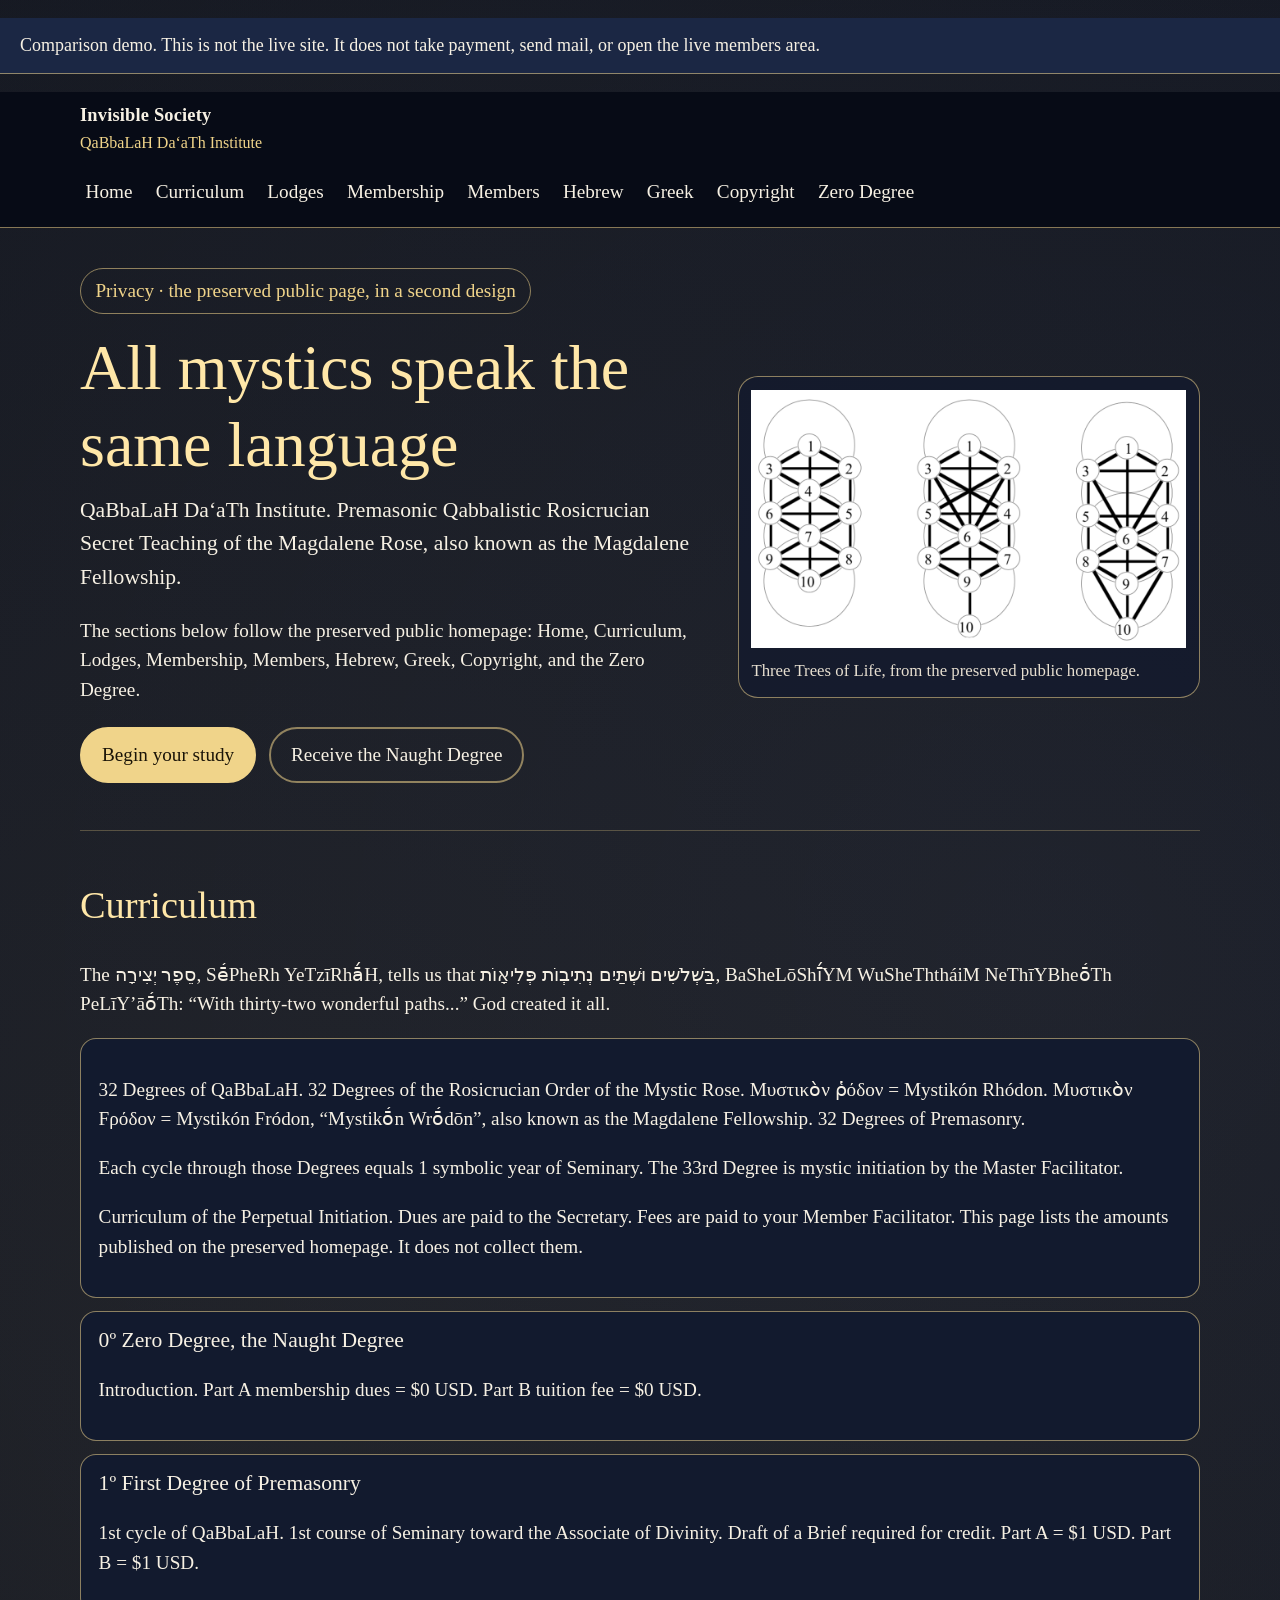
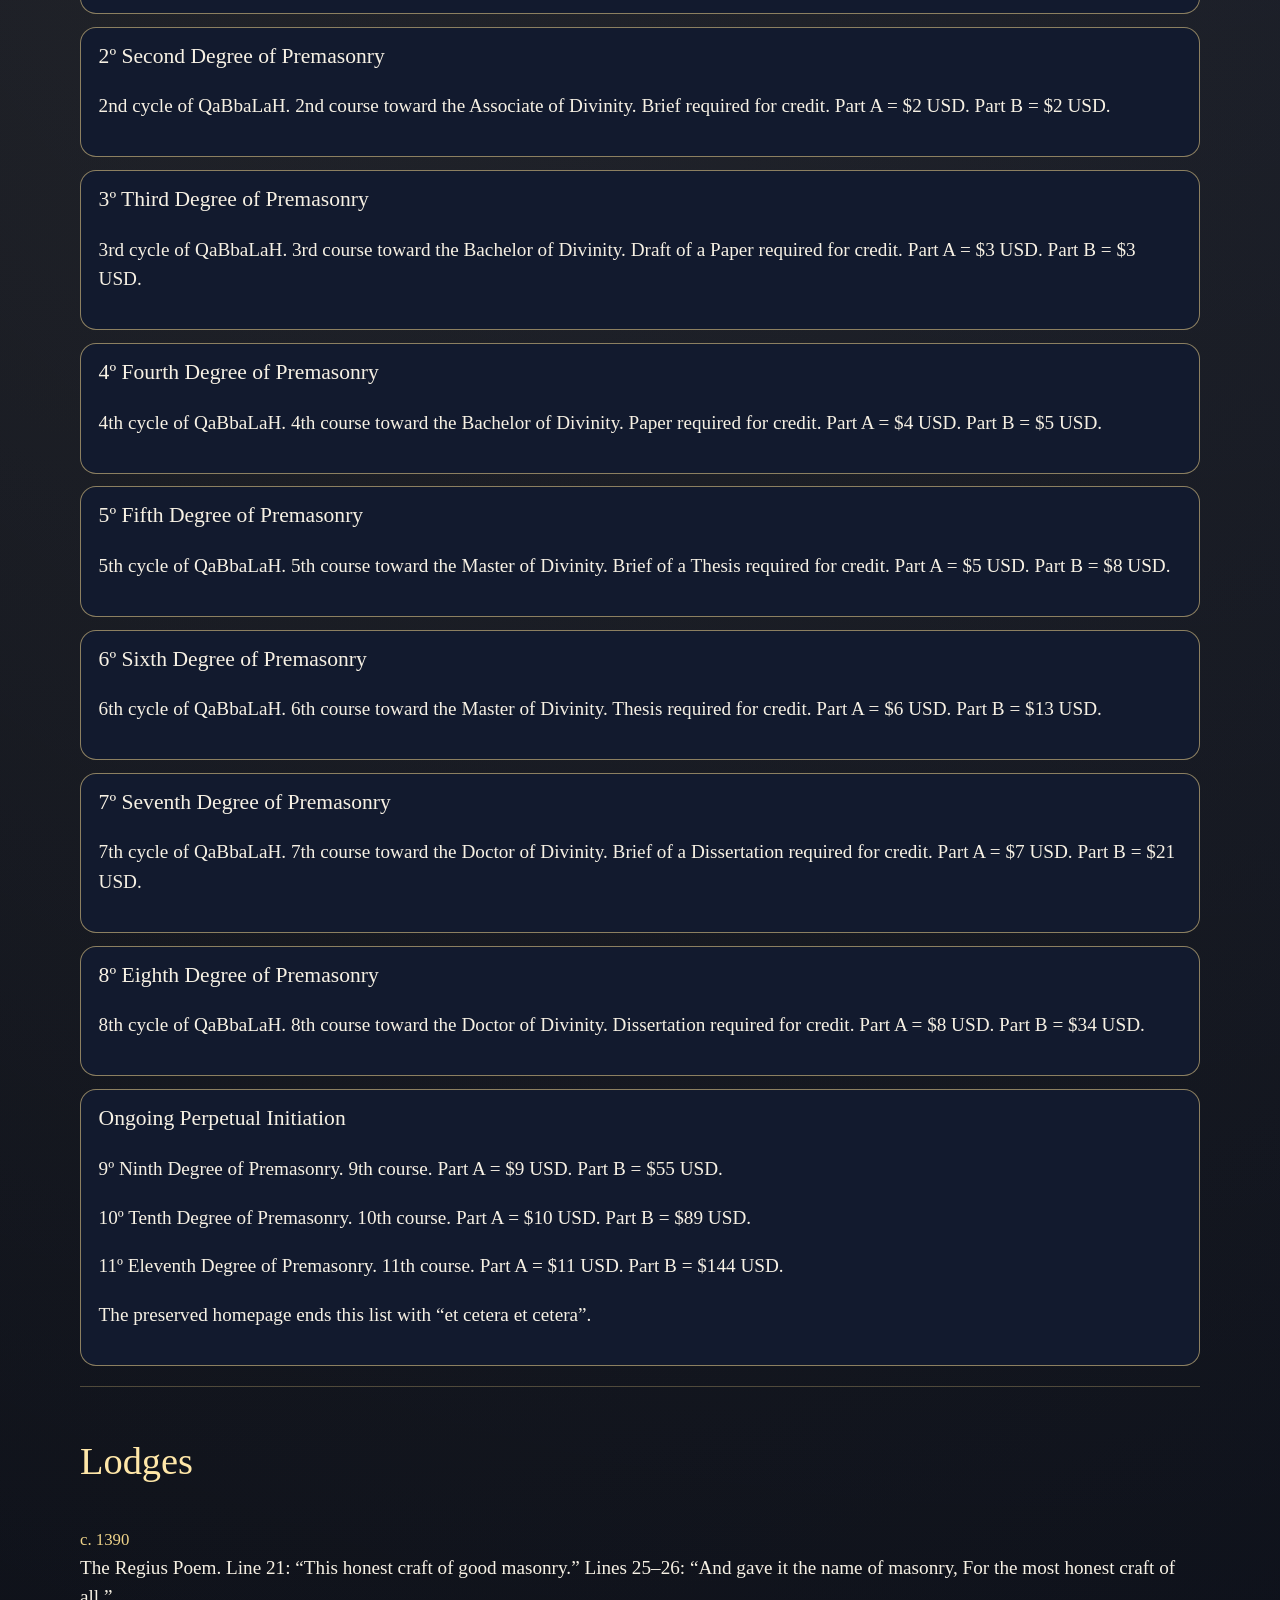
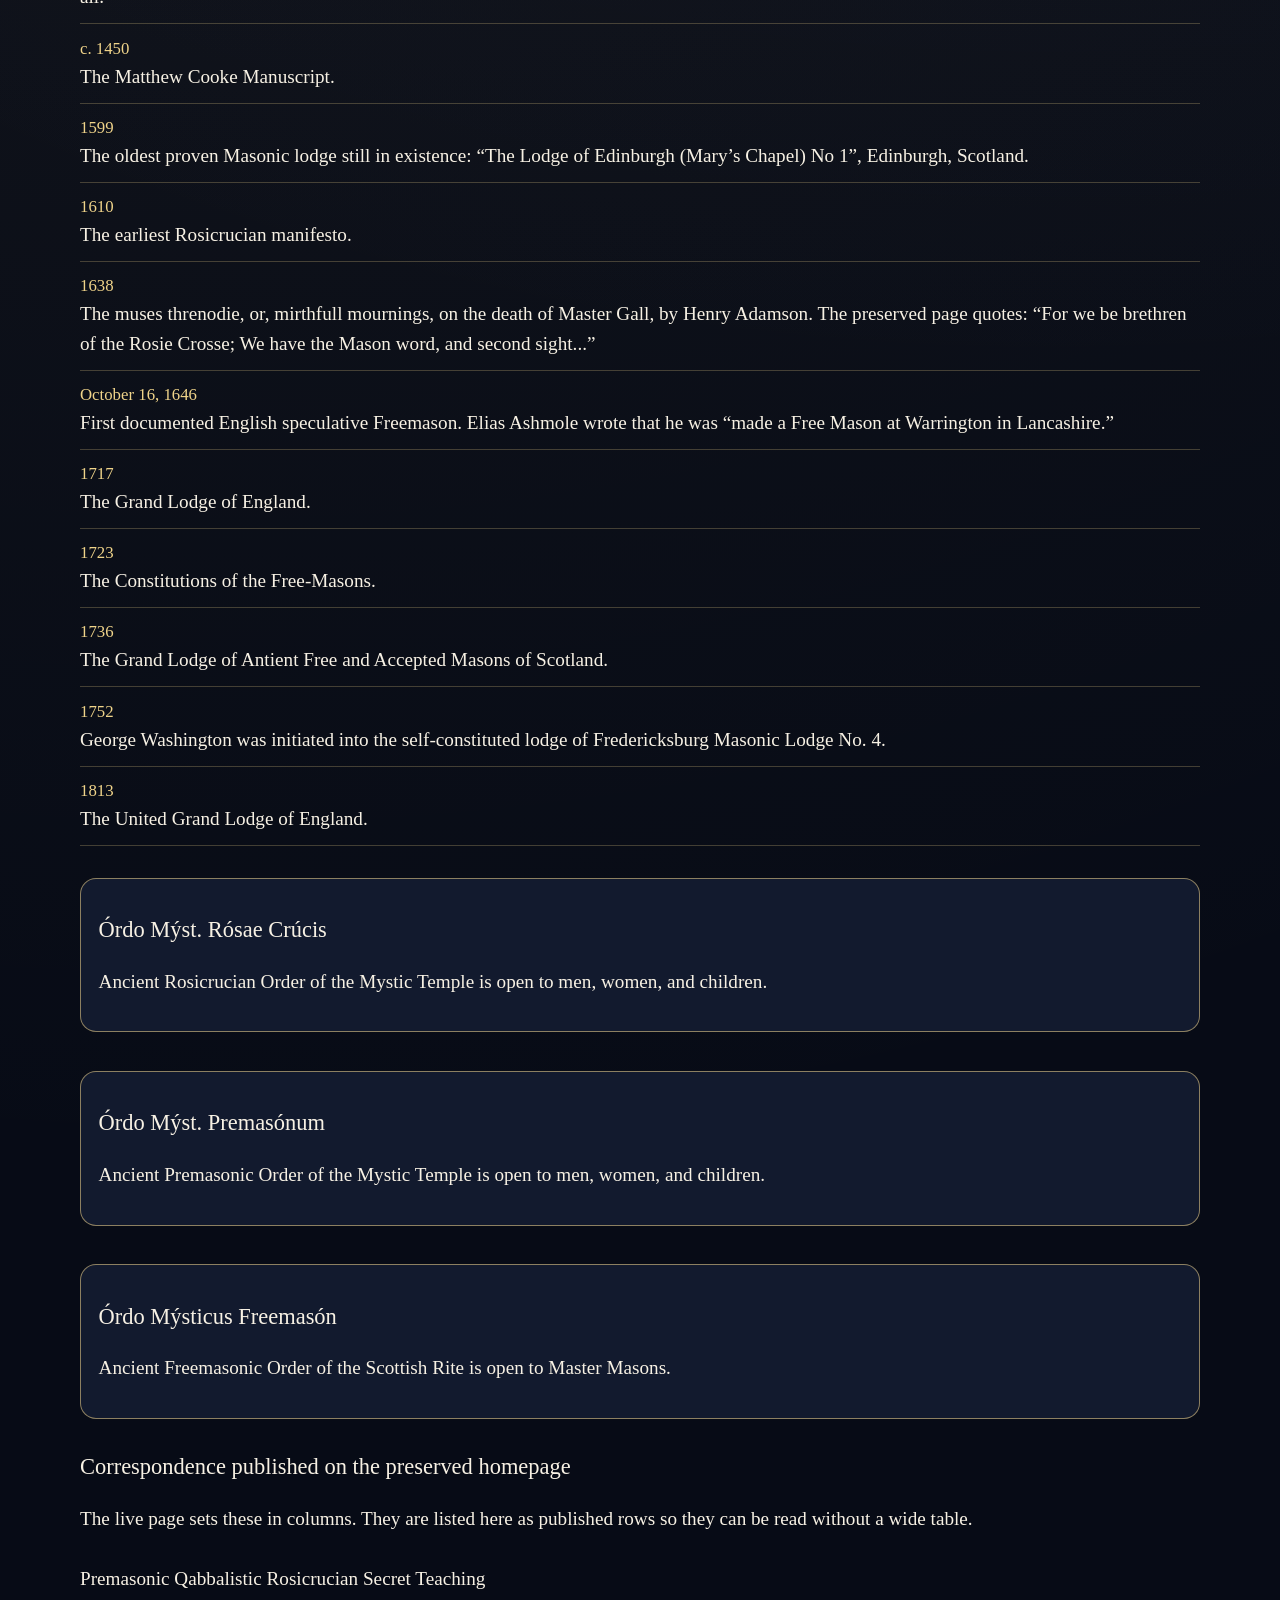
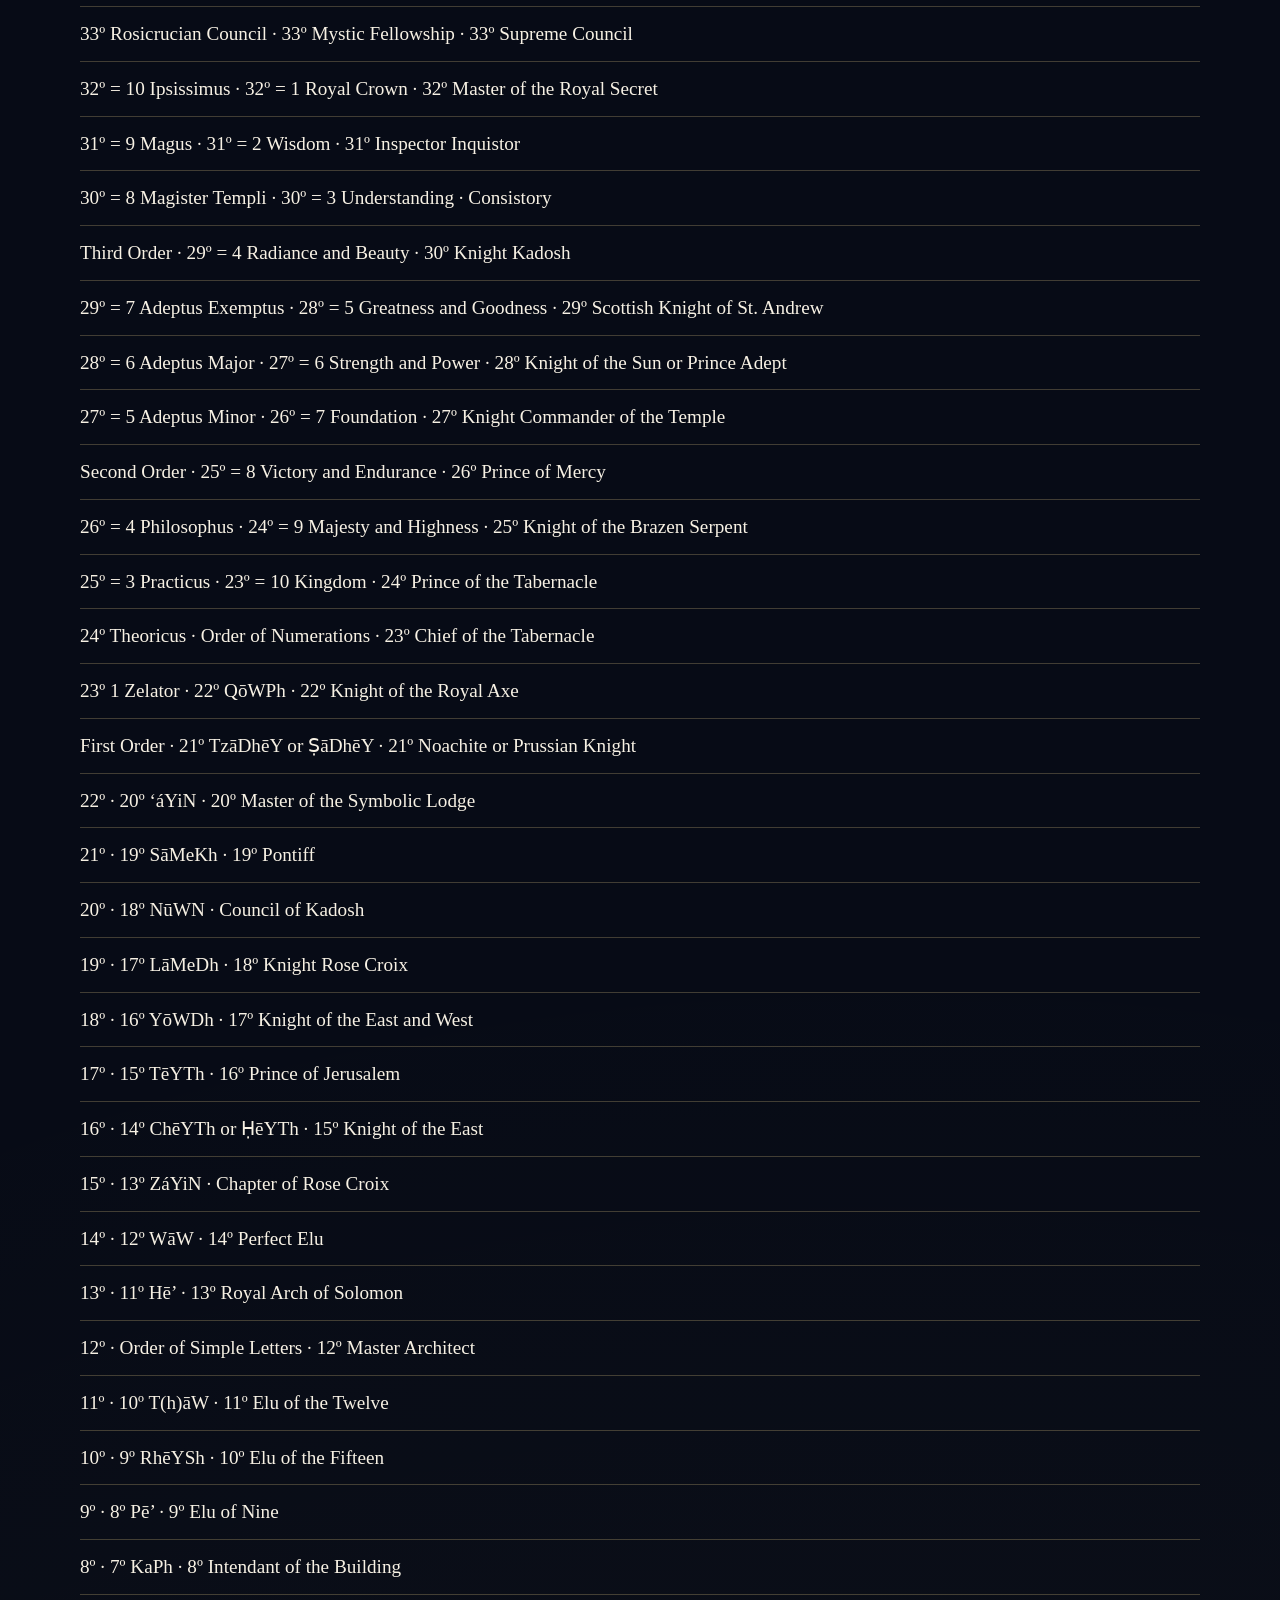
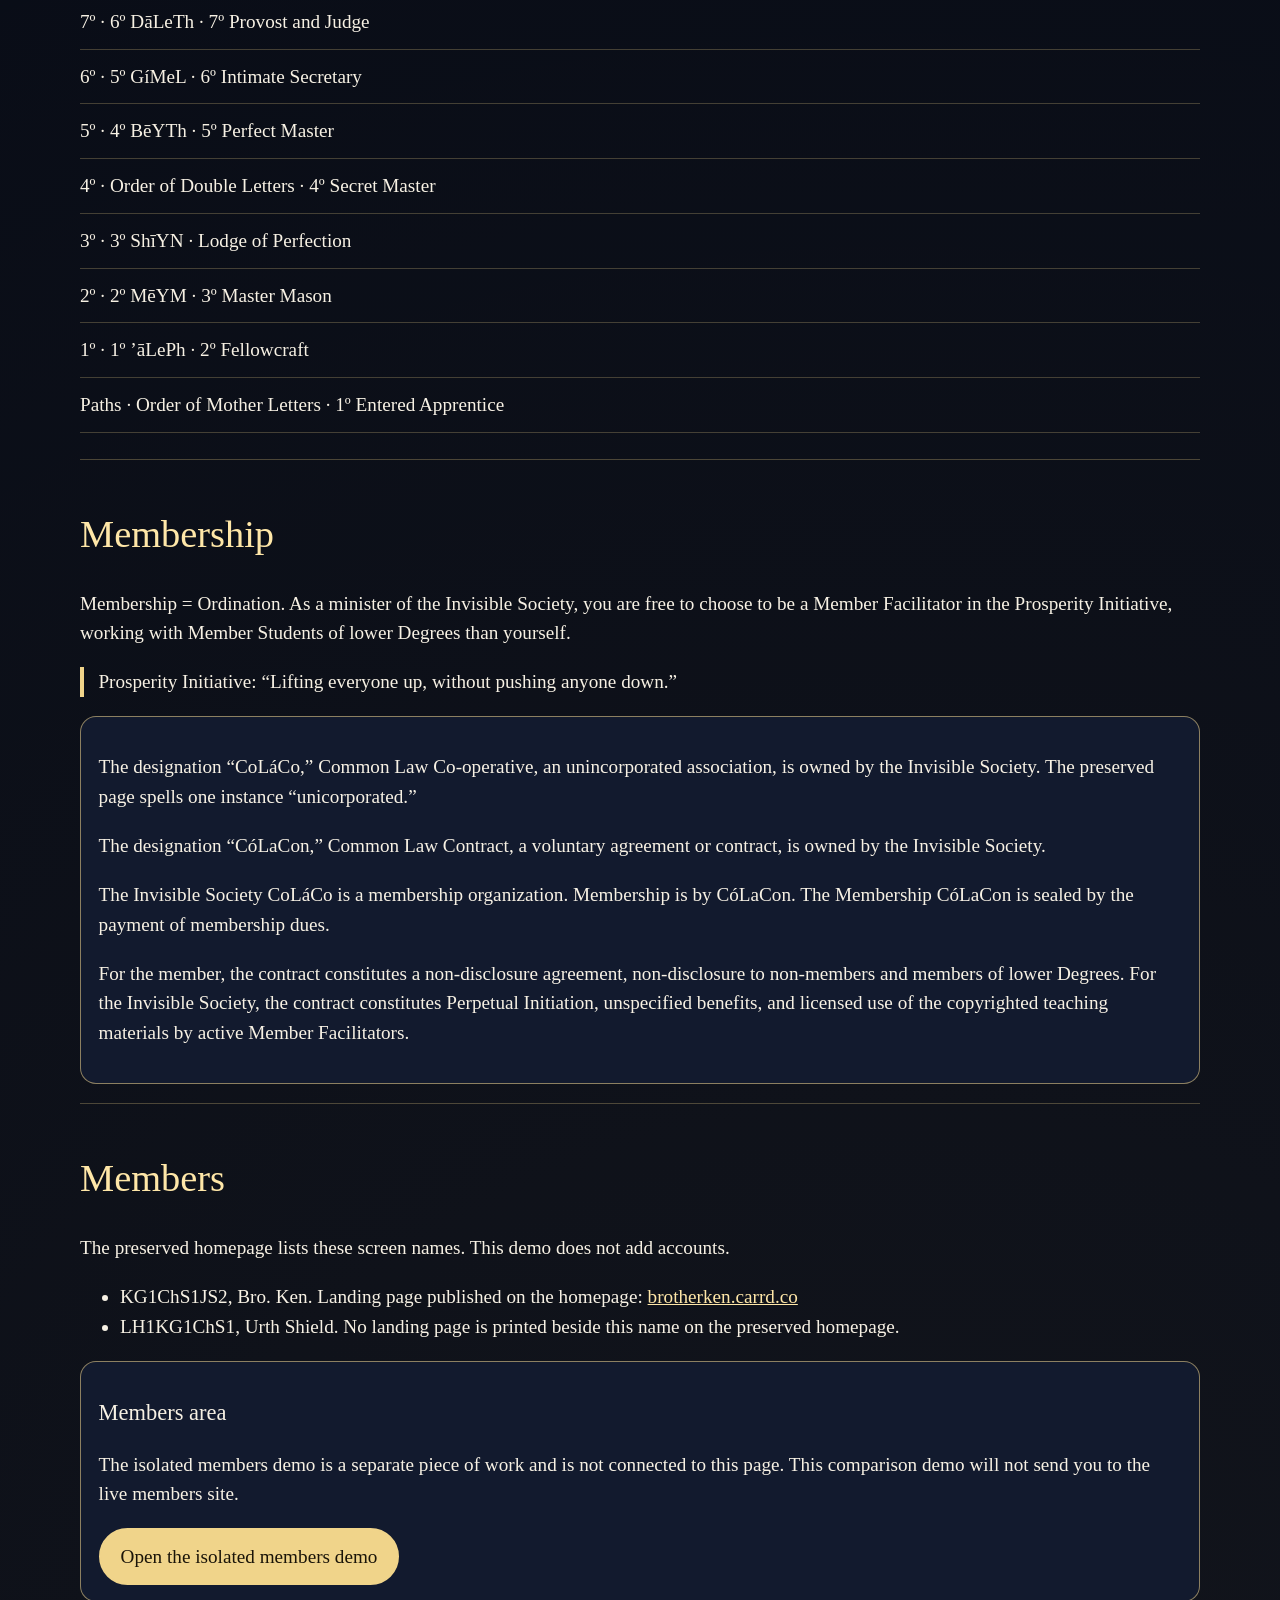
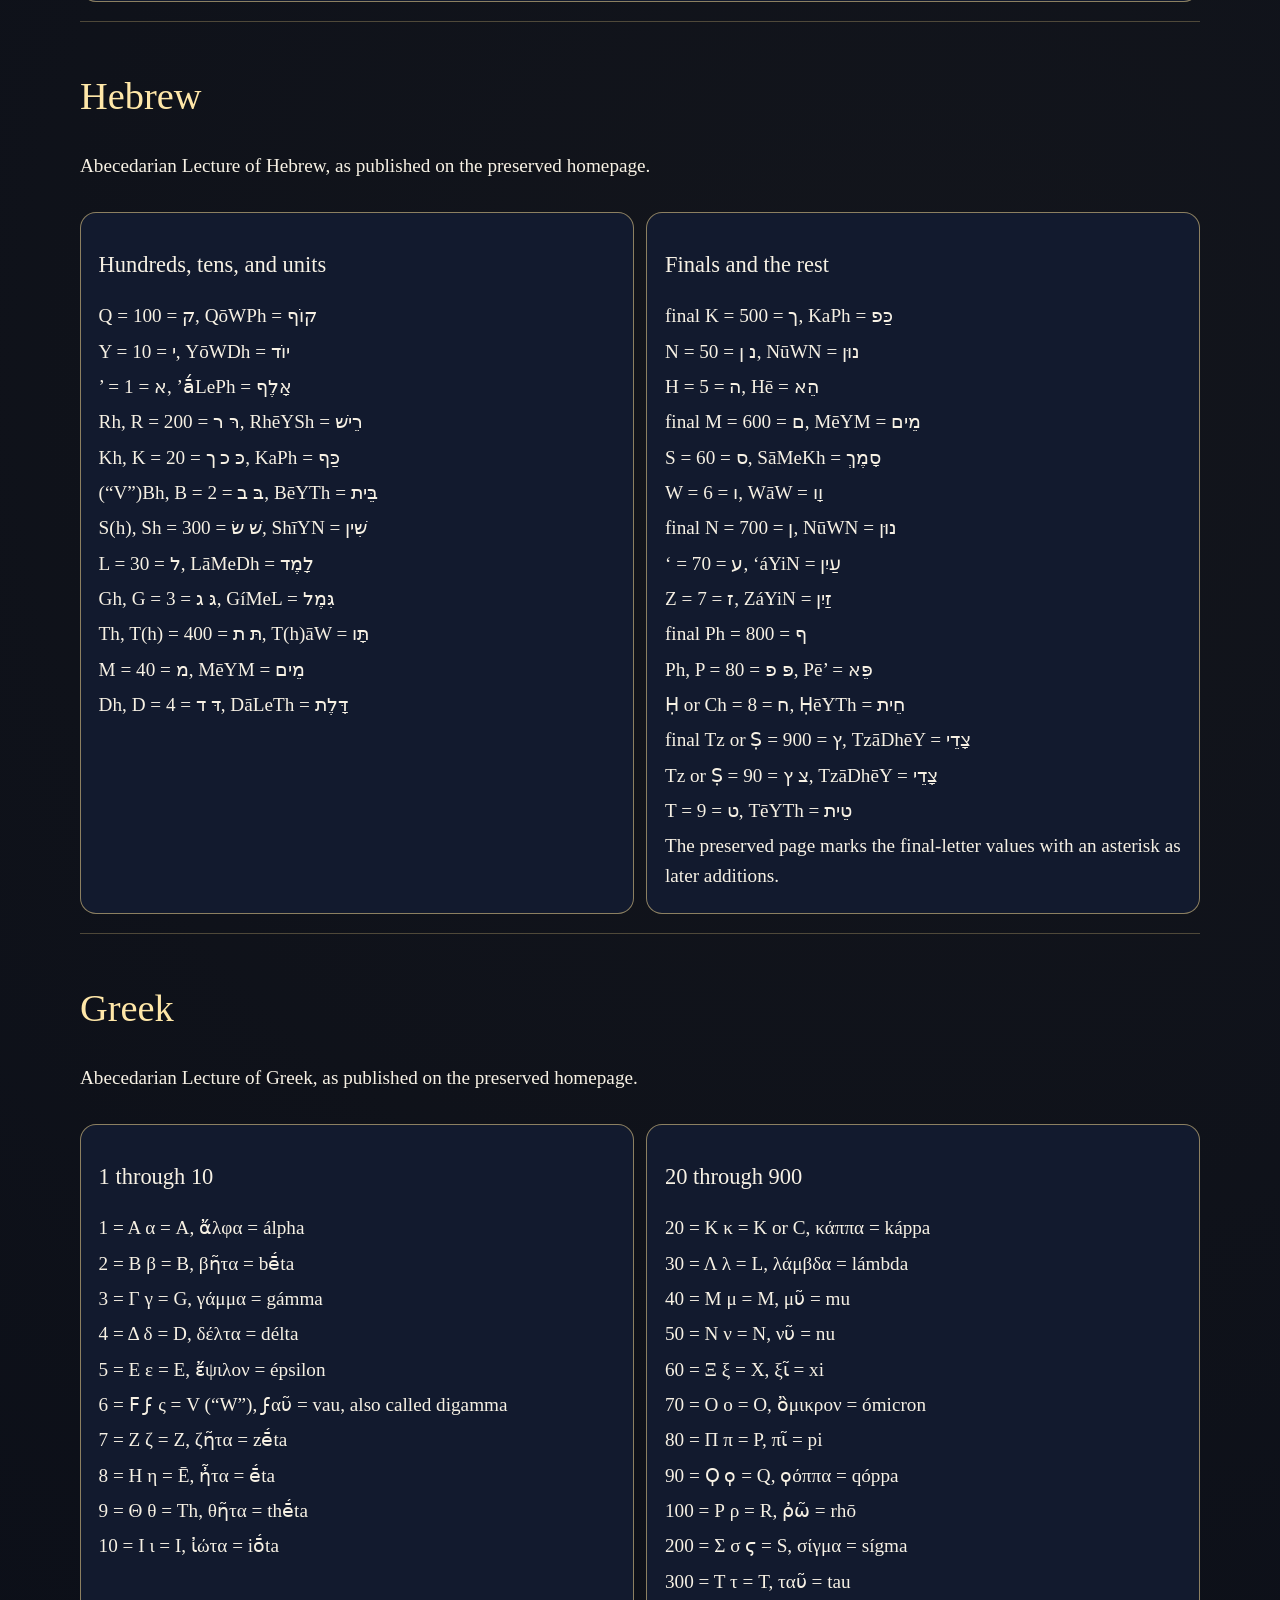
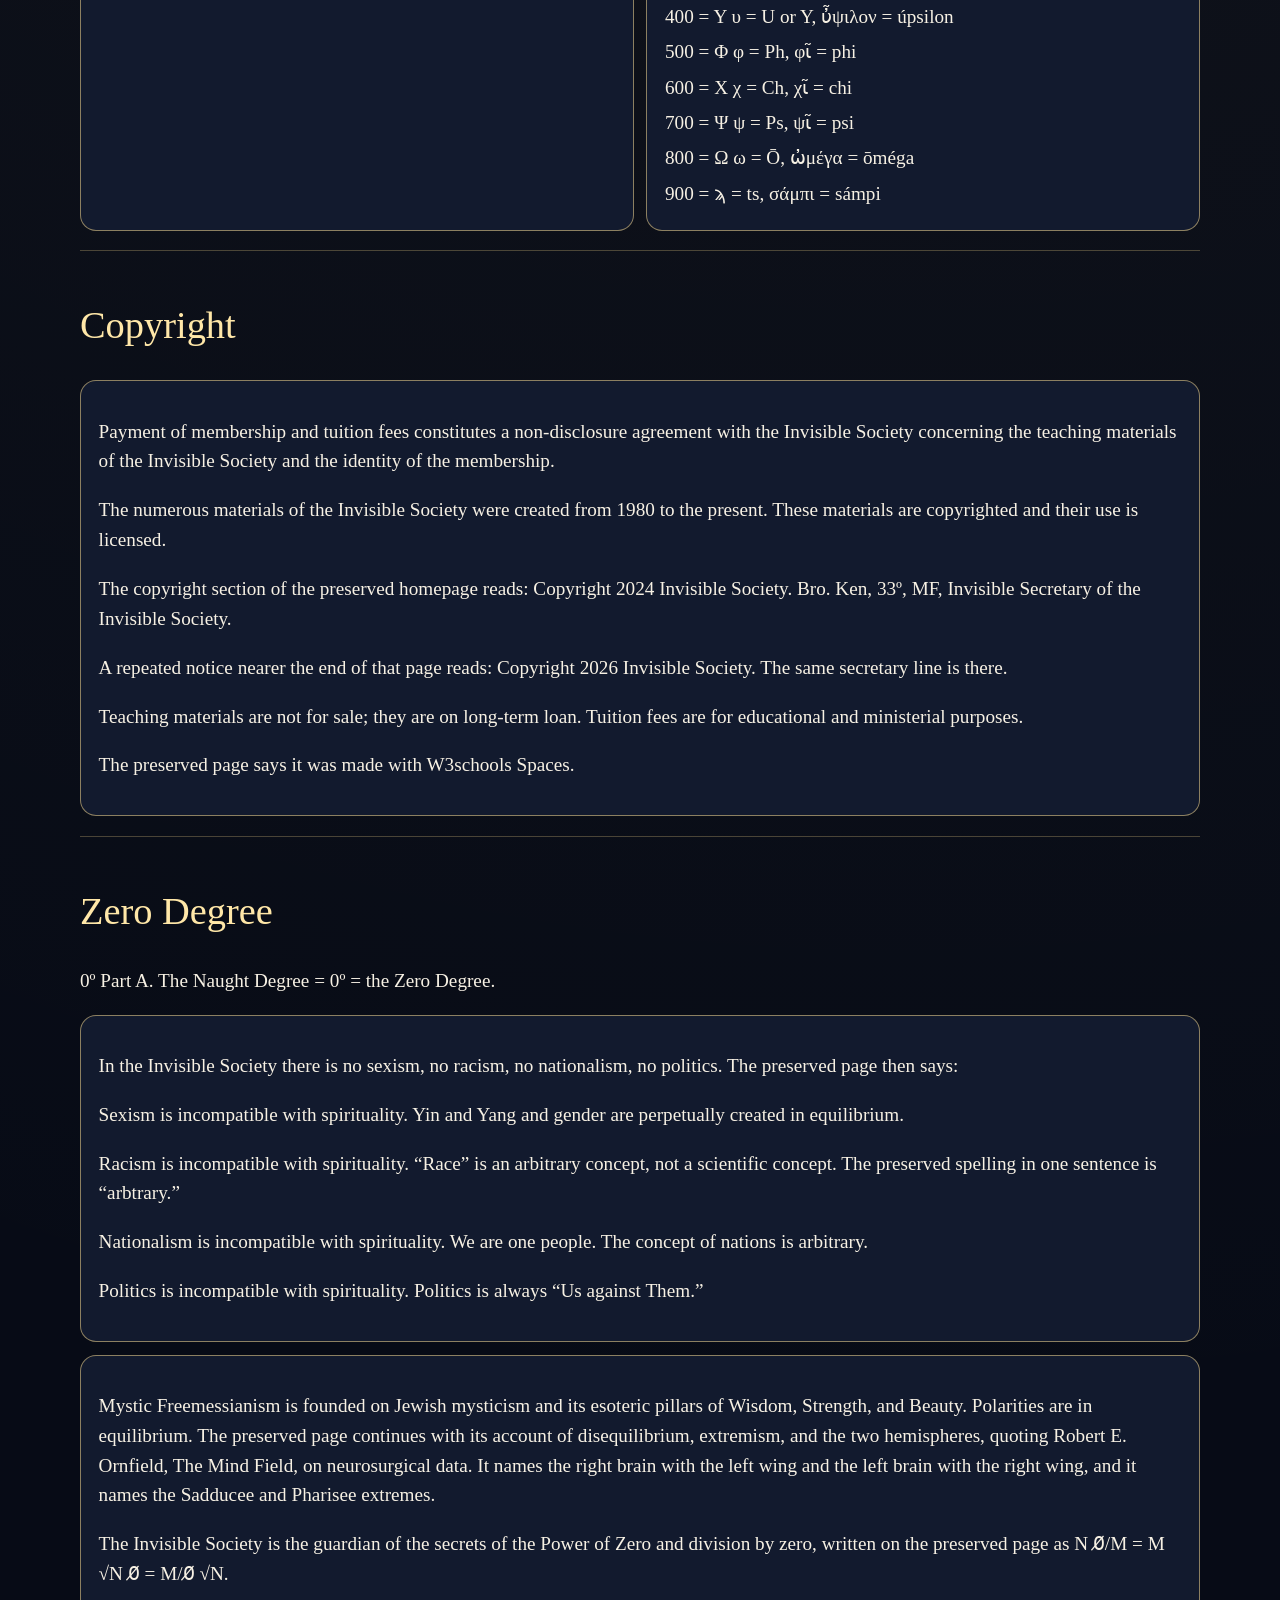
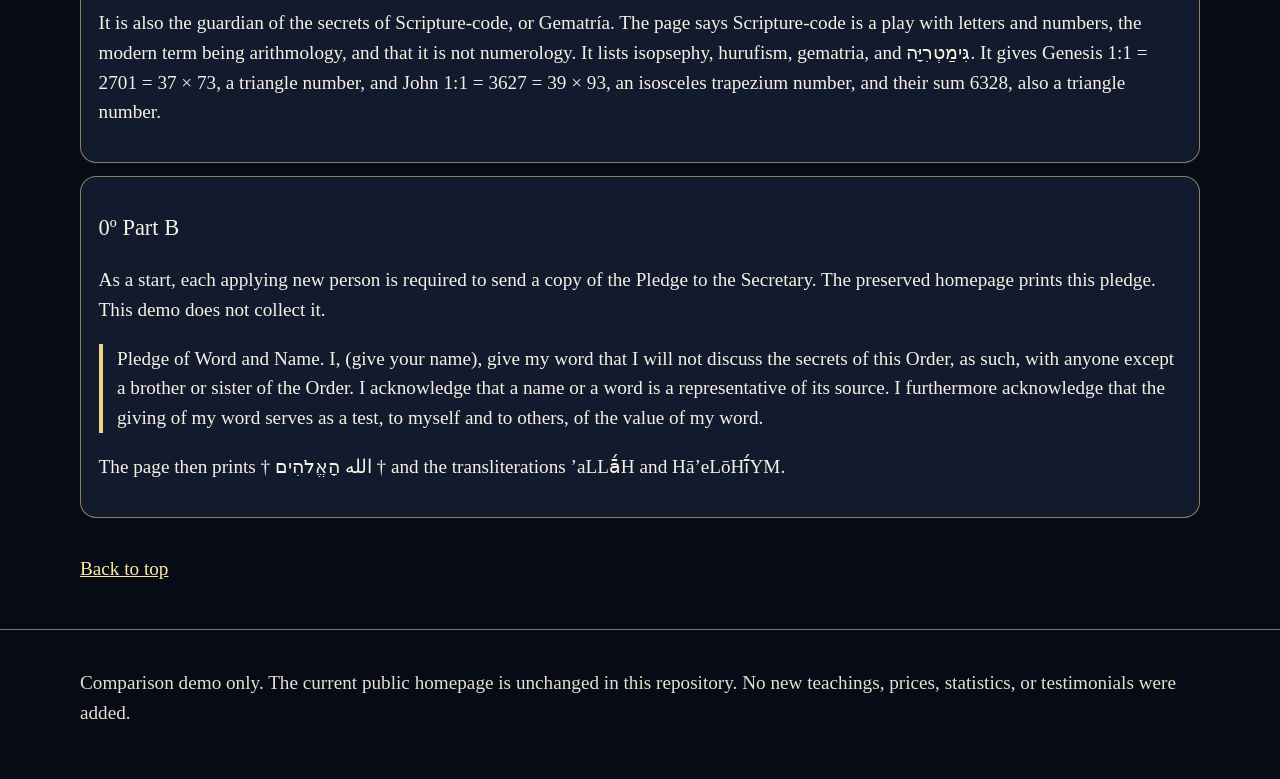
==== famous-demo/index.html @ 5edc4dfa "Add a static Famous-inspired comparison demo Keep the preserved homepage and the merged members demo" ====
<!DOCTYPE html>
<html lang="en">
<head>
  <meta charset="utf-8">
  <meta name="viewport" content="width=device-width, initial-scale=1">
  <title>Invisible Society · comparison demo</title>
  <meta name="description" content="A comparison demo of the preserved public homepage of the QaBbaLaH Da‘aTh Institute. Not the live site.">
  <link rel="stylesheet" href="styles.css">
</head>
<body>
  <a class="skip" href="#main">Skip to content</a>
  <p class="demo-banner">Comparison demo. This is not the live site. It does not take payment, send mail, or open the live members area.</p>
  <header class="site-header">
    <div class="wrap header-bar">
      <a class="brand" href="#home"><strong>Invisible Society</strong><span>QaBbaLaH Da‘aTh Institute</span></a>
      <button class="menu-button" type="button" data-menu-button aria-expanded="false" aria-controls="site-nav">Sections</button>
    </div>
    <nav class="wrap" aria-label="Sections">
      <ul class="nav-list" id="site-nav" data-menu-panel hidden>
        <li><a href="#home">Home</a></li>
        <li><a href="#curriculum">Curriculum</a></li>
        <li><a href="#lodges">Lodges</a></li>
        <li><a href="#membership">Membership</a></li>
        <li><a href="#members">Members</a></li>
        <li><a href="#hebrew">Hebrew</a></li>
        <li><a href="#greek">Greek</a></li>
        <li><a href="#copyright">Copyright</a></li>
        <li><a href="#zerodegree">Zero Degree</a></li>
      </ul>
    </nav>
  </header>
  <main id="main">
    <div class="wrap hero" id="home">
      <div>
        <p class="eyebrow">Privacy · the preserved public page, in a second design</p>
        <h1>All mystics speak the same language</h1>
        <p class="lede">QaBbaLaH Da‘aTh Institute. Premasonic Qabbalistic Rosicrucian Secret Teaching of the Magdalene Rose, also known as the Magdalene Fellowship.</p>
        <p>The sections below follow the preserved public homepage: Home, Curriculum, Lodges, Membership, Members, Hebrew, Greek, Copyright, and the Zero Degree.</p>
        <div class="actions">
          <a class="button" href="#curriculum">Begin your study</a>
          <a class="text-button" href="#zerodegree">Receive the Naught Degree</a>
        </div>
      </div>
      <figure class="tree-figure">
        <img src="assets/TreeOfLifeThree.png" alt="Three Trees of Life, the image published with the preserved public homepage.">
        <figcaption>Three Trees of Life, from the preserved public homepage.</figcaption>
      </figure>
    </div>

    <section class="wrap" id="curriculum" aria-labelledby="curriculum-title">
      <h2 id="curriculum-title">Curriculum</h2>
      <p>The סֵפֶר יְצִירָה, SḗPheRh YeTzīRhā́H, tells us that בַּשְׁלֹשִׁים וּשְׁתַּיִם נְתִיבְוֹת פְּלִיאָוֹת, BaSheLōShī́YM WuSheThtháiM NeThīYBheṓTh PeLīY’āṓTh: “With thirty-two wonderful paths...” God created it all.</p>
      <div class="card">
        <p>32 Degrees of QaBbaLaH. 32 Degrees of the Rosicrucian Order of the Mystic Rose. Mυστικὸν ῥόδον = Mystikón Rhódon. Mυστικὸν Fρόδον = Mystikón Fródon, “Mystikṓn Wrṓdōn”, also known as the Magdalene Fellowship. 32 Degrees of Premasonry.</p>
        <p>Each cycle through those Degrees equals 1 symbolic year of Seminary. The 33rd Degree is mystic initiation by the Master Facilitator.</p>
        <p>Curriculum of the Perpetual Initiation. Dues are paid to the Secretary. Fees are paid to your Member Facilitator. This page lists the amounts published on the preserved homepage. It does not collect them.</p>
      </div>
      <article class="degree"><h3>0º Zero Degree, the Naught Degree</h3><p>Introduction. Part A membership dues = $0 USD. Part B tuition fee = $0 USD.</p></article>
      <article class="degree"><h3>1º First Degree of Premasonry</h3><p>1st cycle of QaBbaLaH. 1st course of Seminary toward the Associate of Divinity. Draft of a Brief required for credit. Part A = $1 USD. Part B = $1 USD.</p></article>
      <article class="degree"><h3>2º Second Degree of Premasonry</h3><p>2nd cycle of QaBbaLaH. 2nd course toward the Associate of Divinity. Brief required for credit. Part A = $2 USD. Part B = $2 USD.</p></article>
      <article class="degree"><h3>3º Third Degree of Premasonry</h3><p>3rd cycle of QaBbaLaH. 3rd course toward the Bachelor of Divinity. Draft of a Paper required for credit. Part A = $3 USD. Part B = $3 USD.</p></article>
      <article class="degree"><h3>4º Fourth Degree of Premasonry</h3><p>4th cycle of QaBbaLaH. 4th course toward the Bachelor of Divinity. Paper required for credit. Part A = $4 USD. Part B = $5 USD.</p></article>
      <article class="degree"><h3>5º Fifth Degree of Premasonry</h3><p>5th cycle of QaBbaLaH. 5th course toward the Master of Divinity. Brief of a Thesis required for credit. Part A = $5 USD. Part B = $8 USD.</p></article>
      <article class="degree"><h3>6º Sixth Degree of Premasonry</h3><p>6th cycle of QaBbaLaH. 6th course toward the Master of Divinity. Thesis required for credit. Part A = $6 USD. Part B = $13 USD.</p></article>
      <article class="degree"><h3>7º Seventh Degree of Premasonry</h3><p>7th cycle of QaBbaLaH. 7th course toward the Doctor of Divinity. Brief of a Dissertation required for credit. Part A = $7 USD. Part B = $21 USD.</p></article>
      <article class="degree"><h3>8º Eighth Degree of Premasonry</h3><p>8th cycle of QaBbaLaH. 8th course toward the Doctor of Divinity. Dissertation required for credit. Part A = $8 USD. Part B = $34 USD.</p></article>
      <article class="degree"><h3>Ongoing Perpetual Initiation</h3>
        <p>9º Ninth Degree of Premasonry. 9th course. Part A = $9 USD. Part B = $55 USD.</p>
        <p>10º Tenth Degree of Premasonry. 10th course. Part A = $10 USD. Part B = $89 USD.</p>
        <p>11º Eleventh Degree of Premasonry. 11th course. Part A = $11 USD. Part B = $144 USD.</p>
        <p>The preserved homepage ends this list with “et cetera et cetera”.</p>
      </article>
    </section>

    <section class="wrap" id="lodges" aria-labelledby="lodges-title">
      <h2 id="lodges-title">Lodges</h2>
      <ol class="timeline">
        <li><time>c. 1390</time> The Regius Poem. Line 21: “This honest craft of good masonry.” Lines 25–26: “And gave it the name of masonry, For the most honest craft of all.”</li>
        <li><time>c. 1450</time> The Matthew Cooke Manuscript.</li>
        <li><time>1599</time> The oldest proven Masonic lodge still in existence: “The Lodge of Edinburgh (Mary’s Chapel) No 1”, Edinburgh, Scotland.</li>
        <li><time>1610</time> The earliest Rosicrucian manifesto.</li>
        <li><time>1638</time> The muses threnodie, or, mirthfull mournings, on the death of Master Gall, by Henry Adamson. The preserved page quotes: “For we be brethren of the Rosie Crosse; We have the Mason word, and second sight...”</li>
        <li><time>October 16, 1646</time> First documented English speculative Freemason. Elias Ashmole wrote that he was “made a Free Mason at Warrington in Lancashire.”</li>
        <li><time>1717</time> The Grand Lodge of England.</li>
        <li><time>1723</time> The Constitutions of the Free-Masons.</li>
        <li><time>1736</time> The Grand Lodge of Antient Free and Accepted Masons of Scotland.</li>
        <li><time>1752</time> George Washington was initiated into the self-constituted lodge of Fredericksburg Masonic Lodge No. 4.</li>
        <li><time>1813</time> The United Grand Lodge of England.</li>
      </ol>
      <div class="stack">
        <article class="card"><h3>Órdo Mýst. Rósae Crúcis</h3><p>Ancient Rosicrucian Order of the Mystic Temple is open to men, women, and children.</p></article>
        <article class="card"><h3>Órdo Mýst. Premasónum</h3><p>Ancient Premasonic Order of the Mystic Temple is open to men, women, and children.</p></article>
        <article class="card"><h3>Órdo Mýsticus Freemasón</h3><p>Ancient Freemasonic Order of the Scottish Rite is open to Master Masons.</p></article>
      </div>
      <h3>Correspondence published on the preserved homepage</h3>
      <p>The live page sets these in columns. They are listed here as published rows so they can be read without a wide table.</p>
      <ul class="rows">
        <li>Premasonic Qabbalistic Rosicrucian Secret Teaching</li>
        <li>33º Rosicrucian Council · 33º Mystic Fellowship · 33º Supreme Council</li>
        <li>32º = 10 Ipsissimus · 32º = 1 Royal Crown · 32º Master of the Royal Secret</li>
        <li>31º = 9 Magus · 31º = 2 Wisdom · 31º Inspector Inquistor</li>
        <li>30º = 8 Magister Templi · 30º = 3 Understanding · Consistory</li>
        <li>Third Order · 29º = 4 Radiance and Beauty · 30º Knight Kadosh</li>
        <li>29º = 7 Adeptus Exemptus · 28º = 5 Greatness and Goodness · 29º Scottish Knight of St. Andrew</li>
        <li>28º = 6 Adeptus Major · 27º = 6 Strength and Power · 28º Knight of the Sun or Prince Adept</li>
        <li>27º = 5 Adeptus Minor · 26º = 7 Foundation · 27º Knight Commander of the Temple</li>
        <li>Second Order · 25º = 8 Victory and Endurance · 26º Prince of Mercy</li>
        <li>26º = 4 Philosophus · 24º = 9 Majesty and Highness · 25º Knight of the Brazen Serpent</li>
        <li>25º = 3 Practicus · 23º = 10 Kingdom · 24º Prince of the Tabernacle</li>
        <li>24º Theoricus · Order of Numerations · 23º Chief of the Tabernacle</li>
        <li>23º 1 Zelator · 22º QōWPh · 22º Knight of the Royal Axe</li>
        <li>First Order · 21º TzāDhēY or ṢāDhēY · 21º Noachite or Prussian Knight</li>
        <li>22º · 20º ‘áYiN · 20º Master of the Symbolic Lodge</li>
        <li>21º · 19º SāMeKh · 19º Pontiff</li>
        <li>20º · 18º NūWN · Council of Kadosh</li>
        <li>19º · 17º LāMeDh · 18º Knight Rose Croix</li>
        <li>18º · 16º YōWDh · 17º Knight of the East and West</li>
        <li>17º · 15º TēYTh · 16º Prince of Jerusalem</li>
        <li>16º · 14º ChēYTh or ḤēYTh · 15º Knight of the East</li>
        <li>15º · 13º ZáYiN · Chapter of Rose Croix</li>
        <li>14º · 12º WāW · 14º Perfect Elu</li>
        <li>13º · 11º Hē’ · 13º Royal Arch of Solomon</li>
        <li>12º · Order of Simple Letters · 12º Master Architect</li>
        <li>11º · 10º T(h)āW · 11º Elu of the Twelve</li>
        <li>10º · 9º RhēYSh · 10º Elu of the Fifteen</li>
        <li>9º · 8º Pē’ · 9º Elu of Nine</li>
        <li>8º · 7º KaPh · 8º Intendant of the Building</li>
        <li>7º · 6º DāLeTh · 7º Provost and Judge</li>
        <li>6º · 5º GíMeL · 6º Intimate Secretary</li>
        <li>5º · 4º BēYTh · 5º Perfect Master</li>
        <li>4º · Order of Double Letters · 4º Secret Master</li>
        <li>3º · 3º ShīYN · Lodge of Perfection</li>
        <li>2º · 2º MēYM · 3º Master Mason</li>
        <li>1º · 1º ’āLePh · 2º Fellowcraft</li>
        <li>Paths · Order of Mother Letters · 1º Entered Apprentice</li>
      </ul>
    </section>

    <section class="wrap" id="membership" aria-labelledby="membership-title">
      <h2 id="membership-title">Membership</h2>
      <p>Membership = Ordination. As a minister of the Invisible Society, you are free to choose to be a Member Facilitator in the Prosperity Initiative, working with Member Students of lower Degrees than yourself.</p>
      <p class="notice">Prosperity Initiative: “Lifting everyone up, without pushing anyone down.”</p>
      <div class="card">
        <p>The designation “CoLáCo,” Common Law Co-operative, an unincorporated association, is owned by the Invisible Society. The preserved page spells one instance “unicorporated.”</p>
        <p>The designation “CóLaCon,” Common Law Contract, a voluntary agreement or contract, is owned by the Invisible Society.</p>
        <p>The Invisible Society CoLáCo is a membership organization. Membership is by CóLaCon. The Membership CóLaCon is sealed by the payment of membership dues.</p>
        <p>For the member, the contract constitutes a non-disclosure agreement, non-disclosure to non-members and members of lower Degrees. For the Invisible Society, the contract constitutes Perpetual Initiation, unspecified benefits, and licensed use of the copyrighted teaching materials by active Member Facilitators.</p>
      </div>
    </section>

    <section class="wrap" id="members" aria-labelledby="members-title">
      <h2 id="members-title">Members</h2>
      <p>The preserved homepage lists these screen names. This demo does not add accounts.</p>
      <ul>
        <li>KG1ChS1JS2, Bro. Ken. Landing page published on the homepage: <a href="https://brotherken.carrd.co">brotherken.carrd.co</a></li>
        <li>LH1KG1ChS1, Urth Shield. No landing page is printed beside this name on the preserved homepage.</li>
      </ul>
      <div class="card" id="members-demo">
        <h3>Members area</h3>
        <p data-members-note>The isolated members demo is a separate piece of work and is not connected to this page. This comparison demo will not send you to the live members site.</p>
        <a class="button" data-members-action hidden href="#members-demo">Open the isolated members demo</a>
      </div>
    </section>

    <section class="wrap" id="hebrew" aria-labelledby="hebrew-title">
      <h2 id="hebrew-title">Hebrew</h2>
      <p>Abecedarian Lecture of Hebrew, as published on the preserved homepage.</p>
      <div class="letters">
        <article class="card"><h3>Hundreds, tens, and units</h3>
          <p>Q = ק = 100, QōWPh = קוֹף</p>
          <p>Y = י = 10, YōWDh = יוֹד</p>
          <p>’ = א = 1, ’ā́LePh = אָלֶף</p>
          <p>Rh, R = רּ ר = 200, RhēYSh = רֵישׁ</p>
          <p>Kh, K = כּ כ ך = 20, KaPh = כַּף</p>
          <p>(“V”)Bh, B = בּ ב = 2, BēYTh = בֵּית</p>
          <p>S(h), Sh = שׁ שׂ = 300, ShīYN = שִׁין</p>
          <p>L = ל = 30, LāMeDh = לָמֶד</p>
          <p>Gh, G = גּ ג = 3, GíMeL = גִּמֶל</p>
          <p>Th, T(h) = תּ ת = 400, T(h)āW = תָּו</p>
          <p>M = מ = 40, MēYM = מֵים</p>
          <p>Dh, D = דּ ד = 4, DāLeTh = דָּלֶת</p>
        </article>
        <article class="card"><h3>Finals and the rest</h3>
          <p>final K = ך = 500, KaPh = כַּפ</p>
          <p>N = נ ן = 50, NūWN = נוּן</p>
          <p>H = ה = 5, Hē = הֵא</p>
          <p>final M = ם = 600, MēYM = מֵים</p>
          <p>S = ס = 60, SāMeKh = סָמֶךְ</p>
          <p>W = ו = 6, WāW = וָו</p>
          <p>final N = ן = 700, NūWN = נוּן</p>
          <p>‘ = ע = 70, ‘áYiN = עַיִן</p>
          <p>Z = ז = 7, ZáYiN = זַיִן</p>
          <p>final Ph = ף = 800</p>
          <p>Ph, P = פּ פ = 80, Pē’ = פֵּא</p>
          <p>Ḥ or Ch = ח = 8, ḤēYTh = חֵית</p>
          <p>final Tz or Ṣ = ץ = 900, TzāDhēY = צָדֵי</p>
          <p>Tz or Ṣ = צ ץ = 90, TzāDhēY = צָדֵי</p>
          <p>T = ט = 9, TēYTh = טֵית</p>
          <p>The preserved page marks the final-letter values with an asterisk as later additions.</p>
        </article>
      </div>
    </section>

    <section class="wrap" id="greek" aria-labelledby="greek-title">
      <h2 id="greek-title">Greek</h2>
      <p>Abecedarian Lecture of Greek, as published on the preserved homepage.</p>
      <div class="letters">
        <article class="card"><h3>1 through 10</h3>
          <p>1 = Α α = A, ἄλφα = álpha</p>
          <p>2 = Β β = B, βῆτα = bḗta</p>
          <p>3 = Γ γ = G, γάμμα = gámma</p>
          <p>4 = Δ δ = D, δέλτα = délta</p>
          <p>5 = Ε ε = E, ἔψιλον = épsilon</p>
          <p>6 = Ϝ ϝ ς = V (“W”), ϝαῦ = vau, also called digamma</p>
          <p>7 = Ζ ζ = Z, ζῆτα = zḗta</p>
          <p>8 = Η η = Ē, ἦτα = ḗta</p>
          <p>9 = Θ θ = Th, θῆτα = thḗta</p>
          <p>10 = Ι ι = I, ἰώτα = iṓta</p>
        </article>
        <article class="card"><h3>20 through 900</h3>
          <p>20 = Κ κ = K or C, κάππα = káppa</p>
          <p>30 = Λ λ = L, λάμβδα = lámbda</p>
          <p>40 = Μ μ = M, μῦ = mu</p>
          <p>50 = Ν ν = N, νῦ = nu</p>
          <p>60 = Ξ ξ = X, ξῖ = xi</p>
          <p>70 = Ο ο = O, ὂμικρον = ómicron</p>
          <p>80 = Π π = P, πῖ = pi</p>
          <p>90 = Ϙ ϙ = Q, ϙόππα = qóppa</p>
          <p>100 = Ρ ρ = R, ῤῶ = rhō</p>
          <p>200 = Σ σ ϛ = S, σίγμα = sígma</p>
          <p>300 = Τ τ = T, ταῦ = tau</p>
          <p>400 = Υ υ = U or Y, ὖψιλον = úpsilon</p>
          <p>500 = Φ φ = Ph, φῖ = phi</p>
          <p>600 = Χ χ = Ch, χῖ = chi</p>
          <p>700 = Ψ ψ = Ps, ψῖ = psi</p>
          <p>800 = Ω ω = Ō, ὠμέγα = ōméga</p>
          <p>900 = ϡ = ts, σάμπι = sámpi</p>
        </article>
      </div>
    </section>

    <section class="wrap" id="copyright" aria-labelledby="copyright-title">
      <h2 id="copyright-title">Copyright</h2>
      <div class="card">
        <p>Payment of membership and tuition fees constitutes a non-disclosure agreement with the Invisible Society concerning the teaching materials of the Invisible Society and the identity of the membership.</p>
        <p>The numerous materials of the Invisible Society were created from 1980 to the present. These materials are copyrighted and their use is licensed.</p>
        <p>The copyright section of the preserved homepage reads: Copyright 2024 Invisible Society. Bro. Ken, 33º, MF, Invisible Secretary of the Invisible Society.</p>
        <p>A repeated notice nearer the end of that page reads: Copyright 2026 Invisible Society. The same secretary line is there.</p>
        <p>Teaching materials are not for sale; they are on long-term loan. Tuition fees are for educational and ministerial purposes.</p>
        <p>The preserved page says it was made with W3schools Spaces.</p>
      </div>
    </section>

    <section class="wrap" id="zerodegree" aria-labelledby="zero-title">
      <h2 id="zero-title">Zero Degree</h2>
      <p>0º Part A. The Naught Degree = 0º = the Zero Degree.</p>
      <div class="card">
        <p>In the Invisible Society there is no sexism, no racism, no nationalism, no politics. The preserved page then says:</p>
        <p>Sexism is incompatible with spirituality. Yin and Yang and gender are perpetually created in equilibrium.</p>
        <p>Racism is incompatible with spirituality. “Race” is an arbitrary concept, not a scientific concept. The preserved spelling in one sentence is “arbtrary.”</p>
        <p>Nationalism is incompatible with spirituality. We are one people. The concept of nations is arbitrary.</p>
        <p>Politics is incompatible with spirituality. Politics is always “Us against Them.”</p>
      </div>
      <div class="card">
        <p>Mystic Freemessianism is founded on Jewish mysticism and its esoteric pillars of Wisdom, Strength, and Beauty. Polarities are in equilibrium. The preserved page continues with its account of disequilibrium, extremism, and the two hemispheres, quoting Robert E. Ornfield, The Mind Field, on neurosurgical data. It names the right brain with the left wing and the left brain with the right wing, and it names the Sadducee and Pharisee extremes.</p>
        <p>The Invisible Society is the guardian of the secrets of the Power of Zero and division by zero, written on the preserved page as N 0̸/M = M √N 0̸ = M/0̸ √N.</p>
        <p>It is also the guardian of the secrets of Scripture-code, or Gematría. The page says Scripture-code is a play with letters and numbers, the modern term being arithmology, and that it is not numerology. It lists isopsephy, hurufism, gematria, and גִּימַטְרִיָּה. It gives Genesis 1:1 = 2701 = 37 × 73, a triangle number, and John 1:1 = 3627 = 39 × 93, an isosceles trapezium number, and their sum 6328, also a triangle number.</p>
      </div>
      <div class="card">
        <h3>0º Part B</h3>
        <p>As a start, each applying new person is required to send a copy of the Pledge to the Secretary. The preserved homepage prints this pledge. This demo does not collect it.</p>
        <p class="notice">Pledge of Word and Name. I, (give your name), give my word that I will not discuss the secrets of this Order, as such, with anyone except a brother or sister of the Order. I acknowledge that a name or a word is a representative of its source. I furthermore acknowledge that the giving of my word serves as a test, to myself and to others, of the value of my word.</p>
        <p>The page then prints † الله הָאֱלֹהִים † and the transliterations ’aLLā́H and Hā’eLōHī́YM.</p>
      </div>
      <a class="backtop" href="#home">Back to top</a>
    </section>
  </main>
  <footer>
    <div class="wrap">
      <p>Comparison demo only. The current public homepage is unchanged in this repository. No new teachings, prices, statistics, or testimonials were added.</p>
    </div>
  </footer>
  <script src="demo-config.js"></script>
  <script src="site.js"></script>
</body>
</html>
---- famous-demo/styles.css ----
:root {
  --bg: #070b16;
  --bg-raise: #121a2e;
  --cream: #f7f1e4;
  --cream-soft: #e7dfd0;
  --gold: #f0d48a;
  --gold-strong: #ffe7a8;
  --line: rgba(240, 212, 138, 0.55);
  --focus: #ffe7a8;
  --danger: #ffd0c2;
  color-scheme: dark;
}

* { box-sizing: border-box; }

html {
  font-size: 100%;
  scroll-behavior: smooth;
}

body {
  margin: 0;
  max-width: 100%;
  overflow-wrap: break-word;
  background:
    radial-gradient(circle at 18% 12%, rgba(240, 212, 138, 0.08), transparent 28%),
    radial-gradient(circle at 82% 8%, rgba(180, 198, 255, 0.08), transparent 24%),
    radial-gradient(circle at 70% 70%, rgba(240, 212, 138, 0.05), transparent 32%),
    var(--bg);
  color: var(--cream);
  font-family: Georgia, "Iowan Old Style", "Palatino Linotype", Palatino, serif;
  font-size: 1.2rem;
  line-height: 1.55;
}

img { max-width: 100%; height: auto; }

a { color: var(--gold-strong); }

a:hover { color: #fff6d8; }

:focus-visible {
  outline: 3px solid var(--focus);
  outline-offset: 3px;
}

.skip {
  position: absolute;
  left: 1rem;
  top: -4rem;
  background: var(--cream);
  color: #111;
  padding: 0.75rem 1rem;
  z-index: 5;
}

.skip:focus { top: 1rem; }

.demo-banner {
  background: #1b2744;
  color: var(--cream);
  border-bottom: 1px solid var(--line);
  padding: 0.85rem 1.25rem;
  font-size: 1.125rem;
}

.wrap {
  width: min(1120px, calc(100% - 2rem));
  margin: 0 auto;
}

.site-header {
  position: sticky;
  top: 0;
  z-index: 3;
  background: rgba(7, 11, 22, 0.94);
  border-bottom: 1px solid var(--line);
}

.header-bar {
  display: flex;
  align-items: center;
  justify-content: space-between;
  gap: 1rem;
  min-height: 4.5rem;
}

.brand {
  color: var(--cream);
  text-decoration: none;
  display: flex;
  flex-direction: column;
  gap: 0.1rem;
  padding: 0.4rem 0;
}

.brand strong { font-size: 1.15rem; letter-spacing: 0.01em; }

.brand span { color: var(--gold); font-size: 1rem; }

.menu-button, .button, .text-button {
  min-height: 44px;
  min-width: 44px;
  border-radius: 999px;
  font: inherit;
  cursor: pointer;
}

.menu-button {
  display: none;
  background: transparent;
  color: var(--cream);
  border: 1px solid var(--line);
  padding: 0.4rem 1rem;
}

.nav-list {
  display: flex;
  flex-wrap: wrap;
  gap: 0.35rem 0.75rem;
  list-style: none;
  margin: 0;
  padding: 0.4rem 0 0.8rem;
}

.nav-list a {
  display: inline-flex;
  align-items: center;
  min-height: 44px;
  padding: 0.2rem 0.35rem;
  color: var(--cream);
  text-decoration: none;
  border-bottom: 2px solid transparent;
}

.nav-list a:hover,
.nav-list a:focus-visible { border-bottom-color: var(--gold); }

.hero {
  display: grid;
  grid-template-columns: minmax(0, 1.15fr) minmax(260px, 0.85fr);
  gap: 2rem;
  align-items: center;
  padding: 2.5rem 0 1.5rem;
}

.eyebrow {
  display: inline-block;
  border: 1px solid var(--line);
  border-radius: 999px;
  padding: 0.45rem 0.9rem;
  color: var(--gold);
  margin: 0 0 1rem;
}

h1, h2, h3 { line-height: 1.2; font-weight: 500; }

h1 {
  font-size: clamp(2.4rem, 5vw, 4.4rem);
  margin: 0 0 0.6rem;
  color: var(--gold-strong);
}

.lede { font-size: 1.35rem; margin-top: 0; }

.actions { display: flex; flex-wrap: wrap; gap: 0.8rem; margin: 1.4rem 0; }

.button {
  display: inline-flex;
  align-items: center;
  justify-content: center;
  padding: 0.7rem 1.25rem;
  text-decoration: none;
  background: var(--gold);
  color: #1a1408;
  border: 2px solid var(--gold);
}

.text-button {
  display: inline-flex;
  align-items: center;
  justify-content: center;
  padding: 0.7rem 1.25rem;
  text-decoration: none;
  color: var(--cream);
  border: 2px solid var(--line);
  background: transparent;
}

.tree-figure {
  margin: 0;
  background: rgba(18, 26, 46, 0.72);
  border: 1px solid var(--line);
  border-radius: 1.25rem;
  padding: 0.8rem;
}

.tree-figure img { display: block; margin: 0 auto; }

.tree-figure figcaption { color: var(--cream-soft); font-size: 1.05rem; margin-top: 0.6rem; }

main section {
  padding: 1.2rem 0 0.4rem;
  border-top: 1px solid rgba(240, 212, 138, 0.28);
}

h2 { font-size: clamp(1.8rem, 3vw, 2.4rem); color: var(--gold-strong); }

.card, .note, .degree {
  background: var(--bg-raise);
  border: 1px solid var(--line);
  border-radius: 1rem;
  padding: 1rem 1.1rem;
  margin: 0.8rem 0;
}

.degree h3 { margin-top: 0; font-size: 1.35rem; }

.stack { display: grid; gap: 0.8rem; }

.timeline { list-style: none; padding: 0; }

.timeline li {
  padding: 0.7rem 0;
  border-bottom: 1px solid rgba(240, 212, 138, 0.25);
}

.timeline time, .kicker {
  display: block;
  color: var(--gold);
  font-size: 1.05rem;
}

.rows { list-style: none; padding: 0; }

.rows li {
  padding: 0.75rem 0;
  border-bottom: 1px solid rgba(240, 212, 138, 0.25);
  overflow-wrap: anywhere;
}

.letters {
  display: grid;
  grid-template-columns: repeat(auto-fit, minmax(16rem, 1fr));
  gap: 0.8rem;
}

.letters p { margin: 0.35rem 0; overflow-wrap: anywhere; }

.notice {
  border-left: 4px solid var(--gold);
  padding-left: 0.9rem;
}

.backtop {
  display: inline-flex;
  align-items: center;
  min-height: 44px;
  margin: 1rem 0 2rem;
}

footer {
  border-top: 1px solid var(--line);
  padding: 1.2rem 0 2rem;
  color: var(--cream-soft);
}

@media (min-width: 801px) {
  .nav-list[hidden] { display: flex; }
}

@media (max-width: 800px) {
  .menu-button { display: inline-flex; }
  .nav-list { display: none; padding-bottom: 0.8rem; }
  .nav-list:not([hidden]) { display: grid; }
  .hero { grid-template-columns: 1fr; padding-top: 1.4rem; }
  .actions { display: grid; }
  .button, .text-button { width: 100%; }
}

@media (prefers-reduced-motion: reduce) {
  html { scroll-behavior: auto; }
  * { animation: none !important; transition: none !important; }
}
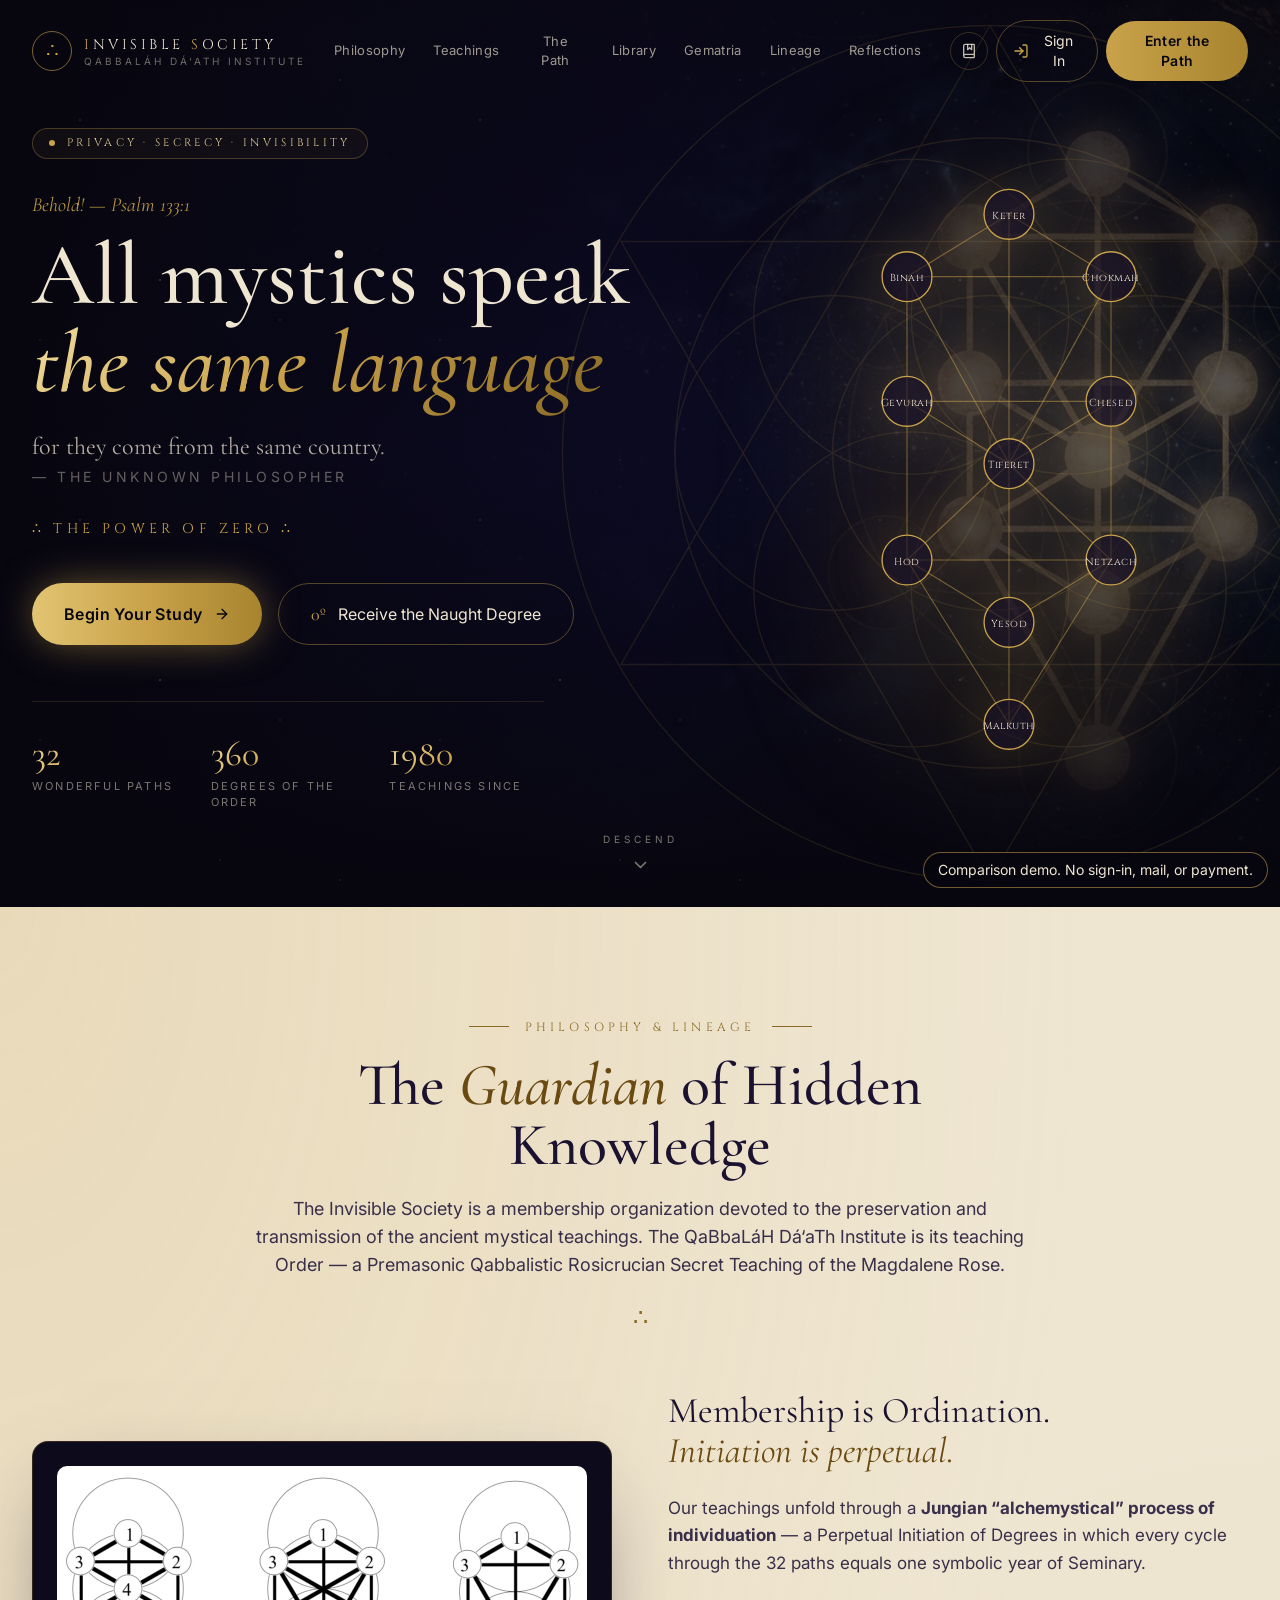
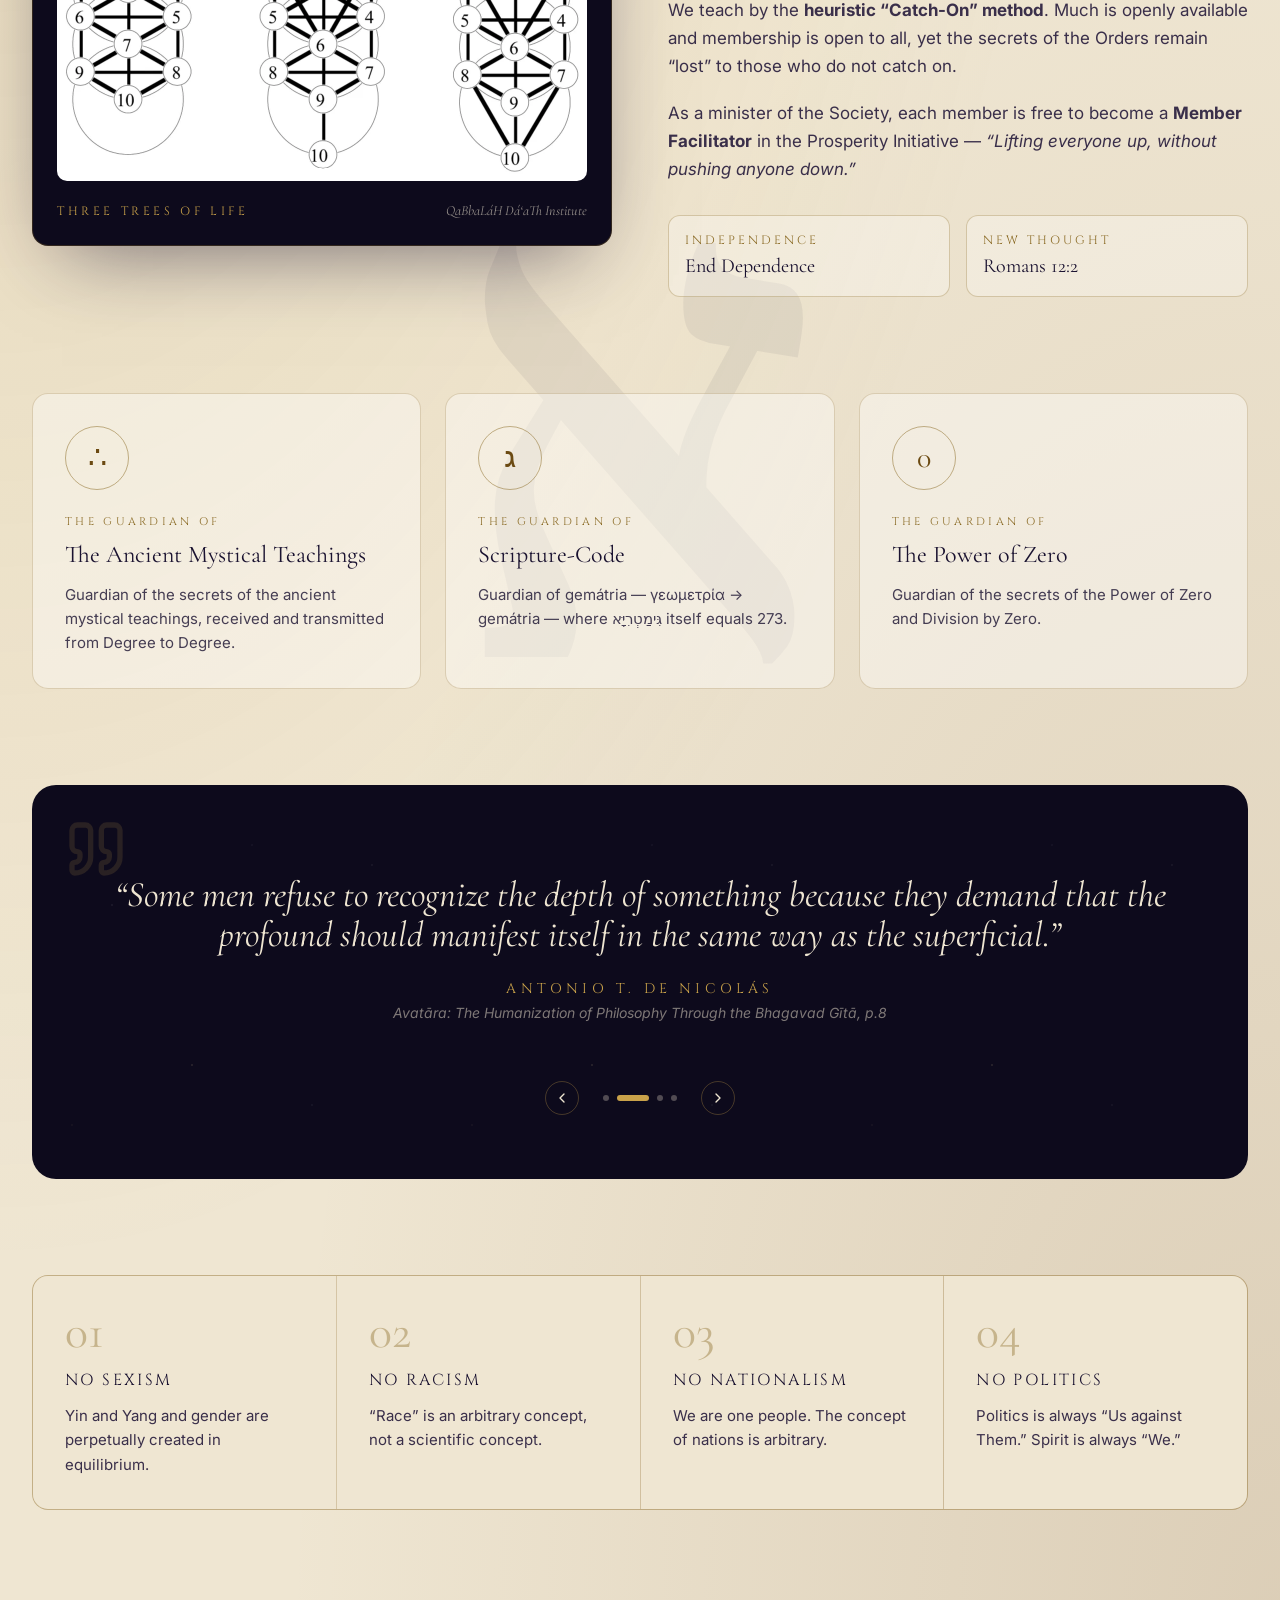
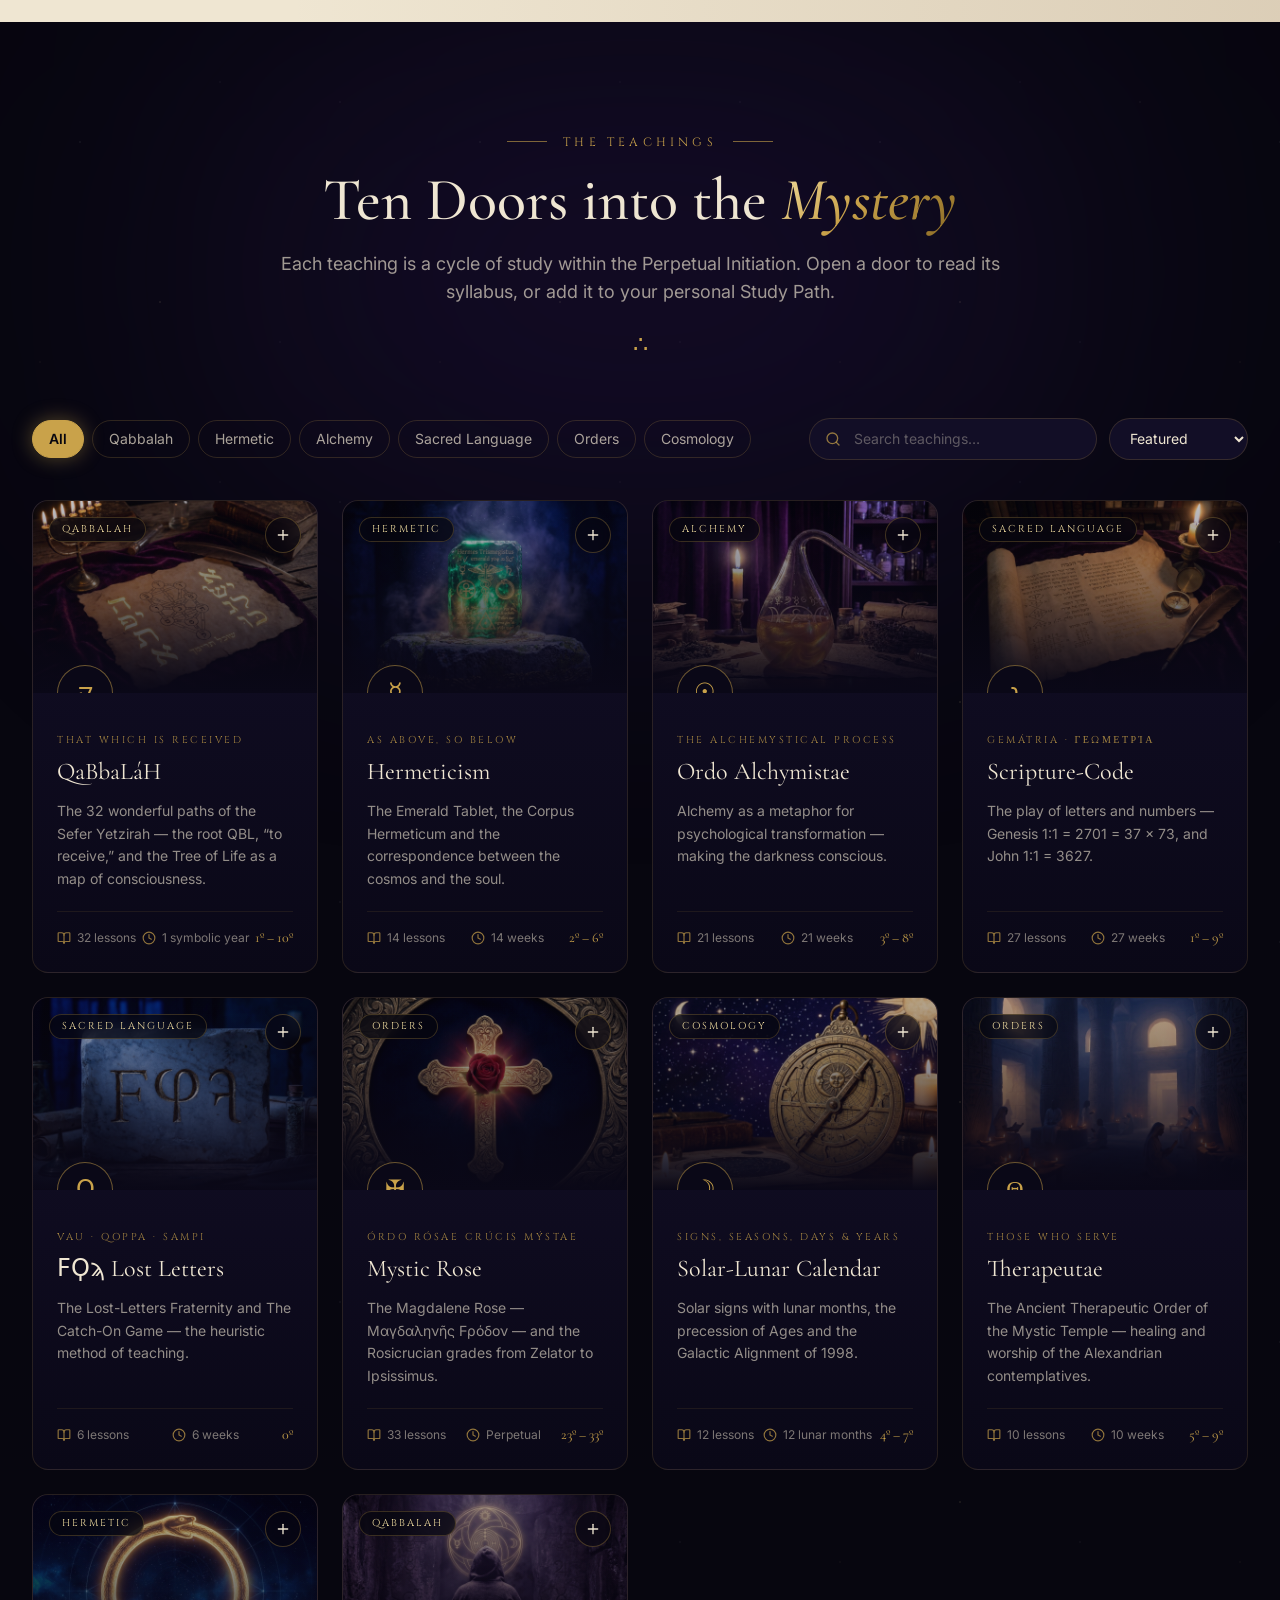
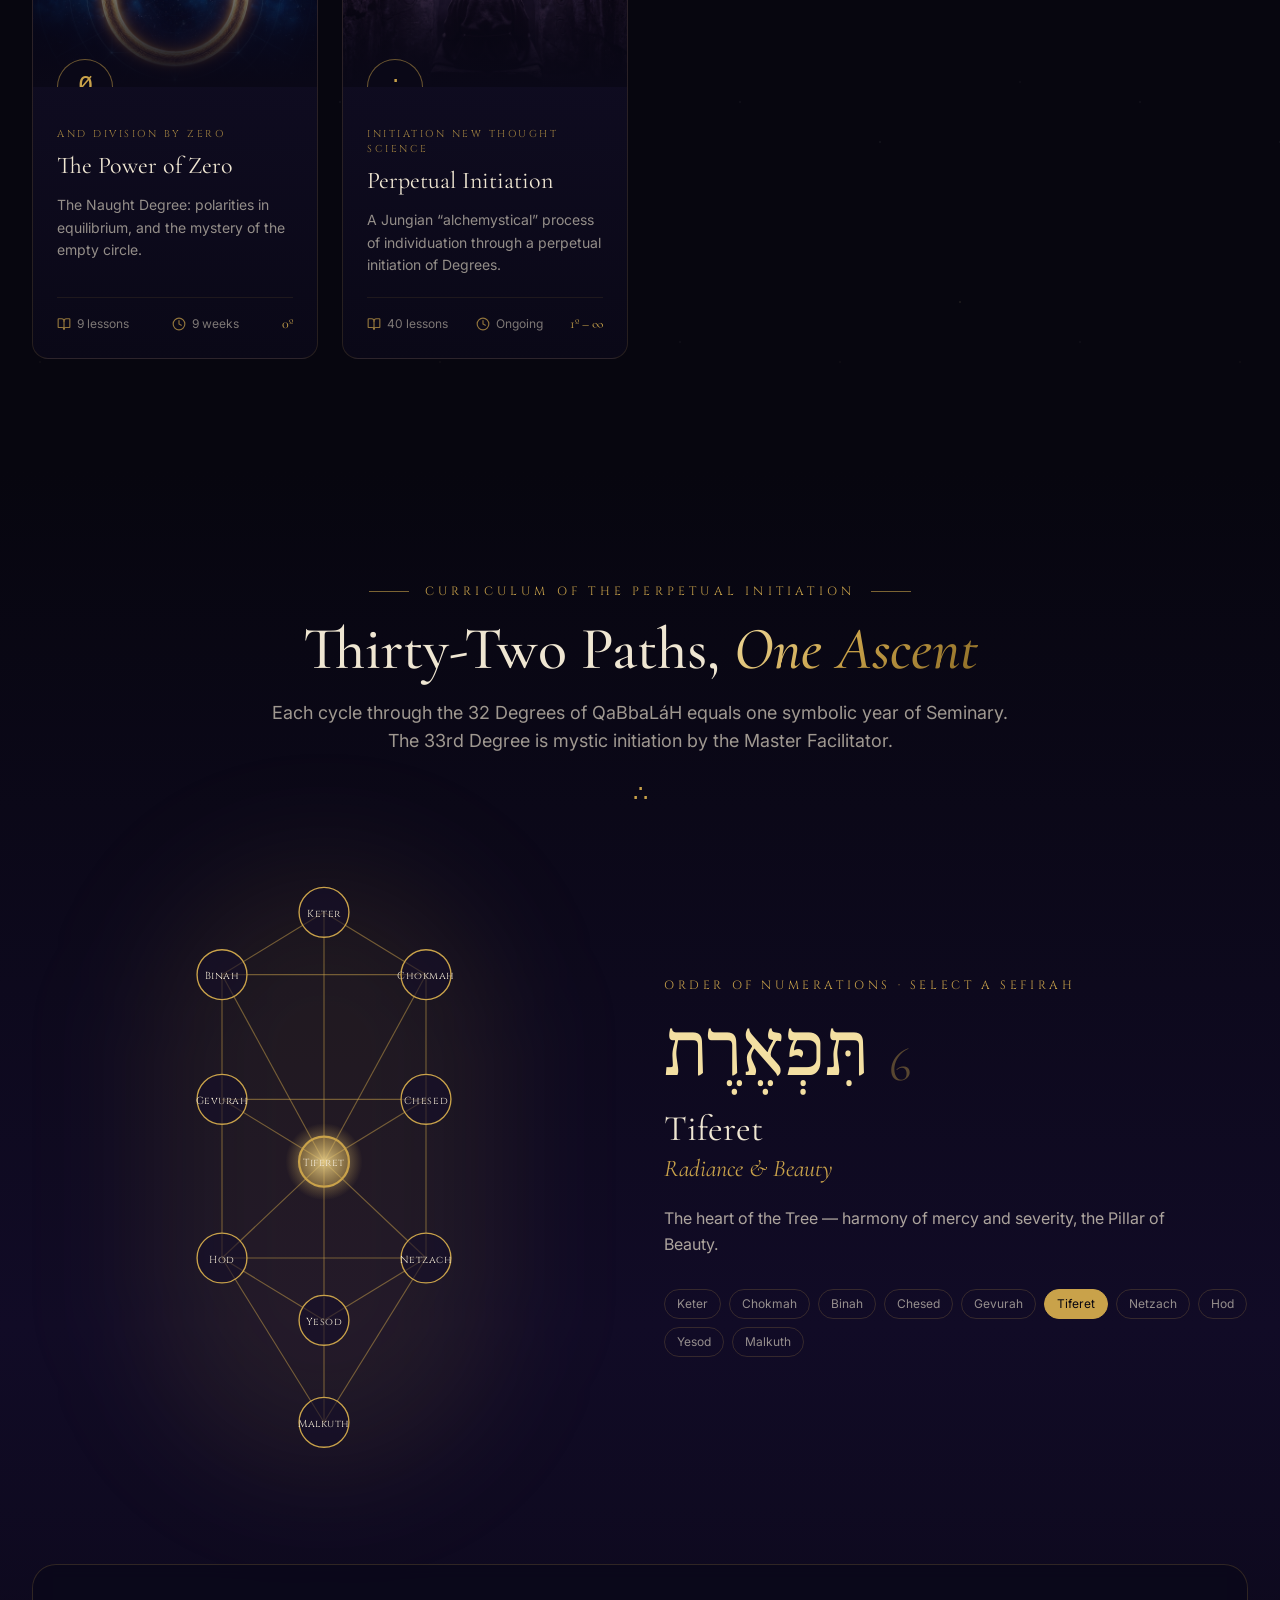
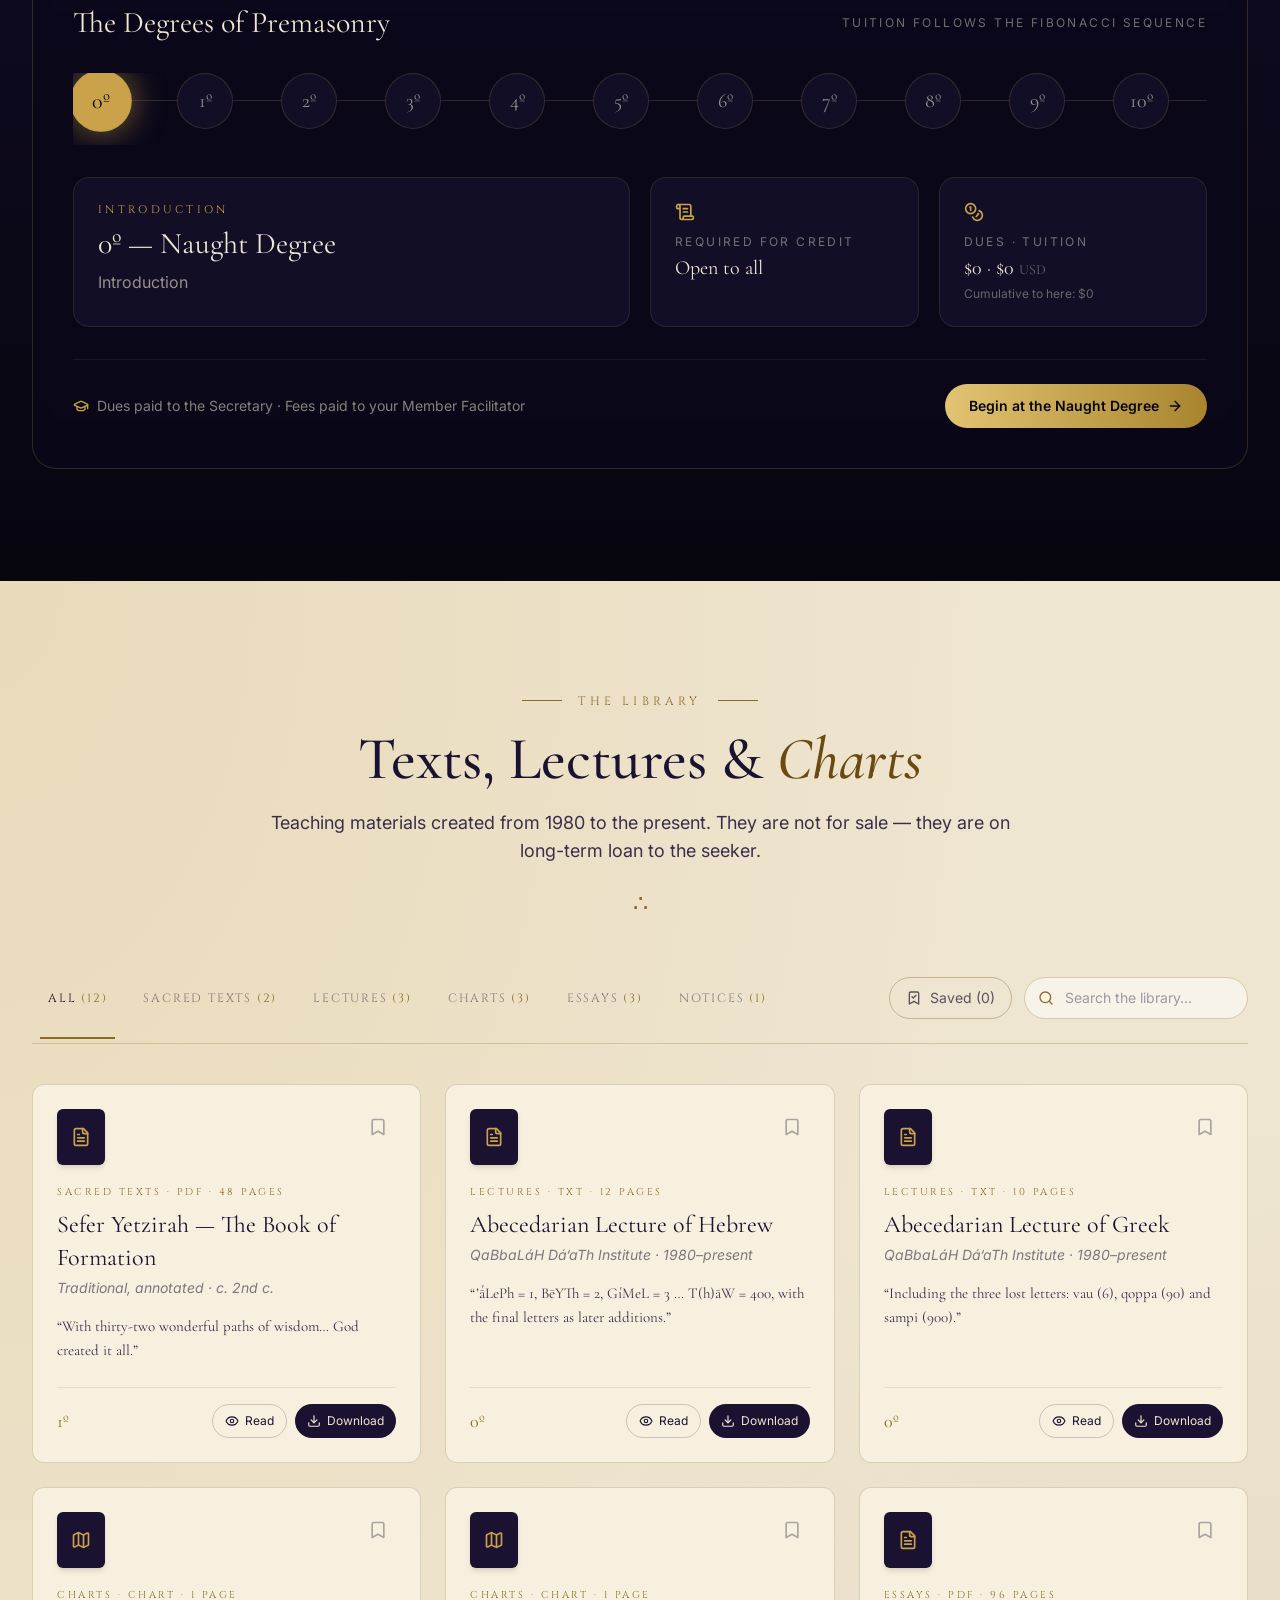
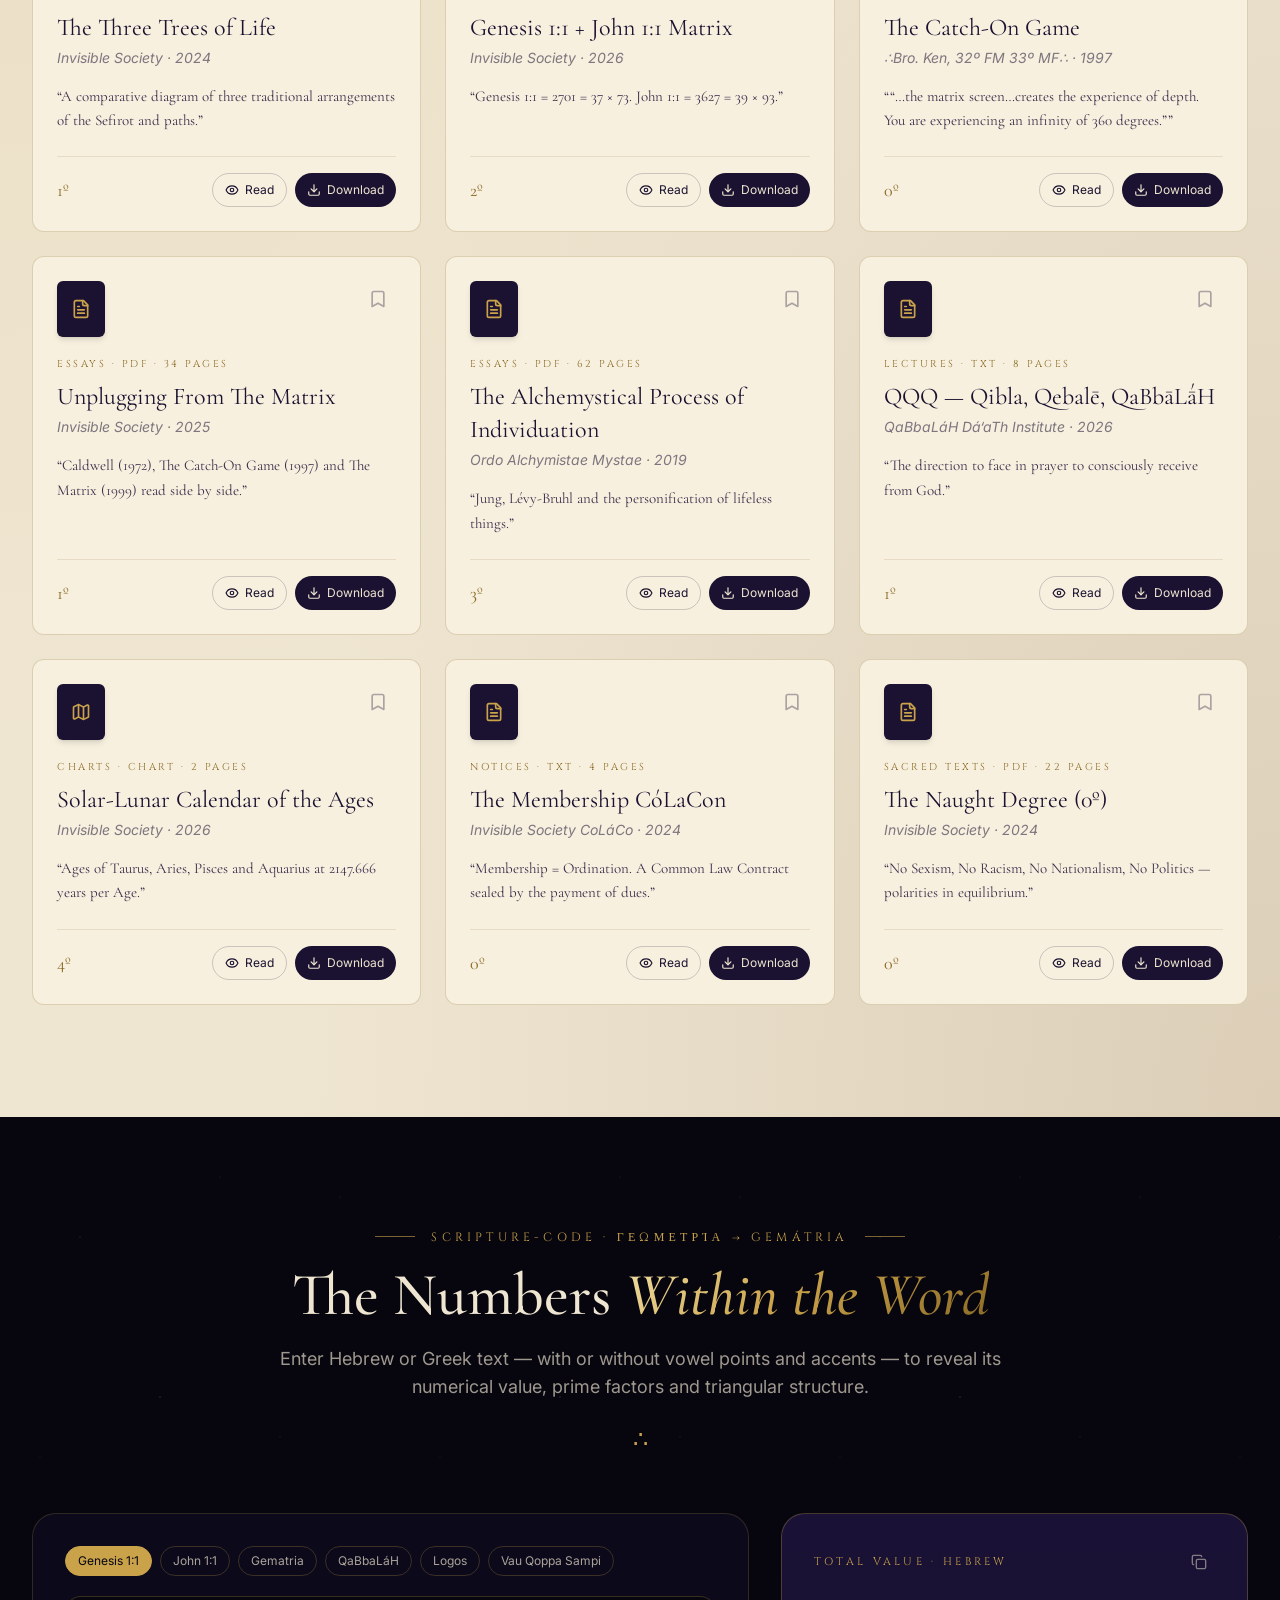
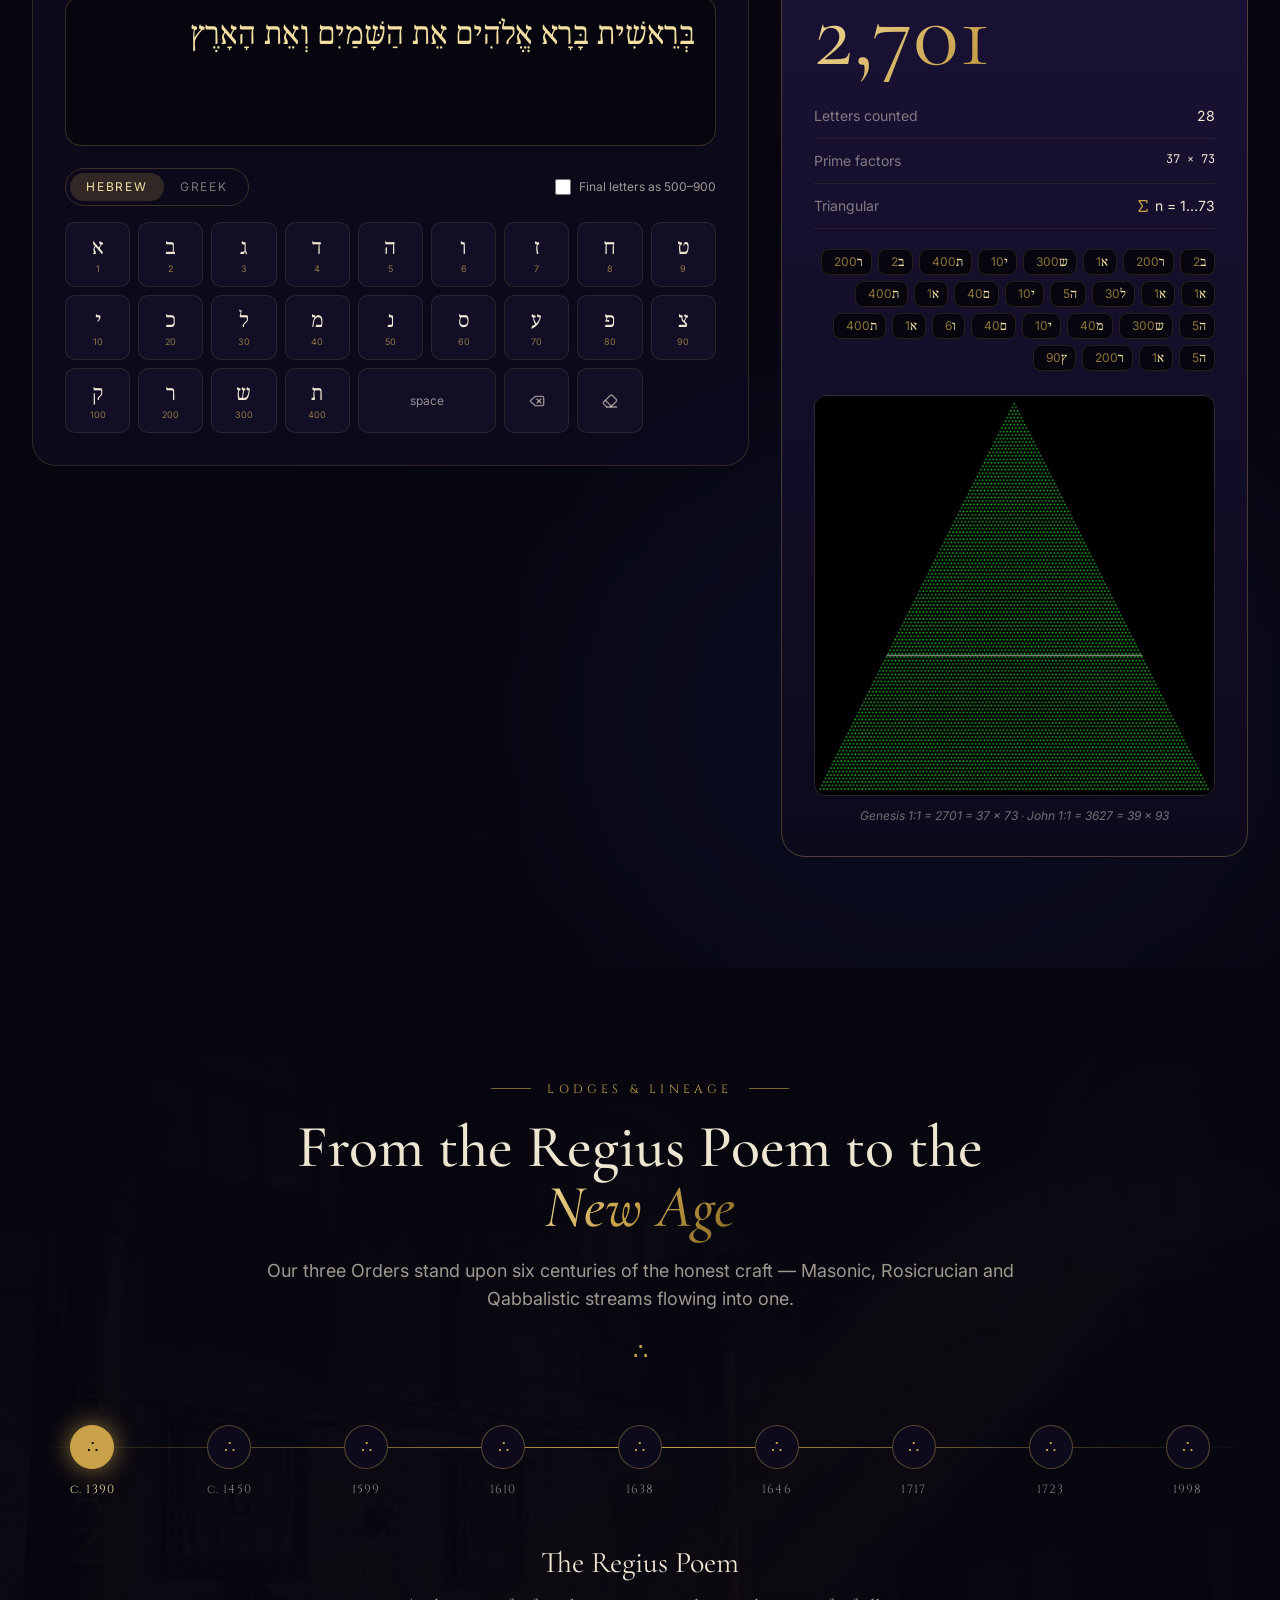
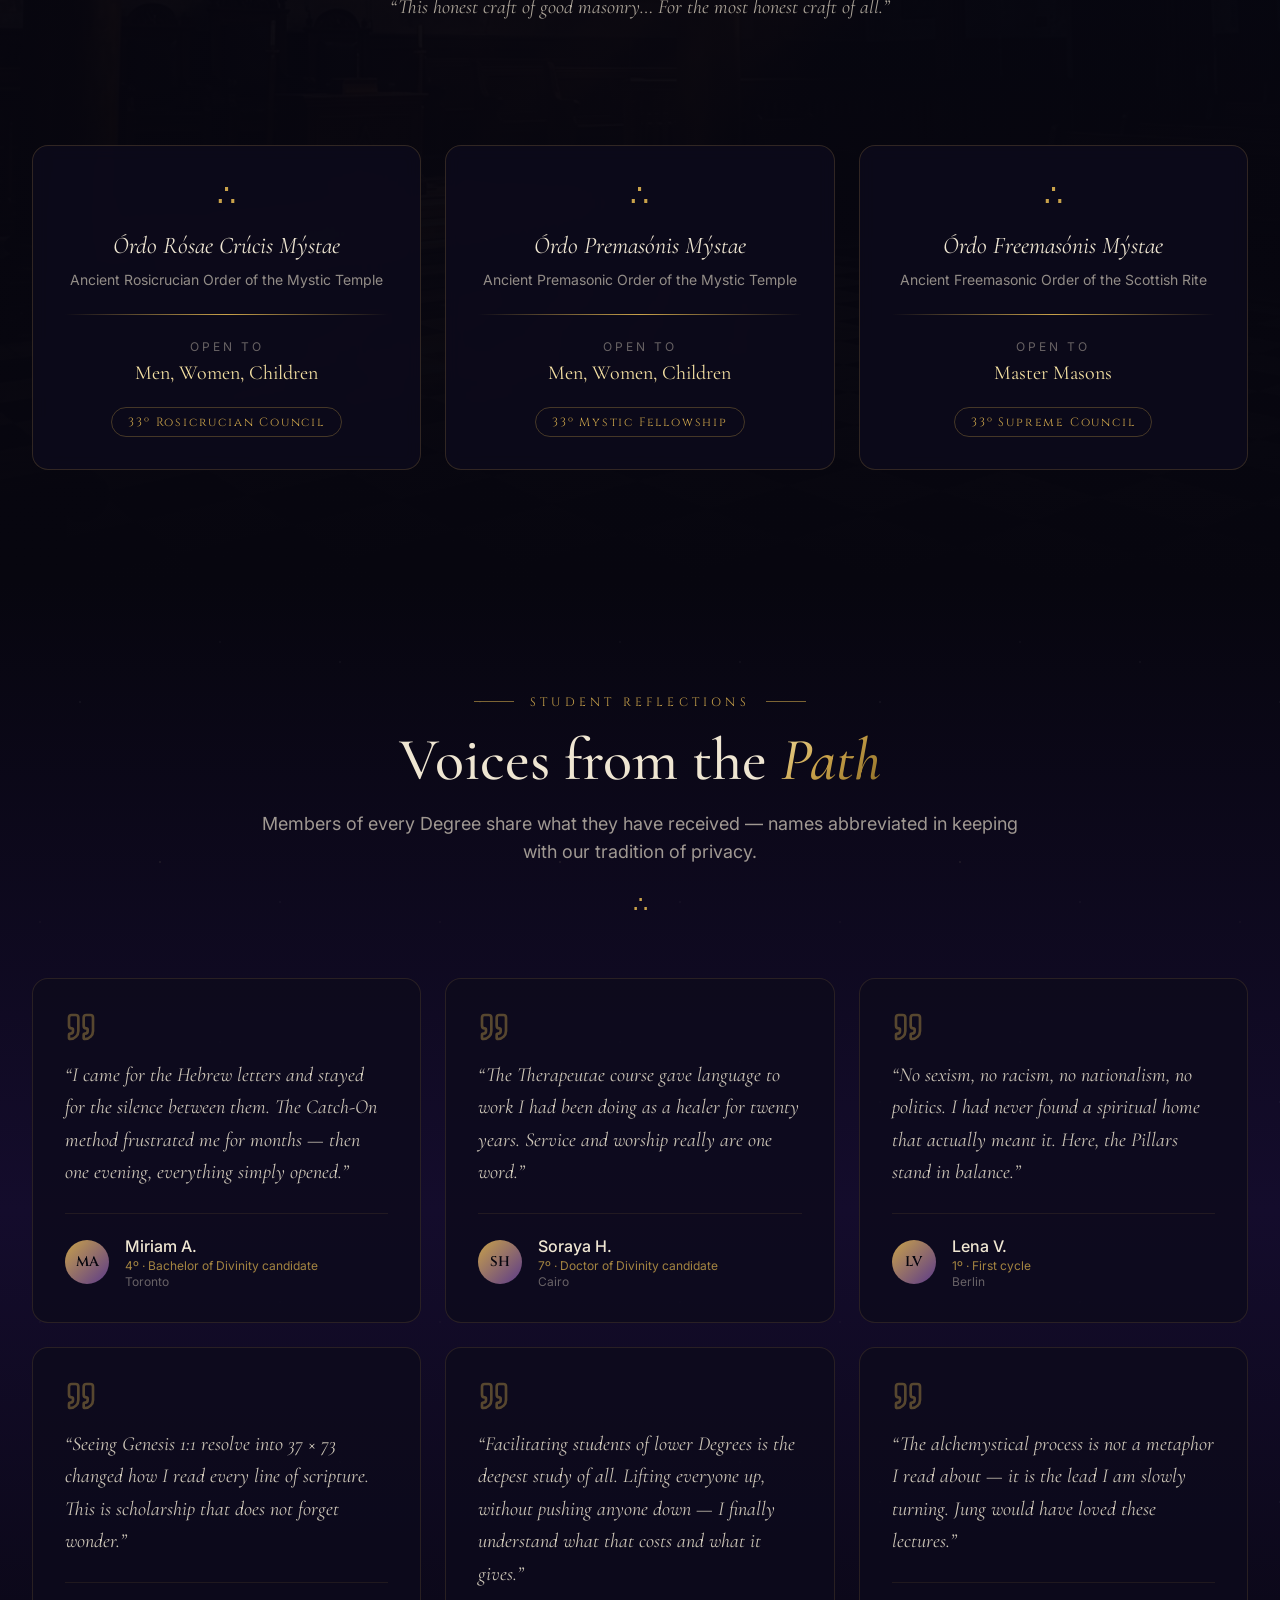
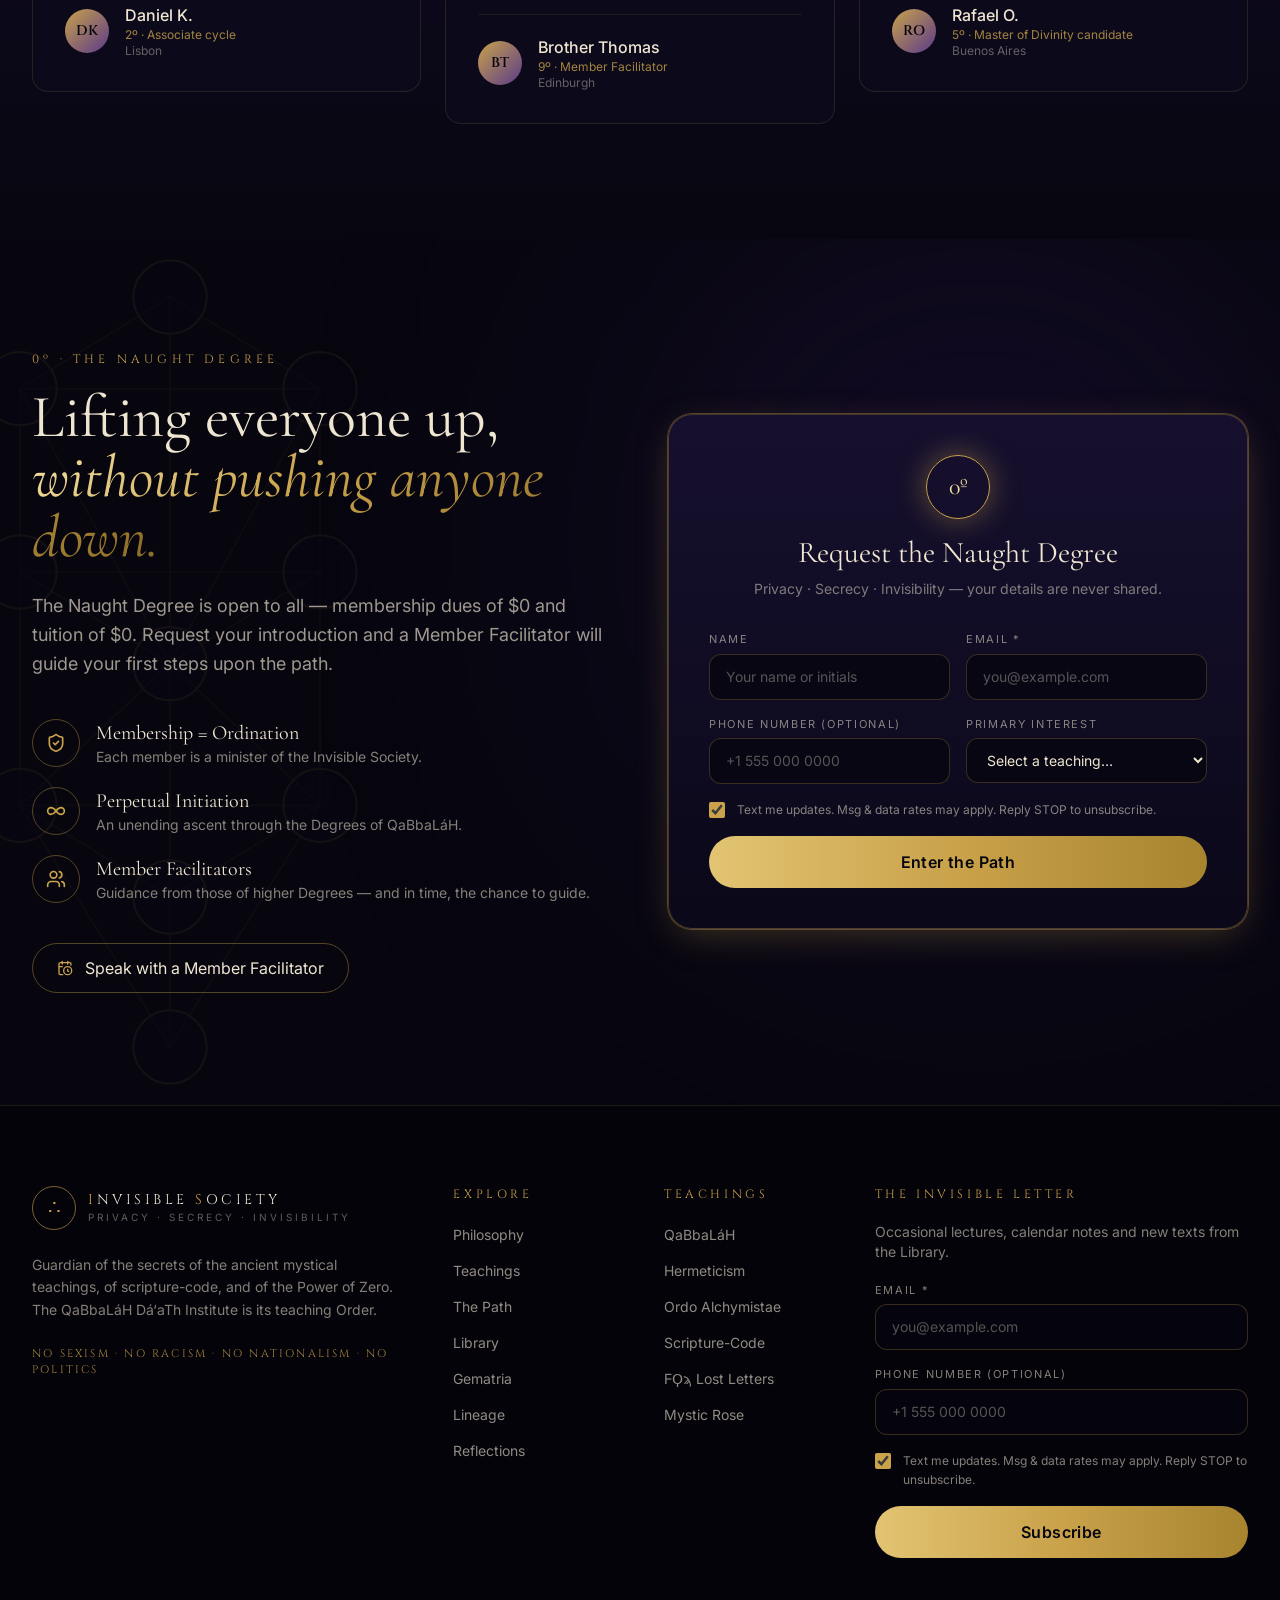
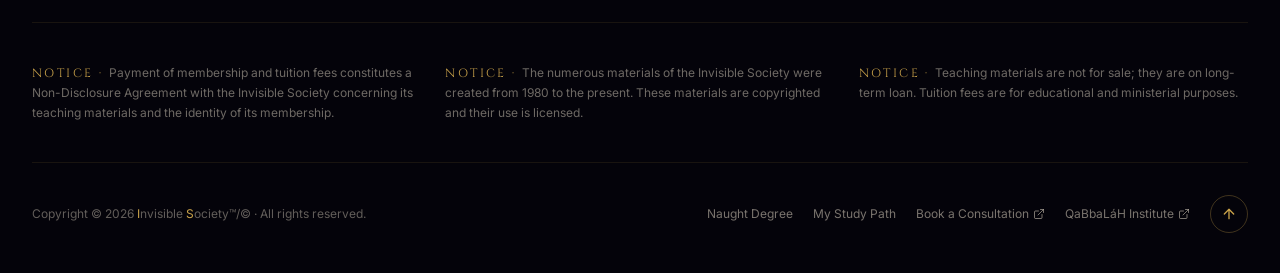
==== commit c6b312ab: "Restore the Famous reference page in famous-demo Replace the earlier comparison layout with the pres" ====
--- a/famous-demo/index.html
+++ b/famous-demo/index.html
@@ -1,286 +1,28 @@
 <!DOCTYPE html>
-<html lang="en">
-<head>
-  <meta charset="utf-8">
-  <meta name="viewport" content="width=device-width, initial-scale=1">
-  <title>Invisible Society · comparison demo</title>
-  <meta name="description" content="A comparison demo of the preserved public homepage of the QaBbaLaH Da‘aTh Institute. Not the live site.">
-  <link rel="stylesheet" href="styles.css">
+<html lang="en" class="light"><head>
+    <meta charset="UTF-8">
+    <meta name="viewport" content="width=device-width, initial-scale=1.0">
+    <title>Invisible Society · QaBbaLáH Dá‘aTh Institute</title>
+    <meta name="description" content="The Invisible Society — guardian of the ancient mystical teachings, scripture-code (gematria) and the Power of Zero. Study QaBbaLáH, Hermeticism, Alchemy and the Rosicrucian path through Perpetual Initiation.">
+    <link rel="icon" type="image/svg+xml" href="assets/placeholder.svg">
+
+    <meta property="og:title" content="Invisible Society · QaBbaLáH Dá‘aTh Institute">
+    <meta property="og:description" content="Privacy, Secrecy, Invisibility. A digital sanctuary for QaBbaLáH, Hermeticism, Alchemy and the Mystic Rose.">
+    <meta property="og:type" content="website">
+    <meta property="og:image" content="/og.jpg">
+
+    <meta name="twitter:card" content="summary_large_image">
+    <meta name="twitter:image" content="/og.jpg">
+    
+    <link rel="stylesheet" crossorigin="" href="assets/reference.css">
+  <style type="text/css">:where(html[dir="ltr"]),:where([data-sonner-toaster][dir="ltr"]){--toast-icon-margin-start: -3px;--toast-icon-margin-end: 4px;--toast-svg-margin-start: -1px;--toast-svg-margin-end: 0px;--toast-button-margin-start: auto;--toast-button-margin-end: 0;--toast-close-button-start: 0;--toast-close-button-end: unset;--toast-close-button-transform: translate(-35%, -35%)}:where(html[dir="rtl"]),:where([data-sonner-toaster][dir="rtl"]){--toast-icon-margin-start: 4px;--toast-icon-margin-end: -3px;--toast-svg-margin-start: 0px;--toast-svg-margin-end: -1px;--toast-button-margin-start: 0;--toast-button-margin-end: auto;--toast-close-button-start: unset;--toast-close-button-end: 0;--toast-close-button-transform: translate(35%, -35%)}:where([data-sonner-toaster]){position:fixed;width:var(--width);font-family:ui-sans-serif,system-ui,-apple-system,BlinkMacSystemFont,Segoe UI,Roboto,Helvetica Neue,Arial,Noto Sans,sans-serif,Apple Color Emoji,Segoe UI Emoji,Segoe UI Symbol,Noto Color Emoji;--gray1: hsl(0, 0%, 99%);--gray2: hsl(0, 0%, 97.3%);--gray3: hsl(0, 0%, 95.1%);--gray4: hsl(0, 0%, 93%);--gray5: hsl(0, 0%, 90.9%);--gray6: hsl(0, 0%, 88.7%);--gray7: hsl(0, 0%, 85.8%);--gray8: hsl(0, 0%, 78%);--gray9: hsl(0, 0%, 56.1%);--gray10: hsl(0, 0%, 52.3%);--gray11: hsl(0, 0%, 43.5%);--gray12: hsl(0, 0%, 9%);--border-radius: 8px;box-sizing:border-box;padding:0;margin:0;list-style:none;outline:none;z-index:999999999;transition:transform .4s ease}:where([data-sonner-toaster][data-lifted="true"]){transform:translateY(-10px)}@media (hover: none) and (pointer: coarse){:where([data-sonner-toaster][data-lifted="true"]){transform:none}}:where([data-sonner-toaster][data-x-position="right"]){right:var(--offset-right)}:where([data-sonner-toaster][data-x-position="left"]){left:var(--offset-left)}:where([data-sonner-toaster][data-x-position="center"]){left:50%;transform:translate(-50%)}:where([data-sonner-toaster][data-y-position="top"]){top:var(--offset-top)}:where([data-sonner-toaster][data-y-position="bottom"]){bottom:var(--offset-bottom)}:where([data-sonner-toast]){--y: translateY(100%);--lift-amount: calc(var(--lift) * var(--gap));z-index:var(--z-index);position:absolute;opacity:0;transform:var(--y);filter:blur(0);touch-action:none;transition:transform .4s,opacity .4s,height .4s,box-shadow .2s;box-sizing:border-box;outline:none;overflow-wrap:anywhere}:where([data-sonner-toast][data-styled="true"]){padding:16px;background:var(--normal-bg);border:1px solid var(--normal-border);color:var(--normal-text);border-radius:var(--border-radius);box-shadow:0 4px 12px #0000001a;width:var(--width);font-size:13px;display:flex;align-items:center;gap:6px}:where([data-sonner-toast]:focus-visible){box-shadow:0 4px 12px #0000001a,0 0 0 2px #0003}:where([data-sonner-toast][data-y-position="top"]){top:0;--y: translateY(-100%);--lift: 1;--lift-amount: calc(1 * var(--gap))}:where([data-sonner-toast][data-y-position="bottom"]){bottom:0;--y: translateY(100%);--lift: -1;--lift-amount: calc(var(--lift) * var(--gap))}:where([data-sonner-toast]) :where([data-description]){font-weight:400;line-height:1.4;color:inherit}:where([data-sonner-toast]) :where([data-title]){font-weight:500;line-height:1.5;color:inherit}:where([data-sonner-toast]) :where([data-icon]){display:flex;height:16px;width:16px;position:relative;justify-content:flex-start;align-items:center;flex-shrink:0;margin-left:var(--toast-icon-margin-start);margin-right:var(--toast-icon-margin-end)}:where([data-sonner-toast][data-promise="true"]) :where([data-icon])>svg{opacity:0;transform:scale(.8);transform-origin:center;animation:sonner-fade-in .3s ease forwards}:where([data-sonner-toast]) :where([data-icon])>*{flex-shrink:0}:where([data-sonner-toast]) :where([data-icon]) svg{margin-left:var(--toast-svg-margin-start);margin-right:var(--toast-svg-margin-end)}:where([data-sonner-toast]) :where([data-content]){display:flex;flex-direction:column;gap:2px}[data-sonner-toast][data-styled=true] [data-button]{border-radius:4px;padding-left:8px;padding-right:8px;height:24px;font-size:12px;color:var(--normal-bg);background:var(--normal-text);margin-left:var(--toast-button-margin-start);margin-right:var(--toast-button-margin-end);border:none;cursor:pointer;outline:none;display:flex;align-items:center;flex-shrink:0;transition:opacity .4s,box-shadow .2s}:where([data-sonner-toast]) :where([data-button]):focus-visible{box-shadow:0 0 0 2px #0006}:where([data-sonner-toast]) :where([data-button]):first-of-type{margin-left:var(--toast-button-margin-start);margin-right:var(--toast-button-margin-end)}:where([data-sonner-toast]) :where([data-cancel]){color:var(--normal-text);background:rgba(0,0,0,.08)}:where([data-sonner-toast][data-theme="dark"]) :where([data-cancel]){background:rgba(255,255,255,.3)}:where([data-sonner-toast]) :where([data-close-button]){position:absolute;left:var(--toast-close-button-start);right:var(--toast-close-button-end);top:0;height:20px;width:20px;display:flex;justify-content:center;align-items:center;padding:0;color:var(--gray12);border:1px solid var(--gray4);transform:var(--toast-close-button-transform);border-radius:50%;cursor:pointer;z-index:1;transition:opacity .1s,background .2s,border-color .2s}[data-sonner-toast] [data-close-button]{background:var(--gray1)}:where([data-sonner-toast]) :where([data-close-button]):focus-visible{box-shadow:0 4px 12px #0000001a,0 0 0 2px #0003}:where([data-sonner-toast]) :where([data-disabled="true"]){cursor:not-allowed}:where([data-sonner-toast]):hover :where([data-close-button]):hover{background:var(--gray2);border-color:var(--gray5)}:where([data-sonner-toast][data-swiping="true"]):before{content:"";position:absolute;left:-50%;right:-50%;height:100%;z-index:-1}:where([data-sonner-toast][data-y-position="top"][data-swiping="true"]):before{bottom:50%;transform:scaleY(3) translateY(50%)}:where([data-sonner-toast][data-y-position="bottom"][data-swiping="true"]):before{top:50%;transform:scaleY(3) translateY(-50%)}:where([data-sonner-toast][data-swiping="false"][data-removed="true"]):before{content:"";position:absolute;inset:0;transform:scaleY(2)}:where([data-sonner-toast]):after{content:"";position:absolute;left:0;height:calc(var(--gap) + 1px);bottom:100%;width:100%}:where([data-sonner-toast][data-mounted="true"]){--y: translateY(0);opacity:1}:where([data-sonner-toast][data-expanded="false"][data-front="false"]){--scale: var(--toasts-before) * .05 + 1;--y: translateY(calc(var(--lift-amount) * var(--toasts-before))) scale(calc(-1 * var(--scale)));height:var(--front-toast-height)}:where([data-sonner-toast])>*{transition:opacity .4s}:where([data-sonner-toast][data-expanded="false"][data-front="false"][data-styled="true"])>*{opacity:0}:where([data-sonner-toast][data-visible="false"]){opacity:0;pointer-events:none}:where([data-sonner-toast][data-mounted="true"][data-expanded="true"]){--y: translateY(calc(var(--lift) * var(--offset)));height:var(--initial-height)}:where([data-sonner-toast][data-removed="true"][data-front="true"][data-swipe-out="false"]){--y: translateY(calc(var(--lift) * -100%));opacity:0}:where([data-sonner-toast][data-removed="true"][data-front="false"][data-swipe-out="false"][data-expanded="true"]){--y: translateY(calc(var(--lift) * var(--offset) + var(--lift) * -100%));opacity:0}:where([data-sonner-toast][data-removed="true"][data-front="false"][data-swipe-out="false"][data-expanded="false"]){--y: translateY(40%);opacity:0;transition:transform .5s,opacity .2s}:where([data-sonner-toast][data-removed="true"][data-front="false"]):before{height:calc(var(--initial-height) + 20%)}[data-sonner-toast][data-swiping=true]{transform:var(--y) translateY(var(--swipe-amount-y, 0px)) translate(var(--swipe-amount-x, 0px));transition:none}[data-sonner-toast][data-swiped=true]{user-select:none}[data-sonner-toast][data-swipe-out=true][data-y-position=bottom],[data-sonner-toast][data-swipe-out=true][data-y-position=top]{animation-duration:.2s;animation-timing-function:ease-out;animation-fill-mode:forwards}[data-sonner-toast][data-swipe-out=true][data-swipe-direction=left]{animation-name:swipe-out-left}[data-sonner-toast][data-swipe-out=true][data-swipe-direction=right]{animation-name:swipe-out-right}[data-sonner-toast][data-swipe-out=true][data-swipe-direction=up]{animation-name:swipe-out-up}[data-sonner-toast][data-swipe-out=true][data-swipe-direction=down]{animation-name:swipe-out-down}@keyframes swipe-out-left{0%{transform:var(--y) translate(var(--swipe-amount-x));opacity:1}to{transform:var(--y) translate(calc(var(--swipe-amount-x) - 100%));opacity:0}}@keyframes swipe-out-right{0%{transform:var(--y) translate(var(--swipe-amount-x));opacity:1}to{transform:var(--y) translate(calc(var(--swipe-amount-x) + 100%));opacity:0}}@keyframes swipe-out-up{0%{transform:var(--y) translateY(var(--swipe-amount-y));opacity:1}to{transform:var(--y) translateY(calc(var(--swipe-amount-y) - 100%));opacity:0}}@keyframes swipe-out-down{0%{transform:var(--y) translateY(var(--swipe-amount-y));opacity:1}to{transform:var(--y) translateY(calc(var(--swipe-amount-y) + 100%));opacity:0}}@media (max-width: 600px){[data-sonner-toaster]{position:fixed;right:var(--mobile-offset-right);left:var(--mobile-offset-left);width:100%}[data-sonner-toaster][dir=rtl]{left:calc(var(--mobile-offset-left) * -1)}[data-sonner-toaster] [data-sonner-toast]{left:0;right:0;width:calc(100% - var(--mobile-offset-left) * 2)}[data-sonner-toaster][data-x-position=left]{left:var(--mobile-offset-left)}[data-sonner-toaster][data-y-position=bottom]{bottom:var(--mobile-offset-bottom)}[data-sonner-toaster][data-y-position=top]{top:var(--mobile-offset-top)}[data-sonner-toaster][data-x-position=center]{left:var(--mobile-offset-left);right:var(--mobile-offset-right);transform:none}}[data-sonner-toaster][data-theme=light]{--normal-bg: #fff;--normal-border: var(--gray4);--normal-text: var(--gray12);--success-bg: hsl(143, 85%, 96%);--success-border: hsl(145, 92%, 91%);--success-text: hsl(140, 100%, 27%);--info-bg: hsl(208, 100%, 97%);--info-border: hsl(221, 91%, 91%);--info-text: hsl(210, 92%, 45%);--warning-bg: hsl(49, 100%, 97%);--warning-border: hsl(49, 91%, 91%);--warning-text: hsl(31, 92%, 45%);--error-bg: hsl(359, 100%, 97%);--error-border: hsl(359, 100%, 94%);--error-text: hsl(360, 100%, 45%)}[data-sonner-toaster][data-theme=light] [data-sonner-toast][data-invert=true]{--normal-bg: #000;--normal-border: hsl(0, 0%, 20%);--normal-text: var(--gray1)}[data-sonner-toaster][data-theme=dark] [data-sonner-toast][data-invert=true]{--normal-bg: #fff;--normal-border: var(--gray3);--normal-text: var(--gray12)}[data-sonner-toaster][data-theme=dark]{--normal-bg: #000;--normal-bg-hover: hsl(0, 0%, 12%);--normal-border: hsl(0, 0%, 20%);--normal-border-hover: hsl(0, 0%, 25%);--normal-text: var(--gray1);--success-bg: hsl(150, 100%, 6%);--success-border: hsl(147, 100%, 12%);--success-text: hsl(150, 86%, 65%);--info-bg: hsl(215, 100%, 6%);--info-border: hsl(223, 100%, 12%);--info-text: hsl(216, 87%, 65%);--warning-bg: hsl(64, 100%, 6%);--warning-border: hsl(60, 100%, 12%);--warning-text: hsl(46, 87%, 65%);--error-bg: hsl(358, 76%, 10%);--error-border: hsl(357, 89%, 16%);--error-text: hsl(358, 100%, 81%)}[data-sonner-toaster][data-theme=dark] [data-sonner-toast] [data-close-button]{background:var(--normal-bg);border-color:var(--normal-border);color:var(--normal-text)}[data-sonner-toaster][data-theme=dark] [data-sonner-toast] [data-close-button]:hover{background:var(--normal-bg-hover);border-color:var(--normal-border-hover)}[data-rich-colors=true][data-sonner-toast][data-type=success],[data-rich-colors=true][data-sonner-toast][data-type=success] [data-close-button]{background:var(--success-bg);border-color:var(--success-border);color:var(--success-text)}[data-rich-colors=true][data-sonner-toast][data-type=info],[data-rich-colors=true][data-sonner-toast][data-type=info] [data-close-button]{background:var(--info-bg);border-color:var(--info-border);color:var(--info-text)}[data-rich-colors=true][data-sonner-toast][data-type=warning],[data-rich-colors=true][data-sonner-toast][data-type=warning] [data-close-button]{background:var(--warning-bg);border-color:var(--warning-border);color:var(--warning-text)}[data-rich-colors=true][data-sonner-toast][data-type=error],[data-rich-colors=true][data-sonner-toast][data-type=error] [data-close-button]{background:var(--error-bg);border-color:var(--error-border);color:var(--error-text)}.sonner-loading-wrapper{--size: 16px;height:var(--size);width:var(--size);position:absolute;inset:0;z-index:10}.sonner-loading-wrapper[data-visible=false]{transform-origin:center;animation:sonner-fade-out .2s ease forwards}.sonner-spinner{position:relative;top:50%;left:50%;height:var(--size);width:var(--size)}.sonner-loading-bar{animation:sonner-spin 1.2s linear infinite;background:var(--gray11);border-radius:6px;height:8%;left:-10%;position:absolute;top:-3.9%;width:24%}.sonner-loading-bar:nth-child(1){animation-delay:-1.2s;transform:rotate(.0001deg) translate(146%)}.sonner-loading-bar:nth-child(2){animation-delay:-1.1s;transform:rotate(30deg) translate(146%)}.sonner-loading-bar:nth-child(3){animation-delay:-1s;transform:rotate(60deg) translate(146%)}.sonner-loading-bar:nth-child(4){animation-delay:-.9s;transform:rotate(90deg) translate(146%)}.sonner-loading-bar:nth-child(5){animation-delay:-.8s;transform:rotate(120deg) translate(146%)}.sonner-loading-bar:nth-child(6){animation-delay:-.7s;transform:rotate(150deg) translate(146%)}.sonner-loading-bar:nth-child(7){animation-delay:-.6s;transform:rotate(180deg) translate(146%)}.sonner-loading-bar:nth-child(8){animation-delay:-.5s;transform:rotate(210deg) translate(146%)}.sonner-loading-bar:nth-child(9){animation-delay:-.4s;transform:rotate(240deg) translate(146%)}.sonner-loading-bar:nth-child(10){animation-delay:-.3s;transform:rotate(270deg) translate(146%)}.sonner-loading-bar:nth-child(11){animation-delay:-.2s;transform:rotate(300deg) translate(146%)}.sonner-loading-bar:nth-child(12){animation-delay:-.1s;transform:rotate(330deg) translate(146%)}@keyframes sonner-fade-in{0%{opacity:0;transform:scale(.8)}to{opacity:1;transform:scale(1)}}@keyframes sonner-fade-out{0%{opacity:1;transform:scale(1)}to{opacity:0;transform:scale(.8)}}@keyframes sonner-spin{0%{opacity:1}to{opacity:.15}}@media (prefers-reduced-motion){[data-sonner-toast],[data-sonner-toast]>*,.sonner-loading-bar{transition:none!important;animation:none!important}}.sonner-loader{position:absolute;top:50%;left:50%;transform:translate(-50%,-50%);transform-origin:center;transition:opacity .2s,transform .2s}.sonner-loader[data-visible=false]{opacity:0;transform:scale(.8) translate(-50%,-50%)}
+</style>
+<link rel="stylesheet" href="demo.css">
+<script src="demo.js" defer></script>
 </head>
-<body>
-  <a class="skip" href="#main">Skip to content</a>
-  <p class="demo-banner">Comparison demo. This is not the live site. It does not take payment, send mail, or open the live members area.</p>
-  <header class="site-header">
-    <div class="wrap header-bar">
-      <a class="brand" href="#home"><strong>Invisible Society</strong><span>QaBbaLaH Da‘aTh Institute</span></a>
-      <button class="menu-button" type="button" data-menu-button aria-expanded="false" aria-controls="site-nav">Sections</button>
-    </div>
-    <nav class="wrap" aria-label="Sections">
-      <ul class="nav-list" id="site-nav" data-menu-panel hidden>
-        <li><a href="#home">Home</a></li>
-        <li><a href="#curriculum">Curriculum</a></li>
-        <li><a href="#lodges">Lodges</a></li>
-        <li><a href="#membership">Membership</a></li>
-        <li><a href="#members">Members</a></li>
-        <li><a href="#hebrew">Hebrew</a></li>
-        <li><a href="#greek">Greek</a></li>
-        <li><a href="#copyright">Copyright</a></li>
-        <li><a href="#zerodegree">Zero Degree</a></li>
-      </ul>
-    </nav>
-  </header>
-  <main id="main">
-    <div class="wrap hero" id="home">
-      <div>
-        <p class="eyebrow">Privacy · the preserved public page, in a second design</p>
-        <h1>All mystics speak the same language</h1>
-        <p class="lede">QaBbaLaH Da‘aTh Institute. Premasonic Qabbalistic Rosicrucian Secret Teaching of the Magdalene Rose, also known as the Magdalene Fellowship.</p>
-        <p>The sections below follow the preserved public homepage: Home, Curriculum, Lodges, Membership, Members, Hebrew, Greek, Copyright, and the Zero Degree.</p>
-        <div class="actions">
-          <a class="button" href="#curriculum">Begin your study</a>
-          <a class="text-button" href="#zerodegree">Receive the Naught Degree</a>
-        </div>
-      </div>
-      <figure class="tree-figure">
-        <img src="assets/TreeOfLifeThree.png" alt="Three Trees of Life, the image published with the preserved public homepage.">
-        <figcaption>Three Trees of Life, from the preserved public homepage.</figcaption>
-      </figure>
-    </div>
 
-    <section class="wrap" id="curriculum" aria-labelledby="curriculum-title">
-      <h2 id="curriculum-title">Curriculum</h2>
-      <p>The סֵפֶר יְצִירָה, SḗPheRh YeTzīRhā́H, tells us that בַּשְׁלֹשִׁים וּשְׁתַּיִם נְתִיבְוֹת פְּלִיאָוֹת, BaSheLōShī́YM WuSheThtháiM NeThīYBheṓTh PeLīY’āṓTh: “With thirty-two wonderful paths...” God created it all.</p>
-      <div class="card">
-        <p>32 Degrees of QaBbaLaH. 32 Degrees of the Rosicrucian Order of the Mystic Rose. Mυστικὸν ῥόδον = Mystikón Rhódon. Mυστικὸν Fρόδον = Mystikón Fródon, “Mystikṓn Wrṓdōn”, also known as the Magdalene Fellowship. 32 Degrees of Premasonry.</p>
-        <p>Each cycle through those Degrees equals 1 symbolic year of Seminary. The 33rd Degree is mystic initiation by the Master Facilitator.</p>
-        <p>Curriculum of the Perpetual Initiation. Dues are paid to the Secretary. Fees are paid to your Member Facilitator. This page lists the amounts published on the preserved homepage. It does not collect them.</p>
-      </div>
-      <article class="degree"><h3>0º Zero Degree, the Naught Degree</h3><p>Introduction. Part A membership dues = $0 USD. Part B tuition fee = $0 USD.</p></article>
-      <article class="degree"><h3>1º First Degree of Premasonry</h3><p>1st cycle of QaBbaLaH. 1st course of Seminary toward the Associate of Divinity. Draft of a Brief required for credit. Part A = $1 USD. Part B = $1 USD.</p></article>
-      <article class="degree"><h3>2º Second Degree of Premasonry</h3><p>2nd cycle of QaBbaLaH. 2nd course toward the Associate of Divinity. Brief required for credit. Part A = $2 USD. Part B = $2 USD.</p></article>
-      <article class="degree"><h3>3º Third Degree of Premasonry</h3><p>3rd cycle of QaBbaLaH. 3rd course toward the Bachelor of Divinity. Draft of a Paper required for credit. Part A = $3 USD. Part B = $3 USD.</p></article>
-      <article class="degree"><h3>4º Fourth Degree of Premasonry</h3><p>4th cycle of QaBbaLaH. 4th course toward the Bachelor of Divinity. Paper required for credit. Part A = $4 USD. Part B = $5 USD.</p></article>
-      <article class="degree"><h3>5º Fifth Degree of Premasonry</h3><p>5th cycle of QaBbaLaH. 5th course toward the Master of Divinity. Brief of a Thesis required for credit. Part A = $5 USD. Part B = $8 USD.</p></article>
-      <article class="degree"><h3>6º Sixth Degree of Premasonry</h3><p>6th cycle of QaBbaLaH. 6th course toward the Master of Divinity. Thesis required for credit. Part A = $6 USD. Part B = $13 USD.</p></article>
-      <article class="degree"><h3>7º Seventh Degree of Premasonry</h3><p>7th cycle of QaBbaLaH. 7th course toward the Doctor of Divinity. Brief of a Dissertation required for credit. Part A = $7 USD. Part B = $21 USD.</p></article>
-      <article class="degree"><h3>8º Eighth Degree of Premasonry</h3><p>8th cycle of QaBbaLaH. 8th course toward the Doctor of Divinity. Dissertation required for credit. Part A = $8 USD. Part B = $34 USD.</p></article>
-      <article class="degree"><h3>Ongoing Perpetual Initiation</h3>
-        <p>9º Ninth Degree of Premasonry. 9th course. Part A = $9 USD. Part B = $55 USD.</p>
-        <p>10º Tenth Degree of Premasonry. 10th course. Part A = $10 USD. Part B = $89 USD.</p>
-        <p>11º Eleventh Degree of Premasonry. 11th course. Part A = $11 USD. Part B = $144 USD.</p>
-        <p>The preserved homepage ends this list with “et cetera et cetera”.</p>
-      </article>
-    </section>
+  <body><p class="demo-flag">Comparison demo. No sign-in, mail, or payment.</p>
+    <div id="root"><div role="region" aria-label="Notifications (F8)" tabindex="-1" style="pointer-events: none;"><ol tabindex="-1" class="fixed top-0 z-[100] flex max-h-screen w-full flex-col-reverse p-4 sm:bottom-0 sm:right-0 sm:top-auto sm:flex-col md:max-w-[420px]"></ol></div><section aria-label="Notifications alt+T" tabindex="-1" aria-live="polite" aria-relevant="additions text" aria-atomic="false"></section><div class="min-h-screen bg-[#07060f] text-[#efe6d2] overflow-x-hidden"><header class="fixed top-0 inset-x-0 z-50 transition-all duration-500 bg-transparent py-5"><div class="max-w-7xl mx-auto px-5 lg:px-8 flex items-center justify-between gap-4"><button class="flex items-center gap-3 group shrink-0"><span class="relative w-10 h-10 rounded-full border border-[#c9a24a]/60 flex items-center justify-center font-serif text-xl text-[#c9a24a] group-hover:shadow-[0_0_20px_rgba(201,162,74,0.5)] transition-shadow">∴</span><span class="text-left leading-tight hidden sm:block"><span class="block font-display text-sm tracking-[0.25em] text-[#efe6d2]"><span class="text-[#c9a24a]">I</span>NVISIBLE <span class="text-[#c9a24a]">S</span>OCIETY</span><span class="block text-[10px] tracking-[0.3em] uppercase text-[#efe6d2]/45">QaBbaLáH Dá‘aTh Institute</span></span><span class="sr-only">Invisible Society</span></button><nav class="hidden xl:flex items-center gap-1"><button class="px-3 py-2 text-[13px] tracking-wide transition-colors relative text-[#efe6d2]/65 hover:text-[#efe6d2]">Philosophy<span class="absolute left-3 right-3 -bottom-0.5 h-px bg-[#c9a24a] transition-transform origin-center scale-x-0"></span></button><button class="px-3 py-2 text-[13px] tracking-wide transition-colors relative text-[#efe6d2]/65 hover:text-[#efe6d2]">Teachings<span class="absolute left-3 right-3 -bottom-0.5 h-px bg-[#c9a24a] transition-transform origin-center scale-x-0"></span></button><button class="px-3 py-2 text-[13px] tracking-wide transition-colors relative text-[#efe6d2]/65 hover:text-[#efe6d2]">The Path<span class="absolute left-3 right-3 -bottom-0.5 h-px bg-[#c9a24a] transition-transform origin-center scale-x-0"></span></button><button class="px-3 py-2 text-[13px] tracking-wide transition-colors relative text-[#efe6d2]/65 hover:text-[#efe6d2]">Library<span class="absolute left-3 right-3 -bottom-0.5 h-px bg-[#c9a24a] transition-transform origin-center scale-x-0"></span></button><button class="px-3 py-2 text-[13px] tracking-wide transition-colors relative text-[#efe6d2]/65 hover:text-[#efe6d2]">Gematria<span class="absolute left-3 right-3 -bottom-0.5 h-px bg-[#c9a24a] transition-transform origin-center scale-x-0"></span></button><button class="px-3 py-2 text-[13px] tracking-wide transition-colors relative text-[#efe6d2]/65 hover:text-[#efe6d2]">Lineage<span class="absolute left-3 right-3 -bottom-0.5 h-px bg-[#c9a24a] transition-transform origin-center scale-x-0"></span></button><button class="px-3 py-2 text-[13px] tracking-wide transition-colors relative text-[#efe6d2]/65 hover:text-[#efe6d2]">Reflections<span class="absolute left-3 right-3 -bottom-0.5 h-px bg-[#c9a24a] transition-transform origin-center scale-x-0"></span></button></nav><div class="flex items-center gap-2"><button class="relative p-2.5 rounded-full border border-[#c9a24a]/25 text-[#efe6d2]/80 hover:text-[#f3dfa2] hover:border-[#c9a24a]/60 transition" aria-label="Open my study path"><svg xmlns="http://www.w3.org/2000/svg" width="24" height="24" viewBox="0 0 24 24" fill="none" stroke="currentColor" stroke-width="2" stroke-linecap="round" stroke-linejoin="round" class="lucide lucide-book-marked w-4 h-4"><path d="M10 2v8l3-3 3 3V2"></path><path d="M4 19.5v-15A2.5 2.5 0 0 1 6.5 2H19a1 1 0 0 1 1 1v18a1 1 0 0 1-1 1H6.5a1 1 0 0 1 0-5H20"></path></svg></button><button class="inline-flex items-center gap-2 px-4 py-2.5 rounded-full border border-[#c9a24a]/40 text-sm text-[#efe6d2] hover:bg-[#c9a24a]/10 hover:border-[#c9a24a] transition"><svg xmlns="http://www.w3.org/2000/svg" width="24" height="24" viewBox="0 0 24 24" fill="none" stroke="currentColor" stroke-width="2" stroke-linecap="round" stroke-linejoin="round" class="lucide lucide-log-in w-4 h-4 text-[#c9a24a]"><path d="M15 3h4a2 2 0 0 1 2 2v14a2 2 0 0 1-2 2h-4"></path><polyline points="10 17 15 12 10 7"></polyline><line x1="15" x2="3" y1="12" y2="12"></line></svg><span class="hidden sm:inline">Sign In</span></button><button class="hidden md:inline-flex items-center px-5 py-2.5 rounded-full bg-gradient-to-r from-[#c9a24a] to-[#a8842f] text-[#07060f] text-sm font-semibold tracking-wide hover:shadow-[0_0_28px_rgba(201,162,74,0.55)] transition-shadow">Enter the Path</button><button class="xl:hidden p-2 text-[#efe6d2]" aria-label="Toggle menu"><svg xmlns="http://www.w3.org/2000/svg" width="24" height="24" viewBox="0 0 24 24" fill="none" stroke="currentColor" stroke-width="2" stroke-linecap="round" stroke-linejoin="round" class="lucide lucide-menu w-6 h-6"><line x1="4" x2="20" y1="12" y2="12"></line><line x1="4" x2="20" y1="6" y2="6"></line><line x1="4" x2="20" y1="18" y2="18"></line></svg></button></div></div></header><main><section class="relative min-h-screen flex items-center overflow-hidden"><div class="absolute inset-0"><img src="images/6ad8c396a5c573c633339757_1792590874002_11c66410.jpg" alt="" class="w-full h-full object-cover opacity-60"><div class="absolute inset-0 bg-gradient-to-r from-[#07060f] via-[#0d0a24]/85 to-[#07060f]/40"></div><div class="absolute inset-0 bg-gradient-to-t from-[#07060f] via-transparent to-[#07060f]/60"></div><div class="absolute inset-0 star-field opacity-60"></div></div><svg class="absolute -right-40 top-1/2 -translate-y-1/2 w-[900px] h-[900px] opacity-[0.12] animate-slow-spin pointer-events-none" viewBox="0 0 200 200" fill="none" stroke="#c9a24a" stroke-width="0.3"><circle cx="100" cy="100" r="95"></circle><circle cx="100" cy="100" r="70"></circle><circle cx="135" cy="100" r="35"></circle><circle cx="117.5" cy="130.31088913245534" r="35"></circle><circle cx="82.5" cy="130.31088913245534" r="35"></circle><circle cx="65" cy="100" r="35"></circle><circle cx="82.49999999999999" cy="69.68911086754466" r="35"></circle><circle cx="117.5" cy="69.68911086754466" r="35"></circle><circle cx="100" cy="100" r="35"></circle><polygon points="100,5 182,147 18,147"></polygon><polygon points="100,195 18,53 182,53"></polygon></svg><div class="relative z-10 max-w-7xl mx-auto px-5 lg:px-8 w-full pt-32 pb-24 grid lg:grid-cols-12 gap-12 items-center"><div class="lg:col-span-7 transition-all duration-[1400ms] opacity-100 translate-y-0"><div class="inline-flex items-center gap-3 px-4 py-1.5 rounded-full border border-[#c9a24a]/30 bg-[#c9a24a]/5 mb-8"><span class="w-1.5 h-1.5 rounded-full bg-[#c9a24a] animate-pulse-glow"></span><span class="font-display text-[11px] tracking-[0.3em] uppercase text-[#f3dfa2]/90">Privacy · Secrecy · Invisibility</span></div><p class="font-serif italic text-xl text-[#c9a24a]/90 mb-3">Behold! — Psalm 133:1</p><h1 class="font-serif text-5xl sm:text-6xl lg:text-7xl xl:text-[5.5rem] font-medium leading-[0.98] text-[#efe6d2]">All mystics speak <br class="hidden sm:block"><span class="italic text-gold-gradient">the same language</span></h1><p class="mt-6 font-serif text-2xl text-[#efe6d2]/75 max-w-xl">for they come from the same country.<span class="block mt-1 text-sm font-sans tracking-[0.25em] uppercase text-[#efe6d2]/40">— The Unknown Philosopher</span></p><div class="mt-8 h-8 overflow-hidden"><p class="font-display text-sm tracking-[0.3em] uppercase text-[#c9a24a] animate-slide-in">∴ The Power of Zero ∴</p></div><div class="mt-8 flex flex-col sm:flex-row gap-4"><button class="group inline-flex items-center justify-center gap-3 px-8 py-4 rounded-full bg-gradient-to-r from-[#e2c472] via-[#c9a24a] to-[#a8842f] text-[#07060f] font-semibold tracking-wide shadow-[0_0_40px_-5px_rgba(201,162,74,0.6)] hover:shadow-[0_0_60px_rgba(201,162,74,0.7)] transition-all">Begin Your Study<svg xmlns="http://www.w3.org/2000/svg" width="24" height="24" viewBox="0 0 24 24" fill="none" stroke="currentColor" stroke-width="2" stroke-linecap="round" stroke-linejoin="round" class="lucide lucide-arrow-right w-4 h-4 group-hover:translate-x-1 transition-transform"><path d="M5 12h14"></path><path d="m12 5 7 7-7 7"></path></svg></button><button class="inline-flex items-center justify-center gap-3 px-8 py-4 rounded-full border border-[#c9a24a]/40 text-[#efe6d2] hover:bg-[#c9a24a]/10 hover:border-[#c9a24a] transition-all"><span class="font-serif text-lg text-[#c9a24a]">0º</span>Receive the Naught Degree</button></div><div class="mt-14 grid grid-cols-3 max-w-lg gap-6 border-t border-[#c9a24a]/15 pt-8"><div><div class="font-serif text-4xl text-gold-gradient">32</div><div class="text-[11px] tracking-[0.2em] uppercase text-[#efe6d2]/50 mt-1">Wonderful Paths</div></div><div><div class="font-serif text-4xl text-gold-gradient">360</div><div class="text-[11px] tracking-[0.2em] uppercase text-[#efe6d2]/50 mt-1">Degrees of the Order</div></div><div><div class="font-serif text-4xl text-gold-gradient">1980</div><div class="text-[11px] tracking-[0.2em] uppercase text-[#efe6d2]/50 mt-1">Teachings Since</div></div></div></div><div class="lg:col-span-5 hidden lg:flex justify-center transition-all duration-[1800ms] delay-300 opacity-100"><div class="relative animate-float-soft"><div class="absolute inset-0 bg-[#c9a24a]/10 blur-3xl rounded-full"></div><svg viewBox="0 0 300 530" class="relative w-[340px] h-auto drop-shadow-[0_0_25px_rgba(201,162,74,0.35)]" fill="none" aria-hidden="true"><defs><radialGradient id="sefGlow" cx="50%" cy="50%" r="50%"><stop offset="0%" stop-color="#f3dfa2" stop-opacity="0.9"></stop><stop offset="100%" stop-color="#c9a24a" stop-opacity="0"></stop></radialGradient></defs><line x1="150" y1="40" x2="240" y2="95" stroke="#c9a24a" stroke-opacity="0.5" stroke-width="1"></line><line x1="150" y1="40" x2="60" y2="95" stroke="#c9a24a" stroke-opacity="0.5" stroke-width="1"></line><line x1="150" y1="40" x2="150" y2="260" stroke="#c9a24a" stroke-opacity="0.5" stroke-width="1"></line><line x1="240" y1="95" x2="60" y2="95" stroke="#c9a24a" stroke-opacity="0.5" stroke-width="1"></line><line x1="240" y1="95" x2="240" y2="205" stroke="#c9a24a" stroke-opacity="0.5" stroke-width="1"></line><line x1="240" y1="95" x2="150" y2="260" stroke="#c9a24a" stroke-opacity="0.5" stroke-width="1"></line><line x1="60" y1="95" x2="60" y2="205" stroke="#c9a24a" stroke-opacity="0.5" stroke-width="1"></line><line x1="60" y1="95" x2="150" y2="260" stroke="#c9a24a" stroke-opacity="0.5" stroke-width="1"></line><line x1="240" y1="205" x2="60" y2="205" stroke="#c9a24a" stroke-opacity="0.5" stroke-width="1"></line><line x1="240" y1="205" x2="150" y2="260" stroke="#c9a24a" stroke-opacity="0.5" stroke-width="1"></line><line x1="240" y1="205" x2="240" y2="345" stroke="#c9a24a" stroke-opacity="0.5" stroke-width="1"></line><line x1="60" y1="205" x2="150" y2="260" stroke="#c9a24a" stroke-opacity="0.5" stroke-width="1"></line><line x1="60" y1="205" x2="60" y2="345" stroke="#c9a24a" stroke-opacity="0.5" stroke-width="1"></line><line x1="150" y1="260" x2="240" y2="345" stroke="#c9a24a" stroke-opacity="0.5" stroke-width="1"></line><line x1="150" y1="260" x2="60" y2="345" stroke="#c9a24a" stroke-opacity="0.5" stroke-width="1"></line><line x1="150" y1="260" x2="150" y2="400" stroke="#c9a24a" stroke-opacity="0.5" stroke-width="1"></line><line x1="240" y1="345" x2="60" y2="345" stroke="#c9a24a" stroke-opacity="0.5" stroke-width="1"></line><line x1="240" y1="345" x2="150" y2="400" stroke="#c9a24a" stroke-opacity="0.5" stroke-width="1"></line><line x1="240" y1="345" x2="150" y2="490" stroke="#c9a24a" stroke-opacity="0.5" stroke-width="1"></line><line x1="60" y1="345" x2="150" y2="400" stroke="#c9a24a" stroke-opacity="0.5" stroke-width="1"></line><line x1="60" y1="345" x2="150" y2="490" stroke="#c9a24a" stroke-opacity="0.5" stroke-width="1"></line><line x1="150" y1="400" x2="150" y2="490" stroke="#c9a24a" stroke-opacity="0.5" stroke-width="1"></line><g class=""><circle cx="150" cy="40" r="22" stroke="#c9a24a" stroke-width="1.2" fill="rgba(20,14,40,0.6)" class="transition-all duration-500"></circle><text x="150" y="44" text-anchor="middle" font-size="9" fill="#efe6d2" font-family="Cinzel, serif" letter-spacing="0.5">Keter</text></g><g class=""><circle cx="240" cy="95" r="22" stroke="#c9a24a" stroke-width="1.2" fill="rgba(20,14,40,0.6)" class="transition-all duration-500"></circle><text x="240" y="99" text-anchor="middle" font-size="9" fill="#efe6d2" font-family="Cinzel, serif" letter-spacing="0.5">Chokmah</text></g><g class=""><circle cx="60" cy="95" r="22" stroke="#c9a24a" stroke-width="1.2" fill="rgba(20,14,40,0.6)" class="transition-all duration-500"></circle><text x="60" y="99" text-anchor="middle" font-size="9" fill="#efe6d2" font-family="Cinzel, serif" letter-spacing="0.5">Binah</text></g><g class=""><circle cx="240" cy="205" r="22" stroke="#c9a24a" stroke-width="1.2" fill="rgba(20,14,40,0.6)" class="transition-all duration-500"></circle><text x="240" y="209" text-anchor="middle" font-size="9" fill="#efe6d2" font-family="Cinzel, serif" letter-spacing="0.5">Chesed</text></g><g class=""><circle cx="60" cy="205" r="22" stroke="#c9a24a" stroke-width="1.2" fill="rgba(20,14,40,0.6)" class="transition-all duration-500"></circle><text x="60" y="209" text-anchor="middle" font-size="9" fill="#efe6d2" font-family="Cinzel, serif" letter-spacing="0.5">Gevurah</text></g><g class=""><circle cx="150" cy="260" r="22" stroke="#c9a24a" stroke-width="1.2" fill="rgba(20,14,40,0.6)" class="transition-all duration-500"></circle><text x="150" y="264" text-anchor="middle" font-size="9" fill="#efe6d2" font-family="Cinzel, serif" letter-spacing="0.5">Tiferet</text></g><g class=""><circle cx="240" cy="345" r="22" stroke="#c9a24a" stroke-width="1.2" fill="rgba(20,14,40,0.6)" class="transition-all duration-500"></circle><text x="240" y="349" text-anchor="middle" font-size="9" fill="#efe6d2" font-family="Cinzel, serif" letter-spacing="0.5">Netzach</text></g><g class=""><circle cx="60" cy="345" r="22" stroke="#c9a24a" stroke-width="1.2" fill="rgba(20,14,40,0.6)" class="transition-all duration-500"></circle><text x="60" y="349" text-anchor="middle" font-size="9" fill="#efe6d2" font-family="Cinzel, serif" letter-spacing="0.5">Hod</text></g><g class=""><circle cx="150" cy="400" r="22" stroke="#c9a24a" stroke-width="1.2" fill="rgba(20,14,40,0.6)" class="transition-all duration-500"></circle><text x="150" y="404" text-anchor="middle" font-size="9" fill="#efe6d2" font-family="Cinzel, serif" letter-spacing="0.5">Yesod</text></g><g class=""><circle cx="150" cy="490" r="22" stroke="#c9a24a" stroke-width="1.2" fill="rgba(20,14,40,0.6)" class="transition-all duration-500"></circle><text x="150" y="494" text-anchor="middle" font-size="9" fill="#efe6d2" font-family="Cinzel, serif" letter-spacing="0.5">Malkuth</text></g></svg></div></div></div><button class="absolute bottom-8 left-1/2 -translate-x-1/2 z-10 flex flex-col items-center gap-2 text-[#efe6d2]/50 hover:text-[#c9a24a] transition" aria-label="Scroll to philosophy"><span class="text-[10px] tracking-[0.4em] uppercase">Descend</span><svg xmlns="http://www.w3.org/2000/svg" width="24" height="24" viewBox="0 0 24 24" fill="none" stroke="currentColor" stroke-width="2" stroke-linecap="round" stroke-linejoin="round" class="lucide lucide-chevron-down w-5 h-5 animate-bounce"><path d="m6 9 6 6 6-6"></path></svg></button></section><section id="philosophy" class="relative parchment text-[#1a1230] py-28 overflow-hidden"><div class="absolute inset-0 opacity-[0.06] pointer-events-none flex items-center justify-center"><span class="font-hebrew text-[40rem] leading-none text-[#1a1230]">א</span></div><div class="relative max-w-7xl mx-auto px-5 lg:px-8"><div class="reveal  text-center mx-auto max-w-3xl mb-14" style="transition-delay: 0ms;"><div class="flex items-center gap-4 justify-center mb-5"><span class="h-px w-10 bg-[#8a6a24]"></span><span class="font-display text-xs tracking-[0.35em] uppercase text-[#8a6a24]">Philosophy &amp; Lineage</span><span class="h-px w-10 bg-[#8a6a24]"></span></div><h2 class="font-serif text-4xl md:text-5xl lg:text-6xl font-medium leading-tight text-[#1a1230]">The <span class="italic text-[#6b4a12]">Guardian</span> of Hidden Knowledge</h2><p class="mt-5 text-base md:text-lg leading-relaxed text-[#3a2f4a]">The Invisible Society is a membership organization devoted to the preservation and transmission of the ancient mystical teachings. The QaBbaLáH Dá‘aTh Institute is its teaching Order — a Premasonic Qabbalistic Rosicrucian Secret Teaching of the Magdalene Rose.</p><div class="mt-6 font-serif text-2xl text-[#8a6a24]">∴</div></div><div class="grid lg:grid-cols-2 gap-14 items-center mb-24"><div class="reveal  " style="transition-delay: 0ms;"><div class="relative rounded-2xl overflow-hidden border border-[#8a6a24]/30 shadow-[0_30px_80px_-30px_rgba(26,18,48,0.6)] bg-[#0d0a1c] p-6"><img src="images/6ad8c396a5c573c633339757_1792590849670_dca75a36.webp" alt="The Three Trees of Life diagram" class="w-full rounded-lg"><div class="mt-5 flex items-center justify-between text-[#efe6d2]"><span class="font-display text-xs tracking-[0.3em] uppercase text-[#c9a24a]">Three Trees of Life</span><span class="font-serif italic text-sm text-[#efe6d2]/60">QaBbaLáH Dá‘aTh Institute</span></div></div></div><div class="reveal  " style="transition-delay: 150ms;"><h3 class="font-serif text-3xl md:text-4xl leading-snug mb-6">Membership is Ordination. <br><span class="italic text-[#6b4a12]">Initiation is perpetual.</span></h3><div class="space-y-5 text-[17px] leading-relaxed text-[#3a2f4a]"><p>Our teachings unfold through a <strong>Jungian “alchemystical” process of individuation</strong> — a Perpetual Initiation of Degrees in which every cycle through the 32 paths equals one symbolic year of Seminary.</p><p>We teach by the <strong>heuristic “Catch-On” method</strong>. Much is openly available and membership is open to all, yet the secrets of the Orders remain “lost” to those who do not catch on.</p><p>As a minister of the Society, each member is free to become a <strong>Member Facilitator</strong> in the Prosperity Initiative — <em>“Lifting everyone up, without pushing anyone down.”</em></p></div><div class="mt-8 grid grid-cols-2 gap-4"><div class="rounded-xl border border-[#8a6a24]/30 p-4 bg-white/30"><div class="font-display text-xs tracking-[0.25em] uppercase text-[#8a6a24]">Independence</div><div class="font-serif text-xl mt-1">End Dependence</div></div><div class="rounded-xl border border-[#8a6a24]/30 p-4 bg-white/30"><div class="font-display text-xs tracking-[0.25em] uppercase text-[#8a6a24]">New Thought</div><div class="font-serif text-xl mt-1">Romans 12:2</div></div></div></div></div><div class="grid md:grid-cols-3 gap-6 mb-24"><div class="reveal  " style="transition-delay: 0ms;"><div class="group h-full rounded-2xl border border-[#8a6a24]/25 bg-white/40 p-8 hover:bg-[#1a1230] hover:text-[#efe6d2] transition-all duration-500 hover:-translate-y-1 hover:shadow-[0_25px_60px_-20px_rgba(26,18,48,0.7)]"><div class="w-16 h-16 rounded-full border border-[#8a6a24]/50 group-hover:border-[#c9a24a] flex items-center justify-center font-serif text-3xl text-[#6b4a12] group-hover:text-[#f3dfa2] transition group-hover:shadow-[0_0_30px_rgba(201,162,74,0.45)]">∴</div><div class="mt-6 font-display text-[11px] tracking-[0.3em] uppercase text-[#8a6a24] group-hover:text-[#c9a24a]">The Guardian of</div><h4 class="font-serif text-2xl mt-2">The Ancient Mystical Teachings</h4><p class="mt-3 text-[15px] leading-relaxed opacity-80">Guardian of the secrets of the ancient mystical teachings, received and transmitted from Degree to Degree.</p></div></div><div class="reveal  " style="transition-delay: 120ms;"><div class="group h-full rounded-2xl border border-[#8a6a24]/25 bg-white/40 p-8 hover:bg-[#1a1230] hover:text-[#efe6d2] transition-all duration-500 hover:-translate-y-1 hover:shadow-[0_25px_60px_-20px_rgba(26,18,48,0.7)]"><div class="w-16 h-16 rounded-full border border-[#8a6a24]/50 group-hover:border-[#c9a24a] flex items-center justify-center font-serif text-3xl text-[#6b4a12] group-hover:text-[#f3dfa2] transition group-hover:shadow-[0_0_30px_rgba(201,162,74,0.45)]">ג</div><div class="mt-6 font-display text-[11px] tracking-[0.3em] uppercase text-[#8a6a24] group-hover:text-[#c9a24a]">The Guardian of</div><h4 class="font-serif text-2xl mt-2">Scripture-Code</h4><p class="mt-3 text-[15px] leading-relaxed opacity-80">Guardian of gemátria — γεωμετρία → gemátria — where גִּימַטְרִיָּא itself equals 273.</p></div></div><div class="reveal  " style="transition-delay: 240ms;"><div class="group h-full rounded-2xl border border-[#8a6a24]/25 bg-white/40 p-8 hover:bg-[#1a1230] hover:text-[#efe6d2] transition-all duration-500 hover:-translate-y-1 hover:shadow-[0_25px_60px_-20px_rgba(26,18,48,0.7)]"><div class="w-16 h-16 rounded-full border border-[#8a6a24]/50 group-hover:border-[#c9a24a] flex items-center justify-center font-serif text-3xl text-[#6b4a12] group-hover:text-[#f3dfa2] transition group-hover:shadow-[0_0_30px_rgba(201,162,74,0.45)]">0</div><div class="mt-6 font-display text-[11px] tracking-[0.3em] uppercase text-[#8a6a24] group-hover:text-[#c9a24a]">The Guardian of</div><h4 class="font-serif text-2xl mt-2">The Power of Zero</h4><p class="mt-3 text-[15px] leading-relaxed opacity-80">Guardian of the secrets of the Power of Zero and Division by Zero.</p></div></div></div><div class="reveal  " style="transition-delay: 0ms;"><div class="relative rounded-3xl bg-[#0d0a1c] text-[#efe6d2] px-8 md:px-20 py-16 overflow-hidden"><div class="absolute inset-0 star-field opacity-40"></div><svg xmlns="http://www.w3.org/2000/svg" width="24" height="24" viewBox="0 0 24 24" fill="none" stroke="currentColor" stroke-width="2" stroke-linecap="round" stroke-linejoin="round" class="lucide lucide-quote absolute top-8 left-8 w-16 h-16 text-[#c9a24a]/15"><path d="M16 3a2 2 0 0 0-2 2v6a2 2 0 0 0 2 2 1 1 0 0 1 1 1v1a2 2 0 0 1-2 2 1 1 0 0 0-1 1v2a1 1 0 0 0 1 1 6 6 0 0 0 6-6V5a2 2 0 0 0-2-2z"></path><path d="M5 3a2 2 0 0 0-2 2v6a2 2 0 0 0 2 2 1 1 0 0 1 1 1v1a2 2 0 0 1-2 2 1 1 0 0 0-1 1v2a1 1 0 0 0 1 1 6 6 0 0 0 6-6V5a2 2 0 0 0-2-2z"></path></svg><div class="relative text-center min-h-[200px] flex flex-col justify-center"><p class="font-serif text-2xl md:text-4xl leading-snug italic animate-fade-in">“Some men refuse to recognize the depth of something because they demand that the profound should manifest itself in the same way as the superficial.”</p><p class="mt-6 font-display text-sm tracking-[0.3em] uppercase text-[#c9a24a]">Antonio T. de Nicolás</p><p class="mt-1 text-sm text-[#efe6d2]/50 italic">Avatāra: The Humanization of Philosophy Through the Bhagavad Gītā, p.8</p></div><div class="relative mt-8 flex items-center justify-center gap-6"><button class="p-2 rounded-full border border-[#c9a24a]/30 hover:bg-[#c9a24a]/15 transition" aria-label="Previous quote"><svg xmlns="http://www.w3.org/2000/svg" width="24" height="24" viewBox="0 0 24 24" fill="none" stroke="currentColor" stroke-width="2" stroke-linecap="round" stroke-linejoin="round" class="lucide lucide-chevron-left w-4 h-4"><path d="m15 18-6-6 6-6"></path></svg></button><div class="flex gap-2"><button class="h-1.5 rounded-full transition-all w-1.5 bg-[#efe6d2]/30" aria-label="Quote 1"></button><button class="h-1.5 rounded-full transition-all w-8 bg-[#c9a24a]" aria-label="Quote 2"></button><button class="h-1.5 rounded-full transition-all w-1.5 bg-[#efe6d2]/30" aria-label="Quote 3"></button><button class="h-1.5 rounded-full transition-all w-1.5 bg-[#efe6d2]/30" aria-label="Quote 4"></button></div><button class="p-2 rounded-full border border-[#c9a24a]/30 hover:bg-[#c9a24a]/15 transition" aria-label="Next quote"><svg xmlns="http://www.w3.org/2000/svg" width="24" height="24" viewBox="0 0 24 24" fill="none" stroke="currentColor" stroke-width="2" stroke-linecap="round" stroke-linejoin="round" class="lucide lucide-chevron-right w-4 h-4"><path d="m9 18 6-6-6-6"></path></svg></button></div></div></div><div class="mt-24 grid sm:grid-cols-2 lg:grid-cols-4 gap-px bg-[#8a6a24]/25 rounded-2xl overflow-hidden border border-[#8a6a24]/25"><div class="reveal  bg-[#efe6d2]" style="transition-delay: 0ms;"><div class="p-8 h-full"><div class="font-serif text-5xl text-[#8a6a24]/40">01</div><h4 class="mt-3 font-display text-base tracking-[0.15em] uppercase">No Sexism</h4><p class="mt-3 text-[15px] text-[#3a2f4a] leading-relaxed">Yin and Yang and gender are perpetually created in equilibrium.</p></div></div><div class="reveal  bg-[#efe6d2]" style="transition-delay: 100ms;"><div class="p-8 h-full"><div class="font-serif text-5xl text-[#8a6a24]/40">02</div><h4 class="mt-3 font-display text-base tracking-[0.15em] uppercase">No Racism</h4><p class="mt-3 text-[15px] text-[#3a2f4a] leading-relaxed">“Race” is an arbitrary concept, not a scientific concept.</p></div></div><div class="reveal  bg-[#efe6d2]" style="transition-delay: 200ms;"><div class="p-8 h-full"><div class="font-serif text-5xl text-[#8a6a24]/40">03</div><h4 class="mt-3 font-display text-base tracking-[0.15em] uppercase">No Nationalism</h4><p class="mt-3 text-[15px] text-[#3a2f4a] leading-relaxed">We are one people. The concept of nations is arbitrary.</p></div></div><div class="reveal  bg-[#efe6d2]" style="transition-delay: 300ms;"><div class="p-8 h-full"><div class="font-serif text-5xl text-[#8a6a24]/40">04</div><h4 class="mt-3 font-display text-base tracking-[0.15em] uppercase">No Politics</h4><p class="mt-3 text-[15px] text-[#3a2f4a] leading-relaxed">Politics is always “Us against Them.” Spirit is always “We.”</p></div></div></div></div></section><section id="teachings" class="relative py-28 bg-[#07060f] overflow-hidden"><div class="absolute inset-0 star-field opacity-30"></div><div class="absolute top-0 left-1/2 -translate-x-1/2 w-[900px] h-[500px] bg-[#3b1d6e]/25 blur-[140px] rounded-full pointer-events-none"></div><div class="relative max-w-7xl mx-auto px-5 lg:px-8"><div class="reveal  text-center mx-auto max-w-3xl mb-14" style="transition-delay: 0ms;"><div class="flex items-center gap-4 justify-center mb-5"><span class="h-px w-10 bg-[#c9a24a]/60"></span><span class="font-display text-xs tracking-[0.35em] uppercase text-[#c9a24a]">The Teachings</span><span class="h-px w-10 bg-[#c9a24a]/60"></span></div><h2 class="font-serif text-4xl md:text-5xl lg:text-6xl font-medium leading-tight text-[#efe6d2]">Ten Doors into the <span class="italic text-gold-gradient">Mystery</span></h2><p class="mt-5 text-base md:text-lg leading-relaxed text-[#efe6d2]/65">Each teaching is a cycle of study within the Perpetual Initiation. Open a door to read its syllabus, or add it to your personal Study Path.</p><div class="mt-6 font-serif text-2xl text-[#c9a24a]">∴</div></div><div class="reveal  " style="transition-delay: 0ms;"><div class="flex flex-col lg:flex-row gap-4 lg:items-center justify-between mb-10"><div class="flex flex-wrap gap-2"><button class="px-4 py-2 rounded-full text-sm border transition-all bg-[#c9a24a] border-[#c9a24a] text-[#07060f] font-semibold shadow-[0_0_20px_rgba(201,162,74,0.4)]">All</button><button class="px-4 py-2 rounded-full text-sm border transition-all border-[#c9a24a]/20 text-[#efe6d2]/70 hover:border-[#c9a24a]/60 hover:text-[#efe6d2]">Qabbalah</button><button class="px-4 py-2 rounded-full text-sm border transition-all border-[#c9a24a]/20 text-[#efe6d2]/70 hover:border-[#c9a24a]/60 hover:text-[#efe6d2]">Hermetic</button><button class="px-4 py-2 rounded-full text-sm border transition-all border-[#c9a24a]/20 text-[#efe6d2]/70 hover:border-[#c9a24a]/60 hover:text-[#efe6d2]">Alchemy</button><button class="px-4 py-2 rounded-full text-sm border transition-all border-[#c9a24a]/20 text-[#efe6d2]/70 hover:border-[#c9a24a]/60 hover:text-[#efe6d2]">Sacred Language</button><button class="px-4 py-2 rounded-full text-sm border transition-all border-[#c9a24a]/20 text-[#efe6d2]/70 hover:border-[#c9a24a]/60 hover:text-[#efe6d2]">Orders</button><button class="px-4 py-2 rounded-full text-sm border transition-all border-[#c9a24a]/20 text-[#efe6d2]/70 hover:border-[#c9a24a]/60 hover:text-[#efe6d2]">Cosmology</button></div><div class="flex gap-3"><div class="relative flex-1 lg:w-72"><svg xmlns="http://www.w3.org/2000/svg" width="24" height="24" viewBox="0 0 24 24" fill="none" stroke="currentColor" stroke-width="2" stroke-linecap="round" stroke-linejoin="round" class="lucide lucide-search absolute left-4 top-1/2 -translate-y-1/2 w-4 h-4 text-[#c9a24a]/70"><circle cx="11" cy="11" r="8"></circle><path d="m21 21-4.3-4.3"></path></svg><input placeholder="Search teachings…" class="w-full pl-11 pr-10 py-2.5 rounded-full bg-[#120e26] border border-[#c9a24a]/20 text-sm text-[#efe6d2] placeholder:text-[#efe6d2]/35 focus:outline-none focus:border-[#c9a24a]/60" value=""></div><select class="px-4 py-2.5 rounded-full bg-[#120e26] border border-[#c9a24a]/20 text-sm text-[#efe6d2] focus:outline-none focus:border-[#c9a24a]/60"><option value="featured">Featured</option><option value="title">A – Z</option><option value="lessons">Most lessons</option></select></div></div></div><div class="grid sm:grid-cols-2 lg:grid-cols-3 xl:grid-cols-4 gap-6"><div class="reveal  h-full" style="transition-delay: 0ms;"><article class="group relative h-full flex flex-col cursor-pointer rounded-2xl overflow-hidden border border-[#c9a24a]/15 bg-gradient-to-b from-[#120e26] to-[#0a0817] hover:border-[#c9a24a]/50 transition-all duration-500 hover:-translate-y-1.5 hover:shadow-[0_25px_60px_-15px_rgba(201,162,74,0.35)]"><div class="relative h-48 overflow-hidden"><img src="images/6ad8c396a5c573c633339757_1792590889838_0df1679b.jpg" alt="QaBbaLáH" loading="lazy" class="w-full h-full object-cover opacity-75 group-hover:opacity-100 group-hover:scale-110 transition-all duration-[1200ms]"><div class="absolute inset-0 bg-gradient-to-t from-[#0a0817] via-[#0a0817]/40 to-transparent"></div><span class="absolute top-4 left-4 px-3 py-1 rounded-full bg-[#07060f]/70 backdrop-blur border border-[#c9a24a]/25 text-[10px] font-display tracking-[0.2em] uppercase text-[#f3dfa2]">Qabbalah</span><button class="absolute top-4 right-4 w-9 h-9 rounded-full flex items-center justify-center border transition-all bg-[#07060f]/60 backdrop-blur border-[#c9a24a]/30 text-[#efe6d2] hover:border-[#c9a24a]" aria-label="Add to study path"><svg xmlns="http://www.w3.org/2000/svg" width="24" height="24" viewBox="0 0 24 24" fill="none" stroke="currentColor" stroke-width="2" stroke-linecap="round" stroke-linejoin="round" class="lucide lucide-plus w-4 h-4"><path d="M5 12h14"></path><path d="M12 5v14"></path></svg></button><div class="absolute -bottom-7 left-6 w-14 h-14 rounded-full bg-[#0a0817] border border-[#c9a24a]/50 flex items-center justify-center font-serif text-2xl text-[#c9a24a] group-hover:shadow-[0_0_30px_rgba(201,162,74,0.6)] group-hover:text-[#f3dfa2] transition-all duration-500">ק</div></div><div class="flex-1 flex flex-col p-6 pt-10"><p class="font-display text-[10px] tracking-[0.25em] uppercase text-[#c9a24a]/80">That Which Is Received</p><h3 class="mt-2 font-serif text-2xl text-[#efe6d2] group-hover:text-[#f3dfa2] transition-colors">QaBbaLáH</h3><p class="mt-3 text-sm leading-relaxed text-[#efe6d2]/60 flex-1">The 32 wonderful paths of the Sefer Yetzirah — the root QBL, “to receive,” and the Tree of Life as a map of consciousness.</p><div class="mt-5 pt-4 border-t border-[#c9a24a]/10 flex items-center justify-between text-xs text-[#efe6d2]/50"><span class="flex items-center gap-1.5"><svg xmlns="http://www.w3.org/2000/svg" width="24" height="24" viewBox="0 0 24 24" fill="none" stroke="currentColor" stroke-width="2" stroke-linecap="round" stroke-linejoin="round" class="lucide lucide-book-open w-3.5 h-3.5 text-[#c9a24a]/70"><path d="M12 7v14"></path><path d="M3 18a1 1 0 0 1-1-1V4a1 1 0 0 1 1-1h5a4 4 0 0 1 4 4 4 4 0 0 1 4-4h5a1 1 0 0 1 1 1v13a1 1 0 0 1-1 1h-6a3 3 0 0 0-3 3 3 3 0 0 0-3-3z"></path></svg> 32 lessons</span><span class="flex items-center gap-1.5"><svg xmlns="http://www.w3.org/2000/svg" width="24" height="24" viewBox="0 0 24 24" fill="none" stroke="currentColor" stroke-width="2" stroke-linecap="round" stroke-linejoin="round" class="lucide lucide-clock w-3.5 h-3.5 text-[#c9a24a]/70"><circle cx="12" cy="12" r="10"></circle><polyline points="12 6 12 12 16 14"></polyline></svg> 1 symbolic year</span><span class="font-serif text-sm text-[#c9a24a]">1º – 10º</span></div></div></article></div><div class="reveal  h-full" style="transition-delay: 90ms;"><article class="group relative h-full flex flex-col cursor-pointer rounded-2xl overflow-hidden border border-[#c9a24a]/15 bg-gradient-to-b from-[#120e26] to-[#0a0817] hover:border-[#c9a24a]/50 transition-all duration-500 hover:-translate-y-1.5 hover:shadow-[0_25px_60px_-15px_rgba(201,162,74,0.35)]"><div class="relative h-48 overflow-hidden"><img src="images/6ad8c396a5c573c633339757_1792590906457_600cf331.jpg" alt="Hermeticism" loading="lazy" class="w-full h-full object-cover opacity-75 group-hover:opacity-100 group-hover:scale-110 transition-all duration-[1200ms]"><div class="absolute inset-0 bg-gradient-to-t from-[#0a0817] via-[#0a0817]/40 to-transparent"></div><span class="absolute top-4 left-4 px-3 py-1 rounded-full bg-[#07060f]/70 backdrop-blur border border-[#c9a24a]/25 text-[10px] font-display tracking-[0.2em] uppercase text-[#f3dfa2]">Hermetic</span><button class="absolute top-4 right-4 w-9 h-9 rounded-full flex items-center justify-center border transition-all bg-[#07060f]/60 backdrop-blur border-[#c9a24a]/30 text-[#efe6d2] hover:border-[#c9a24a]" aria-label="Add to study path"><svg xmlns="http://www.w3.org/2000/svg" width="24" height="24" viewBox="0 0 24 24" fill="none" stroke="currentColor" stroke-width="2" stroke-linecap="round" stroke-linejoin="round" class="lucide lucide-plus w-4 h-4"><path d="M5 12h14"></path><path d="M12 5v14"></path></svg></button><div class="absolute -bottom-7 left-6 w-14 h-14 rounded-full bg-[#0a0817] border border-[#c9a24a]/50 flex items-center justify-center font-serif text-2xl text-[#c9a24a] group-hover:shadow-[0_0_30px_rgba(201,162,74,0.6)] group-hover:text-[#f3dfa2] transition-all duration-500">☿</div></div><div class="flex-1 flex flex-col p-6 pt-10"><p class="font-display text-[10px] tracking-[0.25em] uppercase text-[#c9a24a]/80">As Above, So Below</p><h3 class="mt-2 font-serif text-2xl text-[#efe6d2] group-hover:text-[#f3dfa2] transition-colors">Hermeticism</h3><p class="mt-3 text-sm leading-relaxed text-[#efe6d2]/60 flex-1">The Emerald Tablet, the Corpus Hermeticum and the correspondence between the cosmos and the soul.</p><div class="mt-5 pt-4 border-t border-[#c9a24a]/10 flex items-center justify-between text-xs text-[#efe6d2]/50"><span class="flex items-center gap-1.5"><svg xmlns="http://www.w3.org/2000/svg" width="24" height="24" viewBox="0 0 24 24" fill="none" stroke="currentColor" stroke-width="2" stroke-linecap="round" stroke-linejoin="round" class="lucide lucide-book-open w-3.5 h-3.5 text-[#c9a24a]/70"><path d="M12 7v14"></path><path d="M3 18a1 1 0 0 1-1-1V4a1 1 0 0 1 1-1h5a4 4 0 0 1 4 4 4 4 0 0 1 4-4h5a1 1 0 0 1 1 1v13a1 1 0 0 1-1 1h-6a3 3 0 0 0-3 3 3 3 0 0 0-3-3z"></path></svg> 14 lessons</span><span class="flex items-center gap-1.5"><svg xmlns="http://www.w3.org/2000/svg" width="24" height="24" viewBox="0 0 24 24" fill="none" stroke="currentColor" stroke-width="2" stroke-linecap="round" stroke-linejoin="round" class="lucide lucide-clock w-3.5 h-3.5 text-[#c9a24a]/70"><circle cx="12" cy="12" r="10"></circle><polyline points="12 6 12 12 16 14"></polyline></svg> 14 weeks</span><span class="font-serif text-sm text-[#c9a24a]">2º – 6º</span></div></div></article></div><div class="reveal  h-full" style="transition-delay: 180ms;"><article class="group relative h-full flex flex-col cursor-pointer rounded-2xl overflow-hidden border border-[#c9a24a]/15 bg-gradient-to-b from-[#120e26] to-[#0a0817] hover:border-[#c9a24a]/50 transition-all duration-500 hover:-translate-y-1.5 hover:shadow-[0_25px_60px_-15px_rgba(201,162,74,0.35)]"><div class="relative h-48 overflow-hidden"><img src="images/6ad8c396a5c573c633339757_1792590922414_b65abc23.jpg" alt="Ordo Alchymistae" loading="lazy" class="w-full h-full object-cover opacity-75 group-hover:opacity-100 group-hover:scale-110 transition-all duration-[1200ms]"><div class="absolute inset-0 bg-gradient-to-t from-[#0a0817] via-[#0a0817]/40 to-transparent"></div><span class="absolute top-4 left-4 px-3 py-1 rounded-full bg-[#07060f]/70 backdrop-blur border border-[#c9a24a]/25 text-[10px] font-display tracking-[0.2em] uppercase text-[#f3dfa2]">Alchemy</span><button class="absolute top-4 right-4 w-9 h-9 rounded-full flex items-center justify-center border transition-all bg-[#07060f]/60 backdrop-blur border-[#c9a24a]/30 text-[#efe6d2] hover:border-[#c9a24a]" aria-label="Add to study path"><svg xmlns="http://www.w3.org/2000/svg" width="24" height="24" viewBox="0 0 24 24" fill="none" stroke="currentColor" stroke-width="2" stroke-linecap="round" stroke-linejoin="round" class="lucide lucide-plus w-4 h-4"><path d="M5 12h14"></path><path d="M12 5v14"></path></svg></button><div class="absolute -bottom-7 left-6 w-14 h-14 rounded-full bg-[#0a0817] border border-[#c9a24a]/50 flex items-center justify-center font-serif text-2xl text-[#c9a24a] group-hover:shadow-[0_0_30px_rgba(201,162,74,0.6)] group-hover:text-[#f3dfa2] transition-all duration-500">☉</div></div><div class="flex-1 flex flex-col p-6 pt-10"><p class="font-display text-[10px] tracking-[0.25em] uppercase text-[#c9a24a]/80">The Alchemystical Process</p><h3 class="mt-2 font-serif text-2xl text-[#efe6d2] group-hover:text-[#f3dfa2] transition-colors">Ordo Alchymistae</h3><p class="mt-3 text-sm leading-relaxed text-[#efe6d2]/60 flex-1">Alchemy as a metaphor for psychological transformation — making the darkness conscious.</p><div class="mt-5 pt-4 border-t border-[#c9a24a]/10 flex items-center justify-between text-xs text-[#efe6d2]/50"><span class="flex items-center gap-1.5"><svg xmlns="http://www.w3.org/2000/svg" width="24" height="24" viewBox="0 0 24 24" fill="none" stroke="currentColor" stroke-width="2" stroke-linecap="round" stroke-linejoin="round" class="lucide lucide-book-open w-3.5 h-3.5 text-[#c9a24a]/70"><path d="M12 7v14"></path><path d="M3 18a1 1 0 0 1-1-1V4a1 1 0 0 1 1-1h5a4 4 0 0 1 4 4 4 4 0 0 1 4-4h5a1 1 0 0 1 1 1v13a1 1 0 0 1-1 1h-6a3 3 0 0 0-3 3 3 3 0 0 0-3-3z"></path></svg> 21 lessons</span><span class="flex items-center gap-1.5"><svg xmlns="http://www.w3.org/2000/svg" width="24" height="24" viewBox="0 0 24 24" fill="none" stroke="currentColor" stroke-width="2" stroke-linecap="round" stroke-linejoin="round" class="lucide lucide-clock w-3.5 h-3.5 text-[#c9a24a]/70"><circle cx="12" cy="12" r="10"></circle><polyline points="12 6 12 12 16 14"></polyline></svg> 21 weeks</span><span class="font-serif text-sm text-[#c9a24a]">3º – 8º</span></div></div></article></div><div class="reveal  h-full" style="transition-delay: 270ms;"><article class="group relative h-full flex flex-col cursor-pointer rounded-2xl overflow-hidden border border-[#c9a24a]/15 bg-gradient-to-b from-[#120e26] to-[#0a0817] hover:border-[#c9a24a]/50 transition-all duration-500 hover:-translate-y-1.5 hover:shadow-[0_25px_60px_-15px_rgba(201,162,74,0.35)]"><div class="relative h-48 overflow-hidden"><img src="images/6ad8c396a5c573c633339757_1792590994762_0a8594fc.jpg" alt="Scripture-Code" loading="lazy" class="w-full h-full object-cover opacity-75 group-hover:opacity-100 group-hover:scale-110 transition-all duration-[1200ms]"><div class="absolute inset-0 bg-gradient-to-t from-[#0a0817] via-[#0a0817]/40 to-transparent"></div><span class="absolute top-4 left-4 px-3 py-1 rounded-full bg-[#07060f]/70 backdrop-blur border border-[#c9a24a]/25 text-[10px] font-display tracking-[0.2em] uppercase text-[#f3dfa2]">Sacred Language</span><button class="absolute top-4 right-4 w-9 h-9 rounded-full flex items-center justify-center border transition-all bg-[#07060f]/60 backdrop-blur border-[#c9a24a]/30 text-[#efe6d2] hover:border-[#c9a24a]" aria-label="Add to study path"><svg xmlns="http://www.w3.org/2000/svg" width="24" height="24" viewBox="0 0 24 24" fill="none" stroke="currentColor" stroke-width="2" stroke-linecap="round" stroke-linejoin="round" class="lucide lucide-plus w-4 h-4"><path d="M5 12h14"></path><path d="M12 5v14"></path></svg></button><div class="absolute -bottom-7 left-6 w-14 h-14 rounded-full bg-[#0a0817] border border-[#c9a24a]/50 flex items-center justify-center font-serif text-2xl text-[#c9a24a] group-hover:shadow-[0_0_30px_rgba(201,162,74,0.6)] group-hover:text-[#f3dfa2] transition-all duration-500">ג</div></div><div class="flex-1 flex flex-col p-6 pt-10"><p class="font-display text-[10px] tracking-[0.25em] uppercase text-[#c9a24a]/80">Gemátria · γεωμετρία</p><h3 class="mt-2 font-serif text-2xl text-[#efe6d2] group-hover:text-[#f3dfa2] transition-colors">Scripture-Code</h3><p class="mt-3 text-sm leading-relaxed text-[#efe6d2]/60 flex-1">The play of letters and numbers — Genesis 1:1 = 2701 = 37 × 73, and John 1:1 = 3627.</p><div class="mt-5 pt-4 border-t border-[#c9a24a]/10 flex items-center justify-between text-xs text-[#efe6d2]/50"><span class="flex items-center gap-1.5"><svg xmlns="http://www.w3.org/2000/svg" width="24" height="24" viewBox="0 0 24 24" fill="none" stroke="currentColor" stroke-width="2" stroke-linecap="round" stroke-linejoin="round" class="lucide lucide-book-open w-3.5 h-3.5 text-[#c9a24a]/70"><path d="M12 7v14"></path><path d="M3 18a1 1 0 0 1-1-1V4a1 1 0 0 1 1-1h5a4 4 0 0 1 4 4 4 4 0 0 1 4-4h5a1 1 0 0 1 1 1v13a1 1 0 0 1-1 1h-6a3 3 0 0 0-3 3 3 3 0 0 0-3-3z"></path></svg> 27 lessons</span><span class="flex items-center gap-1.5"><svg xmlns="http://www.w3.org/2000/svg" width="24" height="24" viewBox="0 0 24 24" fill="none" stroke="currentColor" stroke-width="2" stroke-linecap="round" stroke-linejoin="round" class="lucide lucide-clock w-3.5 h-3.5 text-[#c9a24a]/70"><circle cx="12" cy="12" r="10"></circle><polyline points="12 6 12 12 16 14"></polyline></svg> 27 weeks</span><span class="font-serif text-sm text-[#c9a24a]">1º – 9º</span></div></div></article></div><div class="reveal  h-full" style="transition-delay: 0ms;"><article class="group relative h-full flex flex-col cursor-pointer rounded-2xl overflow-hidden border border-[#c9a24a]/15 bg-gradient-to-b from-[#120e26] to-[#0a0817] hover:border-[#c9a24a]/50 transition-all duration-500 hover:-translate-y-1.5 hover:shadow-[0_25px_60px_-15px_rgba(201,162,74,0.35)]"><div class="relative h-48 overflow-hidden"><img src="images/6ad8c396a5c573c633339757_1792590943641_f10b807d.jpg" alt="ϜϘϡ Lost Letters" loading="lazy" class="w-full h-full object-cover opacity-75 group-hover:opacity-100 group-hover:scale-110 transition-all duration-[1200ms]"><div class="absolute inset-0 bg-gradient-to-t from-[#0a0817] via-[#0a0817]/40 to-transparent"></div><span class="absolute top-4 left-4 px-3 py-1 rounded-full bg-[#07060f]/70 backdrop-blur border border-[#c9a24a]/25 text-[10px] font-display tracking-[0.2em] uppercase text-[#f3dfa2]">Sacred Language</span><button class="absolute top-4 right-4 w-9 h-9 rounded-full flex items-center justify-center border transition-all bg-[#07060f]/60 backdrop-blur border-[#c9a24a]/30 text-[#efe6d2] hover:border-[#c9a24a]" aria-label="Add to study path"><svg xmlns="http://www.w3.org/2000/svg" width="24" height="24" viewBox="0 0 24 24" fill="none" stroke="currentColor" stroke-width="2" stroke-linecap="round" stroke-linejoin="round" class="lucide lucide-plus w-4 h-4"><path d="M5 12h14"></path><path d="M12 5v14"></path></svg></button><div class="absolute -bottom-7 left-6 w-14 h-14 rounded-full bg-[#0a0817] border border-[#c9a24a]/50 flex items-center justify-center font-serif text-2xl text-[#c9a24a] group-hover:shadow-[0_0_30px_rgba(201,162,74,0.6)] group-hover:text-[#f3dfa2] transition-all duration-500">Ϙ</div></div><div class="flex-1 flex flex-col p-6 pt-10"><p class="font-display text-[10px] tracking-[0.25em] uppercase text-[#c9a24a]/80">Vau · Qoppa · Sampi</p><h3 class="mt-2 font-serif text-2xl text-[#efe6d2] group-hover:text-[#f3dfa2] transition-colors">ϜϘϡ Lost Letters</h3><p class="mt-3 text-sm leading-relaxed text-[#efe6d2]/60 flex-1">The Lost-Letters Fraternity and The Catch-On Game — the heuristic method of teaching.</p><div class="mt-5 pt-4 border-t border-[#c9a24a]/10 flex items-center justify-between text-xs text-[#efe6d2]/50"><span class="flex items-center gap-1.5"><svg xmlns="http://www.w3.org/2000/svg" width="24" height="24" viewBox="0 0 24 24" fill="none" stroke="currentColor" stroke-width="2" stroke-linecap="round" stroke-linejoin="round" class="lucide lucide-book-open w-3.5 h-3.5 text-[#c9a24a]/70"><path d="M12 7v14"></path><path d="M3 18a1 1 0 0 1-1-1V4a1 1 0 0 1 1-1h5a4 4 0 0 1 4 4 4 4 0 0 1 4-4h5a1 1 0 0 1 1 1v13a1 1 0 0 1-1 1h-6a3 3 0 0 0-3 3 3 3 0 0 0-3-3z"></path></svg> 6 lessons</span><span class="flex items-center gap-1.5"><svg xmlns="http://www.w3.org/2000/svg" width="24" height="24" viewBox="0 0 24 24" fill="none" stroke="currentColor" stroke-width="2" stroke-linecap="round" stroke-linejoin="round" class="lucide lucide-clock w-3.5 h-3.5 text-[#c9a24a]/70"><circle cx="12" cy="12" r="10"></circle><polyline points="12 6 12 12 16 14"></polyline></svg> 6 weeks</span><span class="font-serif text-sm text-[#c9a24a]">0º</span></div></div></article></div><div class="reveal  h-full" style="transition-delay: 90ms;"><article class="group relative h-full flex flex-col cursor-pointer rounded-2xl overflow-hidden border border-[#c9a24a]/15 bg-gradient-to-b from-[#120e26] to-[#0a0817] hover:border-[#c9a24a]/50 transition-all duration-500 hover:-translate-y-1.5 hover:shadow-[0_25px_60px_-15px_rgba(201,162,74,0.35)]"><div class="relative h-48 overflow-hidden"><img src="images/6ad8c396a5c573c633339757_1792590959958_2ad94c40.jpg" alt="Mystic Rose" loading="lazy" class="w-full h-full object-cover opacity-75 group-hover:opacity-100 group-hover:scale-110 transition-all duration-[1200ms]"><div class="absolute inset-0 bg-gradient-to-t from-[#0a0817] via-[#0a0817]/40 to-transparent"></div><span class="absolute top-4 left-4 px-3 py-1 rounded-full bg-[#07060f]/70 backdrop-blur border border-[#c9a24a]/25 text-[10px] font-display tracking-[0.2em] uppercase text-[#f3dfa2]">Orders</span><button class="absolute top-4 right-4 w-9 h-9 rounded-full flex items-center justify-center border transition-all bg-[#07060f]/60 backdrop-blur border-[#c9a24a]/30 text-[#efe6d2] hover:border-[#c9a24a]" aria-label="Add to study path"><svg xmlns="http://www.w3.org/2000/svg" width="24" height="24" viewBox="0 0 24 24" fill="none" stroke="currentColor" stroke-width="2" stroke-linecap="round" stroke-linejoin="round" class="lucide lucide-plus w-4 h-4"><path d="M5 12h14"></path><path d="M12 5v14"></path></svg></button><div class="absolute -bottom-7 left-6 w-14 h-14 rounded-full bg-[#0a0817] border border-[#c9a24a]/50 flex items-center justify-center font-serif text-2xl text-[#c9a24a] group-hover:shadow-[0_0_30px_rgba(201,162,74,0.6)] group-hover:text-[#f3dfa2] transition-all duration-500">✠</div></div><div class="flex-1 flex flex-col p-6 pt-10"><p class="font-display text-[10px] tracking-[0.25em] uppercase text-[#c9a24a]/80">Órdo Rósae Crúcis Mýstae</p><h3 class="mt-2 font-serif text-2xl text-[#efe6d2] group-hover:text-[#f3dfa2] transition-colors">Mystic Rose</h3><p class="mt-3 text-sm leading-relaxed text-[#efe6d2]/60 flex-1">The Magdalene Rose — Μαγδαληνῆς Ϝρόδον — and the Rosicrucian grades from Zelator to Ipsissimus.</p><div class="mt-5 pt-4 border-t border-[#c9a24a]/10 flex items-center justify-between text-xs text-[#efe6d2]/50"><span class="flex items-center gap-1.5"><svg xmlns="http://www.w3.org/2000/svg" width="24" height="24" viewBox="0 0 24 24" fill="none" stroke="currentColor" stroke-width="2" stroke-linecap="round" stroke-linejoin="round" class="lucide lucide-book-open w-3.5 h-3.5 text-[#c9a24a]/70"><path d="M12 7v14"></path><path d="M3 18a1 1 0 0 1-1-1V4a1 1 0 0 1 1-1h5a4 4 0 0 1 4 4 4 4 0 0 1 4-4h5a1 1 0 0 1 1 1v13a1 1 0 0 1-1 1h-6a3 3 0 0 0-3 3 3 3 0 0 0-3-3z"></path></svg> 33 lessons</span><span class="flex items-center gap-1.5"><svg xmlns="http://www.w3.org/2000/svg" width="24" height="24" viewBox="0 0 24 24" fill="none" stroke="currentColor" stroke-width="2" stroke-linecap="round" stroke-linejoin="round" class="lucide lucide-clock w-3.5 h-3.5 text-[#c9a24a]/70"><circle cx="12" cy="12" r="10"></circle><polyline points="12 6 12 12 16 14"></polyline></svg> Perpetual</span><span class="font-serif text-sm text-[#c9a24a]">23º – 33º</span></div></div></article></div><div class="reveal  h-full" style="transition-delay: 180ms;"><article class="group relative h-full flex flex-col cursor-pointer rounded-2xl overflow-hidden border border-[#c9a24a]/15 bg-gradient-to-b from-[#120e26] to-[#0a0817] hover:border-[#c9a24a]/50 transition-all duration-500 hover:-translate-y-1.5 hover:shadow-[0_25px_60px_-15px_rgba(201,162,74,0.35)]"><div class="relative h-48 overflow-hidden"><img src="images/6ad8c396a5c573c633339757_1792590977323_9af36e6d.jpg" alt="Solar-Lunar Calendar" loading="lazy" class="w-full h-full object-cover opacity-75 group-hover:opacity-100 group-hover:scale-110 transition-all duration-[1200ms]"><div class="absolute inset-0 bg-gradient-to-t from-[#0a0817] via-[#0a0817]/40 to-transparent"></div><span class="absolute top-4 left-4 px-3 py-1 rounded-full bg-[#07060f]/70 backdrop-blur border border-[#c9a24a]/25 text-[10px] font-display tracking-[0.2em] uppercase text-[#f3dfa2]">Cosmology</span><button class="absolute top-4 right-4 w-9 h-9 rounded-full flex items-center justify-center border transition-all bg-[#07060f]/60 backdrop-blur border-[#c9a24a]/30 text-[#efe6d2] hover:border-[#c9a24a]" aria-label="Add to study path"><svg xmlns="http://www.w3.org/2000/svg" width="24" height="24" viewBox="0 0 24 24" fill="none" stroke="currentColor" stroke-width="2" stroke-linecap="round" stroke-linejoin="round" class="lucide lucide-plus w-4 h-4"><path d="M5 12h14"></path><path d="M12 5v14"></path></svg></button><div class="absolute -bottom-7 left-6 w-14 h-14 rounded-full bg-[#0a0817] border border-[#c9a24a]/50 flex items-center justify-center font-serif text-2xl text-[#c9a24a] group-hover:shadow-[0_0_30px_rgba(201,162,74,0.6)] group-hover:text-[#f3dfa2] transition-all duration-500">☽</div></div><div class="flex-1 flex flex-col p-6 pt-10"><p class="font-display text-[10px] tracking-[0.25em] uppercase text-[#c9a24a]/80">Signs, Seasons, Days &amp; Years</p><h3 class="mt-2 font-serif text-2xl text-[#efe6d2] group-hover:text-[#f3dfa2] transition-colors">Solar-Lunar Calendar</h3><p class="mt-3 text-sm leading-relaxed text-[#efe6d2]/60 flex-1">Solar signs with lunar months, the precession of Ages and the Galactic Alignment of 1998.</p><div class="mt-5 pt-4 border-t border-[#c9a24a]/10 flex items-center justify-between text-xs text-[#efe6d2]/50"><span class="flex items-center gap-1.5"><svg xmlns="http://www.w3.org/2000/svg" width="24" height="24" viewBox="0 0 24 24" fill="none" stroke="currentColor" stroke-width="2" stroke-linecap="round" stroke-linejoin="round" class="lucide lucide-book-open w-3.5 h-3.5 text-[#c9a24a]/70"><path d="M12 7v14"></path><path d="M3 18a1 1 0 0 1-1-1V4a1 1 0 0 1 1-1h5a4 4 0 0 1 4 4 4 4 0 0 1 4-4h5a1 1 0 0 1 1 1v13a1 1 0 0 1-1 1h-6a3 3 0 0 0-3 3 3 3 0 0 0-3-3z"></path></svg> 12 lessons</span><span class="flex items-center gap-1.5"><svg xmlns="http://www.w3.org/2000/svg" width="24" height="24" viewBox="0 0 24 24" fill="none" stroke="currentColor" stroke-width="2" stroke-linecap="round" stroke-linejoin="round" class="lucide lucide-clock w-3.5 h-3.5 text-[#c9a24a]/70"><circle cx="12" cy="12" r="10"></circle><polyline points="12 6 12 12 16 14"></polyline></svg> 12 lunar months</span><span class="font-serif text-sm text-[#c9a24a]">4º – 7º</span></div></div></article></div><div class="reveal  h-full" style="transition-delay: 270ms;"><article class="group relative h-full flex flex-col cursor-pointer rounded-2xl overflow-hidden border border-[#c9a24a]/15 bg-gradient-to-b from-[#120e26] to-[#0a0817] hover:border-[#c9a24a]/50 transition-all duration-500 hover:-translate-y-1.5 hover:shadow-[0_25px_60px_-15px_rgba(201,162,74,0.35)]"><div class="relative h-48 overflow-hidden"><img src="images/6ad8c396a5c573c633339757_1792591018024_43f6dbbf.jpg" alt="Therapeutae" loading="lazy" class="w-full h-full object-cover opacity-75 group-hover:opacity-100 group-hover:scale-110 transition-all duration-[1200ms]"><div class="absolute inset-0 bg-gradient-to-t from-[#0a0817] via-[#0a0817]/40 to-transparent"></div><span class="absolute top-4 left-4 px-3 py-1 rounded-full bg-[#07060f]/70 backdrop-blur border border-[#c9a24a]/25 text-[10px] font-display tracking-[0.2em] uppercase text-[#f3dfa2]">Orders</span><button class="absolute top-4 right-4 w-9 h-9 rounded-full flex items-center justify-center border transition-all bg-[#07060f]/60 backdrop-blur border-[#c9a24a]/30 text-[#efe6d2] hover:border-[#c9a24a]" aria-label="Add to study path"><svg xmlns="http://www.w3.org/2000/svg" width="24" height="24" viewBox="0 0 24 24" fill="none" stroke="currentColor" stroke-width="2" stroke-linecap="round" stroke-linejoin="round" class="lucide lucide-plus w-4 h-4"><path d="M5 12h14"></path><path d="M12 5v14"></path></svg></button><div class="absolute -bottom-7 left-6 w-14 h-14 rounded-full bg-[#0a0817] border border-[#c9a24a]/50 flex items-center justify-center font-serif text-2xl text-[#c9a24a] group-hover:shadow-[0_0_30px_rgba(201,162,74,0.6)] group-hover:text-[#f3dfa2] transition-all duration-500">Θ</div></div><div class="flex-1 flex flex-col p-6 pt-10"><p class="font-display text-[10px] tracking-[0.25em] uppercase text-[#c9a24a]/80">Those Who Serve</p><h3 class="mt-2 font-serif text-2xl text-[#efe6d2] group-hover:text-[#f3dfa2] transition-colors">Therapeutae</h3><p class="mt-3 text-sm leading-relaxed text-[#efe6d2]/60 flex-1">The Ancient Therapeutic Order of the Mystic Temple — healing and worship of the Alexandrian contemplatives.</p><div class="mt-5 pt-4 border-t border-[#c9a24a]/10 flex items-center justify-between text-xs text-[#efe6d2]/50"><span class="flex items-center gap-1.5"><svg xmlns="http://www.w3.org/2000/svg" width="24" height="24" viewBox="0 0 24 24" fill="none" stroke="currentColor" stroke-width="2" stroke-linecap="round" stroke-linejoin="round" class="lucide lucide-book-open w-3.5 h-3.5 text-[#c9a24a]/70"><path d="M12 7v14"></path><path d="M3 18a1 1 0 0 1-1-1V4a1 1 0 0 1 1-1h5a4 4 0 0 1 4 4 4 4 0 0 1 4-4h5a1 1 0 0 1 1 1v13a1 1 0 0 1-1 1h-6a3 3 0 0 0-3 3 3 3 0 0 0-3-3z"></path></svg> 10 lessons</span><span class="flex items-center gap-1.5"><svg xmlns="http://www.w3.org/2000/svg" width="24" height="24" viewBox="0 0 24 24" fill="none" stroke="currentColor" stroke-width="2" stroke-linecap="round" stroke-linejoin="round" class="lucide lucide-clock w-3.5 h-3.5 text-[#c9a24a]/70"><circle cx="12" cy="12" r="10"></circle><polyline points="12 6 12 12 16 14"></polyline></svg> 10 weeks</span><span class="font-serif text-sm text-[#c9a24a]">5º – 9º</span></div></div></article></div><div class="reveal  h-full" style="transition-delay: 0ms;"><article class="group relative h-full flex flex-col cursor-pointer rounded-2xl overflow-hidden border border-[#c9a24a]/15 bg-gradient-to-b from-[#120e26] to-[#0a0817] hover:border-[#c9a24a]/50 transition-all duration-500 hover:-translate-y-1.5 hover:shadow-[0_25px_60px_-15px_rgba(201,162,74,0.35)]"><div class="relative h-48 overflow-hidden"><img src="images/6ad8c396a5c573c633339757_1792591033518_b739d280.jpg" alt="The Power of Zero" loading="lazy" class="w-full h-full object-cover opacity-75 group-hover:opacity-100 group-hover:scale-110 transition-all duration-[1200ms]"><div class="absolute inset-0 bg-gradient-to-t from-[#0a0817] via-[#0a0817]/40 to-transparent"></div><span class="absolute top-4 left-4 px-3 py-1 rounded-full bg-[#07060f]/70 backdrop-blur border border-[#c9a24a]/25 text-[10px] font-display tracking-[0.2em] uppercase text-[#f3dfa2]">Hermetic</span><button class="absolute top-4 right-4 w-9 h-9 rounded-full flex items-center justify-center border transition-all bg-[#07060f]/60 backdrop-blur border-[#c9a24a]/30 text-[#efe6d2] hover:border-[#c9a24a]" aria-label="Add to study path"><svg xmlns="http://www.w3.org/2000/svg" width="24" height="24" viewBox="0 0 24 24" fill="none" stroke="currentColor" stroke-width="2" stroke-linecap="round" stroke-linejoin="round" class="lucide lucide-plus w-4 h-4"><path d="M5 12h14"></path><path d="M12 5v14"></path></svg></button><div class="absolute -bottom-7 left-6 w-14 h-14 rounded-full bg-[#0a0817] border border-[#c9a24a]/50 flex items-center justify-center font-serif text-2xl text-[#c9a24a] group-hover:shadow-[0_0_30px_rgba(201,162,74,0.6)] group-hover:text-[#f3dfa2] transition-all duration-500">0̸</div></div><div class="flex-1 flex flex-col p-6 pt-10"><p class="font-display text-[10px] tracking-[0.25em] uppercase text-[#c9a24a]/80">And Division by Zero</p><h3 class="mt-2 font-serif text-2xl text-[#efe6d2] group-hover:text-[#f3dfa2] transition-colors">The Power of Zero</h3><p class="mt-3 text-sm leading-relaxed text-[#efe6d2]/60 flex-1">The Naught Degree: polarities in equilibrium, and the mystery of the empty circle.</p><div class="mt-5 pt-4 border-t border-[#c9a24a]/10 flex items-center justify-between text-xs text-[#efe6d2]/50"><span class="flex items-center gap-1.5"><svg xmlns="http://www.w3.org/2000/svg" width="24" height="24" viewBox="0 0 24 24" fill="none" stroke="currentColor" stroke-width="2" stroke-linecap="round" stroke-linejoin="round" class="lucide lucide-book-open w-3.5 h-3.5 text-[#c9a24a]/70"><path d="M12 7v14"></path><path d="M3 18a1 1 0 0 1-1-1V4a1 1 0 0 1 1-1h5a4 4 0 0 1 4 4 4 4 0 0 1 4-4h5a1 1 0 0 1 1 1v13a1 1 0 0 1-1 1h-6a3 3 0 0 0-3 3 3 3 0 0 0-3-3z"></path></svg> 9 lessons</span><span class="flex items-center gap-1.5"><svg xmlns="http://www.w3.org/2000/svg" width="24" height="24" viewBox="0 0 24 24" fill="none" stroke="currentColor" stroke-width="2" stroke-linecap="round" stroke-linejoin="round" class="lucide lucide-clock w-3.5 h-3.5 text-[#c9a24a]/70"><circle cx="12" cy="12" r="10"></circle><polyline points="12 6 12 12 16 14"></polyline></svg> 9 weeks</span><span class="font-serif text-sm text-[#c9a24a]">0º</span></div></div></article></div><div class="reveal  h-full" style="transition-delay: 90ms;"><article class="group relative h-full flex flex-col cursor-pointer rounded-2xl overflow-hidden border border-[#c9a24a]/15 bg-gradient-to-b from-[#120e26] to-[#0a0817] hover:border-[#c9a24a]/50 transition-all duration-500 hover:-translate-y-1.5 hover:shadow-[0_25px_60px_-15px_rgba(201,162,74,0.35)]"><div class="relative h-48 overflow-hidden"><img src="images/6ad8c396a5c573c633339757_1792591066281_d4d050a8.jpg" alt="Perpetual Initiation" loading="lazy" class="w-full h-full object-cover opacity-75 group-hover:opacity-100 group-hover:scale-110 transition-all duration-[1200ms]"><div class="absolute inset-0 bg-gradient-to-t from-[#0a0817] via-[#0a0817]/40 to-transparent"></div><span class="absolute top-4 left-4 px-3 py-1 rounded-full bg-[#07060f]/70 backdrop-blur border border-[#c9a24a]/25 text-[10px] font-display tracking-[0.2em] uppercase text-[#f3dfa2]">Qabbalah</span><button class="absolute top-4 right-4 w-9 h-9 rounded-full flex items-center justify-center border transition-all bg-[#07060f]/60 backdrop-blur border-[#c9a24a]/30 text-[#efe6d2] hover:border-[#c9a24a]" aria-label="Add to study path"><svg xmlns="http://www.w3.org/2000/svg" width="24" height="24" viewBox="0 0 24 24" fill="none" stroke="currentColor" stroke-width="2" stroke-linecap="round" stroke-linejoin="round" class="lucide lucide-plus w-4 h-4"><path d="M5 12h14"></path><path d="M12 5v14"></path></svg></button><div class="absolute -bottom-7 left-6 w-14 h-14 rounded-full bg-[#0a0817] border border-[#c9a24a]/50 flex items-center justify-center font-serif text-2xl text-[#c9a24a] group-hover:shadow-[0_0_30px_rgba(201,162,74,0.6)] group-hover:text-[#f3dfa2] transition-all duration-500">∴</div></div><div class="flex-1 flex flex-col p-6 pt-10"><p class="font-display text-[10px] tracking-[0.25em] uppercase text-[#c9a24a]/80">Initiation New Thought Science</p><h3 class="mt-2 font-serif text-2xl text-[#efe6d2] group-hover:text-[#f3dfa2] transition-colors">Perpetual Initiation</h3><p class="mt-3 text-sm leading-relaxed text-[#efe6d2]/60 flex-1">A Jungian “alchemystical” process of individuation through a perpetual initiation of Degrees.</p><div class="mt-5 pt-4 border-t border-[#c9a24a]/10 flex items-center justify-between text-xs text-[#efe6d2]/50"><span class="flex items-center gap-1.5"><svg xmlns="http://www.w3.org/2000/svg" width="24" height="24" viewBox="0 0 24 24" fill="none" stroke="currentColor" stroke-width="2" stroke-linecap="round" stroke-linejoin="round" class="lucide lucide-book-open w-3.5 h-3.5 text-[#c9a24a]/70"><path d="M12 7v14"></path><path d="M3 18a1 1 0 0 1-1-1V4a1 1 0 0 1 1-1h5a4 4 0 0 1 4 4 4 4 0 0 1 4-4h5a1 1 0 0 1 1 1v13a1 1 0 0 1-1 1h-6a3 3 0 0 0-3 3 3 3 0 0 0-3-3z"></path></svg> 40 lessons</span><span class="flex items-center gap-1.5"><svg xmlns="http://www.w3.org/2000/svg" width="24" height="24" viewBox="0 0 24 24" fill="none" stroke="currentColor" stroke-width="2" stroke-linecap="round" stroke-linejoin="round" class="lucide lucide-clock w-3.5 h-3.5 text-[#c9a24a]/70"><circle cx="12" cy="12" r="10"></circle><polyline points="12 6 12 12 16 14"></polyline></svg> Ongoing</span><span class="font-serif text-sm text-[#c9a24a]">1º – ∞</span></div></div></article></div></div></div></section><section id="path" class="relative py-28 bg-gradient-to-b from-[#07060f] via-[#110b26] to-[#07060f] overflow-hidden"><div class="relative max-w-7xl mx-auto px-5 lg:px-8"><div class="reveal  text-center mx-auto max-w-3xl mb-14" style="transition-delay: 0ms;"><div class="flex items-center gap-4 justify-center mb-5"><span class="h-px w-10 bg-[#c9a24a]/60"></span><span class="font-display text-xs tracking-[0.35em] uppercase text-[#c9a24a]">Curriculum of the Perpetual Initiation</span><span class="h-px w-10 bg-[#c9a24a]/60"></span></div><h2 class="font-serif text-4xl md:text-5xl lg:text-6xl font-medium leading-tight text-[#efe6d2]">Thirty-Two Paths, <span class="italic text-gold-gradient">One Ascent</span></h2><p class="mt-5 text-base md:text-lg leading-relaxed text-[#efe6d2]/65">Each cycle through the 32 Degrees of QaBbaLáH equals one symbolic year of Seminary. The 33rd Degree is mystic initiation by the Master Facilitator.</p><div class="mt-6 font-serif text-2xl text-[#c9a24a]">∴</div></div><div class="grid lg:grid-cols-2 gap-12 items-center mb-24"><div class="reveal  flex justify-center" style="transition-delay: 0ms;"><div class="relative"><div class="absolute inset-0 bg-[#c9a24a]/10 blur-3xl rounded-full"></div><svg viewBox="0 0 300 530" class="relative w-[300px] sm:w-[340px] h-auto" fill="none" aria-hidden="false"><defs><radialGradient id="sefGlow" cx="50%" cy="50%" r="50%"><stop offset="0%" stop-color="#f3dfa2" stop-opacity="0.9"></stop><stop offset="100%" stop-color="#c9a24a" stop-opacity="0"></stop></radialGradient></defs><line x1="150" y1="40" x2="240" y2="95" stroke="#c9a24a" stroke-opacity="0.5" stroke-width="1"></line><line x1="150" y1="40" x2="60" y2="95" stroke="#c9a24a" stroke-opacity="0.5" stroke-width="1"></line><line x1="150" y1="40" x2="150" y2="260" stroke="#c9a24a" stroke-opacity="0.5" stroke-width="1"></line><line x1="240" y1="95" x2="60" y2="95" stroke="#c9a24a" stroke-opacity="0.5" stroke-width="1"></line><line x1="240" y1="95" x2="240" y2="205" stroke="#c9a24a" stroke-opacity="0.5" stroke-width="1"></line><line x1="240" y1="95" x2="150" y2="260" stroke="#c9a24a" stroke-opacity="0.5" stroke-width="1"></line><line x1="60" y1="95" x2="60" y2="205" stroke="#c9a24a" stroke-opacity="0.5" stroke-width="1"></line><line x1="60" y1="95" x2="150" y2="260" stroke="#c9a24a" stroke-opacity="0.5" stroke-width="1"></line><line x1="240" y1="205" x2="60" y2="205" stroke="#c9a24a" stroke-opacity="0.5" stroke-width="1"></line><line x1="240" y1="205" x2="150" y2="260" stroke="#c9a24a" stroke-opacity="0.5" stroke-width="1"></line><line x1="240" y1="205" x2="240" y2="345" stroke="#c9a24a" stroke-opacity="0.5" stroke-width="1"></line><line x1="60" y1="205" x2="150" y2="260" stroke="#c9a24a" stroke-opacity="0.5" stroke-width="1"></line><line x1="60" y1="205" x2="60" y2="345" stroke="#c9a24a" stroke-opacity="0.5" stroke-width="1"></line><line x1="150" y1="260" x2="240" y2="345" stroke="#c9a24a" stroke-opacity="0.5" stroke-width="1"></line><line x1="150" y1="260" x2="60" y2="345" stroke="#c9a24a" stroke-opacity="0.5" stroke-width="1"></line><line x1="150" y1="260" x2="150" y2="400" stroke="#c9a24a" stroke-opacity="0.5" stroke-width="1"></line><line x1="240" y1="345" x2="60" y2="345" stroke="#c9a24a" stroke-opacity="0.5" stroke-width="1"></line><line x1="240" y1="345" x2="150" y2="400" stroke="#c9a24a" stroke-opacity="0.5" stroke-width="1"></line><line x1="240" y1="345" x2="150" y2="490" stroke="#c9a24a" stroke-opacity="0.5" stroke-width="1"></line><line x1="60" y1="345" x2="150" y2="400" stroke="#c9a24a" stroke-opacity="0.5" stroke-width="1"></line><line x1="60" y1="345" x2="150" y2="490" stroke="#c9a24a" stroke-opacity="0.5" stroke-width="1"></line><line x1="150" y1="400" x2="150" y2="490" stroke="#c9a24a" stroke-opacity="0.5" stroke-width="1"></line><g class="cursor-pointer"><circle cx="150" cy="40" r="22" stroke="#c9a24a" stroke-width="1.2" fill="rgba(20,14,40,0.6)" class="transition-all duration-500"></circle><text x="150" y="44" text-anchor="middle" font-size="9" fill="#efe6d2" font-family="Cinzel, serif" letter-spacing="0.5">Keter</text></g><g class="cursor-pointer"><circle cx="240" cy="95" r="22" stroke="#c9a24a" stroke-width="1.2" fill="rgba(20,14,40,0.6)" class="transition-all duration-500"></circle><text x="240" y="99" text-anchor="middle" font-size="9" fill="#efe6d2" font-family="Cinzel, serif" letter-spacing="0.5">Chokmah</text></g><g class="cursor-pointer"><circle cx="60" cy="95" r="22" stroke="#c9a24a" stroke-width="1.2" fill="rgba(20,14,40,0.6)" class="transition-all duration-500"></circle><text x="60" y="99" text-anchor="middle" font-size="9" fill="#efe6d2" font-family="Cinzel, serif" letter-spacing="0.5">Binah</text></g><g class="cursor-pointer"><circle cx="240" cy="205" r="22" stroke="#c9a24a" stroke-width="1.2" fill="rgba(20,14,40,0.6)" class="transition-all duration-500"></circle><text x="240" y="209" text-anchor="middle" font-size="9" fill="#efe6d2" font-family="Cinzel, serif" letter-spacing="0.5">Chesed</text></g><g class="cursor-pointer"><circle cx="60" cy="205" r="22" stroke="#c9a24a" stroke-width="1.2" fill="rgba(20,14,40,0.6)" class="transition-all duration-500"></circle><text x="60" y="209" text-anchor="middle" font-size="9" fill="#efe6d2" font-family="Cinzel, serif" letter-spacing="0.5">Gevurah</text></g><g class="cursor-pointer"><circle cx="150" cy="260" r="34" fill="url(#sefGlow)"></circle><circle cx="150" cy="260" r="22" stroke="#c9a24a" stroke-width="2" fill="rgba(201,162,74,0.25)" class="transition-all duration-500"></circle><text x="150" y="264" text-anchor="middle" font-size="9" fill="#efe6d2" font-family="Cinzel, serif" letter-spacing="0.5">Tiferet</text></g><g class="cursor-pointer"><circle cx="240" cy="345" r="22" stroke="#c9a24a" stroke-width="1.2" fill="rgba(20,14,40,0.6)" class="transition-all duration-500"></circle><text x="240" y="349" text-anchor="middle" font-size="9" fill="#efe6d2" font-family="Cinzel, serif" letter-spacing="0.5">Netzach</text></g><g class="cursor-pointer"><circle cx="60" cy="345" r="22" stroke="#c9a24a" stroke-width="1.2" fill="rgba(20,14,40,0.6)" class="transition-all duration-500"></circle><text x="60" y="349" text-anchor="middle" font-size="9" fill="#efe6d2" font-family="Cinzel, serif" letter-spacing="0.5">Hod</text></g><g class="cursor-pointer"><circle cx="150" cy="400" r="22" stroke="#c9a24a" stroke-width="1.2" fill="rgba(20,14,40,0.6)" class="transition-all duration-500"></circle><text x="150" y="404" text-anchor="middle" font-size="9" fill="#efe6d2" font-family="Cinzel, serif" letter-spacing="0.5">Yesod</text></g><g class="cursor-pointer"><circle cx="150" cy="490" r="22" stroke="#c9a24a" stroke-width="1.2" fill="rgba(20,14,40,0.6)" class="transition-all duration-500"></circle><text x="150" y="494" text-anchor="middle" font-size="9" fill="#efe6d2" font-family="Cinzel, serif" letter-spacing="0.5">Malkuth</text></g></svg></div></div><div class="reveal  " style="transition-delay: 150ms;"><p class="font-display text-xs tracking-[0.3em] uppercase text-[#c9a24a]">Order of Numerations · Select a Sefirah</p><div class="animate-fade-in"><div class="mt-6 flex items-end gap-5"><span class="font-hebrew text-6xl md:text-7xl text-[#f3dfa2] leading-none" dir="rtl">תִּפְאֶרֶת</span><span class="font-serif text-5xl text-[#c9a24a]/40">6</span></div><h3 class="mt-5 font-serif text-4xl text-[#efe6d2]">Tiferet</h3><p class="mt-1 font-serif italic text-2xl text-[#c9a24a]">Radiance &amp; Beauty</p><p class="mt-5 text-[#efe6d2]/70 leading-relaxed max-w-lg">The heart of the Tree — harmony of mercy and severity, the Pillar of Beauty.</p></div><div class="mt-8 flex flex-wrap gap-2"><button class="px-3 py-1.5 rounded-full text-xs border transition border-[#c9a24a]/20 text-[#efe6d2]/60 hover:text-[#efe6d2] hover:border-[#c9a24a]/50">Keter</button><button class="px-3 py-1.5 rounded-full text-xs border transition border-[#c9a24a]/20 text-[#efe6d2]/60 hover:text-[#efe6d2] hover:border-[#c9a24a]/50">Chokmah</button><button class="px-3 py-1.5 rounded-full text-xs border transition border-[#c9a24a]/20 text-[#efe6d2]/60 hover:text-[#efe6d2] hover:border-[#c9a24a]/50">Binah</button><button class="px-3 py-1.5 rounded-full text-xs border transition border-[#c9a24a]/20 text-[#efe6d2]/60 hover:text-[#efe6d2] hover:border-[#c9a24a]/50">Chesed</button><button class="px-3 py-1.5 rounded-full text-xs border transition border-[#c9a24a]/20 text-[#efe6d2]/60 hover:text-[#efe6d2] hover:border-[#c9a24a]/50">Gevurah</button><button class="px-3 py-1.5 rounded-full text-xs border transition bg-[#c9a24a] text-[#07060f] border-[#c9a24a]">Tiferet</button><button class="px-3 py-1.5 rounded-full text-xs border transition border-[#c9a24a]/20 text-[#efe6d2]/60 hover:text-[#efe6d2] hover:border-[#c9a24a]/50">Netzach</button><button class="px-3 py-1.5 rounded-full text-xs border transition border-[#c9a24a]/20 text-[#efe6d2]/60 hover:text-[#efe6d2] hover:border-[#c9a24a]/50">Hod</button><button class="px-3 py-1.5 rounded-full text-xs border transition border-[#c9a24a]/20 text-[#efe6d2]/60 hover:text-[#efe6d2] hover:border-[#c9a24a]/50">Yesod</button><button class="px-3 py-1.5 rounded-full text-xs border transition border-[#c9a24a]/20 text-[#efe6d2]/60 hover:text-[#efe6d2] hover:border-[#c9a24a]/50">Malkuth</button></div></div></div><div class="reveal  " style="transition-delay: 0ms;"><div class="rounded-3xl border border-[#c9a24a]/20 bg-[#0b0819]/80 backdrop-blur p-6 md:p-10"><div class="flex items-center justify-between flex-wrap gap-4 mb-8"><h3 class="font-serif text-3xl text-[#efe6d2]">The Degrees of Premasonry</h3><span class="text-xs tracking-[0.2em] uppercase text-[#efe6d2]/45">Tuition follows the Fibonacci sequence</span></div><div class="relative overflow-x-auto pb-4"><div class="flex items-center min-w-max gap-0"><button class="relative w-14 h-14 rounded-full flex flex-col items-center justify-center border transition-all duration-300 shrink-0 bg-[#c9a24a] border-[#c9a24a] text-[#07060f] scale-110 shadow-[0_0_30px_rgba(201,162,74,0.6)]" aria-label="Degree 0"><span class="font-serif text-xl leading-none">0º</span></button><div class="h-px w-8 md:w-12 shrink-0 bg-[#c9a24a]/20"></div><button class="relative w-14 h-14 rounded-full flex flex-col items-center justify-center border transition-all duration-300 shrink-0 bg-[#120e26] border-[#c9a24a]/20 text-[#efe6d2]/60 hover:border-[#c9a24a]/60" aria-label="Degree 1"><span class="font-serif text-xl leading-none">1º</span></button><div class="h-px w-8 md:w-12 shrink-0 bg-[#c9a24a]/20"></div><button class="relative w-14 h-14 rounded-full flex flex-col items-center justify-center border transition-all duration-300 shrink-0 bg-[#120e26] border-[#c9a24a]/20 text-[#efe6d2]/60 hover:border-[#c9a24a]/60" aria-label="Degree 2"><span class="font-serif text-xl leading-none">2º</span></button><div class="h-px w-8 md:w-12 shrink-0 bg-[#c9a24a]/20"></div><button class="relative w-14 h-14 rounded-full flex flex-col items-center justify-center border transition-all duration-300 shrink-0 bg-[#120e26] border-[#c9a24a]/20 text-[#efe6d2]/60 hover:border-[#c9a24a]/60" aria-label="Degree 3"><span class="font-serif text-xl leading-none">3º</span></button><div class="h-px w-8 md:w-12 shrink-0 bg-[#c9a24a]/20"></div><button class="relative w-14 h-14 rounded-full flex flex-col items-center justify-center border transition-all duration-300 shrink-0 bg-[#120e26] border-[#c9a24a]/20 text-[#efe6d2]/60 hover:border-[#c9a24a]/60" aria-label="Degree 4"><span class="font-serif text-xl leading-none">4º</span></button><div class="h-px w-8 md:w-12 shrink-0 bg-[#c9a24a]/20"></div><button class="relative w-14 h-14 rounded-full flex flex-col items-center justify-center border transition-all duration-300 shrink-0 bg-[#120e26] border-[#c9a24a]/20 text-[#efe6d2]/60 hover:border-[#c9a24a]/60" aria-label="Degree 5"><span class="font-serif text-xl leading-none">5º</span></button><div class="h-px w-8 md:w-12 shrink-0 bg-[#c9a24a]/20"></div><button class="relative w-14 h-14 rounded-full flex flex-col items-center justify-center border transition-all duration-300 shrink-0 bg-[#120e26] border-[#c9a24a]/20 text-[#efe6d2]/60 hover:border-[#c9a24a]/60" aria-label="Degree 6"><span class="font-serif text-xl leading-none">6º</span></button><div class="h-px w-8 md:w-12 shrink-0 bg-[#c9a24a]/20"></div><button class="relative w-14 h-14 rounded-full flex flex-col items-center justify-center border transition-all duration-300 shrink-0 bg-[#120e26] border-[#c9a24a]/20 text-[#efe6d2]/60 hover:border-[#c9a24a]/60" aria-label="Degree 7"><span class="font-serif text-xl leading-none">7º</span></button><div class="h-px w-8 md:w-12 shrink-0 bg-[#c9a24a]/20"></div><button class="relative w-14 h-14 rounded-full flex flex-col items-center justify-center border transition-all duration-300 shrink-0 bg-[#120e26] border-[#c9a24a]/20 text-[#efe6d2]/60 hover:border-[#c9a24a]/60" aria-label="Degree 8"><span class="font-serif text-xl leading-none">8º</span></button><div class="h-px w-8 md:w-12 shrink-0 bg-[#c9a24a]/20"></div><button class="relative w-14 h-14 rounded-full flex flex-col items-center justify-center border transition-all duration-300 shrink-0 bg-[#120e26] border-[#c9a24a]/20 text-[#efe6d2]/60 hover:border-[#c9a24a]/60" aria-label="Degree 9"><span class="font-serif text-xl leading-none">9º</span></button><div class="h-px w-8 md:w-12 shrink-0 bg-[#c9a24a]/20"></div><button class="relative w-14 h-14 rounded-full flex flex-col items-center justify-center border transition-all duration-300 shrink-0 bg-[#120e26] border-[#c9a24a]/20 text-[#efe6d2]/60 hover:border-[#c9a24a]/60" aria-label="Degree 10"><span class="font-serif text-xl leading-none">10º</span></button><div class="h-px w-8 md:w-12 shrink-0 bg-[#c9a24a]/20"></div><button class="relative w-14 h-14 rounded-full flex flex-col items-center justify-center border transition-all duration-300 shrink-0 bg-[#120e26] border-[#c9a24a]/20 text-[#efe6d2]/60 hover:border-[#c9a24a]/60" aria-label="Degree 11"><span class="font-serif text-xl leading-none">11º</span></button><div class="h-px w-8 bg-gradient-to-r from-[#c9a24a]/20 to-transparent"></div><span class="font-serif italic text-[#efe6d2]/40 pl-2">et cetera</span></div></div><div class="mt-8 grid md:grid-cols-4 gap-5 animate-fade-in"><div class="md:col-span-2 rounded-2xl bg-[#120e26] border border-[#c9a24a]/15 p-6"><p class="font-display text-[11px] tracking-[0.3em] uppercase text-[#c9a24a]">Introduction</p><h4 class="mt-2 font-serif text-3xl text-[#efe6d2]">0º — Naught Degree</h4><p class="mt-2 text-[#efe6d2]/60">Introduction</p></div><div class="rounded-2xl bg-[#120e26] border border-[#c9a24a]/15 p-6"><svg xmlns="http://www.w3.org/2000/svg" width="24" height="24" viewBox="0 0 24 24" fill="none" stroke="currentColor" stroke-width="2" stroke-linecap="round" stroke-linejoin="round" class="lucide lucide-scroll-text w-5 h-5 text-[#c9a24a]"><path d="M15 12h-5"></path><path d="M15 8h-5"></path><path d="M19 17V5a2 2 0 0 0-2-2H4"></path><path d="M8 21h12a2 2 0 0 0 2-2v-1a1 1 0 0 0-1-1H11a1 1 0 0 0-1 1v1a2 2 0 1 1-4 0V5a2 2 0 1 0-4 0v2a1 1 0 0 0 1 1h3"></path></svg><p class="mt-3 text-xs uppercase tracking-[0.2em] text-[#efe6d2]/45">Required for credit</p><p class="mt-1 font-serif text-xl text-[#efe6d2]">Open to all</p></div><div class="rounded-2xl bg-[#120e26] border border-[#c9a24a]/15 p-6"><svg xmlns="http://www.w3.org/2000/svg" width="24" height="24" viewBox="0 0 24 24" fill="none" stroke="currentColor" stroke-width="2" stroke-linecap="round" stroke-linejoin="round" class="lucide lucide-coins w-5 h-5 text-[#c9a24a]"><circle cx="8" cy="8" r="6"></circle><path d="M18.09 10.37A6 6 0 1 1 10.34 18"></path><path d="M7 6h1v4"></path><path d="m16.71 13.88.7.71-2.82 2.82"></path></svg><p class="mt-3 text-xs uppercase tracking-[0.2em] text-[#efe6d2]/45">Dues · Tuition</p><p class="mt-1 font-serif text-xl text-[#efe6d2]">$0 · $0 <span class="text-sm text-[#efe6d2]/40">USD</span></p><p class="text-xs text-[#efe6d2]/40 mt-1">Cumulative to here: $0</p></div></div><div class="mt-8 flex flex-col sm:flex-row items-start sm:items-center justify-between gap-4 pt-6 border-t border-[#c9a24a]/10"><p class="text-sm text-[#efe6d2]/55 flex items-center gap-2"><svg xmlns="http://www.w3.org/2000/svg" width="24" height="24" viewBox="0 0 24 24" fill="none" stroke="currentColor" stroke-width="2" stroke-linecap="round" stroke-linejoin="round" class="lucide lucide-graduation-cap w-4 h-4 text-[#c9a24a]"><path d="M21.42 10.922a1 1 0 0 0-.019-1.838L12.83 5.18a2 2 0 0 0-1.66 0L2.6 9.08a1 1 0 0 0 0 1.832l8.57 3.908a2 2 0 0 0 1.66 0z"></path><path d="M22 10v6"></path><path d="M6 12.5V16a6 3 0 0 0 12 0v-3.5"></path></svg>Dues paid to the Secretary · Fees paid to your Member Facilitator</p><button class="inline-flex items-center gap-2 px-6 py-3 rounded-full bg-gradient-to-r from-[#e2c472] to-[#a8842f] text-[#07060f] font-semibold text-sm hover:shadow-[0_0_30px_rgba(201,162,74,0.5)] transition">Begin at the Naught Degree <svg xmlns="http://www.w3.org/2000/svg" width="24" height="24" viewBox="0 0 24 24" fill="none" stroke="currentColor" stroke-width="2" stroke-linecap="round" stroke-linejoin="round" class="lucide lucide-arrow-right w-4 h-4"><path d="M5 12h14"></path><path d="m12 5 7 7-7 7"></path></svg></button></div></div></div></div></section><section id="library" class="relative parchment text-[#1a1230] py-28"><div class="max-w-7xl mx-auto px-5 lg:px-8"><div class="reveal  text-center mx-auto max-w-3xl mb-14" style="transition-delay: 0ms;"><div class="flex items-center gap-4 justify-center mb-5"><span class="h-px w-10 bg-[#8a6a24]"></span><span class="font-display text-xs tracking-[0.35em] uppercase text-[#8a6a24]">The Library</span><span class="h-px w-10 bg-[#8a6a24]"></span></div><h2 class="font-serif text-4xl md:text-5xl lg:text-6xl font-medium leading-tight text-[#1a1230]">Texts, Lectures &amp; <span class="italic text-[#6b4a12]">Charts</span></h2><p class="mt-5 text-base md:text-lg leading-relaxed text-[#3a2f4a]">Teaching materials created from 1980 to the present. They are not for sale — they are on long-term loan to the seeker.</p><div class="mt-6 font-serif text-2xl text-[#8a6a24]">∴</div></div><div class="reveal  " style="transition-delay: 0ms;"><div class="flex flex-col lg:flex-row gap-4 justify-between lg:items-center mb-10 border-b border-[#8a6a24]/25 pb-6"><div class="flex flex-wrap gap-1"><button class="relative px-4 py-2 font-display text-xs tracking-[0.15em] uppercase transition text-[#1a1230]">All <span class="text-[#8a6a24]">(12)</span><span class="absolute left-2 right-2 -bottom-[25px] h-[2px] bg-[#8a6a24]"></span></button><button class="relative px-4 py-2 font-display text-xs tracking-[0.15em] uppercase transition text-[#1a1230]/50 hover:text-[#1a1230]">Sacred Texts <span class="text-[#8a6a24]">(2)</span></button><button class="relative px-4 py-2 font-display text-xs tracking-[0.15em] uppercase transition text-[#1a1230]/50 hover:text-[#1a1230]">Lectures <span class="text-[#8a6a24]">(3)</span></button><button class="relative px-4 py-2 font-display text-xs tracking-[0.15em] uppercase transition text-[#1a1230]/50 hover:text-[#1a1230]">Charts <span class="text-[#8a6a24]">(3)</span></button><button class="relative px-4 py-2 font-display text-xs tracking-[0.15em] uppercase transition text-[#1a1230]/50 hover:text-[#1a1230]">Essays <span class="text-[#8a6a24]">(3)</span></button><button class="relative px-4 py-2 font-display text-xs tracking-[0.15em] uppercase transition text-[#1a1230]/50 hover:text-[#1a1230]">Notices <span class="text-[#8a6a24]">(1)</span></button></div><div class="flex gap-3 items-center"><button class="flex items-center gap-2 px-4 py-2.5 rounded-full text-sm border transition border-[#8a6a24]/40 text-[#1a1230]/70 hover:border-[#8a6a24]"><svg xmlns="http://www.w3.org/2000/svg" width="24" height="24" viewBox="0 0 24 24" fill="none" stroke="currentColor" stroke-width="2" stroke-linecap="round" stroke-linejoin="round" class="lucide lucide-bookmark-check w-4 h-4"><path d="m19 21-7-4-7 4V5a2 2 0 0 1 2-2h10a2 2 0 0 1 2 2Z"></path><path d="m9 10 2 2 4-4"></path></svg> Saved (0)</button><div class="relative"><svg xmlns="http://www.w3.org/2000/svg" width="24" height="24" viewBox="0 0 24 24" fill="none" stroke="currentColor" stroke-width="2" stroke-linecap="round" stroke-linejoin="round" class="lucide lucide-search absolute left-3.5 top-1/2 -translate-y-1/2 w-4 h-4 text-[#8a6a24]"><circle cx="11" cy="11" r="8"></circle><path d="m21 21-4.3-4.3"></path></svg><input placeholder="Search the library…" class="w-56 pl-10 pr-4 py-2.5 rounded-full bg-white/50 border border-[#8a6a24]/30 text-sm placeholder:text-[#1a1230]/40 focus:outline-none focus:border-[#8a6a24]" value=""></div></div></div></div><div class="grid md:grid-cols-2 lg:grid-cols-3 gap-6"><div class="reveal  h-full" style="transition-delay: 0ms;"><div class="group h-full flex flex-col rounded-xl bg-[#f7f0df] border border-[#8a6a24]/25 p-6 hover:shadow-[0_20px_50px_-20px_rgba(26,18,48,0.45)] hover:-translate-y-1 transition-all duration-500 relative overflow-hidden"><div class="absolute top-0 left-0 right-0 h-1 bg-gradient-to-r from-[#8a6a24] via-[#c9a24a] to-[#8a6a24] opacity-0 group-hover:opacity-100 transition"></div><div class="flex items-start justify-between gap-3"><div class="w-12 h-14 rounded-sm bg-[#1a1230] text-[#c9a24a] flex items-center justify-center shadow-md"><svg xmlns="http://www.w3.org/2000/svg" width="24" height="24" viewBox="0 0 24 24" fill="none" stroke="currentColor" stroke-width="2" stroke-linecap="round" stroke-linejoin="round" class="lucide lucide-file-text w-5 h-5"><path d="M15 2H6a2 2 0 0 0-2 2v16a2 2 0 0 0 2 2h12a2 2 0 0 0 2-2V7Z"></path><path d="M14 2v4a2 2 0 0 0 2 2h4"></path><path d="M10 9H8"></path><path d="M16 13H8"></path><path d="M16 17H8"></path></svg></div><button class="p-2 rounded-full transition text-[#1a1230]/35 hover:text-[#8a6a24]" aria-label="Bookmark"><svg xmlns="http://www.w3.org/2000/svg" width="24" height="24" viewBox="0 0 24 24" fill="none" stroke="currentColor" stroke-width="2" stroke-linecap="round" stroke-linejoin="round" class="lucide lucide-bookmark w-5 h-5"><path d="m19 21-7-4-7 4V5a2 2 0 0 1 2-2h10a2 2 0 0 1 2 2v16z"></path></svg></button></div><p class="mt-5 font-display text-[10px] tracking-[0.25em] uppercase text-[#8a6a24]">Sacred Texts · PDF · 48 pages</p><h3 class="mt-2 font-serif text-2xl leading-snug">Sefer Yetzirah — The Book of Formation</h3><p class="mt-1 text-sm text-[#1a1230]/55 italic">Traditional, annotated · c. 2nd c.</p><p class="mt-4 text-[15px] text-[#3a2f4a] leading-relaxed flex-1 font-serif">“With thirty-two wonderful paths of wisdom… God created it all.”</p><div class="mt-6 flex items-center justify-between pt-4 border-t border-[#8a6a24]/15"><span class="font-serif text-lg text-[#8a6a24]">1º</span><div class="flex gap-2"><button class="flex items-center gap-1.5 px-3 py-2 rounded-full text-xs border border-[#1a1230]/20 hover:border-[#1a1230] transition"><svg xmlns="http://www.w3.org/2000/svg" width="24" height="24" viewBox="0 0 24 24" fill="none" stroke="currentColor" stroke-width="2" stroke-linecap="round" stroke-linejoin="round" class="lucide lucide-eye w-3.5 h-3.5"><path d="M2.062 12.348a1 1 0 0 1 0-.696 10.75 10.75 0 0 1 19.876 0 1 1 0 0 1 0 .696 10.75 10.75 0 0 1-19.876 0"></path><circle cx="12" cy="12" r="3"></circle></svg> Read</button><button class="flex items-center gap-1.5 px-3 py-2 rounded-full text-xs bg-[#1a1230] text-[#efe6d2] hover:bg-[#2a1d4d] transition"><svg xmlns="http://www.w3.org/2000/svg" width="24" height="24" viewBox="0 0 24 24" fill="none" stroke="currentColor" stroke-width="2" stroke-linecap="round" stroke-linejoin="round" class="lucide lucide-download w-3.5 h-3.5"><path d="M21 15v4a2 2 0 0 1-2 2H5a2 2 0 0 1-2-2v-4"></path><polyline points="7 10 12 15 17 10"></polyline><line x1="12" x2="12" y1="15" y2="3"></line></svg> Download</button></div></div></div></div><div class="reveal  h-full" style="transition-delay: 90ms;"><div class="group h-full flex flex-col rounded-xl bg-[#f7f0df] border border-[#8a6a24]/25 p-6 hover:shadow-[0_20px_50px_-20px_rgba(26,18,48,0.45)] hover:-translate-y-1 transition-all duration-500 relative overflow-hidden"><div class="absolute top-0 left-0 right-0 h-1 bg-gradient-to-r from-[#8a6a24] via-[#c9a24a] to-[#8a6a24] opacity-0 group-hover:opacity-100 transition"></div><div class="flex items-start justify-between gap-3"><div class="w-12 h-14 rounded-sm bg-[#1a1230] text-[#c9a24a] flex items-center justify-center shadow-md"><svg xmlns="http://www.w3.org/2000/svg" width="24" height="24" viewBox="0 0 24 24" fill="none" stroke="currentColor" stroke-width="2" stroke-linecap="round" stroke-linejoin="round" class="lucide lucide-file-text w-5 h-5"><path d="M15 2H6a2 2 0 0 0-2 2v16a2 2 0 0 0 2 2h12a2 2 0 0 0 2-2V7Z"></path><path d="M14 2v4a2 2 0 0 0 2 2h4"></path><path d="M10 9H8"></path><path d="M16 13H8"></path><path d="M16 17H8"></path></svg></div><button class="p-2 rounded-full transition text-[#1a1230]/35 hover:text-[#8a6a24]" aria-label="Bookmark"><svg xmlns="http://www.w3.org/2000/svg" width="24" height="24" viewBox="0 0 24 24" fill="none" stroke="currentColor" stroke-width="2" stroke-linecap="round" stroke-linejoin="round" class="lucide lucide-bookmark w-5 h-5"><path d="m19 21-7-4-7 4V5a2 2 0 0 1 2-2h10a2 2 0 0 1 2 2v16z"></path></svg></button></div><p class="mt-5 font-display text-[10px] tracking-[0.25em] uppercase text-[#8a6a24]">Lectures · TXT · 12 pages</p><h3 class="mt-2 font-serif text-2xl leading-snug">Abecedarian Lecture of Hebrew</h3><p class="mt-1 text-sm text-[#1a1230]/55 italic">QaBbaLáH Dá‘aTh Institute · 1980–present</p><p class="mt-4 text-[15px] text-[#3a2f4a] leading-relaxed flex-1 font-serif">“’ā́LePh = 1, BēYTh = 2, GíMeL = 3 … T(h)āW = 400, with the final letters as later additions.”</p><div class="mt-6 flex items-center justify-between pt-4 border-t border-[#8a6a24]/15"><span class="font-serif text-lg text-[#8a6a24]">0º</span><div class="flex gap-2"><button class="flex items-center gap-1.5 px-3 py-2 rounded-full text-xs border border-[#1a1230]/20 hover:border-[#1a1230] transition"><svg xmlns="http://www.w3.org/2000/svg" width="24" height="24" viewBox="0 0 24 24" fill="none" stroke="currentColor" stroke-width="2" stroke-linecap="round" stroke-linejoin="round" class="lucide lucide-eye w-3.5 h-3.5"><path d="M2.062 12.348a1 1 0 0 1 0-.696 10.75 10.75 0 0 1 19.876 0 1 1 0 0 1 0 .696 10.75 10.75 0 0 1-19.876 0"></path><circle cx="12" cy="12" r="3"></circle></svg> Read</button><button class="flex items-center gap-1.5 px-3 py-2 rounded-full text-xs bg-[#1a1230] text-[#efe6d2] hover:bg-[#2a1d4d] transition"><svg xmlns="http://www.w3.org/2000/svg" width="24" height="24" viewBox="0 0 24 24" fill="none" stroke="currentColor" stroke-width="2" stroke-linecap="round" stroke-linejoin="round" class="lucide lucide-download w-3.5 h-3.5"><path d="M21 15v4a2 2 0 0 1-2 2H5a2 2 0 0 1-2-2v-4"></path><polyline points="7 10 12 15 17 10"></polyline><line x1="12" x2="12" y1="15" y2="3"></line></svg> Download</button></div></div></div></div><div class="reveal  h-full" style="transition-delay: 180ms;"><div class="group h-full flex flex-col rounded-xl bg-[#f7f0df] border border-[#8a6a24]/25 p-6 hover:shadow-[0_20px_50px_-20px_rgba(26,18,48,0.45)] hover:-translate-y-1 transition-all duration-500 relative overflow-hidden"><div class="absolute top-0 left-0 right-0 h-1 bg-gradient-to-r from-[#8a6a24] via-[#c9a24a] to-[#8a6a24] opacity-0 group-hover:opacity-100 transition"></div><div class="flex items-start justify-between gap-3"><div class="w-12 h-14 rounded-sm bg-[#1a1230] text-[#c9a24a] flex items-center justify-center shadow-md"><svg xmlns="http://www.w3.org/2000/svg" width="24" height="24" viewBox="0 0 24 24" fill="none" stroke="currentColor" stroke-width="2" stroke-linecap="round" stroke-linejoin="round" class="lucide lucide-file-text w-5 h-5"><path d="M15 2H6a2 2 0 0 0-2 2v16a2 2 0 0 0 2 2h12a2 2 0 0 0 2-2V7Z"></path><path d="M14 2v4a2 2 0 0 0 2 2h4"></path><path d="M10 9H8"></path><path d="M16 13H8"></path><path d="M16 17H8"></path></svg></div><button class="p-2 rounded-full transition text-[#1a1230]/35 hover:text-[#8a6a24]" aria-label="Bookmark"><svg xmlns="http://www.w3.org/2000/svg" width="24" height="24" viewBox="0 0 24 24" fill="none" stroke="currentColor" stroke-width="2" stroke-linecap="round" stroke-linejoin="round" class="lucide lucide-bookmark w-5 h-5"><path d="m19 21-7-4-7 4V5a2 2 0 0 1 2-2h10a2 2 0 0 1 2 2v16z"></path></svg></button></div><p class="mt-5 font-display text-[10px] tracking-[0.25em] uppercase text-[#8a6a24]">Lectures · TXT · 10 pages</p><h3 class="mt-2 font-serif text-2xl leading-snug">Abecedarian Lecture of Greek</h3><p class="mt-1 text-sm text-[#1a1230]/55 italic">QaBbaLáH Dá‘aTh Institute · 1980–present</p><p class="mt-4 text-[15px] text-[#3a2f4a] leading-relaxed flex-1 font-serif">“Including the three lost letters: vau (6), qoppa (90) and sampi (900).”</p><div class="mt-6 flex items-center justify-between pt-4 border-t border-[#8a6a24]/15"><span class="font-serif text-lg text-[#8a6a24]">0º</span><div class="flex gap-2"><button class="flex items-center gap-1.5 px-3 py-2 rounded-full text-xs border border-[#1a1230]/20 hover:border-[#1a1230] transition"><svg xmlns="http://www.w3.org/2000/svg" width="24" height="24" viewBox="0 0 24 24" fill="none" stroke="currentColor" stroke-width="2" stroke-linecap="round" stroke-linejoin="round" class="lucide lucide-eye w-3.5 h-3.5"><path d="M2.062 12.348a1 1 0 0 1 0-.696 10.75 10.75 0 0 1 19.876 0 1 1 0 0 1 0 .696 10.75 10.75 0 0 1-19.876 0"></path><circle cx="12" cy="12" r="3"></circle></svg> Read</button><button class="flex items-center gap-1.5 px-3 py-2 rounded-full text-xs bg-[#1a1230] text-[#efe6d2] hover:bg-[#2a1d4d] transition"><svg xmlns="http://www.w3.org/2000/svg" width="24" height="24" viewBox="0 0 24 24" fill="none" stroke="currentColor" stroke-width="2" stroke-linecap="round" stroke-linejoin="round" class="lucide lucide-download w-3.5 h-3.5"><path d="M21 15v4a2 2 0 0 1-2 2H5a2 2 0 0 1-2-2v-4"></path><polyline points="7 10 12 15 17 10"></polyline><line x1="12" x2="12" y1="15" y2="3"></line></svg> Download</button></div></div></div></div><div class="reveal  h-full" style="transition-delay: 0ms;"><div class="group h-full flex flex-col rounded-xl bg-[#f7f0df] border border-[#8a6a24]/25 p-6 hover:shadow-[0_20px_50px_-20px_rgba(26,18,48,0.45)] hover:-translate-y-1 transition-all duration-500 relative overflow-hidden"><div class="absolute top-0 left-0 right-0 h-1 bg-gradient-to-r from-[#8a6a24] via-[#c9a24a] to-[#8a6a24] opacity-0 group-hover:opacity-100 transition"></div><div class="flex items-start justify-between gap-3"><div class="w-12 h-14 rounded-sm bg-[#1a1230] text-[#c9a24a] flex items-center justify-center shadow-md"><svg xmlns="http://www.w3.org/2000/svg" width="24" height="24" viewBox="0 0 24 24" fill="none" stroke="currentColor" stroke-width="2" stroke-linecap="round" stroke-linejoin="round" class="lucide lucide-map w-5 h-5"><path d="M14.106 5.553a2 2 0 0 0 1.788 0l3.659-1.83A1 1 0 0 1 21 4.619v12.764a1 1 0 0 1-.553.894l-4.553 2.277a2 2 0 0 1-1.788 0l-4.212-2.106a2 2 0 0 0-1.788 0l-3.659 1.83A1 1 0 0 1 3 19.381V6.618a1 1 0 0 1 .553-.894l4.553-2.277a2 2 0 0 1 1.788 0z"></path><path d="M15 5.764v15"></path><path d="M9 3.236v15"></path></svg></div><button class="p-2 rounded-full transition text-[#1a1230]/35 hover:text-[#8a6a24]" aria-label="Bookmark"><svg xmlns="http://www.w3.org/2000/svg" width="24" height="24" viewBox="0 0 24 24" fill="none" stroke="currentColor" stroke-width="2" stroke-linecap="round" stroke-linejoin="round" class="lucide lucide-bookmark w-5 h-5"><path d="m19 21-7-4-7 4V5a2 2 0 0 1 2-2h10a2 2 0 0 1 2 2v16z"></path></svg></button></div><p class="mt-5 font-display text-[10px] tracking-[0.25em] uppercase text-[#8a6a24]">Charts · Chart · 1 page</p><h3 class="mt-2 font-serif text-2xl leading-snug">The Three Trees of Life</h3><p class="mt-1 text-sm text-[#1a1230]/55 italic">Invisible Society · 2024</p><p class="mt-4 text-[15px] text-[#3a2f4a] leading-relaxed flex-1 font-serif">“A comparative diagram of three traditional arrangements of the Sefirot and paths.”</p><div class="mt-6 flex items-center justify-between pt-4 border-t border-[#8a6a24]/15"><span class="font-serif text-lg text-[#8a6a24]">1º</span><div class="flex gap-2"><button class="flex items-center gap-1.5 px-3 py-2 rounded-full text-xs border border-[#1a1230]/20 hover:border-[#1a1230] transition"><svg xmlns="http://www.w3.org/2000/svg" width="24" height="24" viewBox="0 0 24 24" fill="none" stroke="currentColor" stroke-width="2" stroke-linecap="round" stroke-linejoin="round" class="lucide lucide-eye w-3.5 h-3.5"><path d="M2.062 12.348a1 1 0 0 1 0-.696 10.75 10.75 0 0 1 19.876 0 1 1 0 0 1 0 .696 10.75 10.75 0 0 1-19.876 0"></path><circle cx="12" cy="12" r="3"></circle></svg> Read</button><button class="flex items-center gap-1.5 px-3 py-2 rounded-full text-xs bg-[#1a1230] text-[#efe6d2] hover:bg-[#2a1d4d] transition"><svg xmlns="http://www.w3.org/2000/svg" width="24" height="24" viewBox="0 0 24 24" fill="none" stroke="currentColor" stroke-width="2" stroke-linecap="round" stroke-linejoin="round" class="lucide lucide-download w-3.5 h-3.5"><path d="M21 15v4a2 2 0 0 1-2 2H5a2 2 0 0 1-2-2v-4"></path><polyline points="7 10 12 15 17 10"></polyline><line x1="12" x2="12" y1="15" y2="3"></line></svg> Download</button></div></div></div></div><div class="reveal  h-full" style="transition-delay: 90ms;"><div class="group h-full flex flex-col rounded-xl bg-[#f7f0df] border border-[#8a6a24]/25 p-6 hover:shadow-[0_20px_50px_-20px_rgba(26,18,48,0.45)] hover:-translate-y-1 transition-all duration-500 relative overflow-hidden"><div class="absolute top-0 left-0 right-0 h-1 bg-gradient-to-r from-[#8a6a24] via-[#c9a24a] to-[#8a6a24] opacity-0 group-hover:opacity-100 transition"></div><div class="flex items-start justify-between gap-3"><div class="w-12 h-14 rounded-sm bg-[#1a1230] text-[#c9a24a] flex items-center justify-center shadow-md"><svg xmlns="http://www.w3.org/2000/svg" width="24" height="24" viewBox="0 0 24 24" fill="none" stroke="currentColor" stroke-width="2" stroke-linecap="round" stroke-linejoin="round" class="lucide lucide-map w-5 h-5"><path d="M14.106 5.553a2 2 0 0 0 1.788 0l3.659-1.83A1 1 0 0 1 21 4.619v12.764a1 1 0 0 1-.553.894l-4.553 2.277a2 2 0 0 1-1.788 0l-4.212-2.106a2 2 0 0 0-1.788 0l-3.659 1.83A1 1 0 0 1 3 19.381V6.618a1 1 0 0 1 .553-.894l4.553-2.277a2 2 0 0 1 1.788 0z"></path><path d="M15 5.764v15"></path><path d="M9 3.236v15"></path></svg></div><button class="p-2 rounded-full transition text-[#1a1230]/35 hover:text-[#8a6a24]" aria-label="Bookmark"><svg xmlns="http://www.w3.org/2000/svg" width="24" height="24" viewBox="0 0 24 24" fill="none" stroke="currentColor" stroke-width="2" stroke-linecap="round" stroke-linejoin="round" class="lucide lucide-bookmark w-5 h-5"><path d="m19 21-7-4-7 4V5a2 2 0 0 1 2-2h10a2 2 0 0 1 2 2v16z"></path></svg></button></div><p class="mt-5 font-display text-[10px] tracking-[0.25em] uppercase text-[#8a6a24]">Charts · Chart · 1 page</p><h3 class="mt-2 font-serif text-2xl leading-snug">Genesis 1:1 + John 1:1 Matrix</h3><p class="mt-1 text-sm text-[#1a1230]/55 italic">Invisible Society · 2026</p><p class="mt-4 text-[15px] text-[#3a2f4a] leading-relaxed flex-1 font-serif">“Genesis 1:1 = 2701 = 37 × 73. John 1:1 = 3627 = 39 × 93.”</p><div class="mt-6 flex items-center justify-between pt-4 border-t border-[#8a6a24]/15"><span class="font-serif text-lg text-[#8a6a24]">2º</span><div class="flex gap-2"><button class="flex items-center gap-1.5 px-3 py-2 rounded-full text-xs border border-[#1a1230]/20 hover:border-[#1a1230] transition"><svg xmlns="http://www.w3.org/2000/svg" width="24" height="24" viewBox="0 0 24 24" fill="none" stroke="currentColor" stroke-width="2" stroke-linecap="round" stroke-linejoin="round" class="lucide lucide-eye w-3.5 h-3.5"><path d="M2.062 12.348a1 1 0 0 1 0-.696 10.75 10.75 0 0 1 19.876 0 1 1 0 0 1 0 .696 10.75 10.75 0 0 1-19.876 0"></path><circle cx="12" cy="12" r="3"></circle></svg> Read</button><button class="flex items-center gap-1.5 px-3 py-2 rounded-full text-xs bg-[#1a1230] text-[#efe6d2] hover:bg-[#2a1d4d] transition"><svg xmlns="http://www.w3.org/2000/svg" width="24" height="24" viewBox="0 0 24 24" fill="none" stroke="currentColor" stroke-width="2" stroke-linecap="round" stroke-linejoin="round" class="lucide lucide-download w-3.5 h-3.5"><path d="M21 15v4a2 2 0 0 1-2 2H5a2 2 0 0 1-2-2v-4"></path><polyline points="7 10 12 15 17 10"></polyline><line x1="12" x2="12" y1="15" y2="3"></line></svg> Download</button></div></div></div></div><div class="reveal  h-full" style="transition-delay: 180ms;"><div class="group h-full flex flex-col rounded-xl bg-[#f7f0df] border border-[#8a6a24]/25 p-6 hover:shadow-[0_20px_50px_-20px_rgba(26,18,48,0.45)] hover:-translate-y-1 transition-all duration-500 relative overflow-hidden"><div class="absolute top-0 left-0 right-0 h-1 bg-gradient-to-r from-[#8a6a24] via-[#c9a24a] to-[#8a6a24] opacity-0 group-hover:opacity-100 transition"></div><div class="flex items-start justify-between gap-3"><div class="w-12 h-14 rounded-sm bg-[#1a1230] text-[#c9a24a] flex items-center justify-center shadow-md"><svg xmlns="http://www.w3.org/2000/svg" width="24" height="24" viewBox="0 0 24 24" fill="none" stroke="currentColor" stroke-width="2" stroke-linecap="round" stroke-linejoin="round" class="lucide lucide-file-text w-5 h-5"><path d="M15 2H6a2 2 0 0 0-2 2v16a2 2 0 0 0 2 2h12a2 2 0 0 0 2-2V7Z"></path><path d="M14 2v4a2 2 0 0 0 2 2h4"></path><path d="M10 9H8"></path><path d="M16 13H8"></path><path d="M16 17H8"></path></svg></div><button class="p-2 rounded-full transition text-[#1a1230]/35 hover:text-[#8a6a24]" aria-label="Bookmark"><svg xmlns="http://www.w3.org/2000/svg" width="24" height="24" viewBox="0 0 24 24" fill="none" stroke="currentColor" stroke-width="2" stroke-linecap="round" stroke-linejoin="round" class="lucide lucide-bookmark w-5 h-5"><path d="m19 21-7-4-7 4V5a2 2 0 0 1 2-2h10a2 2 0 0 1 2 2v16z"></path></svg></button></div><p class="mt-5 font-display text-[10px] tracking-[0.25em] uppercase text-[#8a6a24]">Essays · PDF · 96 pages</p><h3 class="mt-2 font-serif text-2xl leading-snug">The Catch-On Game</h3><p class="mt-1 text-sm text-[#1a1230]/55 italic">∴Bro. Ken, 32º FM 33º MF∴ · 1997</p><p class="mt-4 text-[15px] text-[#3a2f4a] leading-relaxed flex-1 font-serif">““…the matrix screen…creates the experience of depth. You are experiencing an infinity of 360 degrees.””</p><div class="mt-6 flex items-center justify-between pt-4 border-t border-[#8a6a24]/15"><span class="font-serif text-lg text-[#8a6a24]">0º</span><div class="flex gap-2"><button class="flex items-center gap-1.5 px-3 py-2 rounded-full text-xs border border-[#1a1230]/20 hover:border-[#1a1230] transition"><svg xmlns="http://www.w3.org/2000/svg" width="24" height="24" viewBox="0 0 24 24" fill="none" stroke="currentColor" stroke-width="2" stroke-linecap="round" stroke-linejoin="round" class="lucide lucide-eye w-3.5 h-3.5"><path d="M2.062 12.348a1 1 0 0 1 0-.696 10.75 10.75 0 0 1 19.876 0 1 1 0 0 1 0 .696 10.75 10.75 0 0 1-19.876 0"></path><circle cx="12" cy="12" r="3"></circle></svg> Read</button><button class="flex items-center gap-1.5 px-3 py-2 rounded-full text-xs bg-[#1a1230] text-[#efe6d2] hover:bg-[#2a1d4d] transition"><svg xmlns="http://www.w3.org/2000/svg" width="24" height="24" viewBox="0 0 24 24" fill="none" stroke="currentColor" stroke-width="2" stroke-linecap="round" stroke-linejoin="round" class="lucide lucide-download w-3.5 h-3.5"><path d="M21 15v4a2 2 0 0 1-2 2H5a2 2 0 0 1-2-2v-4"></path><polyline points="7 10 12 15 17 10"></polyline><line x1="12" x2="12" y1="15" y2="3"></line></svg> Download</button></div></div></div></div><div class="reveal  h-full" style="transition-delay: 0ms;"><div class="group h-full flex flex-col rounded-xl bg-[#f7f0df] border border-[#8a6a24]/25 p-6 hover:shadow-[0_20px_50px_-20px_rgba(26,18,48,0.45)] hover:-translate-y-1 transition-all duration-500 relative overflow-hidden"><div class="absolute top-0 left-0 right-0 h-1 bg-gradient-to-r from-[#8a6a24] via-[#c9a24a] to-[#8a6a24] opacity-0 group-hover:opacity-100 transition"></div><div class="flex items-start justify-between gap-3"><div class="w-12 h-14 rounded-sm bg-[#1a1230] text-[#c9a24a] flex items-center justify-center shadow-md"><svg xmlns="http://www.w3.org/2000/svg" width="24" height="24" viewBox="0 0 24 24" fill="none" stroke="currentColor" stroke-width="2" stroke-linecap="round" stroke-linejoin="round" class="lucide lucide-file-text w-5 h-5"><path d="M15 2H6a2 2 0 0 0-2 2v16a2 2 0 0 0 2 2h12a2 2 0 0 0 2-2V7Z"></path><path d="M14 2v4a2 2 0 0 0 2 2h4"></path><path d="M10 9H8"></path><path d="M16 13H8"></path><path d="M16 17H8"></path></svg></div><button class="p-2 rounded-full transition text-[#1a1230]/35 hover:text-[#8a6a24]" aria-label="Bookmark"><svg xmlns="http://www.w3.org/2000/svg" width="24" height="24" viewBox="0 0 24 24" fill="none" stroke="currentColor" stroke-width="2" stroke-linecap="round" stroke-linejoin="round" class="lucide lucide-bookmark w-5 h-5"><path d="m19 21-7-4-7 4V5a2 2 0 0 1 2-2h10a2 2 0 0 1 2 2v16z"></path></svg></button></div><p class="mt-5 font-display text-[10px] tracking-[0.25em] uppercase text-[#8a6a24]">Essays · PDF · 34 pages</p><h3 class="mt-2 font-serif text-2xl leading-snug">Unplugging From The Matrix</h3><p class="mt-1 text-sm text-[#1a1230]/55 italic">Invisible Society · 2025</p><p class="mt-4 text-[15px] text-[#3a2f4a] leading-relaxed flex-1 font-serif">“Caldwell (1972), The Catch-On Game (1997) and The Matrix (1999) read side by side.”</p><div class="mt-6 flex items-center justify-between pt-4 border-t border-[#8a6a24]/15"><span class="font-serif text-lg text-[#8a6a24]">1º</span><div class="flex gap-2"><button class="flex items-center gap-1.5 px-3 py-2 rounded-full text-xs border border-[#1a1230]/20 hover:border-[#1a1230] transition"><svg xmlns="http://www.w3.org/2000/svg" width="24" height="24" viewBox="0 0 24 24" fill="none" stroke="currentColor" stroke-width="2" stroke-linecap="round" stroke-linejoin="round" class="lucide lucide-eye w-3.5 h-3.5"><path d="M2.062 12.348a1 1 0 0 1 0-.696 10.75 10.75 0 0 1 19.876 0 1 1 0 0 1 0 .696 10.75 10.75 0 0 1-19.876 0"></path><circle cx="12" cy="12" r="3"></circle></svg> Read</button><button class="flex items-center gap-1.5 px-3 py-2 rounded-full text-xs bg-[#1a1230] text-[#efe6d2] hover:bg-[#2a1d4d] transition"><svg xmlns="http://www.w3.org/2000/svg" width="24" height="24" viewBox="0 0 24 24" fill="none" stroke="currentColor" stroke-width="2" stroke-linecap="round" stroke-linejoin="round" class="lucide lucide-download w-3.5 h-3.5"><path d="M21 15v4a2 2 0 0 1-2 2H5a2 2 0 0 1-2-2v-4"></path><polyline points="7 10 12 15 17 10"></polyline><line x1="12" x2="12" y1="15" y2="3"></line></svg> Download</button></div></div></div></div><div class="reveal  h-full" style="transition-delay: 90ms;"><div class="group h-full flex flex-col rounded-xl bg-[#f7f0df] border border-[#8a6a24]/25 p-6 hover:shadow-[0_20px_50px_-20px_rgba(26,18,48,0.45)] hover:-translate-y-1 transition-all duration-500 relative overflow-hidden"><div class="absolute top-0 left-0 right-0 h-1 bg-gradient-to-r from-[#8a6a24] via-[#c9a24a] to-[#8a6a24] opacity-0 group-hover:opacity-100 transition"></div><div class="flex items-start justify-between gap-3"><div class="w-12 h-14 rounded-sm bg-[#1a1230] text-[#c9a24a] flex items-center justify-center shadow-md"><svg xmlns="http://www.w3.org/2000/svg" width="24" height="24" viewBox="0 0 24 24" fill="none" stroke="currentColor" stroke-width="2" stroke-linecap="round" stroke-linejoin="round" class="lucide lucide-file-text w-5 h-5"><path d="M15 2H6a2 2 0 0 0-2 2v16a2 2 0 0 0 2 2h12a2 2 0 0 0 2-2V7Z"></path><path d="M14 2v4a2 2 0 0 0 2 2h4"></path><path d="M10 9H8"></path><path d="M16 13H8"></path><path d="M16 17H8"></path></svg></div><button class="p-2 rounded-full transition text-[#1a1230]/35 hover:text-[#8a6a24]" aria-label="Bookmark"><svg xmlns="http://www.w3.org/2000/svg" width="24" height="24" viewBox="0 0 24 24" fill="none" stroke="currentColor" stroke-width="2" stroke-linecap="round" stroke-linejoin="round" class="lucide lucide-bookmark w-5 h-5"><path d="m19 21-7-4-7 4V5a2 2 0 0 1 2-2h10a2 2 0 0 1 2 2v16z"></path></svg></button></div><p class="mt-5 font-display text-[10px] tracking-[0.25em] uppercase text-[#8a6a24]">Essays · PDF · 62 pages</p><h3 class="mt-2 font-serif text-2xl leading-snug">The Alchemystical Process of Individuation</h3><p class="mt-1 text-sm text-[#1a1230]/55 italic">Ordo Alchymistae Mystae · 2019</p><p class="mt-4 text-[15px] text-[#3a2f4a] leading-relaxed flex-1 font-serif">“Jung, Lévy-Bruhl and the personification of lifeless things.”</p><div class="mt-6 flex items-center justify-between pt-4 border-t border-[#8a6a24]/15"><span class="font-serif text-lg text-[#8a6a24]">3º</span><div class="flex gap-2"><button class="flex items-center gap-1.5 px-3 py-2 rounded-full text-xs border border-[#1a1230]/20 hover:border-[#1a1230] transition"><svg xmlns="http://www.w3.org/2000/svg" width="24" height="24" viewBox="0 0 24 24" fill="none" stroke="currentColor" stroke-width="2" stroke-linecap="round" stroke-linejoin="round" class="lucide lucide-eye w-3.5 h-3.5"><path d="M2.062 12.348a1 1 0 0 1 0-.696 10.75 10.75 0 0 1 19.876 0 1 1 0 0 1 0 .696 10.75 10.75 0 0 1-19.876 0"></path><circle cx="12" cy="12" r="3"></circle></svg> Read</button><button class="flex items-center gap-1.5 px-3 py-2 rounded-full text-xs bg-[#1a1230] text-[#efe6d2] hover:bg-[#2a1d4d] transition"><svg xmlns="http://www.w3.org/2000/svg" width="24" height="24" viewBox="0 0 24 24" fill="none" stroke="currentColor" stroke-width="2" stroke-linecap="round" stroke-linejoin="round" class="lucide lucide-download w-3.5 h-3.5"><path d="M21 15v4a2 2 0 0 1-2 2H5a2 2 0 0 1-2-2v-4"></path><polyline points="7 10 12 15 17 10"></polyline><line x1="12" x2="12" y1="15" y2="3"></line></svg> Download</button></div></div></div></div><div class="reveal  h-full" style="transition-delay: 180ms;"><div class="group h-full flex flex-col rounded-xl bg-[#f7f0df] border border-[#8a6a24]/25 p-6 hover:shadow-[0_20px_50px_-20px_rgba(26,18,48,0.45)] hover:-translate-y-1 transition-all duration-500 relative overflow-hidden"><div class="absolute top-0 left-0 right-0 h-1 bg-gradient-to-r from-[#8a6a24] via-[#c9a24a] to-[#8a6a24] opacity-0 group-hover:opacity-100 transition"></div><div class="flex items-start justify-between gap-3"><div class="w-12 h-14 rounded-sm bg-[#1a1230] text-[#c9a24a] flex items-center justify-center shadow-md"><svg xmlns="http://www.w3.org/2000/svg" width="24" height="24" viewBox="0 0 24 24" fill="none" stroke="currentColor" stroke-width="2" stroke-linecap="round" stroke-linejoin="round" class="lucide lucide-file-text w-5 h-5"><path d="M15 2H6a2 2 0 0 0-2 2v16a2 2 0 0 0 2 2h12a2 2 0 0 0 2-2V7Z"></path><path d="M14 2v4a2 2 0 0 0 2 2h4"></path><path d="M10 9H8"></path><path d="M16 13H8"></path><path d="M16 17H8"></path></svg></div><button class="p-2 rounded-full transition text-[#1a1230]/35 hover:text-[#8a6a24]" aria-label="Bookmark"><svg xmlns="http://www.w3.org/2000/svg" width="24" height="24" viewBox="0 0 24 24" fill="none" stroke="currentColor" stroke-width="2" stroke-linecap="round" stroke-linejoin="round" class="lucide lucide-bookmark w-5 h-5"><path d="m19 21-7-4-7 4V5a2 2 0 0 1 2-2h10a2 2 0 0 1 2 2v16z"></path></svg></button></div><p class="mt-5 font-display text-[10px] tracking-[0.25em] uppercase text-[#8a6a24]">Lectures · TXT · 8 pages</p><h3 class="mt-2 font-serif text-2xl leading-snug">QQQ — Qibla, Qebalē, QaBbāLā́H</h3><p class="mt-1 text-sm text-[#1a1230]/55 italic">QaBbaLáH Dá‘aTh Institute · 2026</p><p class="mt-4 text-[15px] text-[#3a2f4a] leading-relaxed flex-1 font-serif">“The direction to face in prayer to consciously receive from God.”</p><div class="mt-6 flex items-center justify-between pt-4 border-t border-[#8a6a24]/15"><span class="font-serif text-lg text-[#8a6a24]">1º</span><div class="flex gap-2"><button class="flex items-center gap-1.5 px-3 py-2 rounded-full text-xs border border-[#1a1230]/20 hover:border-[#1a1230] transition"><svg xmlns="http://www.w3.org/2000/svg" width="24" height="24" viewBox="0 0 24 24" fill="none" stroke="currentColor" stroke-width="2" stroke-linecap="round" stroke-linejoin="round" class="lucide lucide-eye w-3.5 h-3.5"><path d="M2.062 12.348a1 1 0 0 1 0-.696 10.75 10.75 0 0 1 19.876 0 1 1 0 0 1 0 .696 10.75 10.75 0 0 1-19.876 0"></path><circle cx="12" cy="12" r="3"></circle></svg> Read</button><button class="flex items-center gap-1.5 px-3 py-2 rounded-full text-xs bg-[#1a1230] text-[#efe6d2] hover:bg-[#2a1d4d] transition"><svg xmlns="http://www.w3.org/2000/svg" width="24" height="24" viewBox="0 0 24 24" fill="none" stroke="currentColor" stroke-width="2" stroke-linecap="round" stroke-linejoin="round" class="lucide lucide-download w-3.5 h-3.5"><path d="M21 15v4a2 2 0 0 1-2 2H5a2 2 0 0 1-2-2v-4"></path><polyline points="7 10 12 15 17 10"></polyline><line x1="12" x2="12" y1="15" y2="3"></line></svg> Download</button></div></div></div></div><div class="reveal  h-full" style="transition-delay: 0ms;"><div class="group h-full flex flex-col rounded-xl bg-[#f7f0df] border border-[#8a6a24]/25 p-6 hover:shadow-[0_20px_50px_-20px_rgba(26,18,48,0.45)] hover:-translate-y-1 transition-all duration-500 relative overflow-hidden"><div class="absolute top-0 left-0 right-0 h-1 bg-gradient-to-r from-[#8a6a24] via-[#c9a24a] to-[#8a6a24] opacity-0 group-hover:opacity-100 transition"></div><div class="flex items-start justify-between gap-3"><div class="w-12 h-14 rounded-sm bg-[#1a1230] text-[#c9a24a] flex items-center justify-center shadow-md"><svg xmlns="http://www.w3.org/2000/svg" width="24" height="24" viewBox="0 0 24 24" fill="none" stroke="currentColor" stroke-width="2" stroke-linecap="round" stroke-linejoin="round" class="lucide lucide-map w-5 h-5"><path d="M14.106 5.553a2 2 0 0 0 1.788 0l3.659-1.83A1 1 0 0 1 21 4.619v12.764a1 1 0 0 1-.553.894l-4.553 2.277a2 2 0 0 1-1.788 0l-4.212-2.106a2 2 0 0 0-1.788 0l-3.659 1.83A1 1 0 0 1 3 19.381V6.618a1 1 0 0 1 .553-.894l4.553-2.277a2 2 0 0 1 1.788 0z"></path><path d="M15 5.764v15"></path><path d="M9 3.236v15"></path></svg></div><button class="p-2 rounded-full transition text-[#1a1230]/35 hover:text-[#8a6a24]" aria-label="Bookmark"><svg xmlns="http://www.w3.org/2000/svg" width="24" height="24" viewBox="0 0 24 24" fill="none" stroke="currentColor" stroke-width="2" stroke-linecap="round" stroke-linejoin="round" class="lucide lucide-bookmark w-5 h-5"><path d="m19 21-7-4-7 4V5a2 2 0 0 1 2-2h10a2 2 0 0 1 2 2v16z"></path></svg></button></div><p class="mt-5 font-display text-[10px] tracking-[0.25em] uppercase text-[#8a6a24]">Charts · Chart · 2 pages</p><h3 class="mt-2 font-serif text-2xl leading-snug">Solar-Lunar Calendar of the Ages</h3><p class="mt-1 text-sm text-[#1a1230]/55 italic">Invisible Society · 2026</p><p class="mt-4 text-[15px] text-[#3a2f4a] leading-relaxed flex-1 font-serif">“Ages of Taurus, Aries, Pisces and Aquarius at 2147.666 years per Age.”</p><div class="mt-6 flex items-center justify-between pt-4 border-t border-[#8a6a24]/15"><span class="font-serif text-lg text-[#8a6a24]">4º</span><div class="flex gap-2"><button class="flex items-center gap-1.5 px-3 py-2 rounded-full text-xs border border-[#1a1230]/20 hover:border-[#1a1230] transition"><svg xmlns="http://www.w3.org/2000/svg" width="24" height="24" viewBox="0 0 24 24" fill="none" stroke="currentColor" stroke-width="2" stroke-linecap="round" stroke-linejoin="round" class="lucide lucide-eye w-3.5 h-3.5"><path d="M2.062 12.348a1 1 0 0 1 0-.696 10.75 10.75 0 0 1 19.876 0 1 1 0 0 1 0 .696 10.75 10.75 0 0 1-19.876 0"></path><circle cx="12" cy="12" r="3"></circle></svg> Read</button><button class="flex items-center gap-1.5 px-3 py-2 rounded-full text-xs bg-[#1a1230] text-[#efe6d2] hover:bg-[#2a1d4d] transition"><svg xmlns="http://www.w3.org/2000/svg" width="24" height="24" viewBox="0 0 24 24" fill="none" stroke="currentColor" stroke-width="2" stroke-linecap="round" stroke-linejoin="round" class="lucide lucide-download w-3.5 h-3.5"><path d="M21 15v4a2 2 0 0 1-2 2H5a2 2 0 0 1-2-2v-4"></path><polyline points="7 10 12 15 17 10"></polyline><line x1="12" x2="12" y1="15" y2="3"></line></svg> Download</button></div></div></div></div><div class="reveal  h-full" style="transition-delay: 90ms;"><div class="group h-full flex flex-col rounded-xl bg-[#f7f0df] border border-[#8a6a24]/25 p-6 hover:shadow-[0_20px_50px_-20px_rgba(26,18,48,0.45)] hover:-translate-y-1 transition-all duration-500 relative overflow-hidden"><div class="absolute top-0 left-0 right-0 h-1 bg-gradient-to-r from-[#8a6a24] via-[#c9a24a] to-[#8a6a24] opacity-0 group-hover:opacity-100 transition"></div><div class="flex items-start justify-between gap-3"><div class="w-12 h-14 rounded-sm bg-[#1a1230] text-[#c9a24a] flex items-center justify-center shadow-md"><svg xmlns="http://www.w3.org/2000/svg" width="24" height="24" viewBox="0 0 24 24" fill="none" stroke="currentColor" stroke-width="2" stroke-linecap="round" stroke-linejoin="round" class="lucide lucide-file-text w-5 h-5"><path d="M15 2H6a2 2 0 0 0-2 2v16a2 2 0 0 0 2 2h12a2 2 0 0 0 2-2V7Z"></path><path d="M14 2v4a2 2 0 0 0 2 2h4"></path><path d="M10 9H8"></path><path d="M16 13H8"></path><path d="M16 17H8"></path></svg></div><button class="p-2 rounded-full transition text-[#1a1230]/35 hover:text-[#8a6a24]" aria-label="Bookmark"><svg xmlns="http://www.w3.org/2000/svg" width="24" height="24" viewBox="0 0 24 24" fill="none" stroke="currentColor" stroke-width="2" stroke-linecap="round" stroke-linejoin="round" class="lucide lucide-bookmark w-5 h-5"><path d="m19 21-7-4-7 4V5a2 2 0 0 1 2-2h10a2 2 0 0 1 2 2v16z"></path></svg></button></div><p class="mt-5 font-display text-[10px] tracking-[0.25em] uppercase text-[#8a6a24]">Notices · TXT · 4 pages</p><h3 class="mt-2 font-serif text-2xl leading-snug">The Membership CóLaCon</h3><p class="mt-1 text-sm text-[#1a1230]/55 italic">Invisible Society CoLáCo · 2024</p><p class="mt-4 text-[15px] text-[#3a2f4a] leading-relaxed flex-1 font-serif">“Membership = Ordination. A Common Law Contract sealed by the payment of dues.”</p><div class="mt-6 flex items-center justify-between pt-4 border-t border-[#8a6a24]/15"><span class="font-serif text-lg text-[#8a6a24]">0º</span><div class="flex gap-2"><button class="flex items-center gap-1.5 px-3 py-2 rounded-full text-xs border border-[#1a1230]/20 hover:border-[#1a1230] transition"><svg xmlns="http://www.w3.org/2000/svg" width="24" height="24" viewBox="0 0 24 24" fill="none" stroke="currentColor" stroke-width="2" stroke-linecap="round" stroke-linejoin="round" class="lucide lucide-eye w-3.5 h-3.5"><path d="M2.062 12.348a1 1 0 0 1 0-.696 10.75 10.75 0 0 1 19.876 0 1 1 0 0 1 0 .696 10.75 10.75 0 0 1-19.876 0"></path><circle cx="12" cy="12" r="3"></circle></svg> Read</button><button class="flex items-center gap-1.5 px-3 py-2 rounded-full text-xs bg-[#1a1230] text-[#efe6d2] hover:bg-[#2a1d4d] transition"><svg xmlns="http://www.w3.org/2000/svg" width="24" height="24" viewBox="0 0 24 24" fill="none" stroke="currentColor" stroke-width="2" stroke-linecap="round" stroke-linejoin="round" class="lucide lucide-download w-3.5 h-3.5"><path d="M21 15v4a2 2 0 0 1-2 2H5a2 2 0 0 1-2-2v-4"></path><polyline points="7 10 12 15 17 10"></polyline><line x1="12" x2="12" y1="15" y2="3"></line></svg> Download</button></div></div></div></div><div class="reveal  h-full" style="transition-delay: 180ms;"><div class="group h-full flex flex-col rounded-xl bg-[#f7f0df] border border-[#8a6a24]/25 p-6 hover:shadow-[0_20px_50px_-20px_rgba(26,18,48,0.45)] hover:-translate-y-1 transition-all duration-500 relative overflow-hidden"><div class="absolute top-0 left-0 right-0 h-1 bg-gradient-to-r from-[#8a6a24] via-[#c9a24a] to-[#8a6a24] opacity-0 group-hover:opacity-100 transition"></div><div class="flex items-start justify-between gap-3"><div class="w-12 h-14 rounded-sm bg-[#1a1230] text-[#c9a24a] flex items-center justify-center shadow-md"><svg xmlns="http://www.w3.org/2000/svg" width="24" height="24" viewBox="0 0 24 24" fill="none" stroke="currentColor" stroke-width="2" stroke-linecap="round" stroke-linejoin="round" class="lucide lucide-file-text w-5 h-5"><path d="M15 2H6a2 2 0 0 0-2 2v16a2 2 0 0 0 2 2h12a2 2 0 0 0 2-2V7Z"></path><path d="M14 2v4a2 2 0 0 0 2 2h4"></path><path d="M10 9H8"></path><path d="M16 13H8"></path><path d="M16 17H8"></path></svg></div><button class="p-2 rounded-full transition text-[#1a1230]/35 hover:text-[#8a6a24]" aria-label="Bookmark"><svg xmlns="http://www.w3.org/2000/svg" width="24" height="24" viewBox="0 0 24 24" fill="none" stroke="currentColor" stroke-width="2" stroke-linecap="round" stroke-linejoin="round" class="lucide lucide-bookmark w-5 h-5"><path d="m19 21-7-4-7 4V5a2 2 0 0 1 2-2h10a2 2 0 0 1 2 2v16z"></path></svg></button></div><p class="mt-5 font-display text-[10px] tracking-[0.25em] uppercase text-[#8a6a24]">Sacred Texts · PDF · 22 pages</p><h3 class="mt-2 font-serif text-2xl leading-snug">The Naught Degree (0º)</h3><p class="mt-1 text-sm text-[#1a1230]/55 italic">Invisible Society · 2024</p><p class="mt-4 text-[15px] text-[#3a2f4a] leading-relaxed flex-1 font-serif">“No Sexism, No Racism, No Nationalism, No Politics — polarities in equilibrium.”</p><div class="mt-6 flex items-center justify-between pt-4 border-t border-[#8a6a24]/15"><span class="font-serif text-lg text-[#8a6a24]">0º</span><div class="flex gap-2"><button class="flex items-center gap-1.5 px-3 py-2 rounded-full text-xs border border-[#1a1230]/20 hover:border-[#1a1230] transition"><svg xmlns="http://www.w3.org/2000/svg" width="24" height="24" viewBox="0 0 24 24" fill="none" stroke="currentColor" stroke-width="2" stroke-linecap="round" stroke-linejoin="round" class="lucide lucide-eye w-3.5 h-3.5"><path d="M2.062 12.348a1 1 0 0 1 0-.696 10.75 10.75 0 0 1 19.876 0 1 1 0 0 1 0 .696 10.75 10.75 0 0 1-19.876 0"></path><circle cx="12" cy="12" r="3"></circle></svg> Read</button><button class="flex items-center gap-1.5 px-3 py-2 rounded-full text-xs bg-[#1a1230] text-[#efe6d2] hover:bg-[#2a1d4d] transition"><svg xmlns="http://www.w3.org/2000/svg" width="24" height="24" viewBox="0 0 24 24" fill="none" stroke="currentColor" stroke-width="2" stroke-linecap="round" stroke-linejoin="round" class="lucide lucide-download w-3.5 h-3.5"><path d="M21 15v4a2 2 0 0 1-2 2H5a2 2 0 0 1-2-2v-4"></path><polyline points="7 10 12 15 17 10"></polyline><line x1="12" x2="12" y1="15" y2="3"></line></svg> Download</button></div></div></div></div></div></div></section><section id="gematria" class="relative py-28 bg-[#07060f] overflow-hidden"><div class="absolute inset-0 star-field opacity-30"></div><div class="absolute bottom-0 right-0 w-[700px] h-[500px] bg-[#1d2a6e]/25 blur-[140px] rounded-full pointer-events-none"></div><div class="relative max-w-7xl mx-auto px-5 lg:px-8"><div class="reveal  text-center mx-auto max-w-3xl mb-14" style="transition-delay: 0ms;"><div class="flex items-center gap-4 justify-center mb-5"><span class="h-px w-10 bg-[#c9a24a]/60"></span><span class="font-display text-xs tracking-[0.35em] uppercase text-[#c9a24a]">Scripture-Code · γεωμετρία → Gemátria</span><span class="h-px w-10 bg-[#c9a24a]/60"></span></div><h2 class="font-serif text-4xl md:text-5xl lg:text-6xl font-medium leading-tight text-[#efe6d2]">The Numbers <span class="italic text-gold-gradient">Within the Word</span></h2><p class="mt-5 text-base md:text-lg leading-relaxed text-[#efe6d2]/65">Enter Hebrew or Greek text — with or without vowel points and accents — to reveal its numerical value, prime factors and triangular structure.</p><div class="mt-6 font-serif text-2xl text-[#c9a24a]">∴</div></div><div class="grid lg:grid-cols-5 gap-8"><div class="reveal  lg:col-span-3" style="transition-delay: 0ms;"><div class="rounded-3xl border border-[#c9a24a]/20 bg-[#0d0a1c]/90 p-6 md:p-8"><div class="flex flex-wrap gap-2 mb-5"><button class="px-3 py-1.5 rounded-full text-xs border transition bg-[#c9a24a] text-[#07060f] border-[#c9a24a]">Genesis 1:1</button><button class="px-3 py-1.5 rounded-full text-xs border transition border-[#c9a24a]/25 text-[#efe6d2]/70 hover:border-[#c9a24a]/60">John 1:1</button><button class="px-3 py-1.5 rounded-full text-xs border transition border-[#c9a24a]/25 text-[#efe6d2]/70 hover:border-[#c9a24a]/60">Gematria</button><button class="px-3 py-1.5 rounded-full text-xs border transition border-[#c9a24a]/25 text-[#efe6d2]/70 hover:border-[#c9a24a]/60">QaBbaLáH</button><button class="px-3 py-1.5 rounded-full text-xs border transition border-[#c9a24a]/25 text-[#efe6d2]/70 hover:border-[#c9a24a]/60">Logos</button><button class="px-3 py-1.5 rounded-full text-xs border transition border-[#c9a24a]/25 text-[#efe6d2]/70 hover:border-[#c9a24a]/60">Vau Qoppa Sampi</button></div><textarea rows="3" dir="auto" placeholder="Type or paste Hebrew / Greek…" class="w-full rounded-2xl bg-[#07060f] border border-[#c9a24a]/25 p-5 font-hebrew text-2xl md:text-3xl leading-relaxed text-[#f3dfa2] placeholder:text-[#efe6d2]/25 focus:outline-none focus:border-[#c9a24a]/70 resize-none">בְּרֵאשִׁית בָּרָא אֱלֹהִים אֵת הַשָּׁמַיִם וְאֵת הָאָרֶץ</textarea><div class="mt-4 flex flex-wrap items-center justify-between gap-3"><div class="flex rounded-full border border-[#c9a24a]/25 p-1"><button class="px-4 py-1.5 rounded-full text-xs uppercase tracking-[0.15em] transition bg-[#c9a24a]/20 text-[#f3dfa2]">hebrew</button><button class="px-4 py-1.5 rounded-full text-xs uppercase tracking-[0.15em] transition text-[#efe6d2]/50 hover:text-[#efe6d2]">greek</button></div><label class="flex items-center gap-2 text-xs text-[#efe6d2]/65 cursor-pointer select-none"><input type="checkbox" class="accent-[#c9a24a] w-4 h-4">Final letters as 500–900</label></div><div class="mt-4 grid grid-cols-7 sm:grid-cols-9 gap-2"><button class="group aspect-square rounded-lg bg-[#120e26] border border-[#c9a24a]/15 hover:border-[#c9a24a] hover:bg-[#c9a24a]/10 hover:shadow-[0_0_18px_rgba(201,162,74,0.35)] flex flex-col items-center justify-center transition" title="א = 1"><span class="font-hebrew text-xl text-[#efe6d2] group-hover:text-[#f3dfa2]">א</span><span class="text-[9px] text-[#c9a24a]/70">1</span></button><button class="group aspect-square rounded-lg bg-[#120e26] border border-[#c9a24a]/15 hover:border-[#c9a24a] hover:bg-[#c9a24a]/10 hover:shadow-[0_0_18px_rgba(201,162,74,0.35)] flex flex-col items-center justify-center transition" title="ב = 2"><span class="font-hebrew text-xl text-[#efe6d2] group-hover:text-[#f3dfa2]">ב</span><span class="text-[9px] text-[#c9a24a]/70">2</span></button><button class="group aspect-square rounded-lg bg-[#120e26] border border-[#c9a24a]/15 hover:border-[#c9a24a] hover:bg-[#c9a24a]/10 hover:shadow-[0_0_18px_rgba(201,162,74,0.35)] flex flex-col items-center justify-center transition" title="ג = 3"><span class="font-hebrew text-xl text-[#efe6d2] group-hover:text-[#f3dfa2]">ג</span><span class="text-[9px] text-[#c9a24a]/70">3</span></button><button class="group aspect-square rounded-lg bg-[#120e26] border border-[#c9a24a]/15 hover:border-[#c9a24a] hover:bg-[#c9a24a]/10 hover:shadow-[0_0_18px_rgba(201,162,74,0.35)] flex flex-col items-center justify-center transition" title="ד = 4"><span class="font-hebrew text-xl text-[#efe6d2] group-hover:text-[#f3dfa2]">ד</span><span class="text-[9px] text-[#c9a24a]/70">4</span></button><button class="group aspect-square rounded-lg bg-[#120e26] border border-[#c9a24a]/15 hover:border-[#c9a24a] hover:bg-[#c9a24a]/10 hover:shadow-[0_0_18px_rgba(201,162,74,0.35)] flex flex-col items-center justify-center transition" title="ה = 5"><span class="font-hebrew text-xl text-[#efe6d2] group-hover:text-[#f3dfa2]">ה</span><span class="text-[9px] text-[#c9a24a]/70">5</span></button><button class="group aspect-square rounded-lg bg-[#120e26] border border-[#c9a24a]/15 hover:border-[#c9a24a] hover:bg-[#c9a24a]/10 hover:shadow-[0_0_18px_rgba(201,162,74,0.35)] flex flex-col items-center justify-center transition" title="ו = 6"><span class="font-hebrew text-xl text-[#efe6d2] group-hover:text-[#f3dfa2]">ו</span><span class="text-[9px] text-[#c9a24a]/70">6</span></button><button class="group aspect-square rounded-lg bg-[#120e26] border border-[#c9a24a]/15 hover:border-[#c9a24a] hover:bg-[#c9a24a]/10 hover:shadow-[0_0_18px_rgba(201,162,74,0.35)] flex flex-col items-center justify-center transition" title="ז = 7"><span class="font-hebrew text-xl text-[#efe6d2] group-hover:text-[#f3dfa2]">ז</span><span class="text-[9px] text-[#c9a24a]/70">7</span></button><button class="group aspect-square rounded-lg bg-[#120e26] border border-[#c9a24a]/15 hover:border-[#c9a24a] hover:bg-[#c9a24a]/10 hover:shadow-[0_0_18px_rgba(201,162,74,0.35)] flex flex-col items-center justify-center transition" title="ח = 8"><span class="font-hebrew text-xl text-[#efe6d2] group-hover:text-[#f3dfa2]">ח</span><span class="text-[9px] text-[#c9a24a]/70">8</span></button><button class="group aspect-square rounded-lg bg-[#120e26] border border-[#c9a24a]/15 hover:border-[#c9a24a] hover:bg-[#c9a24a]/10 hover:shadow-[0_0_18px_rgba(201,162,74,0.35)] flex flex-col items-center justify-center transition" title="ט = 9"><span class="font-hebrew text-xl text-[#efe6d2] group-hover:text-[#f3dfa2]">ט</span><span class="text-[9px] text-[#c9a24a]/70">9</span></button><button class="group aspect-square rounded-lg bg-[#120e26] border border-[#c9a24a]/15 hover:border-[#c9a24a] hover:bg-[#c9a24a]/10 hover:shadow-[0_0_18px_rgba(201,162,74,0.35)] flex flex-col items-center justify-center transition" title="י = 10"><span class="font-hebrew text-xl text-[#efe6d2] group-hover:text-[#f3dfa2]">י</span><span class="text-[9px] text-[#c9a24a]/70">10</span></button><button class="group aspect-square rounded-lg bg-[#120e26] border border-[#c9a24a]/15 hover:border-[#c9a24a] hover:bg-[#c9a24a]/10 hover:shadow-[0_0_18px_rgba(201,162,74,0.35)] flex flex-col items-center justify-center transition" title="כ = 20"><span class="font-hebrew text-xl text-[#efe6d2] group-hover:text-[#f3dfa2]">כ</span><span class="text-[9px] text-[#c9a24a]/70">20</span></button><button class="group aspect-square rounded-lg bg-[#120e26] border border-[#c9a24a]/15 hover:border-[#c9a24a] hover:bg-[#c9a24a]/10 hover:shadow-[0_0_18px_rgba(201,162,74,0.35)] flex flex-col items-center justify-center transition" title="ל = 30"><span class="font-hebrew text-xl text-[#efe6d2] group-hover:text-[#f3dfa2]">ל</span><span class="text-[9px] text-[#c9a24a]/70">30</span></button><button class="group aspect-square rounded-lg bg-[#120e26] border border-[#c9a24a]/15 hover:border-[#c9a24a] hover:bg-[#c9a24a]/10 hover:shadow-[0_0_18px_rgba(201,162,74,0.35)] flex flex-col items-center justify-center transition" title="מ = 40"><span class="font-hebrew text-xl text-[#efe6d2] group-hover:text-[#f3dfa2]">מ</span><span class="text-[9px] text-[#c9a24a]/70">40</span></button><button class="group aspect-square rounded-lg bg-[#120e26] border border-[#c9a24a]/15 hover:border-[#c9a24a] hover:bg-[#c9a24a]/10 hover:shadow-[0_0_18px_rgba(201,162,74,0.35)] flex flex-col items-center justify-center transition" title="נ = 50"><span class="font-hebrew text-xl text-[#efe6d2] group-hover:text-[#f3dfa2]">נ</span><span class="text-[9px] text-[#c9a24a]/70">50</span></button><button class="group aspect-square rounded-lg bg-[#120e26] border border-[#c9a24a]/15 hover:border-[#c9a24a] hover:bg-[#c9a24a]/10 hover:shadow-[0_0_18px_rgba(201,162,74,0.35)] flex flex-col items-center justify-center transition" title="ס = 60"><span class="font-hebrew text-xl text-[#efe6d2] group-hover:text-[#f3dfa2]">ס</span><span class="text-[9px] text-[#c9a24a]/70">60</span></button><button class="group aspect-square rounded-lg bg-[#120e26] border border-[#c9a24a]/15 hover:border-[#c9a24a] hover:bg-[#c9a24a]/10 hover:shadow-[0_0_18px_rgba(201,162,74,0.35)] flex flex-col items-center justify-center transition" title="ע = 70"><span class="font-hebrew text-xl text-[#efe6d2] group-hover:text-[#f3dfa2]">ע</span><span class="text-[9px] text-[#c9a24a]/70">70</span></button><button class="group aspect-square rounded-lg bg-[#120e26] border border-[#c9a24a]/15 hover:border-[#c9a24a] hover:bg-[#c9a24a]/10 hover:shadow-[0_0_18px_rgba(201,162,74,0.35)] flex flex-col items-center justify-center transition" title="פ = 80"><span class="font-hebrew text-xl text-[#efe6d2] group-hover:text-[#f3dfa2]">פ</span><span class="text-[9px] text-[#c9a24a]/70">80</span></button><button class="group aspect-square rounded-lg bg-[#120e26] border border-[#c9a24a]/15 hover:border-[#c9a24a] hover:bg-[#c9a24a]/10 hover:shadow-[0_0_18px_rgba(201,162,74,0.35)] flex flex-col items-center justify-center transition" title="צ = 90"><span class="font-hebrew text-xl text-[#efe6d2] group-hover:text-[#f3dfa2]">צ</span><span class="text-[9px] text-[#c9a24a]/70">90</span></button><button class="group aspect-square rounded-lg bg-[#120e26] border border-[#c9a24a]/15 hover:border-[#c9a24a] hover:bg-[#c9a24a]/10 hover:shadow-[0_0_18px_rgba(201,162,74,0.35)] flex flex-col items-center justify-center transition" title="ק = 100"><span class="font-hebrew text-xl text-[#efe6d2] group-hover:text-[#f3dfa2]">ק</span><span class="text-[9px] text-[#c9a24a]/70">100</span></button><button class="group aspect-square rounded-lg bg-[#120e26] border border-[#c9a24a]/15 hover:border-[#c9a24a] hover:bg-[#c9a24a]/10 hover:shadow-[0_0_18px_rgba(201,162,74,0.35)] flex flex-col items-center justify-center transition" title="ר = 200"><span class="font-hebrew text-xl text-[#efe6d2] group-hover:text-[#f3dfa2]">ר</span><span class="text-[9px] text-[#c9a24a]/70">200</span></button><button class="group aspect-square rounded-lg bg-[#120e26] border border-[#c9a24a]/15 hover:border-[#c9a24a] hover:bg-[#c9a24a]/10 hover:shadow-[0_0_18px_rgba(201,162,74,0.35)] flex flex-col items-center justify-center transition" title="ש = 300"><span class="font-hebrew text-xl text-[#efe6d2] group-hover:text-[#f3dfa2]">ש</span><span class="text-[9px] text-[#c9a24a]/70">300</span></button><button class="group aspect-square rounded-lg bg-[#120e26] border border-[#c9a24a]/15 hover:border-[#c9a24a] hover:bg-[#c9a24a]/10 hover:shadow-[0_0_18px_rgba(201,162,74,0.35)] flex flex-col items-center justify-center transition" title="ת = 400"><span class="font-hebrew text-xl text-[#efe6d2] group-hover:text-[#f3dfa2]">ת</span><span class="text-[9px] text-[#c9a24a]/70">400</span></button><button class="col-span-2 rounded-lg bg-[#120e26] border border-[#c9a24a]/15 text-xs text-[#efe6d2]/60 hover:border-[#c9a24a]">space</button><button class="rounded-lg bg-[#120e26] border border-[#c9a24a]/15 flex items-center justify-center text-[#efe6d2]/60 hover:border-[#c9a24a]" aria-label="Backspace"><svg xmlns="http://www.w3.org/2000/svg" width="24" height="24" viewBox="0 0 24 24" fill="none" stroke="currentColor" stroke-width="2" stroke-linecap="round" stroke-linejoin="round" class="lucide lucide-delete w-4 h-4"><path d="M10 5a2 2 0 0 0-1.344.519l-6.328 5.74a1 1 0 0 0 0 1.481l6.328 5.741A2 2 0 0 0 10 19h10a2 2 0 0 0 2-2V7a2 2 0 0 0-2-2z"></path><path d="m12 9 6 6"></path><path d="m18 9-6 6"></path></svg></button><button class="rounded-lg bg-[#120e26] border border-[#c9a24a]/15 flex items-center justify-center text-[#efe6d2]/60 hover:border-[#c9a24a]" aria-label="Clear"><svg xmlns="http://www.w3.org/2000/svg" width="24" height="24" viewBox="0 0 24 24" fill="none" stroke="currentColor" stroke-width="2" stroke-linecap="round" stroke-linejoin="round" class="lucide lucide-eraser w-4 h-4"><path d="m7 21-4.3-4.3c-1-1-1-2.5 0-3.4l9.6-9.6c1-1 2.5-1 3.4 0l5.6 5.6c1 1 1 2.5 0 3.4L13 21"></path><path d="M22 21H7"></path><path d="m5 11 9 9"></path></svg></button></div></div></div><div class="reveal  lg:col-span-2" style="transition-delay: 150ms;"><div class="h-full rounded-3xl border border-[#c9a24a]/30 bg-gradient-to-b from-[#1a1236] to-[#0d0a1c] p-6 md:p-8 flex flex-col"><div class="flex items-center justify-between"><p class="font-display text-[11px] tracking-[0.3em] uppercase text-[#c9a24a]">Total Value · Hebrew</p><button class="p-2 rounded-full text-[#efe6d2]/50 hover:text-[#f3dfa2]" aria-label="Copy result"><svg xmlns="http://www.w3.org/2000/svg" width="24" height="24" viewBox="0 0 24 24" fill="none" stroke="currentColor" stroke-width="2" stroke-linecap="round" stroke-linejoin="round" class="lucide lucide-copy w-4 h-4"><rect width="14" height="14" x="8" y="8" rx="2" ry="2"></rect><path d="M4 16c-1.1 0-2-.9-2-2V4c0-1.1.9-2 2-2h10c1.1 0 2 .9 2 2"></path></svg></button></div><div class="mt-2 font-serif text-7xl md:text-8xl text-gold-gradient animate-fade-in">2,701</div><div class="mt-6 space-y-3 text-sm"><div class="flex justify-between border-b border-[#c9a24a]/10 pb-3"><span class="text-[#efe6d2]/50">Letters counted</span><span class="text-[#efe6d2]">28</span></div><div class="flex justify-between border-b border-[#c9a24a]/10 pb-3"><span class="text-[#efe6d2]/50">Prime factors</span><span class="text-[#efe6d2] font-mono text-xs">37 × 73</span></div><div class="flex justify-between border-b border-[#c9a24a]/10 pb-3 items-center"><span class="text-[#efe6d2]/50">Triangular</span><span class="text-[#efe6d2] flex items-center gap-1"><svg xmlns="http://www.w3.org/2000/svg" width="24" height="24" viewBox="0 0 24 24" fill="none" stroke="currentColor" stroke-width="2" stroke-linecap="round" stroke-linejoin="round" class="lucide lucide-sigma w-4 h-4 text-[#c9a24a]"><path d="M18 7V5a1 1 0 0 0-1-1H6.5a.5.5 0 0 0-.4.8l4.5 6a2 2 0 0 1 0 2.4l-4.5 6a.5.5 0 0 0 .4.8H17a1 1 0 0 0 1-1v-2"></path></svg> n = 1…73</span></div></div><div class="mt-5 flex flex-wrap gap-1.5 max-h-40 overflow-y-auto" dir="auto"><span class="px-2 py-1 rounded-md bg-[#07060f] border border-[#c9a24a]/15 text-xs"><span class="font-hebrew text-[#f3dfa2]">ב</span><span class="text-[#c9a24a]/70 ml-1">2</span></span><span class="px-2 py-1 rounded-md bg-[#07060f] border border-[#c9a24a]/15 text-xs"><span class="font-hebrew text-[#f3dfa2]">ר</span><span class="text-[#c9a24a]/70 ml-1">200</span></span><span class="px-2 py-1 rounded-md bg-[#07060f] border border-[#c9a24a]/15 text-xs"><span class="font-hebrew text-[#f3dfa2]">א</span><span class="text-[#c9a24a]/70 ml-1">1</span></span><span class="px-2 py-1 rounded-md bg-[#07060f] border border-[#c9a24a]/15 text-xs"><span class="font-hebrew text-[#f3dfa2]">ש</span><span class="text-[#c9a24a]/70 ml-1">300</span></span><span class="px-2 py-1 rounded-md bg-[#07060f] border border-[#c9a24a]/15 text-xs"><span class="font-hebrew text-[#f3dfa2]">י</span><span class="text-[#c9a24a]/70 ml-1">10</span></span><span class="px-2 py-1 rounded-md bg-[#07060f] border border-[#c9a24a]/15 text-xs"><span class="font-hebrew text-[#f3dfa2]">ת</span><span class="text-[#c9a24a]/70 ml-1">400</span></span><span class="px-2 py-1 rounded-md bg-[#07060f] border border-[#c9a24a]/15 text-xs"><span class="font-hebrew text-[#f3dfa2]">ב</span><span class="text-[#c9a24a]/70 ml-1">2</span></span><span class="px-2 py-1 rounded-md bg-[#07060f] border border-[#c9a24a]/15 text-xs"><span class="font-hebrew text-[#f3dfa2]">ר</span><span class="text-[#c9a24a]/70 ml-1">200</span></span><span class="px-2 py-1 rounded-md bg-[#07060f] border border-[#c9a24a]/15 text-xs"><span class="font-hebrew text-[#f3dfa2]">א</span><span class="text-[#c9a24a]/70 ml-1">1</span></span><span class="px-2 py-1 rounded-md bg-[#07060f] border border-[#c9a24a]/15 text-xs"><span class="font-hebrew text-[#f3dfa2]">א</span><span class="text-[#c9a24a]/70 ml-1">1</span></span><span class="px-2 py-1 rounded-md bg-[#07060f] border border-[#c9a24a]/15 text-xs"><span class="font-hebrew text-[#f3dfa2]">ל</span><span class="text-[#c9a24a]/70 ml-1">30</span></span><span class="px-2 py-1 rounded-md bg-[#07060f] border border-[#c9a24a]/15 text-xs"><span class="font-hebrew text-[#f3dfa2]">ה</span><span class="text-[#c9a24a]/70 ml-1">5</span></span><span class="px-2 py-1 rounded-md bg-[#07060f] border border-[#c9a24a]/15 text-xs"><span class="font-hebrew text-[#f3dfa2]">י</span><span class="text-[#c9a24a]/70 ml-1">10</span></span><span class="px-2 py-1 rounded-md bg-[#07060f] border border-[#c9a24a]/15 text-xs"><span class="font-hebrew text-[#f3dfa2]">ם</span><span class="text-[#c9a24a]/70 ml-1">40</span></span><span class="px-2 py-1 rounded-md bg-[#07060f] border border-[#c9a24a]/15 text-xs"><span class="font-hebrew text-[#f3dfa2]">א</span><span class="text-[#c9a24a]/70 ml-1">1</span></span><span class="px-2 py-1 rounded-md bg-[#07060f] border border-[#c9a24a]/15 text-xs"><span class="font-hebrew text-[#f3dfa2]">ת</span><span class="text-[#c9a24a]/70 ml-1">400</span></span><span class="px-2 py-1 rounded-md bg-[#07060f] border border-[#c9a24a]/15 text-xs"><span class="font-hebrew text-[#f3dfa2]">ה</span><span class="text-[#c9a24a]/70 ml-1">5</span></span><span class="px-2 py-1 rounded-md bg-[#07060f] border border-[#c9a24a]/15 text-xs"><span class="font-hebrew text-[#f3dfa2]">ש</span><span class="text-[#c9a24a]/70 ml-1">300</span></span><span class="px-2 py-1 rounded-md bg-[#07060f] border border-[#c9a24a]/15 text-xs"><span class="font-hebrew text-[#f3dfa2]">מ</span><span class="text-[#c9a24a]/70 ml-1">40</span></span><span class="px-2 py-1 rounded-md bg-[#07060f] border border-[#c9a24a]/15 text-xs"><span class="font-hebrew text-[#f3dfa2]">י</span><span class="text-[#c9a24a]/70 ml-1">10</span></span><span class="px-2 py-1 rounded-md bg-[#07060f] border border-[#c9a24a]/15 text-xs"><span class="font-hebrew text-[#f3dfa2]">ם</span><span class="text-[#c9a24a]/70 ml-1">40</span></span><span class="px-2 py-1 rounded-md bg-[#07060f] border border-[#c9a24a]/15 text-xs"><span class="font-hebrew text-[#f3dfa2]">ו</span><span class="text-[#c9a24a]/70 ml-1">6</span></span><span class="px-2 py-1 rounded-md bg-[#07060f] border border-[#c9a24a]/15 text-xs"><span class="font-hebrew text-[#f3dfa2]">א</span><span class="text-[#c9a24a]/70 ml-1">1</span></span><span class="px-2 py-1 rounded-md bg-[#07060f] border border-[#c9a24a]/15 text-xs"><span class="font-hebrew text-[#f3dfa2]">ת</span><span class="text-[#c9a24a]/70 ml-1">400</span></span><span class="px-2 py-1 rounded-md bg-[#07060f] border border-[#c9a24a]/15 text-xs"><span class="font-hebrew text-[#f3dfa2]">ה</span><span class="text-[#c9a24a]/70 ml-1">5</span></span><span class="px-2 py-1 rounded-md bg-[#07060f] border border-[#c9a24a]/15 text-xs"><span class="font-hebrew text-[#f3dfa2]">א</span><span class="text-[#c9a24a]/70 ml-1">1</span></span><span class="px-2 py-1 rounded-md bg-[#07060f] border border-[#c9a24a]/15 text-xs"><span class="font-hebrew text-[#f3dfa2]">ר</span><span class="text-[#c9a24a]/70 ml-1">200</span></span><span class="px-2 py-1 rounded-md bg-[#07060f] border border-[#c9a24a]/15 text-xs"><span class="font-hebrew text-[#f3dfa2]">ץ</span><span class="text-[#c9a24a]/70 ml-1">90</span></span></div><div class="mt-auto pt-6"><img src="images/6ad8c396a5c573c633339757_1792590849688_ee6bdc27.webp" alt="Genesis 1:1 and John 1:1 triangular matrix" class="w-full rounded-xl border border-[#c9a24a]/20 opacity-90" loading="lazy"><p class="mt-3 text-xs text-center text-[#efe6d2]/45 italic">Genesis 1:1 = 2701 = 37 × 73 · John 1:1 = 3627 = 39 × 93</p></div></div></div></div></div></section><section id="lineage" class="relative py-28 overflow-hidden"><div class="absolute inset-0"><img src="images/6ad8c396a5c573c633339757_1792591049537_e1d06c06.jpg" alt="" class="w-full h-full object-cover opacity-25" loading="lazy"><div class="absolute inset-0 bg-gradient-to-b from-[#07060f] via-[#07060f]/85 to-[#07060f]"></div></div><div class="relative max-w-7xl mx-auto px-5 lg:px-8"><div class="reveal  text-center mx-auto max-w-3xl mb-14" style="transition-delay: 0ms;"><div class="flex items-center gap-4 justify-center mb-5"><span class="h-px w-10 bg-[#c9a24a]/60"></span><span class="font-display text-xs tracking-[0.35em] uppercase text-[#c9a24a]">Lodges &amp; Lineage</span><span class="h-px w-10 bg-[#c9a24a]/60"></span></div><h2 class="font-serif text-4xl md:text-5xl lg:text-6xl font-medium leading-tight text-[#efe6d2]">From the Regius Poem to the <span class="italic text-gold-gradient">New Age</span></h2><p class="mt-5 text-base md:text-lg leading-relaxed text-[#efe6d2]/65">Our three Orders stand upon six centuries of the honest craft — Masonic, Rosicrucian and Qabbalistic streams flowing into one.</p><div class="mt-6 font-serif text-2xl text-[#c9a24a]">∴</div></div><div class="reveal  " style="transition-delay: 0ms;"><div class="relative"><div class="absolute left-0 right-0 top-[22px] gold-rule hidden md:block"></div><div class="flex md:grid md:grid-cols-9 gap-4 overflow-x-auto pb-4 md:overflow-visible"><button class="group flex flex-col items-center text-center min-w-[100px]"><span class="relative z-10 w-11 h-11 rounded-full border flex items-center justify-center transition-all duration-300 bg-[#c9a24a] border-[#c9a24a] shadow-[0_0_25px_rgba(201,162,74,0.7)]"><span class="font-serif text-lg text-[#07060f]">∴</span></span><span class="mt-3 font-display text-xs tracking-[0.1em] text-[#f3dfa2]">c. 1390</span></button><button class="group flex flex-col items-center text-center min-w-[100px]"><span class="relative z-10 w-11 h-11 rounded-full border flex items-center justify-center transition-all duration-300 bg-[#0d0a1c] border-[#c9a24a]/40 group-hover:border-[#c9a24a]"><span class="font-serif text-lg text-[#c9a24a]">∴</span></span><span class="mt-3 font-display text-xs tracking-[0.1em] text-[#efe6d2]/55">c. 1450</span></button><button class="group flex flex-col items-center text-center min-w-[100px]"><span class="relative z-10 w-11 h-11 rounded-full border flex items-center justify-center transition-all duration-300 bg-[#0d0a1c] border-[#c9a24a]/40 group-hover:border-[#c9a24a]"><span class="font-serif text-lg text-[#c9a24a]">∴</span></span><span class="mt-3 font-display text-xs tracking-[0.1em] text-[#efe6d2]/55">1599</span></button><button class="group flex flex-col items-center text-center min-w-[100px]"><span class="relative z-10 w-11 h-11 rounded-full border flex items-center justify-center transition-all duration-300 bg-[#0d0a1c] border-[#c9a24a]/40 group-hover:border-[#c9a24a]"><span class="font-serif text-lg text-[#c9a24a]">∴</span></span><span class="mt-3 font-display text-xs tracking-[0.1em] text-[#efe6d2]/55">1610</span></button><button class="group flex flex-col items-center text-center min-w-[100px]"><span class="relative z-10 w-11 h-11 rounded-full border flex items-center justify-center transition-all duration-300 bg-[#0d0a1c] border-[#c9a24a]/40 group-hover:border-[#c9a24a]"><span class="font-serif text-lg text-[#c9a24a]">∴</span></span><span class="mt-3 font-display text-xs tracking-[0.1em] text-[#efe6d2]/55">1638</span></button><button class="group flex flex-col items-center text-center min-w-[100px]"><span class="relative z-10 w-11 h-11 rounded-full border flex items-center justify-center transition-all duration-300 bg-[#0d0a1c] border-[#c9a24a]/40 group-hover:border-[#c9a24a]"><span class="font-serif text-lg text-[#c9a24a]">∴</span></span><span class="mt-3 font-display text-xs tracking-[0.1em] text-[#efe6d2]/55">1646</span></button><button class="group flex flex-col items-center text-center min-w-[100px]"><span class="relative z-10 w-11 h-11 rounded-full border flex items-center justify-center transition-all duration-300 bg-[#0d0a1c] border-[#c9a24a]/40 group-hover:border-[#c9a24a]"><span class="font-serif text-lg text-[#c9a24a]">∴</span></span><span class="mt-3 font-display text-xs tracking-[0.1em] text-[#efe6d2]/55">1717</span></button><button class="group flex flex-col items-center text-center min-w-[100px]"><span class="relative z-10 w-11 h-11 rounded-full border flex items-center justify-center transition-all duration-300 bg-[#0d0a1c] border-[#c9a24a]/40 group-hover:border-[#c9a24a]"><span class="font-serif text-lg text-[#c9a24a]">∴</span></span><span class="mt-3 font-display text-xs tracking-[0.1em] text-[#efe6d2]/55">1723</span></button><button class="group flex flex-col items-center text-center min-w-[100px]"><span class="relative z-10 w-11 h-11 rounded-full border flex items-center justify-center transition-all duration-300 bg-[#0d0a1c] border-[#c9a24a]/40 group-hover:border-[#c9a24a]"><span class="font-serif text-lg text-[#c9a24a]">∴</span></span><span class="mt-3 font-display text-xs tracking-[0.1em] text-[#efe6d2]/55">1998</span></button></div><div class="mt-8 max-w-2xl mx-auto text-center animate-fade-in min-h-[120px]"><h3 class="font-serif text-3xl text-[#efe6d2]">The Regius Poem</h3><p class="mt-3 font-serif italic text-xl text-[#efe6d2]/70">“This honest craft of good masonry… For the most honest craft of all.”</p></div></div></div><div class="mt-20 grid md:grid-cols-3 gap-6"><div class="reveal  h-full" style="transition-delay: 0ms;"><div class="group relative h-full rounded-2xl border border-[#c9a24a]/20 bg-[#0d0a1c]/80 backdrop-blur p-8 text-center hover:border-[#c9a24a]/60 transition-all duration-500 hover:shadow-[0_0_50px_-10px_rgba(201,162,74,0.4)]"><div class="font-serif text-3xl text-[#c9a24a]">∴</div><h3 class="mt-4 font-serif text-2xl text-[#efe6d2] italic">Órdo Rósae Crúcis Mýstae</h3><p class="mt-2 text-sm text-[#efe6d2]/60">Ancient Rosicrucian Order of the Mystic Temple</p><div class="my-6 gold-rule"></div><p class="text-xs uppercase tracking-[0.25em] text-[#efe6d2]/40">Open to</p><p class="mt-1 font-serif text-xl text-[#f3dfa2]">Men, Women, Children</p><p class="mt-5 inline-block px-4 py-1.5 rounded-full border border-[#c9a24a]/30 text-xs font-display tracking-[0.15em] text-[#c9a24a]">33º Rosicrucian Council</p></div></div><div class="reveal  h-full" style="transition-delay: 120ms;"><div class="group relative h-full rounded-2xl border border-[#c9a24a]/20 bg-[#0d0a1c]/80 backdrop-blur p-8 text-center hover:border-[#c9a24a]/60 transition-all duration-500 hover:shadow-[0_0_50px_-10px_rgba(201,162,74,0.4)]"><div class="font-serif text-3xl text-[#c9a24a]">∴</div><h3 class="mt-4 font-serif text-2xl text-[#efe6d2] italic">Órdo Premasónis Mýstae</h3><p class="mt-2 text-sm text-[#efe6d2]/60">Ancient Premasonic Order of the Mystic Temple</p><div class="my-6 gold-rule"></div><p class="text-xs uppercase tracking-[0.25em] text-[#efe6d2]/40">Open to</p><p class="mt-1 font-serif text-xl text-[#f3dfa2]">Men, Women, Children</p><p class="mt-5 inline-block px-4 py-1.5 rounded-full border border-[#c9a24a]/30 text-xs font-display tracking-[0.15em] text-[#c9a24a]">33º Mystic Fellowship</p></div></div><div class="reveal  h-full" style="transition-delay: 240ms;"><div class="group relative h-full rounded-2xl border border-[#c9a24a]/20 bg-[#0d0a1c]/80 backdrop-blur p-8 text-center hover:border-[#c9a24a]/60 transition-all duration-500 hover:shadow-[0_0_50px_-10px_rgba(201,162,74,0.4)]"><div class="font-serif text-3xl text-[#c9a24a]">∴</div><h3 class="mt-4 font-serif text-2xl text-[#efe6d2] italic">Órdo Freemasónis Mýstae</h3><p class="mt-2 text-sm text-[#efe6d2]/60">Ancient Freemasonic Order of the Scottish Rite</p><div class="my-6 gold-rule"></div><p class="text-xs uppercase tracking-[0.25em] text-[#efe6d2]/40">Open to</p><p class="mt-1 font-serif text-xl text-[#f3dfa2]">Master Masons</p><p class="mt-5 inline-block px-4 py-1.5 rounded-full border border-[#c9a24a]/30 text-xs font-display tracking-[0.15em] text-[#c9a24a]">33º Supreme Council</p></div></div></div></div></section><section id="reflections" class="relative py-28 bg-gradient-to-b from-[#07060f] via-[#140c2c] to-[#07060f] overflow-hidden"><div class="absolute inset-0 star-field opacity-25"></div><div class="relative max-w-7xl mx-auto px-5 lg:px-8"><div class="reveal  text-center mx-auto max-w-3xl mb-14" style="transition-delay: 0ms;"><div class="flex items-center gap-4 justify-center mb-5"><span class="h-px w-10 bg-[#c9a24a]/60"></span><span class="font-display text-xs tracking-[0.35em] uppercase text-[#c9a24a]">Student Reflections</span><span class="h-px w-10 bg-[#c9a24a]/60"></span></div><h2 class="font-serif text-4xl md:text-5xl lg:text-6xl font-medium leading-tight text-[#efe6d2]">Voices from the <span class="italic text-gold-gradient">Path</span></h2><p class="mt-5 text-base md:text-lg leading-relaxed text-[#efe6d2]/65">Members of every Degree share what they have received — names abbreviated in keeping with our tradition of privacy.</p><div class="mt-6 font-serif text-2xl text-[#c9a24a]">∴</div></div><div class="columns-1 md:columns-2 lg:columns-3 gap-6 [column-fill:_balance]"><div class="reveal  break-inside-avoid mb-6" style="transition-delay: 0ms;"><figure class="group relative rounded-2xl border border-[#c9a24a]/15 bg-[#0d0a1c]/80 p-8 hover:border-[#c9a24a]/50 transition-all duration-500 hover:shadow-[0_20px_60px_-20px_rgba(201,162,74,0.35)]"><svg xmlns="http://www.w3.org/2000/svg" width="24" height="24" viewBox="0 0 24 24" fill="none" stroke="currentColor" stroke-width="2" stroke-linecap="round" stroke-linejoin="round" class="lucide lucide-quote w-8 h-8 text-[#c9a24a]/40 group-hover:text-[#c9a24a] transition"><path d="M16 3a2 2 0 0 0-2 2v6a2 2 0 0 0 2 2 1 1 0 0 1 1 1v1a2 2 0 0 1-2 2 1 1 0 0 0-1 1v2a1 1 0 0 0 1 1 6 6 0 0 0 6-6V5a2 2 0 0 0-2-2z"></path><path d="M5 3a2 2 0 0 0-2 2v6a2 2 0 0 0 2 2 1 1 0 0 1 1 1v1a2 2 0 0 1-2 2 1 1 0 0 0-1 1v2a1 1 0 0 0 1 1 6 6 0 0 0 6-6V5a2 2 0 0 0-2-2z"></path></svg><blockquote class="mt-4 font-serif text-xl leading-relaxed text-[#efe6d2]/85 italic">“I came for the Hebrew letters and stayed for the silence between them. The Catch-On method frustrated me for months — then one evening, everything simply opened.”</blockquote><figcaption class="mt-6 flex items-center gap-4 pt-5 border-t border-[#c9a24a]/10"><span class="w-11 h-11 rounded-full bg-gradient-to-br from-[#c9a24a] to-[#5b3a8a] flex items-center justify-center font-display text-sm text-[#07060f] font-semibold">MA</span><span><span class="block text-[#efe6d2] font-medium">Miriam A.</span><span class="block text-xs text-[#c9a24a]/80">4º · Bachelor of Divinity candidate</span><span class="block text-xs text-[#efe6d2]/40">Toronto</span></span></figcaption></figure></div><div class="reveal  break-inside-avoid mb-6" style="transition-delay: 120ms;"><figure class="group relative rounded-2xl border border-[#c9a24a]/15 bg-[#0d0a1c]/80 p-8 hover:border-[#c9a24a]/50 transition-all duration-500 hover:shadow-[0_20px_60px_-20px_rgba(201,162,74,0.35)]"><svg xmlns="http://www.w3.org/2000/svg" width="24" height="24" viewBox="0 0 24 24" fill="none" stroke="currentColor" stroke-width="2" stroke-linecap="round" stroke-linejoin="round" class="lucide lucide-quote w-8 h-8 text-[#c9a24a]/40 group-hover:text-[#c9a24a] transition"><path d="M16 3a2 2 0 0 0-2 2v6a2 2 0 0 0 2 2 1 1 0 0 1 1 1v1a2 2 0 0 1-2 2 1 1 0 0 0-1 1v2a1 1 0 0 0 1 1 6 6 0 0 0 6-6V5a2 2 0 0 0-2-2z"></path><path d="M5 3a2 2 0 0 0-2 2v6a2 2 0 0 0 2 2 1 1 0 0 1 1 1v1a2 2 0 0 1-2 2 1 1 0 0 0-1 1v2a1 1 0 0 0 1 1 6 6 0 0 0 6-6V5a2 2 0 0 0-2-2z"></path></svg><blockquote class="mt-4 font-serif text-xl leading-relaxed text-[#efe6d2]/85 italic">“Seeing Genesis 1:1 resolve into 37 × 73 changed how I read every line of scripture. This is scholarship that does not forget wonder.”</blockquote><figcaption class="mt-6 flex items-center gap-4 pt-5 border-t border-[#c9a24a]/10"><span class="w-11 h-11 rounded-full bg-gradient-to-br from-[#c9a24a] to-[#5b3a8a] flex items-center justify-center font-display text-sm text-[#07060f] font-semibold">DK</span><span><span class="block text-[#efe6d2] font-medium">Daniel K.</span><span class="block text-xs text-[#c9a24a]/80">2º · Associate cycle</span><span class="block text-xs text-[#efe6d2]/40">Lisbon</span></span></figcaption></figure></div><div class="reveal  break-inside-avoid mb-6" style="transition-delay: 240ms;"><figure class="group relative rounded-2xl border border-[#c9a24a]/15 bg-[#0d0a1c]/80 p-8 hover:border-[#c9a24a]/50 transition-all duration-500 hover:shadow-[0_20px_60px_-20px_rgba(201,162,74,0.35)]"><svg xmlns="http://www.w3.org/2000/svg" width="24" height="24" viewBox="0 0 24 24" fill="none" stroke="currentColor" stroke-width="2" stroke-linecap="round" stroke-linejoin="round" class="lucide lucide-quote w-8 h-8 text-[#c9a24a]/40 group-hover:text-[#c9a24a] transition"><path d="M16 3a2 2 0 0 0-2 2v6a2 2 0 0 0 2 2 1 1 0 0 1 1 1v1a2 2 0 0 1-2 2 1 1 0 0 0-1 1v2a1 1 0 0 0 1 1 6 6 0 0 0 6-6V5a2 2 0 0 0-2-2z"></path><path d="M5 3a2 2 0 0 0-2 2v6a2 2 0 0 0 2 2 1 1 0 0 1 1 1v1a2 2 0 0 1-2 2 1 1 0 0 0-1 1v2a1 1 0 0 0 1 1 6 6 0 0 0 6-6V5a2 2 0 0 0-2-2z"></path></svg><blockquote class="mt-4 font-serif text-xl leading-relaxed text-[#efe6d2]/85 italic">“The Therapeutae course gave language to work I had been doing as a healer for twenty years. Service and worship really are one word.”</blockquote><figcaption class="mt-6 flex items-center gap-4 pt-5 border-t border-[#c9a24a]/10"><span class="w-11 h-11 rounded-full bg-gradient-to-br from-[#c9a24a] to-[#5b3a8a] flex items-center justify-center font-display text-sm text-[#07060f] font-semibold">SH</span><span><span class="block text-[#efe6d2] font-medium">Soraya H.</span><span class="block text-xs text-[#c9a24a]/80">7º · Doctor of Divinity candidate</span><span class="block text-xs text-[#efe6d2]/40">Cairo</span></span></figcaption></figure></div><div class="reveal  break-inside-avoid mb-6" style="transition-delay: 0ms;"><figure class="group relative rounded-2xl border border-[#c9a24a]/15 bg-[#0d0a1c]/80 p-8 hover:border-[#c9a24a]/50 transition-all duration-500 hover:shadow-[0_20px_60px_-20px_rgba(201,162,74,0.35)]"><svg xmlns="http://www.w3.org/2000/svg" width="24" height="24" viewBox="0 0 24 24" fill="none" stroke="currentColor" stroke-width="2" stroke-linecap="round" stroke-linejoin="round" class="lucide lucide-quote w-8 h-8 text-[#c9a24a]/40 group-hover:text-[#c9a24a] transition"><path d="M16 3a2 2 0 0 0-2 2v6a2 2 0 0 0 2 2 1 1 0 0 1 1 1v1a2 2 0 0 1-2 2 1 1 0 0 0-1 1v2a1 1 0 0 0 1 1 6 6 0 0 0 6-6V5a2 2 0 0 0-2-2z"></path><path d="M5 3a2 2 0 0 0-2 2v6a2 2 0 0 0 2 2 1 1 0 0 1 1 1v1a2 2 0 0 1-2 2 1 1 0 0 0-1 1v2a1 1 0 0 0 1 1 6 6 0 0 0 6-6V5a2 2 0 0 0-2-2z"></path></svg><blockquote class="mt-4 font-serif text-xl leading-relaxed text-[#efe6d2]/85 italic">“Facilitating students of lower Degrees is the deepest study of all. Lifting everyone up, without pushing anyone down — I finally understand what that costs and what it gives.”</blockquote><figcaption class="mt-6 flex items-center gap-4 pt-5 border-t border-[#c9a24a]/10"><span class="w-11 h-11 rounded-full bg-gradient-to-br from-[#c9a24a] to-[#5b3a8a] flex items-center justify-center font-display text-sm text-[#07060f] font-semibold">BT</span><span><span class="block text-[#efe6d2] font-medium">Brother Thomas</span><span class="block text-xs text-[#c9a24a]/80">9º · Member Facilitator</span><span class="block text-xs text-[#efe6d2]/40">Edinburgh</span></span></figcaption></figure></div><div class="reveal  break-inside-avoid mb-6" style="transition-delay: 120ms;"><figure class="group relative rounded-2xl border border-[#c9a24a]/15 bg-[#0d0a1c]/80 p-8 hover:border-[#c9a24a]/50 transition-all duration-500 hover:shadow-[0_20px_60px_-20px_rgba(201,162,74,0.35)]"><svg xmlns="http://www.w3.org/2000/svg" width="24" height="24" viewBox="0 0 24 24" fill="none" stroke="currentColor" stroke-width="2" stroke-linecap="round" stroke-linejoin="round" class="lucide lucide-quote w-8 h-8 text-[#c9a24a]/40 group-hover:text-[#c9a24a] transition"><path d="M16 3a2 2 0 0 0-2 2v6a2 2 0 0 0 2 2 1 1 0 0 1 1 1v1a2 2 0 0 1-2 2 1 1 0 0 0-1 1v2a1 1 0 0 0 1 1 6 6 0 0 0 6-6V5a2 2 0 0 0-2-2z"></path><path d="M5 3a2 2 0 0 0-2 2v6a2 2 0 0 0 2 2 1 1 0 0 1 1 1v1a2 2 0 0 1-2 2 1 1 0 0 0-1 1v2a1 1 0 0 0 1 1 6 6 0 0 0 6-6V5a2 2 0 0 0-2-2z"></path></svg><blockquote class="mt-4 font-serif text-xl leading-relaxed text-[#efe6d2]/85 italic">“No sexism, no racism, no nationalism, no politics. I had never found a spiritual home that actually meant it. Here, the Pillars stand in balance.”</blockquote><figcaption class="mt-6 flex items-center gap-4 pt-5 border-t border-[#c9a24a]/10"><span class="w-11 h-11 rounded-full bg-gradient-to-br from-[#c9a24a] to-[#5b3a8a] flex items-center justify-center font-display text-sm text-[#07060f] font-semibold">LV</span><span><span class="block text-[#efe6d2] font-medium">Lena V.</span><span class="block text-xs text-[#c9a24a]/80">1º · First cycle</span><span class="block text-xs text-[#efe6d2]/40">Berlin</span></span></figcaption></figure></div><div class="reveal  break-inside-avoid mb-6" style="transition-delay: 240ms;"><figure class="group relative rounded-2xl border border-[#c9a24a]/15 bg-[#0d0a1c]/80 p-8 hover:border-[#c9a24a]/50 transition-all duration-500 hover:shadow-[0_20px_60px_-20px_rgba(201,162,74,0.35)]"><svg xmlns="http://www.w3.org/2000/svg" width="24" height="24" viewBox="0 0 24 24" fill="none" stroke="currentColor" stroke-width="2" stroke-linecap="round" stroke-linejoin="round" class="lucide lucide-quote w-8 h-8 text-[#c9a24a]/40 group-hover:text-[#c9a24a] transition"><path d="M16 3a2 2 0 0 0-2 2v6a2 2 0 0 0 2 2 1 1 0 0 1 1 1v1a2 2 0 0 1-2 2 1 1 0 0 0-1 1v2a1 1 0 0 0 1 1 6 6 0 0 0 6-6V5a2 2 0 0 0-2-2z"></path><path d="M5 3a2 2 0 0 0-2 2v6a2 2 0 0 0 2 2 1 1 0 0 1 1 1v1a2 2 0 0 1-2 2 1 1 0 0 0-1 1v2a1 1 0 0 0 1 1 6 6 0 0 0 6-6V5a2 2 0 0 0-2-2z"></path></svg><blockquote class="mt-4 font-serif text-xl leading-relaxed text-[#efe6d2]/85 italic">“The alchemystical process is not a metaphor I read about — it is the lead I am slowly turning. Jung would have loved these lectures.”</blockquote><figcaption class="mt-6 flex items-center gap-4 pt-5 border-t border-[#c9a24a]/10"><span class="w-11 h-11 rounded-full bg-gradient-to-br from-[#c9a24a] to-[#5b3a8a] flex items-center justify-center font-display text-sm text-[#07060f] font-semibold">RO</span><span><span class="block text-[#efe6d2] font-medium">Rafael O.</span><span class="block text-xs text-[#c9a24a]/80">5º · Master of Divinity candidate</span><span class="block text-xs text-[#efe6d2]/40">Buenos Aires</span></span></figcaption></figure></div></div></div></section><section id="join" class="relative py-28 bg-[#07060f] overflow-hidden"><svg viewBox="0 0 300 530" class="absolute -left-20 top-1/2 -translate-y-1/2 w-[500px] opacity-[0.07] pointer-events-none" fill="none" aria-hidden="true"><defs><radialGradient id="sefGlow" cx="50%" cy="50%" r="50%"><stop offset="0%" stop-color="#f3dfa2" stop-opacity="0.9"></stop><stop offset="100%" stop-color="#c9a24a" stop-opacity="0"></stop></radialGradient></defs><line x1="150" y1="40" x2="240" y2="95" stroke="#c9a24a" stroke-opacity="0.5" stroke-width="1"></line><line x1="150" y1="40" x2="60" y2="95" stroke="#c9a24a" stroke-opacity="0.5" stroke-width="1"></line><line x1="150" y1="40" x2="150" y2="260" stroke="#c9a24a" stroke-opacity="0.5" stroke-width="1"></line><line x1="240" y1="95" x2="60" y2="95" stroke="#c9a24a" stroke-opacity="0.5" stroke-width="1"></line><line x1="240" y1="95" x2="240" y2="205" stroke="#c9a24a" stroke-opacity="0.5" stroke-width="1"></line><line x1="240" y1="95" x2="150" y2="260" stroke="#c9a24a" stroke-opacity="0.5" stroke-width="1"></line><line x1="60" y1="95" x2="60" y2="205" stroke="#c9a24a" stroke-opacity="0.5" stroke-width="1"></line><line x1="60" y1="95" x2="150" y2="260" stroke="#c9a24a" stroke-opacity="0.5" stroke-width="1"></line><line x1="240" y1="205" x2="60" y2="205" stroke="#c9a24a" stroke-opacity="0.5" stroke-width="1"></line><line x1="240" y1="205" x2="150" y2="260" stroke="#c9a24a" stroke-opacity="0.5" stroke-width="1"></line><line x1="240" y1="205" x2="240" y2="345" stroke="#c9a24a" stroke-opacity="0.5" stroke-width="1"></line><line x1="60" y1="205" x2="150" y2="260" stroke="#c9a24a" stroke-opacity="0.5" stroke-width="1"></line><line x1="60" y1="205" x2="60" y2="345" stroke="#c9a24a" stroke-opacity="0.5" stroke-width="1"></line><line x1="150" y1="260" x2="240" y2="345" stroke="#c9a24a" stroke-opacity="0.5" stroke-width="1"></line><line x1="150" y1="260" x2="60" y2="345" stroke="#c9a24a" stroke-opacity="0.5" stroke-width="1"></line><line x1="150" y1="260" x2="150" y2="400" stroke="#c9a24a" stroke-opacity="0.5" stroke-width="1"></line><line x1="240" y1="345" x2="60" y2="345" stroke="#c9a24a" stroke-opacity="0.5" stroke-width="1"></line><line x1="240" y1="345" x2="150" y2="400" stroke="#c9a24a" stroke-opacity="0.5" stroke-width="1"></line><line x1="240" y1="345" x2="150" y2="490" stroke="#c9a24a" stroke-opacity="0.5" stroke-width="1"></line><line x1="60" y1="345" x2="150" y2="400" stroke="#c9a24a" stroke-opacity="0.5" stroke-width="1"></line><line x1="60" y1="345" x2="150" y2="490" stroke="#c9a24a" stroke-opacity="0.5" stroke-width="1"></line><line x1="150" y1="400" x2="150" y2="490" stroke="#c9a24a" stroke-opacity="0.5" stroke-width="1"></line><g class=""><circle cx="150" cy="40" r="22" stroke="#c9a24a" stroke-width="1.2" fill="rgba(20,14,40,0.6)" class="transition-all duration-500"></circle></g><g class=""><circle cx="240" cy="95" r="22" stroke="#c9a24a" stroke-width="1.2" fill="rgba(20,14,40,0.6)" class="transition-all duration-500"></circle></g><g class=""><circle cx="60" cy="95" r="22" stroke="#c9a24a" stroke-width="1.2" fill="rgba(20,14,40,0.6)" class="transition-all duration-500"></circle></g><g class=""><circle cx="240" cy="205" r="22" stroke="#c9a24a" stroke-width="1.2" fill="rgba(20,14,40,0.6)" class="transition-all duration-500"></circle></g><g class=""><circle cx="60" cy="205" r="22" stroke="#c9a24a" stroke-width="1.2" fill="rgba(20,14,40,0.6)" class="transition-all duration-500"></circle></g><g class=""><circle cx="150" cy="260" r="22" stroke="#c9a24a" stroke-width="1.2" fill="rgba(20,14,40,0.6)" class="transition-all duration-500"></circle></g><g class=""><circle cx="240" cy="345" r="22" stroke="#c9a24a" stroke-width="1.2" fill="rgba(20,14,40,0.6)" class="transition-all duration-500"></circle></g><g class=""><circle cx="60" cy="345" r="22" stroke="#c9a24a" stroke-width="1.2" fill="rgba(20,14,40,0.6)" class="transition-all duration-500"></circle></g><g class=""><circle cx="150" cy="400" r="22" stroke="#c9a24a" stroke-width="1.2" fill="rgba(20,14,40,0.6)" class="transition-all duration-500"></circle></g><g class=""><circle cx="150" cy="490" r="22" stroke="#c9a24a" stroke-width="1.2" fill="rgba(20,14,40,0.6)" class="transition-all duration-500"></circle></g></svg><div class="absolute right-0 top-0 w-[600px] h-[600px] bg-[#3b1d6e]/30 blur-[160px] rounded-full pointer-events-none"></div><div class="relative max-w-7xl mx-auto px-5 lg:px-8 grid lg:grid-cols-2 gap-14 items-center"><div class="reveal  " style="transition-delay: 0ms;"><p class="font-display text-xs tracking-[0.35em] uppercase text-[#c9a24a]">0º · The Naught Degree</p><h2 class="mt-5 font-serif text-5xl md:text-6xl leading-tight text-[#efe6d2]">Lifting everyone up, <span class="italic text-gold-gradient">without pushing anyone down.</span></h2><p class="mt-6 text-lg text-[#efe6d2]/65 leading-relaxed max-w-xl">The Naught Degree is open to all — membership dues of $0 and tuition of $0. Request your introduction and a Member Facilitator will guide your first steps upon the path.</p><div class="mt-10 space-y-5"><div class="flex gap-4 group"><span class="w-12 h-12 shrink-0 rounded-full border border-[#c9a24a]/40 flex items-center justify-center text-[#c9a24a] group-hover:shadow-[0_0_25px_rgba(201,162,74,0.5)] transition"><svg xmlns="http://www.w3.org/2000/svg" width="24" height="24" viewBox="0 0 24 24" fill="none" stroke="currentColor" stroke-width="2" stroke-linecap="round" stroke-linejoin="round" class="lucide lucide-shield-check w-5 h-5"><path d="M20 13c0 5-3.5 7.5-7.66 8.95a1 1 0 0 1-.67-.01C7.5 20.5 4 18 4 13V6a1 1 0 0 1 1-1c2 0 4.5-1.2 6.24-2.72a1.17 1.17 0 0 1 1.52 0C14.51 3.81 17 5 19 5a1 1 0 0 1 1 1z"></path><path d="m9 12 2 2 4-4"></path></svg></span><div><h4 class="font-serif text-xl text-[#efe6d2]">Membership = Ordination</h4><p class="text-sm text-[#efe6d2]/55">Each member is a minister of the Invisible Society.</p></div></div><div class="flex gap-4 group"><span class="w-12 h-12 shrink-0 rounded-full border border-[#c9a24a]/40 flex items-center justify-center text-[#c9a24a] group-hover:shadow-[0_0_25px_rgba(201,162,74,0.5)] transition"><svg xmlns="http://www.w3.org/2000/svg" width="24" height="24" viewBox="0 0 24 24" fill="none" stroke="currentColor" stroke-width="2" stroke-linecap="round" stroke-linejoin="round" class="lucide lucide-infinity w-5 h-5"><path d="M12 12c-2-2.67-4-4-6-4a4 4 0 1 0 0 8c2 0 4-1.33 6-4Zm0 0c2 2.67 4 4 6 4a4 4 0 0 0 0-8c-2 0-4 1.33-6 4Z"></path></svg></span><div><h4 class="font-serif text-xl text-[#efe6d2]">Perpetual Initiation</h4><p class="text-sm text-[#efe6d2]/55">An unending ascent through the Degrees of QaBbaLáH.</p></div></div><div class="flex gap-4 group"><span class="w-12 h-12 shrink-0 rounded-full border border-[#c9a24a]/40 flex items-center justify-center text-[#c9a24a] group-hover:shadow-[0_0_25px_rgba(201,162,74,0.5)] transition"><svg xmlns="http://www.w3.org/2000/svg" width="24" height="24" viewBox="0 0 24 24" fill="none" stroke="currentColor" stroke-width="2" stroke-linecap="round" stroke-linejoin="round" class="lucide lucide-users w-5 h-5"><path d="M16 21v-2a4 4 0 0 0-4-4H6a4 4 0 0 0-4 4v2"></path><circle cx="9" cy="7" r="4"></circle><path d="M22 21v-2a4 4 0 0 0-3-3.87"></path><path d="M16 3.13a4 4 0 0 1 0 7.75"></path></svg></span><div><h4 class="font-serif text-xl text-[#efe6d2]">Member Facilitators</h4><p class="text-sm text-[#efe6d2]/55">Guidance from those of higher Degrees — and in time, the chance to guide.</p></div></div></div><a href="#join" target="_blank" rel="noopener noreferrer" class="mt-10 inline-flex items-center gap-3 px-6 py-3 rounded-full border border-[#c9a24a]/40 text-[#efe6d2] hover:bg-[#c9a24a]/10 hover:border-[#c9a24a] transition"><svg xmlns="http://www.w3.org/2000/svg" width="24" height="24" viewBox="0 0 24 24" fill="none" stroke="currentColor" stroke-width="2" stroke-linecap="round" stroke-linejoin="round" class="lucide lucide-calendar-clock w-4 h-4 text-[#c9a24a]"><path d="M21 7.5V6a2 2 0 0 0-2-2H5a2 2 0 0 0-2 2v14a2 2 0 0 0 2 2h3.5"></path><path d="M16 2v4"></path><path d="M8 2v4"></path><path d="M3 10h5"></path><path d="M17.5 17.5 16 16.3V14"></path><circle cx="16" cy="16" r="6"></circle></svg>Speak with a Member Facilitator</a></div><div class="reveal  " style="transition-delay: 150ms;"><div class="relative rounded-3xl border border-[#c9a24a]/30 bg-gradient-to-b from-[#16102e] to-[#0b0819] p-8 md:p-10 glow-gold"><div class="text-center mb-8"><div class="mx-auto w-16 h-16 rounded-full border border-[#c9a24a] flex items-center justify-center font-serif text-2xl text-[#f3dfa2] shadow-[0_0_30px_rgba(201,162,74,0.45)]">0º</div><h3 class="mt-4 font-serif text-3xl text-[#efe6d2]">Request the Naught Degree</h3><p class="mt-2 text-sm text-[#efe6d2]/50">Privacy · Secrecy · Invisibility — your details are never shared.</p></div><form class="space-y-4" novalidate=""><div class="grid gap-4 sm:grid-cols-2"><div><label class="block text-[11px] tracking-[0.15em] uppercase mb-1.5 text-[#efe6d2]/55" for="join-name">Name</label><input id="join-name" placeholder="Your name or initials" class="w-full px-4 py-3 rounded-xl bg-[#07060f]/80 border border-[#c9a24a]/25 text-[#efe6d2] placeholder:text-[#efe6d2]/35 focus:outline-none focus:border-[#c9a24a]/70 text-sm" value=""></div><div class=""><label class="block text-[11px] tracking-[0.15em] uppercase mb-1.5 text-[#efe6d2]/55" for="join-email">Email *</label><input id="join-email" type="email" required="" placeholder="you@example.com" class="w-full px-4 py-3 rounded-xl bg-[#07060f]/80 border border-[#c9a24a]/25 text-[#efe6d2] placeholder:text-[#efe6d2]/35 focus:outline-none focus:border-[#c9a24a]/70 text-sm" value=""></div><div class=""><label class="block text-[11px] tracking-[0.15em] uppercase mb-1.5 text-[#efe6d2]/55" for="join-phone">Phone number (optional)</label><input id="join-phone" type="tel" placeholder="+1 555 000 0000" class="w-full px-4 py-3 rounded-xl bg-[#07060f]/80 border border-[#c9a24a]/25 text-[#efe6d2] placeholder:text-[#efe6d2]/35 focus:outline-none focus:border-[#c9a24a]/70 text-sm" value=""></div><div><label class="block text-[11px] tracking-[0.15em] uppercase mb-1.5 text-[#efe6d2]/55" for="join-interest">Primary interest</label><select id="join-interest" class="w-full px-4 py-3 rounded-xl bg-[#07060f]/80 border border-[#c9a24a]/25 text-[#efe6d2] placeholder:text-[#efe6d2]/35 focus:outline-none focus:border-[#c9a24a]/70 text-sm"><option value="">Select a teaching…</option><option value="QaBbaLáH">QaBbaLáH</option><option value="Hermeticism">Hermeticism</option><option value="Alchemy">Alchemy</option><option value="Gematria">Gematria</option><option value="Rosicrucian Orders">Rosicrucian Orders</option><option value="Becoming a Member Facilitator">Becoming a Member Facilitator</option></select></div></div><label class="flex items-start gap-3 text-xs leading-relaxed cursor-pointer text-[#efe6d2]/55"><input type="checkbox" class="mt-0.5 w-4 h-4 accent-[#c9a24a] shrink-0" checked=""><span>Text me updates. Msg &amp; data rates may apply. Reply STOP to unsubscribe.</span></label><button type="submit" class="w-full inline-flex items-center justify-center gap-2 px-6 py-3.5 rounded-full bg-gradient-to-r from-[#e2c472] via-[#c9a24a] to-[#a8842f] text-[#07060f] font-semibold tracking-wide hover:shadow-[0_0_35px_rgba(201,162,74,0.55)] transition disabled:opacity-70">Enter the Path</button></form></div></div></div></section></main><footer class="relative bg-[#04030a] border-t border-[#c9a24a]/15 pt-20 pb-10"><div class="max-w-7xl mx-auto px-5 lg:px-8"><div class="grid lg:grid-cols-12 gap-12"><div class="lg:col-span-4"><div class="flex items-center gap-3"><span class="w-11 h-11 rounded-full border border-[#c9a24a]/60 flex items-center justify-center font-serif text-xl text-[#c9a24a]">∴</span><div><p class="font-display text-sm tracking-[0.25em] text-[#efe6d2]"><span class="text-[#c9a24a]">I</span>NVISIBLE <span class="text-[#c9a24a]">S</span>OCIETY</p><p class="text-[10px] tracking-[0.3em] uppercase text-[#efe6d2]/40">Privacy · Secrecy · Invisibility</p></div></div><p class="mt-6 text-sm text-[#efe6d2]/55 leading-relaxed max-w-sm">Guardian of the secrets of the ancient mystical teachings, of scripture-code, and of the Power of Zero. The QaBbaLáH Dá‘aTh Institute is its teaching Order.</p><p class="mt-6 font-display text-[11px] tracking-[0.2em] uppercase text-[#c9a24a]/80">No Sexism · No Racism · No Nationalism · No Politics</p></div><div class="lg:col-span-2"><h4 class="font-display text-xs tracking-[0.3em] uppercase text-[#c9a24a] mb-5">Explore</h4><ul class="space-y-3"><li><button class="text-sm text-[#efe6d2]/60 hover:text-[#f3dfa2] transition">Philosophy</button></li><li><button class="text-sm text-[#efe6d2]/60 hover:text-[#f3dfa2] transition">Teachings</button></li><li><button class="text-sm text-[#efe6d2]/60 hover:text-[#f3dfa2] transition">The Path</button></li><li><button class="text-sm text-[#efe6d2]/60 hover:text-[#f3dfa2] transition">Library</button></li><li><button class="text-sm text-[#efe6d2]/60 hover:text-[#f3dfa2] transition">Gematria</button></li><li><button class="text-sm text-[#efe6d2]/60 hover:text-[#f3dfa2] transition">Lineage</button></li><li><button class="text-sm text-[#efe6d2]/60 hover:text-[#f3dfa2] transition">Reflections</button></li></ul></div><div class="lg:col-span-2"><h4 class="font-display text-xs tracking-[0.3em] uppercase text-[#c9a24a] mb-5">Teachings</h4><ul class="space-y-3"><li><button class="text-sm text-[#efe6d2]/60 hover:text-[#f3dfa2] transition text-left">QaBbaLáH</button></li><li><button class="text-sm text-[#efe6d2]/60 hover:text-[#f3dfa2] transition text-left">Hermeticism</button></li><li><button class="text-sm text-[#efe6d2]/60 hover:text-[#f3dfa2] transition text-left">Ordo Alchymistae</button></li><li><button class="text-sm text-[#efe6d2]/60 hover:text-[#f3dfa2] transition text-left">Scripture-Code</button></li><li><button class="text-sm text-[#efe6d2]/60 hover:text-[#f3dfa2] transition text-left">ϜϘϡ Lost Letters</button></li><li><button class="text-sm text-[#efe6d2]/60 hover:text-[#f3dfa2] transition text-left">Mystic Rose</button></li></ul></div><div class="lg:col-span-4"><h4 class="font-display text-xs tracking-[0.3em] uppercase text-[#c9a24a] mb-5">The Invisible Letter</h4><p class="text-sm text-[#efe6d2]/55 mb-5">Occasional lectures, calendar notes and new texts from the Library.</p><form class="space-y-4" novalidate=""><div class="grid gap-4 "><div class=""><label class="block text-[11px] tracking-[0.15em] uppercase mb-1.5 text-[#efe6d2]/55" for="footer-signup-email">Email *</label><input id="footer-signup-email" type="email" required="" placeholder="you@example.com" class="w-full px-4 py-3 rounded-xl bg-[#07060f]/80 border border-[#c9a24a]/25 text-[#efe6d2] placeholder:text-[#efe6d2]/35 focus:outline-none focus:border-[#c9a24a]/70 text-sm" value=""></div><div class=""><label class="block text-[11px] tracking-[0.15em] uppercase mb-1.5 text-[#efe6d2]/55" for="footer-signup-phone">Phone number (optional)</label><input id="footer-signup-phone" type="tel" placeholder="+1 555 000 0000" class="w-full px-4 py-3 rounded-xl bg-[#07060f]/80 border border-[#c9a24a]/25 text-[#efe6d2] placeholder:text-[#efe6d2]/35 focus:outline-none focus:border-[#c9a24a]/70 text-sm" value=""></div></div><label class="flex items-start gap-3 text-xs leading-relaxed cursor-pointer text-[#efe6d2]/55"><input type="checkbox" class="mt-0.5 w-4 h-4 accent-[#c9a24a] shrink-0" checked=""><span>Text me updates. Msg &amp; data rates may apply. Reply STOP to unsubscribe.</span></label><button type="submit" class="w-full inline-flex items-center justify-center gap-2 px-6 py-3.5 rounded-full bg-gradient-to-r from-[#e2c472] via-[#c9a24a] to-[#a8842f] text-[#07060f] font-semibold tracking-wide hover:shadow-[0_0_35px_rgba(201,162,74,0.55)] transition disabled:opacity-70">Subscribe</button></form></div></div><div class="mt-16 grid md:grid-cols-3 gap-6 text-xs text-[#efe6d2]/45 leading-relaxed border-t border-[#c9a24a]/10 pt-10"><p><span class="text-[#c9a24a] font-display tracking-[0.2em] uppercase">Notice · </span>Payment of membership and tuition fees constitutes a Non-Disclosure Agreement with the Invisible Society concerning its teaching materials and the identity of its membership.</p><p><span class="text-[#c9a24a] font-display tracking-[0.2em] uppercase">Notice · </span>The numerous materials of the Invisible Society were created from 1980 to the present. These materials are copyrighted and their use is licensed.</p><p><span class="text-[#c9a24a] font-display tracking-[0.2em] uppercase">Notice · </span>Teaching materials are not for sale; they are on long-term loan. Tuition fees are for educational and ministerial purposes.</p></div><div class="mt-10 flex flex-col md:flex-row items-center justify-between gap-5 pt-8 border-t border-[#c9a24a]/10"><p class="text-xs text-[#efe6d2]/40">Copyright © 2026 <span class="text-[#c9a24a]">I</span>nvisible <span class="text-[#c9a24a]">S</span>ociety™/© · All rights reserved.</p><div class="flex flex-wrap items-center gap-5 text-xs text-[#efe6d2]/50"><button class="hover:text-[#f3dfa2]">Naught Degree</button><button class="hover:text-[#f3dfa2]">My Study Path</button><a href="#join" target="_blank" rel="noopener noreferrer" class="hover:text-[#f3dfa2] flex items-center gap-1">Book a Consultation <svg xmlns="http://www.w3.org/2000/svg" width="24" height="24" viewBox="0 0 24 24" fill="none" stroke="currentColor" stroke-width="2" stroke-linecap="round" stroke-linejoin="round" class="lucide lucide-external-link w-3 h-3"><path d="M15 3h6v6"></path><path d="M10 14 21 3"></path><path d="M18 13v6a2 2 0 0 1-2 2H5a2 2 0 0 1-2-2V8a2 2 0 0 1 2-2h6"></path></svg></a><a href="https://qabbalahinstitute.w3spaces.com" target="_blank" rel="noopener noreferrer" class="hover:text-[#f3dfa2] flex items-center gap-1">QaBbaLáH Institute <svg xmlns="http://www.w3.org/2000/svg" width="24" height="24" viewBox="0 0 24 24" fill="none" stroke="currentColor" stroke-width="2" stroke-linecap="round" stroke-linejoin="round" class="lucide lucide-external-link w-3 h-3"><path d="M15 3h6v6"></path><path d="M10 14 21 3"></path><path d="M18 13v6a2 2 0 0 1-2 2H5a2 2 0 0 1-2-2V8a2 2 0 0 1 2-2h6"></path></svg></a><button class="p-2.5 rounded-full border border-[#c9a24a]/30 text-[#c9a24a] hover:bg-[#c9a24a]/10" aria-label="Back to top"><svg xmlns="http://www.w3.org/2000/svg" width="24" height="24" viewBox="0 0 24 24" fill="none" stroke="currentColor" stroke-width="2" stroke-linecap="round" stroke-linejoin="round" class="lucide lucide-arrow-up w-4 h-4"><path d="m5 12 7-7 7 7"></path><path d="M12 19V5"></path></svg></button></div></div></div></footer><div class="fixed inset-0 z-[75] pointer-events-none" aria-hidden="true"><div class="absolute inset-0 bg-[#03020a]/70 backdrop-blur-sm transition-opacity duration-500 opacity-0"></div><aside class="absolute right-0 top-0 h-full w-full max-w-md bg-[#0b0819] border-l border-[#c9a24a]/25 flex flex-col transition-transform duration-500 translate-x-full"><div class="p-6 border-b border-[#c9a24a]/15 flex items-center justify-between"><div><p class="font-display text-[10px] tracking-[0.3em] uppercase text-[#c9a24a]">Your Study Path</p><h3 class="font-serif text-2xl text-[#efe6d2]">0 teachings · 0 lessons</h3></div><button class="p-2 text-[#efe6d2]/60 hover:text-[#f3dfa2]" aria-label="Close drawer"><svg xmlns="http://www.w3.org/2000/svg" width="24" height="24" viewBox="0 0 24 24" fill="none" stroke="currentColor" stroke-width="2" stroke-linecap="round" stroke-linejoin="round" class="lucide lucide-x w-5 h-5"><path d="M18 6 6 18"></path><path d="m6 6 12 12"></path></svg></button></div><div class="flex-1 overflow-y-auto p-6 space-y-8"><div class="text-center py-10"><div class="font-serif text-5xl text-[#c9a24a]/40">∴</div><p class="mt-4 font-serif text-xl text-[#efe6d2]/70">Your path has not yet begun.</p><button class="mt-5 px-5 py-2.5 rounded-full border border-[#c9a24a]/40 text-sm text-[#f3dfa2] hover:bg-[#c9a24a]/10">Browse the Teachings</button></div><div><p class="font-display text-[10px] tracking-[0.3em] uppercase text-[#c9a24a] mb-3 flex items-center gap-2"><svg xmlns="http://www.w3.org/2000/svg" width="24" height="24" viewBox="0 0 24 24" fill="none" stroke="currentColor" stroke-width="2" stroke-linecap="round" stroke-linejoin="round" class="lucide lucide-bookmark w-3 h-3"><path d="m19 21-7-4-7 4V5a2 2 0 0 1 2-2h10a2 2 0 0 1 2 2v16z"></path></svg> Reading List (0)</p><p class="text-sm text-[#efe6d2]/45">Bookmark texts in the Library to keep them here.</p></div></div><div class="p-6 border-t border-[#c9a24a]/15 space-y-3"><div class="rounded-2xl border border-[#c9a24a]/20 bg-[#120e26] p-4 text-center"><p class="text-sm text-[#efe6d2]/70">Saved on this device only.</p><button class="mt-2 inline-flex items-center gap-2 text-sm text-[#f3dfa2] hover:underline"><svg xmlns="http://www.w3.org/2000/svg" width="24" height="24" viewBox="0 0 24 24" fill="none" stroke="currentColor" stroke-width="2" stroke-linecap="round" stroke-linejoin="round" class="lucide lucide-log-in w-4 h-4"><path d="M15 3h4a2 2 0 0 1 2 2v14a2 2 0 0 1-2 2h-4"></path><polyline points="10 17 15 12 10 7"></polyline><line x1="15" x2="3" y1="12" y2="12"></line></svg> Sign in to keep your path across devices</button></div></div></aside></div></div></div>
+  
 
-    <section class="wrap" id="lodges" aria-labelledby="lodges-title">
-      <h2 id="lodges-title">Lodges</h2>
-      <ol class="timeline">
-        <li><time>c. 1390</time> The Regius Poem. Line 21: “This honest craft of good masonry.” Lines 25–26: “And gave it the name of masonry, For the most honest craft of all.”</li>
-        <li><time>c. 1450</time> The Matthew Cooke Manuscript.</li>
-        <li><time>1599</time> The oldest proven Masonic lodge still in existence: “The Lodge of Edinburgh (Mary’s Chapel) No 1”, Edinburgh, Scotland.</li>
-        <li><time>1610</time> The earliest Rosicrucian manifesto.</li>
-        <li><time>1638</time> The muses threnodie, or, mirthfull mournings, on the death of Master Gall, by Henry Adamson. The preserved page quotes: “For we be brethren of the Rosie Crosse; We have the Mason word, and second sight...”</li>
-        <li><time>October 16, 1646</time> First documented English speculative Freemason. Elias Ashmole wrote that he was “made a Free Mason at Warrington in Lancashire.”</li>
-        <li><time>1717</time> The Grand Lodge of England.</li>
-        <li><time>1723</time> The Constitutions of the Free-Masons.</li>
-        <li><time>1736</time> The Grand Lodge of Antient Free and Accepted Masons of Scotland.</li>
-        <li><time>1752</time> George Washington was initiated into the self-constituted lodge of Fredericksburg Masonic Lodge No. 4.</li>
-        <li><time>1813</time> The United Grand Lodge of England.</li>
-      </ol>
-      <div class="stack">
-        <article class="card"><h3>Órdo Mýst. Rósae Crúcis</h3><p>Ancient Rosicrucian Order of the Mystic Temple is open to men, women, and children.</p></article>
-        <article class="card"><h3>Órdo Mýst. Premasónum</h3><p>Ancient Premasonic Order of the Mystic Temple is open to men, women, and children.</p></article>
-        <article class="card"><h3>Órdo Mýsticus Freemasón</h3><p>Ancient Freemasonic Order of the Scottish Rite is open to Master Masons.</p></article>
-      </div>
-      <h3>Correspondence published on the preserved homepage</h3>
-      <p>The live page sets these in columns. They are listed here as published rows so they can be read without a wide table.</p>
-      <ul class="rows">
-        <li>Premasonic Qabbalistic Rosicrucian Secret Teaching</li>
-        <li>33º Rosicrucian Council · 33º Mystic Fellowship · 33º Supreme Council</li>
-        <li>32º = 10 Ipsissimus · 32º = 1 Royal Crown · 32º Master of the Royal Secret</li>
-        <li>31º = 9 Magus · 31º = 2 Wisdom · 31º Inspector Inquistor</li>
-        <li>30º = 8 Magister Templi · 30º = 3 Understanding · Consistory</li>
-        <li>Third Order · 29º = 4 Radiance and Beauty · 30º Knight Kadosh</li>
-        <li>29º = 7 Adeptus Exemptus · 28º = 5 Greatness and Goodness · 29º Scottish Knight of St. Andrew</li>
-        <li>28º = 6 Adeptus Major · 27º = 6 Strength and Power · 28º Knight of the Sun or Prince Adept</li>
-        <li>27º = 5 Adeptus Minor · 26º = 7 Foundation · 27º Knight Commander of the Temple</li>
-        <li>Second Order · 25º = 8 Victory and Endurance · 26º Prince of Mercy</li>
-        <li>26º = 4 Philosophus · 24º = 9 Majesty and Highness · 25º Knight of the Brazen Serpent</li>
-        <li>25º = 3 Practicus · 23º = 10 Kingdom · 24º Prince of the Tabernacle</li>
-        <li>24º Theoricus · Order of Numerations · 23º Chief of the Tabernacle</li>
-        <li>23º 1 Zelator · 22º QōWPh · 22º Knight of the Royal Axe</li>
-        <li>First Order · 21º TzāDhēY or ṢāDhēY · 21º Noachite or Prussian Knight</li>
-        <li>22º · 20º ‘áYiN · 20º Master of the Symbolic Lodge</li>
-        <li>21º · 19º SāMeKh · 19º Pontiff</li>
-        <li>20º · 18º NūWN · Council of Kadosh</li>
-        <li>19º · 17º LāMeDh · 18º Knight Rose Croix</li>
-        <li>18º · 16º YōWDh · 17º Knight of the East and West</li>
-        <li>17º · 15º TēYTh · 16º Prince of Jerusalem</li>
-        <li>16º · 14º ChēYTh or ḤēYTh · 15º Knight of the East</li>
-        <li>15º · 13º ZáYiN · Chapter of Rose Croix</li>
-        <li>14º · 12º WāW · 14º Perfect Elu</li>
-        <li>13º · 11º Hē’ · 13º Royal Arch of Solomon</li>
-        <li>12º · Order of Simple Letters · 12º Master Architect</li>
-        <li>11º · 10º T(h)āW · 11º Elu of the Twelve</li>
-        <li>10º · 9º RhēYSh · 10º Elu of the Fifteen</li>
-        <li>9º · 8º Pē’ · 9º Elu of Nine</li>
-        <li>8º · 7º KaPh · 8º Intendant of the Building</li>
-        <li>7º · 6º DāLeTh · 7º Provost and Judge</li>
-        <li>6º · 5º GíMeL · 6º Intimate Secretary</li>
-        <li>5º · 4º BēYTh · 5º Perfect Master</li>
-        <li>4º · Order of Double Letters · 4º Secret Master</li>
-        <li>3º · 3º ShīYN · Lodge of Perfection</li>
-        <li>2º · 2º MēYM · 3º Master Mason</li>
-        <li>1º · 1º ’āLePh · 2º Fellowcraft</li>
-        <li>Paths · Order of Mother Letters · 1º Entered Apprentice</li>
-      </ul>
-    </section>
-
-    <section class="wrap" id="membership" aria-labelledby="membership-title">
-      <h2 id="membership-title">Membership</h2>
-      <p>Membership = Ordination. As a minister of the Invisible Society, you are free to choose to be a Member Facilitator in the Prosperity Initiative, working with Member Students of lower Degrees than yourself.</p>
-      <p class="notice">Prosperity Initiative: “Lifting everyone up, without pushing anyone down.”</p>
-      <div class="card">
-        <p>The designation “CoLáCo,” Common Law Co-operative, an unincorporated association, is owned by the Invisible Society. The preserved page spells one instance “unicorporated.”</p>
-        <p>The designation “CóLaCon,” Common Law Contract, a voluntary agreement or contract, is owned by the Invisible Society.</p>
-        <p>The Invisible Society CoLáCo is a membership organization. Membership is by CóLaCon. The Membership CóLaCon is sealed by the payment of membership dues.</p>
-        <p>For the member, the contract constitutes a non-disclosure agreement, non-disclosure to non-members and members of lower Degrees. For the Invisible Society, the contract constitutes Perpetual Initiation, unspecified benefits, and licensed use of the copyrighted teaching materials by active Member Facilitators.</p>
-      </div>
-    </section>
-
-    <section class="wrap" id="members" aria-labelledby="members-title">
-      <h2 id="members-title">Members</h2>
-      <p>The preserved homepage lists these screen names. This demo does not add accounts.</p>
-      <ul>
-        <li>KG1ChS1JS2, Bro. Ken. Landing page published on the homepage: <a href="https://brotherken.carrd.co">brotherken.carrd.co</a></li>
-        <li>LH1KG1ChS1, Urth Shield. No landing page is printed beside this name on the preserved homepage.</li>
-      </ul>
-      <div class="card" id="members-demo">
-        <h3>Members area</h3>
-        <p data-members-note>The isolated members demo is a separate piece of work and is not connected to this page. This comparison demo will not send you to the live members site.</p>
-        <a class="button" data-members-action hidden href="#members-demo">Open the isolated members demo</a>
-      </div>
-    </section>
-
-    <section class="wrap" id="hebrew" aria-labelledby="hebrew-title">
-      <h2 id="hebrew-title">Hebrew</h2>
-      <p>Abecedarian Lecture of Hebrew, as published on the preserved homepage.</p>
-      <div class="letters">
-        <article class="card"><h3>Hundreds, tens, and units</h3>
-          <p>Q = ק = 100, QōWPh = קוֹף</p>
-          <p>Y = י = 10, YōWDh = יוֹד</p>
-          <p>’ = א = 1, ’ā́LePh = אָלֶף</p>
-          <p>Rh, R = רּ ר = 200, RhēYSh = רֵישׁ</p>
-          <p>Kh, K = כּ כ ך = 20, KaPh = כַּף</p>
-          <p>(“V”)Bh, B = בּ ב = 2, BēYTh = בֵּית</p>
-          <p>S(h), Sh = שׁ שׂ = 300, ShīYN = שִׁין</p>
-          <p>L = ל = 30, LāMeDh = לָמֶד</p>
-          <p>Gh, G = גּ ג = 3, GíMeL = גִּמֶל</p>
-          <p>Th, T(h) = תּ ת = 400, T(h)āW = תָּו</p>
-          <p>M = מ = 40, MēYM = מֵים</p>
-          <p>Dh, D = דּ ד = 4, DāLeTh = דָּלֶת</p>
-        </article>
-        <article class="card"><h3>Finals and the rest</h3>
-          <p>final K = ך = 500, KaPh = כַּפ</p>
-          <p>N = נ ן = 50, NūWN = נוּן</p>
-          <p>H = ה = 5, Hē = הֵא</p>
-          <p>final M = ם = 600, MēYM = מֵים</p>
-          <p>S = ס = 60, SāMeKh = סָמֶךְ</p>
-          <p>W = ו = 6, WāW = וָו</p>
-          <p>final N = ן = 700, NūWN = נוּן</p>
-          <p>‘ = ע = 70, ‘áYiN = עַיִן</p>
-          <p>Z = ז = 7, ZáYiN = זַיִן</p>
-          <p>final Ph = ף = 800</p>
-          <p>Ph, P = פּ פ = 80, Pē’ = פֵּא</p>
-          <p>Ḥ or Ch = ח = 8, ḤēYTh = חֵית</p>
-          <p>final Tz or Ṣ = ץ = 900, TzāDhēY = צָדֵי</p>
-          <p>Tz or Ṣ = צ ץ = 90, TzāDhēY = צָדֵי</p>
-          <p>T = ט = 9, TēYTh = טֵית</p>
-          <p>The preserved page marks the final-letter values with an asterisk as later additions.</p>
-        </article>
-      </div>
-    </section>
-
-    <section class="wrap" id="greek" aria-labelledby="greek-title">
-      <h2 id="greek-title">Greek</h2>
-      <p>Abecedarian Lecture of Greek, as published on the preserved homepage.</p>
-      <div class="letters">
-        <article class="card"><h3>1 through 10</h3>
-          <p>1 = Α α = A, ἄλφα = álpha</p>
-          <p>2 = Β β = B, βῆτα = bḗta</p>
-          <p>3 = Γ γ = G, γάμμα = gámma</p>
-          <p>4 = Δ δ = D, δέλτα = délta</p>
-          <p>5 = Ε ε = E, ἔψιλον = épsilon</p>
-          <p>6 = Ϝ ϝ ς = V (“W”), ϝαῦ = vau, also called digamma</p>
-          <p>7 = Ζ ζ = Z, ζῆτα = zḗta</p>
-          <p>8 = Η η = Ē, ἦτα = ḗta</p>
-          <p>9 = Θ θ = Th, θῆτα = thḗta</p>
-          <p>10 = Ι ι = I, ἰώτα = iṓta</p>
-        </article>
-        <article class="card"><h3>20 through 900</h3>
-          <p>20 = Κ κ = K or C, κάππα = káppa</p>
-          <p>30 = Λ λ = L, λάμβδα = lámbda</p>
-          <p>40 = Μ μ = M, μῦ = mu</p>
-          <p>50 = Ν ν = N, νῦ = nu</p>
-          <p>60 = Ξ ξ = X, ξῖ = xi</p>
-          <p>70 = Ο ο = O, ὂμικρον = ómicron</p>
-          <p>80 = Π π = P, πῖ = pi</p>
-          <p>90 = Ϙ ϙ = Q, ϙόππα = qóppa</p>
-          <p>100 = Ρ ρ = R, ῤῶ = rhō</p>
-          <p>200 = Σ σ ϛ = S, σίγμα = sígma</p>
-          <p>300 = Τ τ = T, ταῦ = tau</p>
-          <p>400 = Υ υ = U or Y, ὖψιλον = úpsilon</p>
-          <p>500 = Φ φ = Ph, φῖ = phi</p>
-          <p>600 = Χ χ = Ch, χῖ = chi</p>
-          <p>700 = Ψ ψ = Ps, ψῖ = psi</p>
-          <p>800 = Ω ω = Ō, ὠμέγα = ōméga</p>
-          <p>900 = ϡ = ts, σάμπι = sámpi</p>
-        </article>
-      </div>
-    </section>
-
-    <section class="wrap" id="copyright" aria-labelledby="copyright-title">
-      <h2 id="copyright-title">Copyright</h2>
-      <div class="card">
-        <p>Payment of membership and tuition fees constitutes a non-disclosure agreement with the Invisible Society concerning the teaching materials of the Invisible Society and the identity of the membership.</p>
-        <p>The numerous materials of the Invisible Society were created from 1980 to the present. These materials are copyrighted and their use is licensed.</p>
-        <p>The copyright section of the preserved homepage reads: Copyright 2024 Invisible Society. Bro. Ken, 33º, MF, Invisible Secretary of the Invisible Society.</p>
-        <p>A repeated notice nearer the end of that page reads: Copyright 2026 Invisible Society. The same secretary line is there.</p>
-        <p>Teaching materials are not for sale; they are on long-term loan. Tuition fees are for educational and ministerial purposes.</p>
-        <p>The preserved page says it was made with W3schools Spaces.</p>
-      </div>
-    </section>
-
-    <section class="wrap" id="zerodegree" aria-labelledby="zero-title">
-      <h2 id="zero-title">Zero Degree</h2>
-      <p>0º Part A. The Naught Degree = 0º = the Zero Degree.</p>
-      <div class="card">
-        <p>In the Invisible Society there is no sexism, no racism, no nationalism, no politics. The preserved page then says:</p>
-        <p>Sexism is incompatible with spirituality. Yin and Yang and gender are perpetually created in equilibrium.</p>
-        <p>Racism is incompatible with spirituality. “Race” is an arbitrary concept, not a scientific concept. The preserved spelling in one sentence is “arbtrary.”</p>
-        <p>Nationalism is incompatible with spirituality. We are one people. The concept of nations is arbitrary.</p>
-        <p>Politics is incompatible with spirituality. Politics is always “Us against Them.”</p>
-      </div>
-      <div class="card">
-        <p>Mystic Freemessianism is founded on Jewish mysticism and its esoteric pillars of Wisdom, Strength, and Beauty. Polarities are in equilibrium. The preserved page continues with its account of disequilibrium, extremism, and the two hemispheres, quoting Robert E. Ornfield, The Mind Field, on neurosurgical data. It names the right brain with the left wing and the left brain with the right wing, and it names the Sadducee and Pharisee extremes.</p>
-        <p>The Invisible Society is the guardian of the secrets of the Power of Zero and division by zero, written on the preserved page as N 0̸/M = M √N 0̸ = M/0̸ √N.</p>
-        <p>It is also the guardian of the secrets of Scripture-code, or Gematría. The page says Scripture-code is a play with letters and numbers, the modern term being arithmology, and that it is not numerology. It lists isopsephy, hurufism, gematria, and גִּימַטְרִיָּה. It gives Genesis 1:1 = 2701 = 37 × 73, a triangle number, and John 1:1 = 3627 = 39 × 93, an isosceles trapezium number, and their sum 6328, also a triangle number.</p>
-      </div>
-      <div class="card">
-        <h3>0º Part B</h3>
-        <p>As a start, each applying new person is required to send a copy of the Pledge to the Secretary. The preserved homepage prints this pledge. This demo does not collect it.</p>
-        <p class="notice">Pledge of Word and Name. I, (give your name), give my word that I will not discuss the secrets of this Order, as such, with anyone except a brother or sister of the Order. I acknowledge that a name or a word is a representative of its source. I furthermore acknowledge that the giving of my word serves as a test, to myself and to others, of the value of my word.</p>
-        <p>The page then prints † الله הָאֱלֹהִים † and the transliterations ’aLLā́H and Hā’eLōHī́YM.</p>
-      </div>
-      <a class="backtop" href="#home">Back to top</a>
-    </section>
-  </main>
-  <footer>
-    <div class="wrap">
-      <p>Comparison demo only. The current public homepage is unchanged in this repository. No new teachings, prices, statistics, or testimonials were added.</p>
-    </div>
-  </footer>
-  <script src="demo-config.js"></script>
-  <script src="site.js"></script>
-</body>
-</html>
+</body></html>
--- a/famous-demo/assets/reference.css
+++ b/famous-demo/assets/reference.css
@@ -0,0 +1 @@
+@import"https://fonts.googleapis.com/css2?family=Cormorant+Garamond:ital,wght@0,400;0,500;0,600;0,700;1,400;1,500&family=Cinzel:wght@400;500;600&family=Inter:wght@300;400;500;600;700&family=JetBrains+Mono:wght@400;500;600&family=Noto+Serif+Hebrew:wght@400;600&display=swap";*,:before,:after{--tw-border-spacing-x: 0;--tw-border-spacing-y: 0;--tw-translate-x: 0;--tw-translate-y: 0;--tw-rotate: 0;--tw-skew-x: 0;--tw-skew-y: 0;--tw-scale-x: 1;--tw-scale-y: 1;--tw-pan-x: ;--tw-pan-y: ;--tw-pinch-zoom: ;--tw-scroll-snap-strictness: proximity;--tw-gradient-from-position: ;--tw-gradient-via-position: ;--tw-gradient-to-position: ;--tw-ordinal: ;--tw-slashed-zero: ;--tw-numeric-figure: ;--tw-numeric-spacing: ;--tw-numeric-fraction: ;--tw-ring-inset: ;--tw-ring-offset-width: 0px;--tw-ring-offset-color: #fff;--tw-ring-color: rgb(59 130 246 / .5);--tw-ring-offset-shadow: 0 0 #0000;--tw-ring-shadow: 0 0 #0000;--tw-shadow: 0 0 #0000;--tw-shadow-colored: 0 0 #0000;--tw-blur: ;--tw-brightness: ;--tw-contrast: ;--tw-grayscale: ;--tw-hue-rotate: ;--tw-invert: ;--tw-saturate: ;--tw-sepia: ;--tw-drop-shadow: ;--tw-backdrop-blur: ;--tw-backdrop-brightness: ;--tw-backdrop-contrast: ;--tw-backdrop-grayscale: ;--tw-backdrop-hue-rotate: ;--tw-backdrop-invert: ;--tw-backdrop-opacity: ;--tw-backdrop-saturate: ;--tw-backdrop-sepia: ;--tw-contain-size: ;--tw-contain-layout: ;--tw-contain-paint: ;--tw-contain-style: }::backdrop{--tw-border-spacing-x: 0;--tw-border-spacing-y: 0;--tw-translate-x: 0;--tw-translate-y: 0;--tw-rotate: 0;--tw-skew-x: 0;--tw-skew-y: 0;--tw-scale-x: 1;--tw-scale-y: 1;--tw-pan-x: ;--tw-pan-y: ;--tw-pinch-zoom: ;--tw-scroll-snap-strictness: proximity;--tw-gradient-from-position: ;--tw-gradient-via-position: ;--tw-gradient-to-position: ;--tw-ordinal: ;--tw-slashed-zero: ;--tw-numeric-figure: ;--tw-numeric-spacing: ;--tw-numeric-fraction: ;--tw-ring-inset: ;--tw-ring-offset-width: 0px;--tw-ring-offset-color: #fff;--tw-ring-color: rgb(59 130 246 / .5);--tw-ring-offset-shadow: 0 0 #0000;--tw-ring-shadow: 0 0 #0000;--tw-shadow: 0 0 #0000;--tw-shadow-colored: 0 0 #0000;--tw-blur: ;--tw-brightness: ;--tw-contrast: ;--tw-grayscale: ;--tw-hue-rotate: ;--tw-invert: ;--tw-saturate: ;--tw-sepia: ;--tw-drop-shadow: ;--tw-backdrop-blur: ;--tw-backdrop-brightness: ;--tw-backdrop-contrast: ;--tw-backdrop-grayscale: ;--tw-backdrop-hue-rotate: ;--tw-backdrop-invert: ;--tw-backdrop-opacity: ;--tw-backdrop-saturate: ;--tw-backdrop-sepia: ;--tw-contain-size: ;--tw-contain-layout: ;--tw-contain-paint: ;--tw-contain-style: }*,:before,:after{box-sizing:border-box;border-width:0;border-style:solid;border-color:#e5e7eb}:before,:after{--tw-content: ""}html,:host{line-height:1.5;-webkit-text-size-adjust:100%;-moz-tab-size:4;-o-tab-size:4;tab-size:4;font-family:Inter,sans-serif;font-feature-settings:normal;font-variation-settings:normal;-webkit-tap-highlight-color:transparent}body{margin:0;line-height:inherit}hr{height:0;color:inherit;border-top-width:1px}abbr:where([title]){-webkit-text-decoration:underline dotted;text-decoration:underline dotted}h1,h2,h3,h4,h5,h6{font-size:inherit;font-weight:inherit}a{color:inherit;text-decoration:inherit}b,strong{font-weight:bolder}code,kbd,samp,pre{font-family:JetBrains Mono,monospace;font-feature-settings:normal;font-variation-settings:normal;font-size:1em}small{font-size:80%}sub,sup{font-size:75%;line-height:0;position:relative;vertical-align:baseline}sub{bottom:-.25em}sup{top:-.5em}table{text-indent:0;border-color:inherit;border-collapse:collapse}button,input,optgroup,select,textarea{font-family:inherit;font-feature-settings:inherit;font-variation-settings:inherit;font-size:100%;font-weight:inherit;line-height:inherit;letter-spacing:inherit;color:inherit;margin:0;padding:0}button,select{text-transform:none}button,input:where([type=button]),input:where([type=reset]),input:where([type=submit]){-webkit-appearance:button;background-color:transparent;background-image:none}:-moz-focusring{outline:auto}:-moz-ui-invalid{box-shadow:none}progress{vertical-align:baseline}::-webkit-inner-spin-button,::-webkit-outer-spin-button{height:auto}[type=search]{-webkit-appearance:textfield;outline-offset:-2px}::-webkit-search-decoration{-webkit-appearance:none}::-webkit-file-upload-button{-webkit-appearance:button;font:inherit}summary{display:list-item}blockquote,dl,dd,h1,h2,h3,h4,h5,h6,hr,figure,p,pre{margin:0}fieldset{margin:0;padding:0}legend{padding:0}ol,ul,menu{list-style:none;margin:0;padding:0}dialog{padding:0}textarea{resize:vertical}input::-moz-placeholder,textarea::-moz-placeholder{opacity:1;color:#9ca3af}input::placeholder,textarea::placeholder{opacity:1;color:#9ca3af}button,[role=button]{cursor:pointer}:disabled{cursor:default}img,svg,video,canvas,audio,iframe,embed,object{display:block;vertical-align:middle}img,video{max-width:100%;height:auto}[hidden]:where(:not([hidden=until-found])){display:none}:root{--background: 210 40% 98%;--foreground: 222.2 84% 4.9%;--card: 0 0% 100%;--card-foreground: 222.2 84% 4.9%;--popover: 0 0% 100%;--popover-foreground: 222.2 84% 4.9%;--primary: 221 83% 53%;--primary-foreground: 210 40% 98%;--secondary: 210 40% 96.1%;--secondary-foreground: 222.2 47.4% 11.2%;--muted: 210 40% 96.1%;--muted-foreground: 215.4 16.3% 46.9%;--accent: 210 40% 96.1%;--accent-foreground: 222.2 47.4% 11.2%;--destructive: 0 84.2% 60.2%;--destructive-foreground: 210 40% 98%;--border: 214.3 31.8% 91.4%;--input: 214.3 31.8% 91.4%;--ring: 221 83% 53%;--radius: .5rem;--sidebar-background: 220 23% 95%;--sidebar-foreground: 215 25% 27%;--sidebar-primary: 221 83% 53%;--sidebar-primary-foreground: 0 0% 100%;--sidebar-accent: 220 14% 90%;--sidebar-accent-foreground: 215 25% 27%;--sidebar-border: 220 13% 91%;--sidebar-ring: 221 83% 53%}.dark{--background: 222.2 84% 4.9%;--foreground: 210 40% 98%;--card: 222.2 84% 4.9%;--card-foreground: 210 40% 98%;--popover: 222.2 84% 4.9%;--popover-foreground: 210 40% 98%;--primary: 217.2 91.2% 59.8%;--primary-foreground: 222.2 47.4% 11.2%;--secondary: 217.2 32.6% 17.5%;--secondary-foreground: 210 40% 98%;--muted: 217.2 32.6% 17.5%;--muted-foreground: 215 20.2% 65.1%;--accent: 217.2 32.6% 17.5%;--accent-foreground: 210 40% 98%;--destructive: 0 62.8% 30.6%;--destructive-foreground: 210 40% 98%;--border: 217.2 32.6% 17.5%;--input: 217.2 32.6% 17.5%;--ring: 224.3 76.3% 48%;--sidebar-background: 215 28% 17%;--sidebar-foreground: 210 40% 98%;--sidebar-primary: 217.2 91.2% 59.8%;--sidebar-primary-foreground: 0 0% 100%;--sidebar-accent: 215 25% 27%;--sidebar-accent-foreground: 210 40% 98%;--sidebar-border: 215 25% 27%;--sidebar-ring: 217.2 91.2% 59.8%}*{border-color:hsl(var(--border))}body{--tw-bg-opacity: 1;background-color:rgb(7 6 15 / var(--tw-bg-opacity, 1));font-family:Inter,sans-serif;--tw-text-opacity: 1;color:rgb(239 230 210 / var(--tw-text-opacity, 1));-webkit-font-smoothing:antialiased;-moz-osx-font-smoothing:grayscale}html{scroll-behavior:smooth}pre,code{font-family:JetBrains Mono,monospace}.sr-only{position:absolute;width:1px;height:1px;padding:0;margin:-1px;overflow:hidden;clip:rect(0,0,0,0);white-space:nowrap;border-width:0}.pointer-events-none{pointer-events:none}.pointer-events-auto{pointer-events:auto}.visible{visibility:visible}.invisible{visibility:hidden}.fixed{position:fixed}.absolute{position:absolute}.relative{position:relative}.inset-0{top:0;right:0;bottom:0;left:0}.inset-x-0{left:0;right:0}.inset-y-0{top:0;bottom:0}.-bottom-0\.5{bottom:-.125rem}.-bottom-12{bottom:-3rem}.-bottom-7{bottom:-1.75rem}.-bottom-\[25px\]{bottom:-25px}.-left-12{left:-3rem}.-left-20{left:-5rem}.-right-1{right:-.25rem}.-right-10{right:-2.5rem}.-right-12{right:-3rem}.-right-40{right:-10rem}.-top-1{top:-.25rem}.-top-10{top:-2.5rem}.-top-12{top:-3rem}.bottom-0{bottom:0}.bottom-6{bottom:1.5rem}.bottom-8{bottom:2rem}.left-0{left:0}.left-1{left:.25rem}.left-1\/2{left:50%}.left-2{left:.5rem}.left-3{left:.75rem}.left-3\.5{left:.875rem}.left-4{left:1rem}.left-6{left:1.5rem}.left-8{left:2rem}.left-\[50\%\]{left:50%}.right-0{right:0}.right-1{right:.25rem}.right-2{right:.5rem}.right-3{right:.75rem}.right-4{right:1rem}.top-0{top:0}.top-1\.5{top:.375rem}.top-1\/2{top:50%}.top-2{top:.5rem}.top-3\.5{top:.875rem}.top-4{top:1rem}.top-8{top:2rem}.top-\[1px\]{top:1px}.top-\[22px\]{top:22px}.top-\[50\%\]{top:50%}.top-\[60\%\]{top:60%}.top-full{top:100%}.z-10{z-index:10}.z-20{z-index:20}.z-50{z-index:50}.z-\[100\]{z-index:100}.z-\[1\]{z-index:1}.z-\[70\]{z-index:70}.z-\[75\]{z-index:75}.z-\[80\]{z-index:80}.z-\[85\]{z-index:85}.z-\[90\]{z-index:90}.col-span-2{grid-column:span 2 / span 2}.-mx-1{margin-left:-.25rem;margin-right:-.25rem}.mx-2{margin-left:.5rem;margin-right:.5rem}.mx-3\.5{margin-left:.875rem;margin-right:.875rem}.mx-4{margin-left:1rem;margin-right:1rem}.mx-auto{margin-left:auto;margin-right:auto}.my-0\.5{margin-top:.125rem;margin-bottom:.125rem}.my-1{margin-top:.25rem;margin-bottom:.25rem}.my-4{margin-top:1rem;margin-bottom:1rem}.my-6{margin-top:1.5rem;margin-bottom:1.5rem}.-ml-4{margin-left:-1rem}.-mt-4{margin-top:-1rem}.mb-1{margin-bottom:.25rem}.mb-1\.5{margin-bottom:.375rem}.mb-10{margin-bottom:2.5rem}.mb-14{margin-bottom:3.5rem}.mb-2{margin-bottom:.5rem}.mb-24{margin-bottom:6rem}.mb-3{margin-bottom:.75rem}.mb-4{margin-bottom:1rem}.mb-5{margin-bottom:1.25rem}.mb-6{margin-bottom:1.5rem}.mb-8{margin-bottom:2rem}.ml-1{margin-left:.25rem}.ml-auto{margin-left:auto}.mr-2{margin-right:.5rem}.mt-0\.5{margin-top:.125rem}.mt-1{margin-top:.25rem}.mt-1\.5{margin-top:.375rem}.mt-10{margin-top:2.5rem}.mt-14{margin-top:3.5rem}.mt-16{margin-top:4rem}.mt-2{margin-top:.5rem}.mt-20{margin-top:5rem}.mt-24{margin-top:6rem}.mt-3{margin-top:.75rem}.mt-4{margin-top:1rem}.mt-5{margin-top:1.25rem}.mt-6{margin-top:1.5rem}.mt-8{margin-top:2rem}.mt-\[-2px\]{margin-top:-2px}.mt-auto{margin-top:auto}.block{display:block}.inline-block{display:inline-block}.flex{display:flex}.inline-flex{display:inline-flex}.table{display:table}.grid{display:grid}.hidden{display:none}.aspect-square{aspect-ratio:1 / 1}.aspect-video{aspect-ratio:16 / 9}.size-4{width:1rem;height:1rem}.h-1{height:.25rem}.h-1\.5{height:.375rem}.h-10{height:2.5rem}.h-11{height:2.75rem}.h-12{height:3rem}.h-14{height:3.5rem}.h-16{height:4rem}.h-2{height:.5rem}.h-2\.5{height:.625rem}.h-20{height:5rem}.h-3{height:.75rem}.h-3\.5{height:.875rem}.h-4{height:1rem}.h-48{height:12rem}.h-5{height:1.25rem}.h-6{height:1.5rem}.h-64{height:16rem}.h-7{height:1.75rem}.h-8{height:2rem}.h-9{height:2.25rem}.h-\[18px\]{height:18px}.h-\[1px\]{height:1px}.h-\[2px\]{height:2px}.h-\[500px\]{height:500px}.h-\[600px\]{height:600px}.h-\[900px\]{height:900px}.h-\[var\(--radix-navigation-menu-viewport-height\)\]{height:var(--radix-navigation-menu-viewport-height)}.h-\[var\(--radix-select-trigger-height\)\]{height:var(--radix-select-trigger-height)}.h-auto{height:auto}.h-full{height:100%}.h-px{height:1px}.max-h-40{max-height:10rem}.max-h-96{max-height:24rem}.max-h-\[300px\]{max-height:300px}.max-h-\[85vh\]{max-height:85vh}.max-h-\[90vh\]{max-height:90vh}.max-h-\[92vh\]{max-height:92vh}.max-h-screen{max-height:100vh}.min-h-\[120px\]{min-height:120px}.min-h-\[200px\]{min-height:200px}.min-h-\[260px\]{min-height:260px}.min-h-\[80px\]{min-height:80px}.min-h-screen{min-height:100vh}.min-h-svh{min-height:100svh}.w-0{width:0px}.w-1{width:.25rem}.w-1\.5{width:.375rem}.w-10{width:2.5rem}.w-11{width:2.75rem}.w-12{width:3rem}.w-14{width:3.5rem}.w-16{width:4rem}.w-2{width:.5rem}.w-2\.5{width:.625rem}.w-20{width:5rem}.w-3{width:.75rem}.w-3\.5{width:.875rem}.w-3\/4{width:75%}.w-4{width:1rem}.w-5{width:1.25rem}.w-56{width:14rem}.w-6{width:1.5rem}.w-64{width:16rem}.w-7{width:1.75rem}.w-72{width:18rem}.w-8{width:2rem}.w-80{width:20rem}.w-9{width:2.25rem}.w-\[100px\]{width:100px}.w-\[1px\]{width:1px}.w-\[300px\]{width:300px}.w-\[340px\]{width:340px}.w-\[500px\]{width:500px}.w-\[600px\]{width:600px}.w-\[700px\]{width:700px}.w-\[900px\]{width:900px}.w-auto{width:auto}.w-full{width:100%}.w-max{width:-moz-max-content;width:max-content}.w-px{width:1px}.min-w-0{min-width:0px}.min-w-5{min-width:1.25rem}.min-w-\[100px\]{min-width:100px}.min-w-\[12rem\]{min-width:12rem}.min-w-\[18px\]{min-width:18px}.min-w-\[8rem\]{min-width:8rem}.min-w-\[var\(--radix-select-trigger-width\)\]{min-width:var(--radix-select-trigger-width)}.min-w-max{min-width:-moz-max-content;min-width:max-content}.max-w-2xl{max-width:42rem}.max-w-3xl{max-width:48rem}.max-w-4xl{max-width:56rem}.max-w-7xl{max-width:80rem}.max-w-\[--skeleton-width\]{max-width:var(--skeleton-width)}.max-w-lg{max-width:32rem}.max-w-max{max-width:-moz-max-content;max-width:max-content}.max-w-md{max-width:28rem}.max-w-sm{max-width:24rem}.max-w-xl{max-width:36rem}.flex-1{flex:1 1 0%}.shrink-0{flex-shrink:0}.grow{flex-grow:1}.grow-0{flex-grow:0}.basis-full{flex-basis:100%}.caption-bottom{caption-side:bottom}.border-collapse{border-collapse:collapse}.origin-center{transform-origin:center}.-translate-x-1\/2{--tw-translate-x: -50%;transform:translate(var(--tw-translate-x),var(--tw-translate-y)) rotate(var(--tw-rotate)) skew(var(--tw-skew-x)) skewY(var(--tw-skew-y)) scaleX(var(--tw-scale-x)) scaleY(var(--tw-scale-y))}.-translate-x-px{--tw-translate-x: -1px;transform:translate(var(--tw-translate-x),var(--tw-translate-y)) rotate(var(--tw-rotate)) skew(var(--tw-skew-x)) skewY(var(--tw-skew-y)) scaleX(var(--tw-scale-x)) scaleY(var(--tw-scale-y))}.-translate-y-1\/2{--tw-translate-y: -50%;transform:translate(var(--tw-translate-x),var(--tw-translate-y)) rotate(var(--tw-rotate)) skew(var(--tw-skew-x)) skewY(var(--tw-skew-y)) scaleX(var(--tw-scale-x)) scaleY(var(--tw-scale-y))}.translate-x-0{--tw-translate-x: 0px;transform:translate(var(--tw-translate-x),var(--tw-translate-y)) rotate(var(--tw-rotate)) skew(var(--tw-skew-x)) skewY(var(--tw-skew-y)) scaleX(var(--tw-scale-x)) scaleY(var(--tw-scale-y))}.translate-x-\[-50\%\]{--tw-translate-x: -50%;transform:translate(var(--tw-translate-x),var(--tw-translate-y)) rotate(var(--tw-rotate)) skew(var(--tw-skew-x)) skewY(var(--tw-skew-y)) scaleX(var(--tw-scale-x)) scaleY(var(--tw-scale-y))}.translate-x-full{--tw-translate-x: 100%;transform:translate(var(--tw-translate-x),var(--tw-translate-y)) rotate(var(--tw-rotate)) skew(var(--tw-skew-x)) skewY(var(--tw-skew-y)) scaleX(var(--tw-scale-x)) scaleY(var(--tw-scale-y))}.translate-x-px{--tw-translate-x: 1px;transform:translate(var(--tw-translate-x),var(--tw-translate-y)) rotate(var(--tw-rotate)) skew(var(--tw-skew-x)) skewY(var(--tw-skew-y)) scaleX(var(--tw-scale-x)) scaleY(var(--tw-scale-y))}.translate-y-0{--tw-translate-y: 0px;transform:translate(var(--tw-translate-x),var(--tw-translate-y)) rotate(var(--tw-rotate)) skew(var(--tw-skew-x)) skewY(var(--tw-skew-y)) scaleX(var(--tw-scale-x)) scaleY(var(--tw-scale-y))}.translate-y-8{--tw-translate-y: 2rem;transform:translate(var(--tw-translate-x),var(--tw-translate-y)) rotate(var(--tw-rotate)) skew(var(--tw-skew-x)) skewY(var(--tw-skew-y)) scaleX(var(--tw-scale-x)) scaleY(var(--tw-scale-y))}.translate-y-\[-50\%\]{--tw-translate-y: -50%;transform:translate(var(--tw-translate-x),var(--tw-translate-y)) rotate(var(--tw-rotate)) skew(var(--tw-skew-x)) skewY(var(--tw-skew-y)) scaleX(var(--tw-scale-x)) scaleY(var(--tw-scale-y))}.rotate-45{--tw-rotate: 45deg;transform:translate(var(--tw-translate-x),var(--tw-translate-y)) rotate(var(--tw-rotate)) skew(var(--tw-skew-x)) skewY(var(--tw-skew-y)) scaleX(var(--tw-scale-x)) scaleY(var(--tw-scale-y))}.rotate-90{--tw-rotate: 90deg;transform:translate(var(--tw-translate-x),var(--tw-translate-y)) rotate(var(--tw-rotate)) skew(var(--tw-skew-x)) skewY(var(--tw-skew-y)) scaleX(var(--tw-scale-x)) scaleY(var(--tw-scale-y))}.scale-110{--tw-scale-x: 1.1;--tw-scale-y: 1.1;transform:translate(var(--tw-translate-x),var(--tw-translate-y)) rotate(var(--tw-rotate)) skew(var(--tw-skew-x)) skewY(var(--tw-skew-y)) scaleX(var(--tw-scale-x)) scaleY(var(--tw-scale-y))}.scale-x-0{--tw-scale-x: 0;transform:translate(var(--tw-translate-x),var(--tw-translate-y)) rotate(var(--tw-rotate)) skew(var(--tw-skew-x)) skewY(var(--tw-skew-y)) scaleX(var(--tw-scale-x)) scaleY(var(--tw-scale-y))}.scale-x-100{--tw-scale-x: 1;transform:translate(var(--tw-translate-x),var(--tw-translate-y)) rotate(var(--tw-rotate)) skew(var(--tw-skew-x)) skewY(var(--tw-skew-y)) scaleX(var(--tw-scale-x)) scaleY(var(--tw-scale-y))}.transform{transform:translate(var(--tw-translate-x),var(--tw-translate-y)) rotate(var(--tw-rotate)) skew(var(--tw-skew-x)) skewY(var(--tw-skew-y)) scaleX(var(--tw-scale-x)) scaleY(var(--tw-scale-y))}@keyframes bounce{0%,to{transform:translateY(-25%);animation-timing-function:cubic-bezier(.8,0,1,1)}50%{transform:none;animation-timing-function:cubic-bezier(0,0,.2,1)}}.animate-bounce{animation:bounce 1s infinite}@keyframes fade-in{0%{opacity:0}to{opacity:1}}.animate-fade-in{animation:fade-in .3s ease-out}@keyframes pulse{50%{opacity:.5}}.animate-pulse{animation:pulse 2s cubic-bezier(.4,0,.6,1) infinite}@keyframes slide-in{0%{transform:translateY(10px);opacity:0}to{transform:translateY(0);opacity:1}}.animate-slide-in{animation:slide-in .3s ease-out}@keyframes spin{to{transform:rotate(360deg)}}.animate-spin{animation:spin 1s linear infinite}.cursor-default{cursor:default}.cursor-pointer{cursor:pointer}.touch-none{touch-action:none}.select-none{-webkit-user-select:none;-moz-user-select:none;user-select:none}.resize-none{resize:none}.list-none{list-style-type:none}.columns-1{-moz-columns:1;columns:1}.break-inside-avoid{-moz-column-break-inside:avoid;break-inside:avoid}.grid-cols-2{grid-template-columns:repeat(2,minmax(0,1fr))}.grid-cols-3{grid-template-columns:repeat(3,minmax(0,1fr))}.grid-cols-7{grid-template-columns:repeat(7,minmax(0,1fr))}.flex-row{flex-direction:row}.flex-col{flex-direction:column}.flex-col-reverse{flex-direction:column-reverse}.flex-wrap{flex-wrap:wrap}.items-start{align-items:flex-start}.items-end{align-items:flex-end}.items-center{align-items:center}.items-stretch{align-items:stretch}.justify-center{justify-content:center}.justify-between{justify-content:space-between}.gap-0{gap:0px}.gap-1{gap:.25rem}.gap-1\.5{gap:.375rem}.gap-12{gap:3rem}.gap-14{gap:3.5rem}.gap-2{gap:.5rem}.gap-3{gap:.75rem}.gap-4{gap:1rem}.gap-5{gap:1.25rem}.gap-6{gap:1.5rem}.gap-8{gap:2rem}.gap-px{gap:1px}.space-x-1>:not([hidden])~:not([hidden]){--tw-space-x-reverse: 0;margin-right:calc(.25rem * var(--tw-space-x-reverse));margin-left:calc(.25rem * calc(1 - var(--tw-space-x-reverse)))}.space-x-4>:not([hidden])~:not([hidden]){--tw-space-x-reverse: 0;margin-right:calc(1rem * var(--tw-space-x-reverse));margin-left:calc(1rem * calc(1 - var(--tw-space-x-reverse)))}.space-y-1>:not([hidden])~:not([hidden]){--tw-space-y-reverse: 0;margin-top:calc(.25rem * calc(1 - var(--tw-space-y-reverse)));margin-bottom:calc(.25rem * var(--tw-space-y-reverse))}.space-y-1\.5>:not([hidden])~:not([hidden]){--tw-space-y-reverse: 0;margin-top:calc(.375rem * calc(1 - var(--tw-space-y-reverse)));margin-bottom:calc(.375rem * var(--tw-space-y-reverse))}.space-y-2>:not([hidden])~:not([hidden]){--tw-space-y-reverse: 0;margin-top:calc(.5rem * calc(1 - var(--tw-space-y-reverse)));margin-bottom:calc(.5rem * var(--tw-space-y-reverse))}.space-y-3>:not([hidden])~:not([hidden]){--tw-space-y-reverse: 0;margin-top:calc(.75rem * calc(1 - var(--tw-space-y-reverse)));margin-bottom:calc(.75rem * var(--tw-space-y-reverse))}.space-y-4>:not([hidden])~:not([hidden]){--tw-space-y-reverse: 0;margin-top:calc(1rem * calc(1 - var(--tw-space-y-reverse)));margin-bottom:calc(1rem * var(--tw-space-y-reverse))}.space-y-5>:not([hidden])~:not([hidden]){--tw-space-y-reverse: 0;margin-top:calc(1.25rem * calc(1 - var(--tw-space-y-reverse)));margin-bottom:calc(1.25rem * var(--tw-space-y-reverse))}.space-y-8>:not([hidden])~:not([hidden]){--tw-space-y-reverse: 0;margin-top:calc(2rem * calc(1 - var(--tw-space-y-reverse)));margin-bottom:calc(2rem * var(--tw-space-y-reverse))}.divide-y>:not([hidden])~:not([hidden]){--tw-divide-y-reverse: 0;border-top-width:calc(1px * calc(1 - var(--tw-divide-y-reverse)));border-bottom-width:calc(1px * var(--tw-divide-y-reverse))}.divide-\[\#8a6a24\]\/15>:not([hidden])~:not([hidden]){border-color:#8a6a2426}.self-start{align-self:flex-start}.overflow-auto{overflow:auto}.overflow-hidden{overflow:hidden}.overflow-x-auto{overflow-x:auto}.overflow-y-auto{overflow-y:auto}.overflow-x-hidden{overflow-x:hidden}.truncate{overflow:hidden;text-overflow:ellipsis;white-space:nowrap}.whitespace-nowrap{white-space:nowrap}.whitespace-pre-line{white-space:pre-line}.break-words{overflow-wrap:break-word}.rounded-2xl{border-radius:1rem}.rounded-3xl{border-radius:1.5rem}.rounded-\[2px\]{border-radius:2px}.rounded-\[inherit\]{border-radius:inherit}.rounded-full{border-radius:9999px}.rounded-lg{border-radius:calc(var(--radius) + 2px)}.rounded-md{border-radius:var(--radius)}.rounded-none{border-radius:0}.rounded-sm{border-radius:calc(var(--radius) - 2px)}.rounded-xl{border-radius:.75rem}.rounded-b-xl{border-bottom-right-radius:.75rem;border-bottom-left-radius:.75rem}.rounded-t-\[10px\]{border-top-left-radius:10px;border-top-right-radius:10px}.rounded-t-xl{border-top-left-radius:.75rem;border-top-right-radius:.75rem}.rounded-tl-sm{border-top-left-radius:calc(var(--radius) - 2px)}.border{border-width:1px}.border-\[1\.5px\]{border-width:1.5px}.border-y{border-top-width:1px;border-bottom-width:1px}.border-b{border-bottom-width:1px}.border-l{border-left-width:1px}.border-l-2{border-left-width:2px}.border-r{border-right-width:1px}.border-t{border-top-width:1px}.border-dashed{border-style:dashed}.border-\[\#1a1230\]{--tw-border-opacity: 1;border-color:rgb(26 18 48 / var(--tw-border-opacity, 1))}.border-\[\#1a1230\]\/20{border-color:#1a123033}.border-\[\#1a1230\]\/30{border-color:#1a12304d}.border-\[\#8a6a24\]\/15{border-color:#8a6a2426}.border-\[\#8a6a24\]\/25{border-color:#8a6a2440}.border-\[\#8a6a24\]\/30{border-color:#8a6a244d}.border-\[\#8a6a24\]\/40{border-color:#8a6a2466}.border-\[\#8a6a24\]\/50{border-color:#8a6a2480}.border-\[\#c9a24a\]{--tw-border-opacity: 1;border-color:rgb(201 162 74 / var(--tw-border-opacity, 1))}.border-\[\#c9a24a\]\/10{border-color:#c9a24a1a}.border-\[\#c9a24a\]\/15{border-color:#c9a24a26}.border-\[\#c9a24a\]\/20{border-color:#c9a24a33}.border-\[\#c9a24a\]\/25{border-color:#c9a24a40}.border-\[\#c9a24a\]\/30{border-color:#c9a24a4d}.border-\[\#c9a24a\]\/40{border-color:#c9a24a66}.border-\[\#c9a24a\]\/50{border-color:#c9a24a80}.border-\[\#c9a24a\]\/60{border-color:#c9a24a99}.border-\[--color-border\]{border-color:var(--color-border)}.border-border{border-color:hsl(var(--border))}.border-border\/30{border-color:hsl(var(--border) / .3)}.border-border\/40{border-color:hsl(var(--border) / .4)}.border-border\/50{border-color:hsl(var(--border) / .5)}.border-border\/60{border-color:hsl(var(--border) / .6)}.border-destructive{border-color:hsl(var(--destructive))}.border-destructive\/50{border-color:hsl(var(--destructive) / .5)}.border-green-500\/30{border-color:#22c55e4d}.border-green-500\/50{border-color:#22c55e80}.border-input{border-color:hsl(var(--input))}.border-primary\/30{border-color:hsl(var(--primary) / .3)}.border-primary\/50{border-color:hsl(var(--primary) / .5)}.border-primary\/60{border-color:hsl(var(--primary) / .6)}.border-sidebar-border{border-color:hsl(var(--sidebar-border))}.border-transparent{border-color:transparent}.border-yellow-500\/30{border-color:#eab3084d}.border-yellow-500\/50{border-color:#eab30880}.border-l-transparent{border-left-color:transparent}.border-t-transparent{border-top-color:transparent}.bg-\[\#03020a\]\/70{background-color:#03020ab3}.bg-\[\#03020a\]\/80{background-color:#03020acc}.bg-\[\#03020a\]\/85{background-color:#03020ad9}.bg-\[\#04030a\]{--tw-bg-opacity: 1;background-color:rgb(4 3 10 / var(--tw-bg-opacity, 1))}.bg-\[\#07060f\]{--tw-bg-opacity: 1;background-color:rgb(7 6 15 / var(--tw-bg-opacity, 1))}.bg-\[\#07060f\]\/60{background-color:#07060f99}.bg-\[\#07060f\]\/70{background-color:#07060fb3}.bg-\[\#07060f\]\/80{background-color:#07060fcc}.bg-\[\#07060f\]\/85{background-color:#07060fd9}.bg-\[\#0a0817\]{--tw-bg-opacity: 1;background-color:rgb(10 8 23 / var(--tw-bg-opacity, 1))}.bg-\[\#0b0819\]{--tw-bg-opacity: 1;background-color:rgb(11 8 25 / var(--tw-bg-opacity, 1))}.bg-\[\#0b0819\]\/80{background-color:#0b0819cc}.bg-\[\#0d0a1c\]{--tw-bg-opacity: 1;background-color:rgb(13 10 28 / var(--tw-bg-opacity, 1))}.bg-\[\#0d0a1c\]\/80{background-color:#0d0a1ccc}.bg-\[\#0d0a1c\]\/90{background-color:#0d0a1ce6}.bg-\[\#0d0a1c\]\/95{background-color:#0d0a1cf2}.bg-\[\#120e26\]{--tw-bg-opacity: 1;background-color:rgb(18 14 38 / var(--tw-bg-opacity, 1))}.bg-\[\#1a1230\]{--tw-bg-opacity: 1;background-color:rgb(26 18 48 / var(--tw-bg-opacity, 1))}.bg-\[\#1d2a6e\]\/25{background-color:#1d2a6e40}.bg-\[\#3b1d6e\]\/25{background-color:#3b1d6e40}.bg-\[\#3b1d6e\]\/30{background-color:#3b1d6e4d}.bg-\[\#8a6a24\]{--tw-bg-opacity: 1;background-color:rgb(138 106 36 / var(--tw-bg-opacity, 1))}.bg-\[\#8a6a24\]\/25{background-color:#8a6a2440}.bg-\[\#c9a24a\]{--tw-bg-opacity: 1;background-color:rgb(201 162 74 / var(--tw-bg-opacity, 1))}.bg-\[\#c9a24a\]\/10{background-color:#c9a24a1a}.bg-\[\#c9a24a\]\/15{background-color:#c9a24a26}.bg-\[\#c9a24a\]\/20{background-color:#c9a24a33}.bg-\[\#c9a24a\]\/5{background-color:#c9a24a0d}.bg-\[\#c9a24a\]\/60{background-color:#c9a24a99}.bg-\[\#efe6d2\]{--tw-bg-opacity: 1;background-color:rgb(239 230 210 / var(--tw-bg-opacity, 1))}.bg-\[\#efe6d2\]\/30{background-color:#efe6d24d}.bg-\[\#f7f0df\]{--tw-bg-opacity: 1;background-color:rgb(247 240 223 / var(--tw-bg-opacity, 1))}.bg-\[--color-bg\]{background-color:var(--color-bg)}.bg-accent\/50{background-color:hsl(var(--accent) / .5)}.bg-accent\/60{background-color:hsl(var(--accent) / .6)}.bg-background{background-color:hsl(var(--background))}.bg-background\/50{background-color:hsl(var(--background) / .5)}.bg-background\/80{background-color:hsl(var(--background) / .8)}.bg-background\/95{background-color:hsl(var(--background) / .95)}.bg-border{background-color:hsl(var(--border))}.bg-border\/30{background-color:hsl(var(--border) / .3)}.bg-border\/50{background-color:hsl(var(--border) / .5)}.bg-border\/60{background-color:hsl(var(--border) / .6)}.bg-card{background-color:hsl(var(--card))}.bg-destructive{background-color:hsl(var(--destructive))}.bg-green-50{--tw-bg-opacity: 1;background-color:rgb(240 253 244 / var(--tw-bg-opacity, 1))}.bg-green-500{--tw-bg-opacity: 1;background-color:rgb(34 197 94 / var(--tw-bg-opacity, 1))}.bg-green-500\/20{background-color:#22c55e33}.bg-muted{background-color:hsl(var(--muted))}.bg-muted\/50{background-color:hsl(var(--muted) / .5)}.bg-muted\/70{background-color:hsl(var(--muted) / .7)}.bg-popover{background-color:hsl(var(--popover))}.bg-popover\/95{background-color:hsl(var(--popover) / .95)}.bg-primary{background-color:hsl(var(--primary))}.bg-primary\/10{background-color:hsl(var(--primary) / .1)}.bg-primary\/20{background-color:hsl(var(--primary) / .2)}.bg-primary\/30{background-color:hsl(var(--primary) / .3)}.bg-primary\/5{background-color:hsl(var(--primary) / .05)}.bg-secondary{background-color:hsl(var(--secondary))}.bg-secondary\/40{background-color:hsl(var(--secondary) / .4)}.bg-secondary\/50{background-color:hsl(var(--secondary) / .5)}.bg-sidebar-border{background-color:hsl(var(--sidebar-border))}.bg-transparent{background-color:transparent}.bg-white\/30{background-color:#ffffff4d}.bg-white\/40{background-color:#fff6}.bg-white\/50{background-color:#ffffff80}.bg-white\/60{background-color:#fff9}.bg-yellow-50{--tw-bg-opacity: 1;background-color:rgb(254 252 232 / var(--tw-bg-opacity, 1))}.bg-yellow-500{--tw-bg-opacity: 1;background-color:rgb(234 179 8 / var(--tw-bg-opacity, 1))}.bg-yellow-500\/20{background-color:#eab30833}.bg-gradient-to-b{background-image:linear-gradient(to bottom,var(--tw-gradient-stops))}.bg-gradient-to-br{background-image:linear-gradient(to bottom right,var(--tw-gradient-stops))}.bg-gradient-to-r{background-image:linear-gradient(to right,var(--tw-gradient-stops))}.bg-gradient-to-t{background-image:linear-gradient(to top,var(--tw-gradient-stops))}.from-\[\#07060f\]{--tw-gradient-from: #07060f var(--tw-gradient-from-position);--tw-gradient-to: rgb(7 6 15 / 0) var(--tw-gradient-to-position);--tw-gradient-stops: var(--tw-gradient-from), var(--tw-gradient-to)}.from-\[\#0a0817\]{--tw-gradient-from: #0a0817 var(--tw-gradient-from-position);--tw-gradient-to: rgb(10 8 23 / 0) var(--tw-gradient-to-position);--tw-gradient-stops: var(--tw-gradient-from), var(--tw-gradient-to)}.from-\[\#120e26\]{--tw-gradient-from: #120e26 var(--tw-gradient-from-position);--tw-gradient-to: rgb(18 14 38 / 0) var(--tw-gradient-to-position);--tw-gradient-stops: var(--tw-gradient-from), var(--tw-gradient-to)}.from-\[\#16102e\]{--tw-gradient-from: #16102e var(--tw-gradient-from-position);--tw-gradient-to: rgb(22 16 46 / 0) var(--tw-gradient-to-position);--tw-gradient-stops: var(--tw-gradient-from), var(--tw-gradient-to)}.from-\[\#1a1236\]{--tw-gradient-from: #1a1236 var(--tw-gradient-from-position);--tw-gradient-to: rgb(26 18 54 / 0) var(--tw-gradient-to-position);--tw-gradient-stops: var(--tw-gradient-from), var(--tw-gradient-to)}.from-\[\#8a6a24\]{--tw-gradient-from: #8a6a24 var(--tw-gradient-from-position);--tw-gradient-to: rgb(138 106 36 / 0) var(--tw-gradient-to-position);--tw-gradient-stops: var(--tw-gradient-from), var(--tw-gradient-to)}.from-\[\#c9a24a\]{--tw-gradient-from: #c9a24a var(--tw-gradient-from-position);--tw-gradient-to: rgb(201 162 74 / 0) var(--tw-gradient-to-position);--tw-gradient-stops: var(--tw-gradient-from), var(--tw-gradient-to)}.from-\[\#c9a24a\]\/20{--tw-gradient-from: rgb(201 162 74 / .2) var(--tw-gradient-from-position);--tw-gradient-to: rgb(201 162 74 / 0) var(--tw-gradient-to-position);--tw-gradient-stops: var(--tw-gradient-from), var(--tw-gradient-to)}.from-\[\#e2c472\]{--tw-gradient-from: #e2c472 var(--tw-gradient-from-position);--tw-gradient-to: rgb(226 196 114 / 0) var(--tw-gradient-to-position);--tw-gradient-stops: var(--tw-gradient-from), var(--tw-gradient-to)}.from-transparent{--tw-gradient-from: transparent var(--tw-gradient-from-position);--tw-gradient-to: rgb(0 0 0 / 0) var(--tw-gradient-to-position);--tw-gradient-stops: var(--tw-gradient-from), var(--tw-gradient-to)}.via-\[\#07060f\]\/85{--tw-gradient-to: rgb(7 6 15 / 0) var(--tw-gradient-to-position);--tw-gradient-stops: var(--tw-gradient-from), rgb(7 6 15 / .85) var(--tw-gradient-via-position), var(--tw-gradient-to)}.via-\[\#0a0817\]\/40{--tw-gradient-to: rgb(10 8 23 / 0) var(--tw-gradient-to-position);--tw-gradient-stops: var(--tw-gradient-from), rgb(10 8 23 / .4) var(--tw-gradient-via-position), var(--tw-gradient-to)}.via-\[\#0d0a1c\]\/30{--tw-gradient-to: rgb(13 10 28 / 0) var(--tw-gradient-to-position);--tw-gradient-stops: var(--tw-gradient-from), rgb(13 10 28 / .3) var(--tw-gradient-via-position), var(--tw-gradient-to)}.via-\[\#0d0a24\]\/85{--tw-gradient-to: rgb(13 10 36 / 0) var(--tw-gradient-to-position);--tw-gradient-stops: var(--tw-gradient-from), rgb(13 10 36 / .85) var(--tw-gradient-via-position), var(--tw-gradient-to)}.via-\[\#110b26\]{--tw-gradient-to: rgb(17 11 38 / 0) var(--tw-gradient-to-position);--tw-gradient-stops: var(--tw-gradient-from), #110b26 var(--tw-gradient-via-position), var(--tw-gradient-to)}.via-\[\#120e26\]{--tw-gradient-to: rgb(18 14 38 / 0) var(--tw-gradient-to-position);--tw-gradient-stops: var(--tw-gradient-from), #120e26 var(--tw-gradient-via-position), var(--tw-gradient-to)}.via-\[\#140c2c\]{--tw-gradient-to: rgb(20 12 44 / 0) var(--tw-gradient-to-position);--tw-gradient-stops: var(--tw-gradient-from), #140c2c var(--tw-gradient-via-position), var(--tw-gradient-to)}.via-\[\#c9a24a\]{--tw-gradient-to: rgb(201 162 74 / 0) var(--tw-gradient-to-position);--tw-gradient-stops: var(--tw-gradient-from), #c9a24a var(--tw-gradient-via-position), var(--tw-gradient-to)}.via-transparent{--tw-gradient-to: rgb(0 0 0 / 0) var(--tw-gradient-to-position);--tw-gradient-stops: var(--tw-gradient-from), transparent var(--tw-gradient-via-position), var(--tw-gradient-to)}.to-\[\#07060f\]{--tw-gradient-to: #07060f var(--tw-gradient-to-position)}.to-\[\#07060f\]\/40{--tw-gradient-to: rgb(7 6 15 / .4) var(--tw-gradient-to-position)}.to-\[\#07060f\]\/60{--tw-gradient-to: rgb(7 6 15 / .6) var(--tw-gradient-to-position)}.to-\[\#0a0817\]{--tw-gradient-to: #0a0817 var(--tw-gradient-to-position)}.to-\[\#0b0819\]{--tw-gradient-to: #0b0819 var(--tw-gradient-to-position)}.to-\[\#0d0a1c\]{--tw-gradient-to: #0d0a1c var(--tw-gradient-to-position)}.to-\[\#5b3a8a\]{--tw-gradient-to: #5b3a8a var(--tw-gradient-to-position)}.to-\[\#8a6a24\]{--tw-gradient-to: #8a6a24 var(--tw-gradient-to-position)}.to-\[\#a8842f\]{--tw-gradient-to: #a8842f var(--tw-gradient-to-position)}.to-\[\#f3dfa2\]{--tw-gradient-to: #f3dfa2 var(--tw-gradient-to-position)}.to-transparent{--tw-gradient-to: transparent var(--tw-gradient-to-position)}.fill-\[\#c9a24a\]\/30{fill:#c9a24a4d}.fill-current{fill:currentColor}.object-cover{-o-object-fit:cover;object-fit:cover}.p-0{padding:0}.p-1{padding:.25rem}.p-2{padding:.5rem}.p-2\.5{padding:.625rem}.p-3{padding:.75rem}.p-4{padding:1rem}.p-5{padding:1.25rem}.p-6{padding:1.5rem}.p-8{padding:2rem}.p-\[1px\]{padding:1px}.px-1{padding-left:.25rem;padding-right:.25rem}.px-2{padding-left:.5rem;padding-right:.5rem}.px-2\.5{padding-left:.625rem;padding-right:.625rem}.px-3{padding-left:.75rem;padding-right:.75rem}.px-4{padding-left:1rem;padding-right:1rem}.px-5{padding-left:1.25rem;padding-right:1.25rem}.px-6{padding-left:1.5rem;padding-right:1.5rem}.px-8{padding-left:2rem;padding-right:2rem}.py-0\.5{padding-top:.125rem;padding-bottom:.125rem}.py-1{padding-top:.25rem;padding-bottom:.25rem}.py-1\.5{padding-top:.375rem;padding-bottom:.375rem}.py-10{padding-top:2.5rem;padding-bottom:2.5rem}.py-12{padding-top:3rem;padding-bottom:3rem}.py-16{padding-top:4rem;padding-bottom:4rem}.py-2{padding-top:.5rem;padding-bottom:.5rem}.py-2\.5{padding-top:.625rem;padding-bottom:.625rem}.py-20{padding-top:5rem;padding-bottom:5rem}.py-24{padding-top:6rem;padding-bottom:6rem}.py-28{padding-top:7rem;padding-bottom:7rem}.py-3{padding-top:.75rem;padding-bottom:.75rem}.py-3\.5{padding-top:.875rem;padding-bottom:.875rem}.py-4{padding-top:1rem;padding-bottom:1rem}.py-40{padding-top:10rem;padding-bottom:10rem}.py-5{padding-top:1.25rem;padding-bottom:1.25rem}.py-6{padding-top:1.5rem;padding-bottom:1.5rem}.py-8{padding-top:2rem;padding-bottom:2rem}.pb-10{padding-bottom:2.5rem}.pb-2{padding-bottom:.5rem}.pb-24{padding-bottom:6rem}.pb-3{padding-bottom:.75rem}.pb-4{padding-bottom:1rem}.pb-6{padding-bottom:1.5rem}.pl-1{padding-left:.25rem}.pl-10{padding-left:2.5rem}.pl-11{padding-left:2.75rem}.pl-2{padding-left:.5rem}.pl-2\.5{padding-left:.625rem}.pl-4{padding-left:1rem}.pl-5{padding-left:1.25rem}.pl-8{padding-left:2rem}.pr-10{padding-right:2.5rem}.pr-11{padding-right:2.75rem}.pr-2{padding-right:.5rem}.pr-2\.5{padding-right:.625rem}.pr-3{padding-right:.75rem}.pr-4{padding-right:1rem}.pr-8{padding-right:2rem}.pt-0{padding-top:0}.pt-1{padding-top:.25rem}.pt-10{padding-top:2.5rem}.pt-20{padding-top:5rem}.pt-28{padding-top:7rem}.pt-3{padding-top:.75rem}.pt-32{padding-top:8rem}.pt-4{padding-top:1rem}.pt-5{padding-top:1.25rem}.pt-6{padding-top:1.5rem}.pt-8{padding-top:2rem}.text-left{text-align:left}.text-center{text-align:center}.align-middle{vertical-align:middle}.font-display{font-family:Cinzel,Cormorant Garamond,serif}.font-hebrew{font-family:"Noto Serif Hebrew",serif}.font-mono{font-family:JetBrains Mono,monospace}.font-sans{font-family:Inter,sans-serif}.font-serif{font-family:Cormorant Garamond,Georgia,serif}.text-2xl{font-size:1.5rem;line-height:2rem}.text-3xl{font-size:1.875rem;line-height:2.25rem}.text-4xl{font-size:2.25rem;line-height:2.5rem}.text-5xl{font-size:3rem;line-height:1}.text-6xl{font-size:3.75rem;line-height:1}.text-7xl{font-size:4.5rem;line-height:1}.text-\[0\.8rem\]{font-size:.8rem}.text-\[10px\]{font-size:10px}.text-\[11px\]{font-size:11px}.text-\[13px\]{font-size:13px}.text-\[14rem\]{font-size:14rem}.text-\[15px\]{font-size:15px}.text-\[17px\]{font-size:17px}.text-\[40rem\]{font-size:40rem}.text-\[9px\]{font-size:9px}.text-base{font-size:1rem;line-height:1.5rem}.text-lg{font-size:1.125rem;line-height:1.75rem}.text-sm{font-size:.875rem;line-height:1.25rem}.text-xl{font-size:1.25rem;line-height:1.75rem}.text-xs{font-size:.75rem;line-height:1rem}.font-bold{font-weight:700}.font-medium{font-weight:500}.font-normal{font-weight:400}.font-semibold{font-weight:600}.uppercase{text-transform:uppercase}.italic{font-style:italic}.not-italic{font-style:normal}.tabular-nums{--tw-numeric-spacing: tabular-nums;font-variant-numeric:var(--tw-ordinal) var(--tw-slashed-zero) var(--tw-numeric-figure) var(--tw-numeric-spacing) var(--tw-numeric-fraction)}.leading-\[0\.98\]{line-height:.98}.leading-none{line-height:1}.leading-relaxed{line-height:1.625}.leading-snug{line-height:1.375}.leading-tight{line-height:1.25}.tracking-\[0\.15em\]{letter-spacing:.15em}.tracking-\[0\.1em\]{letter-spacing:.1em}.tracking-\[0\.25em\]{letter-spacing:.25em}.tracking-\[0\.2em\]{letter-spacing:.2em}.tracking-\[0\.35em\]{letter-spacing:.35em}.tracking-\[0\.3em\]{letter-spacing:.3em}.tracking-\[0\.4em\]{letter-spacing:.4em}.tracking-tight{letter-spacing:-.025em}.tracking-wide{letter-spacing:.025em}.tracking-wider{letter-spacing:.05em}.tracking-widest{letter-spacing:.1em}.text-\[\#07060f\]{--tw-text-opacity: 1;color:rgb(7 6 15 / var(--tw-text-opacity, 1))}.text-\[\#1a1230\]{--tw-text-opacity: 1;color:rgb(26 18 48 / var(--tw-text-opacity, 1))}.text-\[\#1a1230\]\/35{color:#1a123059}.text-\[\#1a1230\]\/40{color:#1a123066}.text-\[\#1a1230\]\/50{color:#1a123080}.text-\[\#1a1230\]\/55{color:#1a12308c}.text-\[\#1a1230\]\/60{color:#1a123099}.text-\[\#1a1230\]\/70{color:#1a1230b3}.text-\[\#2a2140\]{--tw-text-opacity: 1;color:rgb(42 33 64 / var(--tw-text-opacity, 1))}.text-\[\#3a2f4a\]{--tw-text-opacity: 1;color:rgb(58 47 74 / var(--tw-text-opacity, 1))}.text-\[\#6b4a12\]{--tw-text-opacity: 1;color:rgb(107 74 18 / var(--tw-text-opacity, 1))}.text-\[\#8a6a24\]{--tw-text-opacity: 1;color:rgb(138 106 36 / var(--tw-text-opacity, 1))}.text-\[\#8a6a24\]\/40{color:#8a6a2466}.text-\[\#c9a24a\]{--tw-text-opacity: 1;color:rgb(201 162 74 / var(--tw-text-opacity, 1))}.text-\[\#c9a24a\]\/15{color:#c9a24a26}.text-\[\#c9a24a\]\/40{color:#c9a24a66}.text-\[\#c9a24a\]\/60{color:#c9a24a99}.text-\[\#c9a24a\]\/70{color:#c9a24ab3}.text-\[\#c9a24a\]\/80{color:#c9a24acc}.text-\[\#c9a24a\]\/90{color:#c9a24ae6}.text-\[\#c9a24a\]\/\[0\.06\]{color:#c9a24a0f}.text-\[\#efe6d2\]{--tw-text-opacity: 1;color:rgb(239 230 210 / var(--tw-text-opacity, 1))}.text-\[\#efe6d2\]\/35{color:#efe6d259}.text-\[\#efe6d2\]\/40{color:#efe6d266}.text-\[\#efe6d2\]\/45{color:#efe6d273}.text-\[\#efe6d2\]\/50{color:#efe6d280}.text-\[\#efe6d2\]\/55{color:#efe6d28c}.text-\[\#efe6d2\]\/60{color:#efe6d299}.text-\[\#efe6d2\]\/65{color:#efe6d2a6}.text-\[\#efe6d2\]\/70{color:#efe6d2b3}.text-\[\#efe6d2\]\/75{color:#efe6d2bf}.text-\[\#efe6d2\]\/80{color:#efe6d2cc}.text-\[\#efe6d2\]\/85{color:#efe6d2d9}.text-\[\#f3dfa2\]{--tw-text-opacity: 1;color:rgb(243 223 162 / var(--tw-text-opacity, 1))}.text-\[\#f3dfa2\]\/90{color:#f3dfa2e6}.text-accent-foreground{color:hsl(var(--accent-foreground))}.text-card-foreground{color:hsl(var(--card-foreground))}.text-current{color:currentColor}.text-destructive{color:hsl(var(--destructive))}.text-destructive-foreground{color:hsl(var(--destructive-foreground))}.text-foreground{color:hsl(var(--foreground))}.text-foreground\/50{color:hsl(var(--foreground) / .5)}.text-foreground\/80{color:hsl(var(--foreground) / .8)}.text-green-600{--tw-text-opacity: 1;color:rgb(22 163 74 / var(--tw-text-opacity, 1))}.text-green-700{--tw-text-opacity: 1;color:rgb(21 128 61 / var(--tw-text-opacity, 1))}.text-muted-foreground{color:hsl(var(--muted-foreground))}.text-muted-foreground\/50{color:hsl(var(--muted-foreground) / .5)}.text-muted-foreground\/70{color:hsl(var(--muted-foreground) / .7)}.text-muted-foreground\/80{color:hsl(var(--muted-foreground) / .8)}.text-popover-foreground{color:hsl(var(--popover-foreground))}.text-primary{color:hsl(var(--primary))}.text-primary-foreground{color:hsl(var(--primary-foreground))}.text-primary\/40{color:hsl(var(--primary) / .4)}.text-primary\/90{color:hsl(var(--primary) / .9)}.text-red-400{--tw-text-opacity: 1;color:rgb(248 113 113 / var(--tw-text-opacity, 1))}.text-secondary-foreground{color:hsl(var(--secondary-foreground))}.text-sidebar-foreground{color:hsl(var(--sidebar-foreground))}.text-sidebar-foreground\/70{color:hsl(var(--sidebar-foreground) / .7)}.text-yellow-600{--tw-text-opacity: 1;color:rgb(202 138 4 / var(--tw-text-opacity, 1))}.text-yellow-700{--tw-text-opacity: 1;color:rgb(161 98 7 / var(--tw-text-opacity, 1))}.underline{text-decoration-line:underline}.underline-offset-4{text-underline-offset:4px}.accent-\[\#c9a24a\]{accent-color:#c9a24a}.opacity-0{opacity:0}.opacity-100{opacity:1}.opacity-25{opacity:.25}.opacity-30{opacity:.3}.opacity-40{opacity:.4}.opacity-50{opacity:.5}.opacity-60{opacity:.6}.opacity-70{opacity:.7}.opacity-75{opacity:.75}.opacity-80{opacity:.8}.opacity-90{opacity:.9}.opacity-\[0\.06\]{opacity:.06}.opacity-\[0\.07\]{opacity:.07}.opacity-\[0\.12\]{opacity:.12}.shadow-2xl{--tw-shadow: 0 25px 50px -12px rgb(0 0 0 / .25);--tw-shadow-colored: 0 25px 50px -12px var(--tw-shadow-color);box-shadow:var(--tw-ring-offset-shadow, 0 0 #0000),var(--tw-ring-shadow, 0 0 #0000),var(--tw-shadow)}.shadow-\[0_0_0_1px_hsl\(var\(--sidebar-border\)\)\]{--tw-shadow: 0 0 0 1px hsl(var(--sidebar-border));--tw-shadow-colored: 0 0 0 1px var(--tw-shadow-color);box-shadow:var(--tw-ring-offset-shadow, 0 0 #0000),var(--tw-ring-shadow, 0 0 #0000),var(--tw-shadow)}.shadow-\[0_0_20px_rgba\(201\,162\,74\,0\.4\)\]{--tw-shadow: 0 0 20px rgba(201,162,74,.4);--tw-shadow-colored: 0 0 20px var(--tw-shadow-color);box-shadow:var(--tw-ring-offset-shadow, 0 0 #0000),var(--tw-ring-shadow, 0 0 #0000),var(--tw-shadow)}.shadow-\[0_0_25px_rgba\(201\,162\,74\,0\.7\)\]{--tw-shadow: 0 0 25px rgba(201,162,74,.7);--tw-shadow-colored: 0 0 25px var(--tw-shadow-color);box-shadow:var(--tw-ring-offset-shadow, 0 0 #0000),var(--tw-ring-shadow, 0 0 #0000),var(--tw-shadow)}.shadow-\[0_0_30px_rgba\(201\,162\,74\,0\.45\)\]{--tw-shadow: 0 0 30px rgba(201,162,74,.45);--tw-shadow-colored: 0 0 30px var(--tw-shadow-color);box-shadow:var(--tw-ring-offset-shadow, 0 0 #0000),var(--tw-ring-shadow, 0 0 #0000),var(--tw-shadow)}.shadow-\[0_0_30px_rgba\(201\,162\,74\,0\.6\)\]{--tw-shadow: 0 0 30px rgba(201,162,74,.6);--tw-shadow-colored: 0 0 30px var(--tw-shadow-color);box-shadow:var(--tw-ring-offset-shadow, 0 0 #0000),var(--tw-ring-shadow, 0 0 #0000),var(--tw-shadow)}.shadow-\[0_0_40px_-5px_rgba\(201\,162\,74\,0\.6\)\]{--tw-shadow: 0 0 40px -5px rgba(201,162,74,.6);--tw-shadow-colored: 0 0 40px -5px var(--tw-shadow-color);box-shadow:var(--tw-ring-offset-shadow, 0 0 #0000),var(--tw-ring-shadow, 0 0 #0000),var(--tw-shadow)}.shadow-\[0_0_40px_rgba\(201\,162\,74\,0\.4\)\]{--tw-shadow: 0 0 40px rgba(201,162,74,.4);--tw-shadow-colored: 0 0 40px var(--tw-shadow-color);box-shadow:var(--tw-ring-offset-shadow, 0 0 #0000),var(--tw-ring-shadow, 0 0 #0000),var(--tw-shadow)}.shadow-\[0_0_40px_rgba\(201\,162\,74\,0\.5\)\]{--tw-shadow: 0 0 40px rgba(201,162,74,.5);--tw-shadow-colored: 0 0 40px var(--tw-shadow-color);box-shadow:var(--tw-ring-offset-shadow, 0 0 #0000),var(--tw-ring-shadow, 0 0 #0000),var(--tw-shadow)}.shadow-\[0_10px_40px_-10px_rgba\(201\,162\,74\,0\.5\)\]{--tw-shadow: 0 10px 40px -10px rgba(201,162,74,.5);--tw-shadow-colored: 0 10px 40px -10px var(--tw-shadow-color);box-shadow:var(--tw-ring-offset-shadow, 0 0 #0000),var(--tw-ring-shadow, 0 0 #0000),var(--tw-shadow)}.shadow-\[0_30px_80px_-30px_rgba\(26\,18\,48\,0\.6\)\]{--tw-shadow: 0 30px 80px -30px rgba(26,18,48,.6);--tw-shadow-colored: 0 30px 80px -30px var(--tw-shadow-color);box-shadow:var(--tw-ring-offset-shadow, 0 0 #0000),var(--tw-ring-shadow, 0 0 #0000),var(--tw-shadow)}.shadow-\[0_40px_120px_-20px_rgba\(201\,162\,74\,0\.35\)\]{--tw-shadow: 0 40px 120px -20px rgba(201,162,74,.35);--tw-shadow-colored: 0 40px 120px -20px var(--tw-shadow-color);box-shadow:var(--tw-ring-offset-shadow, 0 0 #0000),var(--tw-ring-shadow, 0 0 #0000),var(--tw-shadow)}.shadow-\[0_40px_120px_-20px_rgba\(201\,162\,74\,0\.4\)\]{--tw-shadow: 0 40px 120px -20px rgba(201,162,74,.4);--tw-shadow-colored: 0 40px 120px -20px var(--tw-shadow-color);box-shadow:var(--tw-ring-offset-shadow, 0 0 #0000),var(--tw-ring-shadow, 0 0 #0000),var(--tw-shadow)}.shadow-lg{--tw-shadow: 0 10px 15px -3px rgb(0 0 0 / .1), 0 4px 6px -4px rgb(0 0 0 / .1);--tw-shadow-colored: 0 10px 15px -3px var(--tw-shadow-color), 0 4px 6px -4px var(--tw-shadow-color);box-shadow:var(--tw-ring-offset-shadow, 0 0 #0000),var(--tw-ring-shadow, 0 0 #0000),var(--tw-shadow)}.shadow-md{--tw-shadow: 0 4px 6px -1px rgb(0 0 0 / .1), 0 2px 4px -2px rgb(0 0 0 / .1);--tw-shadow-colored: 0 4px 6px -1px var(--tw-shadow-color), 0 2px 4px -2px var(--tw-shadow-color);box-shadow:var(--tw-ring-offset-shadow, 0 0 #0000),var(--tw-ring-shadow, 0 0 #0000),var(--tw-shadow)}.shadow-none{--tw-shadow: 0 0 #0000;--tw-shadow-colored: 0 0 #0000;box-shadow:var(--tw-ring-offset-shadow, 0 0 #0000),var(--tw-ring-shadow, 0 0 #0000),var(--tw-shadow)}.shadow-sm{--tw-shadow: 0 1px 2px 0 rgb(0 0 0 / .05);--tw-shadow-colored: 0 1px 2px 0 var(--tw-shadow-color);box-shadow:var(--tw-ring-offset-shadow, 0 0 #0000),var(--tw-ring-shadow, 0 0 #0000),var(--tw-shadow)}.shadow-xl{--tw-shadow: 0 20px 25px -5px rgb(0 0 0 / .1), 0 8px 10px -6px rgb(0 0 0 / .1);--tw-shadow-colored: 0 20px 25px -5px var(--tw-shadow-color), 0 8px 10px -6px var(--tw-shadow-color);box-shadow:var(--tw-ring-offset-shadow, 0 0 #0000),var(--tw-ring-shadow, 0 0 #0000),var(--tw-shadow)}.outline-none{outline:2px solid transparent;outline-offset:2px}.outline{outline-style:solid}.ring-0{--tw-ring-offset-shadow: var(--tw-ring-inset) 0 0 0 var(--tw-ring-offset-width) var(--tw-ring-offset-color);--tw-ring-shadow: var(--tw-ring-inset) 0 0 0 calc(0px + var(--tw-ring-offset-width)) var(--tw-ring-color);box-shadow:var(--tw-ring-offset-shadow),var(--tw-ring-shadow),var(--tw-shadow, 0 0 #0000)}.ring-1{--tw-ring-offset-shadow: var(--tw-ring-inset) 0 0 0 var(--tw-ring-offset-width) var(--tw-ring-offset-color);--tw-ring-shadow: var(--tw-ring-inset) 0 0 0 calc(1px + var(--tw-ring-offset-width)) var(--tw-ring-color);box-shadow:var(--tw-ring-offset-shadow),var(--tw-ring-shadow),var(--tw-shadow, 0 0 #0000)}.ring-primary{--tw-ring-color: hsl(var(--primary))}.ring-sidebar-ring{--tw-ring-color: hsl(var(--sidebar-ring))}.ring-offset-background{--tw-ring-offset-color: hsl(var(--background))}.blur-3xl{--tw-blur: blur(64px);filter:var(--tw-blur) var(--tw-brightness) var(--tw-contrast) var(--tw-grayscale) var(--tw-hue-rotate) var(--tw-invert) var(--tw-saturate) var(--tw-sepia) var(--tw-drop-shadow)}.blur-\[140px\]{--tw-blur: blur(140px);filter:var(--tw-blur) var(--tw-brightness) var(--tw-contrast) var(--tw-grayscale) var(--tw-hue-rotate) var(--tw-invert) var(--tw-saturate) var(--tw-sepia) var(--tw-drop-shadow)}.blur-\[160px\]{--tw-blur: blur(160px);filter:var(--tw-blur) var(--tw-brightness) var(--tw-contrast) var(--tw-grayscale) var(--tw-hue-rotate) var(--tw-invert) var(--tw-saturate) var(--tw-sepia) var(--tw-drop-shadow)}.drop-shadow-\[0_0_25px_rgba\(201\,162\,74\,0\.35\)\]{--tw-drop-shadow: drop-shadow(0 0 25px rgba(201,162,74,.35));filter:var(--tw-blur) var(--tw-brightness) var(--tw-contrast) var(--tw-grayscale) var(--tw-hue-rotate) var(--tw-invert) var(--tw-saturate) var(--tw-sepia) var(--tw-drop-shadow)}.filter{filter:var(--tw-blur) var(--tw-brightness) var(--tw-contrast) var(--tw-grayscale) var(--tw-hue-rotate) var(--tw-invert) var(--tw-saturate) var(--tw-sepia) var(--tw-drop-shadow)}.backdrop-blur{--tw-backdrop-blur: blur(8px);-webkit-backdrop-filter:var(--tw-backdrop-blur) var(--tw-backdrop-brightness) var(--tw-backdrop-contrast) var(--tw-backdrop-grayscale) var(--tw-backdrop-hue-rotate) var(--tw-backdrop-invert) var(--tw-backdrop-opacity) var(--tw-backdrop-saturate) var(--tw-backdrop-sepia);backdrop-filter:var(--tw-backdrop-blur) var(--tw-backdrop-brightness) var(--tw-backdrop-contrast) var(--tw-backdrop-grayscale) var(--tw-backdrop-hue-rotate) var(--tw-backdrop-invert) var(--tw-backdrop-opacity) var(--tw-backdrop-saturate) var(--tw-backdrop-sepia)}.backdrop-blur-md{--tw-backdrop-blur: blur(12px);-webkit-backdrop-filter:var(--tw-backdrop-blur) var(--tw-backdrop-brightness) var(--tw-backdrop-contrast) var(--tw-backdrop-grayscale) var(--tw-backdrop-hue-rotate) var(--tw-backdrop-invert) var(--tw-backdrop-opacity) var(--tw-backdrop-saturate) var(--tw-backdrop-sepia);backdrop-filter:var(--tw-backdrop-blur) var(--tw-backdrop-brightness) var(--tw-backdrop-contrast) var(--tw-backdrop-grayscale) var(--tw-backdrop-hue-rotate) var(--tw-backdrop-invert) var(--tw-backdrop-opacity) var(--tw-backdrop-saturate) var(--tw-backdrop-sepia)}.backdrop-blur-sm{--tw-backdrop-blur: blur(4px);-webkit-backdrop-filter:var(--tw-backdrop-blur) var(--tw-backdrop-brightness) var(--tw-backdrop-contrast) var(--tw-backdrop-grayscale) var(--tw-backdrop-hue-rotate) var(--tw-backdrop-invert) var(--tw-backdrop-opacity) var(--tw-backdrop-saturate) var(--tw-backdrop-sepia);backdrop-filter:var(--tw-backdrop-blur) var(--tw-backdrop-brightness) var(--tw-backdrop-contrast) var(--tw-backdrop-grayscale) var(--tw-backdrop-hue-rotate) var(--tw-backdrop-invert) var(--tw-backdrop-opacity) var(--tw-backdrop-saturate) var(--tw-backdrop-sepia)}.backdrop-blur-xl{--tw-backdrop-blur: blur(24px);-webkit-backdrop-filter:var(--tw-backdrop-blur) var(--tw-backdrop-brightness) var(--tw-backdrop-contrast) var(--tw-backdrop-grayscale) var(--tw-backdrop-hue-rotate) var(--tw-backdrop-invert) var(--tw-backdrop-opacity) var(--tw-backdrop-saturate) var(--tw-backdrop-sepia);backdrop-filter:var(--tw-backdrop-blur) var(--tw-backdrop-brightness) var(--tw-backdrop-contrast) var(--tw-backdrop-grayscale) var(--tw-backdrop-hue-rotate) var(--tw-backdrop-invert) var(--tw-backdrop-opacity) var(--tw-backdrop-saturate) var(--tw-backdrop-sepia)}.transition{transition-property:color,background-color,border-color,text-decoration-color,fill,stroke,opacity,box-shadow,transform,filter,backdrop-filter;transition-timing-function:cubic-bezier(.4,0,.2,1);transition-duration:.15s}.transition-\[margin\,opa\]{transition-property:margin,opa;transition-timing-function:cubic-bezier(.4,0,.2,1);transition-duration:.15s}.transition-\[width\,height\,padding\]{transition-property:width,height,padding;transition-timing-function:cubic-bezier(.4,0,.2,1);transition-duration:.15s}.transition-all{transition-property:all;transition-timing-function:cubic-bezier(.4,0,.2,1);transition-duration:.15s}.transition-colors{transition-property:color,background-color,border-color,text-decoration-color,fill,stroke;transition-timing-function:cubic-bezier(.4,0,.2,1);transition-duration:.15s}.transition-opacity{transition-property:opacity;transition-timing-function:cubic-bezier(.4,0,.2,1);transition-duration:.15s}.transition-shadow{transition-property:box-shadow;transition-timing-function:cubic-bezier(.4,0,.2,1);transition-duration:.15s}.transition-transform{transition-property:transform;transition-timing-function:cubic-bezier(.4,0,.2,1);transition-duration:.15s}.delay-300{transition-delay:.3s}.duration-1000{transition-duration:1s}.duration-200{transition-duration:.2s}.duration-300{transition-duration:.3s}.duration-500{transition-duration:.5s}.duration-700{transition-duration:.7s}.ease-in-out{transition-timing-function:cubic-bezier(.4,0,.2,1)}.ease-linear{transition-timing-function:linear}@keyframes enter{0%{opacity:var(--tw-enter-opacity, 1);transform:translate3d(var(--tw-enter-translate-x, 0),var(--tw-enter-translate-y, 0),0) scale3d(var(--tw-enter-scale, 1),var(--tw-enter-scale, 1),var(--tw-enter-scale, 1)) rotate(var(--tw-enter-rotate, 0))}}@keyframes exit{to{opacity:var(--tw-exit-opacity, 1);transform:translate3d(var(--tw-exit-translate-x, 0),var(--tw-exit-translate-y, 0),0) scale3d(var(--tw-exit-scale, 1),var(--tw-exit-scale, 1),var(--tw-exit-scale, 1)) rotate(var(--tw-exit-rotate, 0))}}.animate-in{animation-name:enter;animation-duration:.15s;--tw-enter-opacity: initial;--tw-enter-scale: initial;--tw-enter-rotate: initial;--tw-enter-translate-x: initial;--tw-enter-translate-y: initial}.fade-in-0{--tw-enter-opacity: 0}.fade-in-80{--tw-enter-opacity: .8}.zoom-in-95{--tw-enter-scale: .95}.duration-1000{animation-duration:1s}.duration-200{animation-duration:.2s}.duration-300{animation-duration:.3s}.duration-500{animation-duration:.5s}.duration-700{animation-duration:.7s}.delay-300{animation-delay:.3s}.ease-in-out{animation-timing-function:cubic-bezier(.4,0,.2,1)}.ease-linear{animation-timing-function:linear}.paused{animation-play-state:paused}.text-gold-gradient{background:linear-gradient(135deg,#f3dfa2,#c9a24a 45%,#8a6a24);-webkit-background-clip:text;background-clip:text;color:transparent}.gold-rule{background:linear-gradient(90deg,transparent,#c9a24a,transparent);height:1px}.parchment{background-color:#efe6d2;background-image:radial-gradient(ellipse at top left,rgba(201,162,74,.18),transparent 60%),radial-gradient(ellipse at bottom right,rgba(110,70,30,.15),transparent 55%)}.glow-gold{box-shadow:0 0 0 1px #c9a24a59,0 10px 40px -10px #c9a24a59}.star-field{background-image:radial-gradient(1px 1px at 20% 30%,rgba(255,255,255,.5),transparent),radial-gradient(1px 1px at 70% 80%,rgba(255,255,255,.35),transparent),radial-gradient(1.5px 1.5px at 40% 70%,rgba(243,223,162,.5),transparent),radial-gradient(1px 1px at 85% 20%,rgba(255,255,255,.4),transparent),radial-gradient(1px 1px at 10% 85%,rgba(243,223,162,.35),transparent),radial-gradient(1px 1px at 55% 15%,rgba(255,255,255,.3),transparent);background-size:400px 400px}.\[column-fill\:_balance\]{-moz-column-fill:balance;column-fill:balance}@keyframes slow-spin{0%{transform:rotate(0)}to{transform:rotate(360deg)}}.animate-slow-spin{animation:slow-spin 120s linear infinite}@keyframes float-soft{0%,to{transform:translateY(0)}50%{transform:translateY(-10px)}}.animate-float-soft{animation:float-soft 7s ease-in-out infinite}@keyframes pulse-glow{0%,to{opacity:.55}50%{opacity:1}}.animate-pulse-glow{animation:pulse-glow 4s ease-in-out infinite}.reveal{opacity:0;transform:translateY(28px);transition:opacity 1s ease,transform 1s ease}.reveal.is-visible{opacity:1;transform:translateY(0)}::-moz-selection{background:#c9a24a59}::selection{background:#c9a24a59}.file\:border-0::file-selector-button{border-width:0px}.file\:bg-transparent::file-selector-button{background-color:transparent}.file\:text-sm::file-selector-button{font-size:.875rem;line-height:1.25rem}.file\:font-medium::file-selector-button{font-weight:500}.placeholder\:text-\[\#1a1230\]\/40::-moz-placeholder{color:#1a123066}.placeholder\:text-\[\#1a1230\]\/40::placeholder{color:#1a123066}.placeholder\:text-\[\#efe6d2\]\/25::-moz-placeholder{color:#efe6d240}.placeholder\:text-\[\#efe6d2\]\/25::placeholder{color:#efe6d240}.placeholder\:text-\[\#efe6d2\]\/35::-moz-placeholder{color:#efe6d259}.placeholder\:text-\[\#efe6d2\]\/35::placeholder{color:#efe6d259}.placeholder\:text-muted-foreground::-moz-placeholder{color:hsl(var(--muted-foreground))}.placeholder\:text-muted-foreground::placeholder{color:hsl(var(--muted-foreground))}.placeholder\:text-muted-foreground\/60::-moz-placeholder{color:hsl(var(--muted-foreground) / .6)}.placeholder\:text-muted-foreground\/60::placeholder{color:hsl(var(--muted-foreground) / .6)}.after\:absolute:after{content:var(--tw-content);position:absolute}.after\:-inset-2:after{content:var(--tw-content);top:-.5rem;right:-.5rem;bottom:-.5rem;left:-.5rem}.after\:inset-y-0:after{content:var(--tw-content);top:0;bottom:0}.after\:left-1\/2:after{content:var(--tw-content);left:50%}.after\:w-1:after{content:var(--tw-content);width:.25rem}.after\:w-\[2px\]:after{content:var(--tw-content);width:2px}.after\:-translate-x-1\/2:after{content:var(--tw-content);--tw-translate-x: -50%;transform:translate(var(--tw-translate-x),var(--tw-translate-y)) rotate(var(--tw-rotate)) skew(var(--tw-skew-x)) skewY(var(--tw-skew-y)) scaleX(var(--tw-scale-x)) scaleY(var(--tw-scale-y))}.first\:rounded-l-md:first-child{border-top-left-radius:var(--radius);border-bottom-left-radius:var(--radius)}.first\:border-l:first-child{border-left-width:1px}.last\:rounded-r-md:last-child{border-top-right-radius:var(--radius);border-bottom-right-radius:var(--radius)}.last\:border-0:last-child{border-width:0px}.focus-within\:relative:focus-within{position:relative}.focus-within\:z-20:focus-within{z-index:20}.hover\:h-2\.5:hover{height:.625rem}.hover\:w-2\.5:hover{width:.625rem}.hover\:-translate-y-1:hover{--tw-translate-y: -.25rem;transform:translate(var(--tw-translate-x),var(--tw-translate-y)) rotate(var(--tw-rotate)) skew(var(--tw-skew-x)) skewY(var(--tw-skew-y)) scaleX(var(--tw-scale-x)) scaleY(var(--tw-scale-y))}.hover\:-translate-y-1\.5:hover{--tw-translate-y: -.375rem;transform:translate(var(--tw-translate-x),var(--tw-translate-y)) rotate(var(--tw-rotate)) skew(var(--tw-skew-x)) skewY(var(--tw-skew-y)) scaleX(var(--tw-scale-x)) scaleY(var(--tw-scale-y))}.hover\:scale-110:hover{--tw-scale-x: 1.1;--tw-scale-y: 1.1;transform:translate(var(--tw-translate-x),var(--tw-translate-y)) rotate(var(--tw-rotate)) skew(var(--tw-skew-x)) skewY(var(--tw-skew-y)) scaleX(var(--tw-scale-x)) scaleY(var(--tw-scale-y))}.hover\:border-\[\#1a1230\]:hover{--tw-border-opacity: 1;border-color:rgb(26 18 48 / var(--tw-border-opacity, 1))}.hover\:border-\[\#8a6a24\]:hover{--tw-border-opacity: 1;border-color:rgb(138 106 36 / var(--tw-border-opacity, 1))}.hover\:border-\[\#c9a24a\]:hover{--tw-border-opacity: 1;border-color:rgb(201 162 74 / var(--tw-border-opacity, 1))}.hover\:border-\[\#c9a24a\]\/40:hover{border-color:#c9a24a66}.hover\:border-\[\#c9a24a\]\/50:hover{border-color:#c9a24a80}.hover\:border-\[\#c9a24a\]\/60:hover{border-color:#c9a24a99}.hover\:border-\[\#c9a24a\]\/70:hover{border-color:#c9a24ab3}.hover\:border-primary:hover{border-color:hsl(var(--primary))}.hover\:bg-\[\#1a1230\]:hover{--tw-bg-opacity: 1;background-color:rgb(26 18 48 / var(--tw-bg-opacity, 1))}.hover\:bg-\[\#2a1d4d\]:hover{--tw-bg-opacity: 1;background-color:rgb(42 29 77 / var(--tw-bg-opacity, 1))}.hover\:bg-\[\#c9a24a\]\/10:hover{background-color:#c9a24a1a}.hover\:bg-\[\#c9a24a\]\/15:hover{background-color:#c9a24a26}.hover\:bg-accent:hover{background-color:hsl(var(--accent))}.hover\:bg-accent\/20:hover{background-color:hsl(var(--accent) / .2)}.hover\:bg-accent\/50:hover{background-color:hsl(var(--accent) / .5)}.hover\:bg-border\/50:hover{background-color:hsl(var(--border) / .5)}.hover\:bg-border\/80:hover{background-color:hsl(var(--border) / .8)}.hover\:bg-destructive\/80:hover{background-color:hsl(var(--destructive) / .8)}.hover\:bg-destructive\/90:hover{background-color:hsl(var(--destructive) / .9)}.hover\:bg-muted\/50:hover{background-color:hsl(var(--muted) / .5)}.hover\:bg-muted\/60:hover{background-color:hsl(var(--muted) / .6)}.hover\:bg-primary:hover{background-color:hsl(var(--primary))}.hover\:bg-primary\/10:hover{background-color:hsl(var(--primary) / .1)}.hover\:bg-primary\/80:hover{background-color:hsl(var(--primary) / .8)}.hover\:bg-primary\/90:hover{background-color:hsl(var(--primary) / .9)}.hover\:bg-red-500\/10:hover{background-color:#ef44441a}.hover\:bg-secondary:hover{background-color:hsl(var(--secondary))}.hover\:bg-secondary\/80:hover{background-color:hsl(var(--secondary) / .8)}.hover\:bg-sidebar-accent:hover{background-color:hsl(var(--sidebar-accent))}.hover\:text-\[\#1a1230\]:hover{--tw-text-opacity: 1;color:rgb(26 18 48 / var(--tw-text-opacity, 1))}.hover\:text-\[\#8a6a24\]:hover{--tw-text-opacity: 1;color:rgb(138 106 36 / var(--tw-text-opacity, 1))}.hover\:text-\[\#c9a24a\]:hover{--tw-text-opacity: 1;color:rgb(201 162 74 / var(--tw-text-opacity, 1))}.hover\:text-\[\#efe6d2\]:hover{--tw-text-opacity: 1;color:rgb(239 230 210 / var(--tw-text-opacity, 1))}.hover\:text-\[\#f3dfa2\]:hover{--tw-text-opacity: 1;color:rgb(243 223 162 / var(--tw-text-opacity, 1))}.hover\:text-accent-foreground:hover{color:hsl(var(--accent-foreground))}.hover\:text-foreground:hover{color:hsl(var(--foreground))}.hover\:text-primary:hover{color:hsl(var(--primary))}.hover\:text-primary-foreground:hover{color:hsl(var(--primary-foreground))}.hover\:text-primary\/80:hover{color:hsl(var(--primary) / .8)}.hover\:text-red-300:hover{--tw-text-opacity: 1;color:rgb(252 165 165 / var(--tw-text-opacity, 1))}.hover\:text-red-400:hover{--tw-text-opacity: 1;color:rgb(248 113 113 / var(--tw-text-opacity, 1))}.hover\:text-red-600:hover{--tw-text-opacity: 1;color:rgb(220 38 38 / var(--tw-text-opacity, 1))}.hover\:text-sidebar-accent-foreground:hover{color:hsl(var(--sidebar-accent-foreground))}.hover\:underline:hover{text-decoration-line:underline}.hover\:opacity-100:hover{opacity:1}.hover\:shadow-\[0_0_0_1px_hsl\(var\(--sidebar-accent\)\)\]:hover{--tw-shadow: 0 0 0 1px hsl(var(--sidebar-accent));--tw-shadow-colored: 0 0 0 1px var(--tw-shadow-color);box-shadow:var(--tw-ring-offset-shadow, 0 0 #0000),var(--tw-ring-shadow, 0 0 #0000),var(--tw-shadow)}.hover\:shadow-\[0_0_18px_rgba\(201\,162\,74\,0\.35\)\]:hover{--tw-shadow: 0 0 18px rgba(201,162,74,.35);--tw-shadow-colored: 0 0 18px var(--tw-shadow-color);box-shadow:var(--tw-ring-offset-shadow, 0 0 #0000),var(--tw-ring-shadow, 0 0 #0000),var(--tw-shadow)}.hover\:shadow-\[0_0_28px_rgba\(201\,162\,74\,0\.55\)\]:hover{--tw-shadow: 0 0 28px rgba(201,162,74,.55);--tw-shadow-colored: 0 0 28px var(--tw-shadow-color);box-shadow:var(--tw-ring-offset-shadow, 0 0 #0000),var(--tw-ring-shadow, 0 0 #0000),var(--tw-shadow)}.hover\:shadow-\[0_0_30px_rgba\(201\,162\,74\,0\.5\)\]:hover{--tw-shadow: 0 0 30px rgba(201,162,74,.5);--tw-shadow-colored: 0 0 30px var(--tw-shadow-color);box-shadow:var(--tw-ring-offset-shadow, 0 0 #0000),var(--tw-ring-shadow, 0 0 #0000),var(--tw-shadow)}.hover\:shadow-\[0_0_35px_rgba\(201\,162\,74\,0\.55\)\]:hover{--tw-shadow: 0 0 35px rgba(201,162,74,.55);--tw-shadow-colored: 0 0 35px var(--tw-shadow-color);box-shadow:var(--tw-ring-offset-shadow, 0 0 #0000),var(--tw-ring-shadow, 0 0 #0000),var(--tw-shadow)}.hover\:shadow-\[0_0_50px_-10px_rgba\(201\,162\,74\,0\.4\)\]:hover{--tw-shadow: 0 0 50px -10px rgba(201,162,74,.4);--tw-shadow-colored: 0 0 50px -10px var(--tw-shadow-color);box-shadow:var(--tw-ring-offset-shadow, 0 0 #0000),var(--tw-ring-shadow, 0 0 #0000),var(--tw-shadow)}.hover\:shadow-\[0_0_60px_rgba\(201\,162\,74\,0\.7\)\]:hover{--tw-shadow: 0 0 60px rgba(201,162,74,.7);--tw-shadow-colored: 0 0 60px var(--tw-shadow-color);box-shadow:var(--tw-ring-offset-shadow, 0 0 #0000),var(--tw-ring-shadow, 0 0 #0000),var(--tw-shadow)}.hover\:shadow-\[0_20px_50px_-20px_rgba\(26\,18\,48\,0\.45\)\]:hover{--tw-shadow: 0 20px 50px -20px rgba(26,18,48,.45);--tw-shadow-colored: 0 20px 50px -20px var(--tw-shadow-color);box-shadow:var(--tw-ring-offset-shadow, 0 0 #0000),var(--tw-ring-shadow, 0 0 #0000),var(--tw-shadow)}.hover\:shadow-\[0_20px_60px_-20px_rgba\(201\,162\,74\,0\.35\)\]:hover{--tw-shadow: 0 20px 60px -20px rgba(201,162,74,.35);--tw-shadow-colored: 0 20px 60px -20px var(--tw-shadow-color);box-shadow:var(--tw-ring-offset-shadow, 0 0 #0000),var(--tw-ring-shadow, 0 0 #0000),var(--tw-shadow)}.hover\:shadow-\[0_25px_60px_-15px_rgba\(201\,162\,74\,0\.35\)\]:hover{--tw-shadow: 0 25px 60px -15px rgba(201,162,74,.35);--tw-shadow-colored: 0 25px 60px -15px var(--tw-shadow-color);box-shadow:var(--tw-ring-offset-shadow, 0 0 #0000),var(--tw-ring-shadow, 0 0 #0000),var(--tw-shadow)}.hover\:shadow-\[0_25px_60px_-20px_rgba\(26\,18\,48\,0\.7\)\]:hover{--tw-shadow: 0 25px 60px -20px rgba(26,18,48,.7);--tw-shadow-colored: 0 25px 60px -20px var(--tw-shadow-color);box-shadow:var(--tw-ring-offset-shadow, 0 0 #0000),var(--tw-ring-shadow, 0 0 #0000),var(--tw-shadow)}.hover\:after\:bg-sidebar-border:hover:after{content:var(--tw-content);background-color:hsl(var(--sidebar-border))}.focus\:border-\[\#8a6a24\]:focus{--tw-border-opacity: 1;border-color:rgb(138 106 36 / var(--tw-border-opacity, 1))}.focus\:border-\[\#c9a24a\]\/60:focus{border-color:#c9a24a99}.focus\:border-\[\#c9a24a\]\/70:focus{border-color:#c9a24ab3}.focus\:bg-accent\/50:focus{background-color:hsl(var(--accent) / .5)}.focus\:bg-accent\/60:focus{background-color:hsl(var(--accent) / .6)}.focus\:bg-primary:focus{background-color:hsl(var(--primary))}.focus\:text-accent-foreground:focus{color:hsl(var(--accent-foreground))}.focus\:text-primary-foreground:focus{color:hsl(var(--primary-foreground))}.focus\:opacity-100:focus{opacity:1}.focus\:outline-none:focus{outline:2px solid transparent;outline-offset:2px}.focus\:ring-2:focus{--tw-ring-offset-shadow: var(--tw-ring-inset) 0 0 0 var(--tw-ring-offset-width) var(--tw-ring-offset-color);--tw-ring-shadow: var(--tw-ring-inset) 0 0 0 calc(2px + var(--tw-ring-offset-width)) var(--tw-ring-color);box-shadow:var(--tw-ring-offset-shadow),var(--tw-ring-shadow),var(--tw-shadow, 0 0 #0000)}.focus\:ring-primary:focus{--tw-ring-color: hsl(var(--primary))}.focus\:ring-ring:focus{--tw-ring-color: hsl(var(--ring))}.focus\:ring-offset-2:focus{--tw-ring-offset-width: 2px}.focus-visible\:border-primary\/50:focus-visible{border-color:hsl(var(--primary) / .5)}.focus-visible\:text-primary:focus-visible{color:hsl(var(--primary))}.focus-visible\:outline-none:focus-visible{outline:2px solid transparent;outline-offset:2px}.focus-visible\:ring-1:focus-visible{--tw-ring-offset-shadow: var(--tw-ring-inset) 0 0 0 var(--tw-ring-offset-width) var(--tw-ring-offset-color);--tw-ring-shadow: var(--tw-ring-inset) 0 0 0 calc(1px + var(--tw-ring-offset-width)) var(--tw-ring-color);box-shadow:var(--tw-ring-offset-shadow),var(--tw-ring-shadow),var(--tw-shadow, 0 0 #0000)}.focus-visible\:ring-2:focus-visible{--tw-ring-offset-shadow: var(--tw-ring-inset) 0 0 0 var(--tw-ring-offset-width) var(--tw-ring-offset-color);--tw-ring-shadow: var(--tw-ring-inset) 0 0 0 calc(2px + var(--tw-ring-offset-width)) var(--tw-ring-color);box-shadow:var(--tw-ring-offset-shadow),var(--tw-ring-shadow),var(--tw-shadow, 0 0 #0000)}.focus-visible\:ring-primary:focus-visible{--tw-ring-color: hsl(var(--primary))}.focus-visible\:ring-ring:focus-visible{--tw-ring-color: hsl(var(--ring))}.focus-visible\:ring-sidebar-ring:focus-visible{--tw-ring-color: hsl(var(--sidebar-ring))}.focus-visible\:ring-offset-1:focus-visible{--tw-ring-offset-width: 1px}.focus-visible\:ring-offset-2:focus-visible{--tw-ring-offset-width: 2px}.focus-visible\:ring-offset-background:focus-visible{--tw-ring-offset-color: hsl(var(--background))}.active\:bg-sidebar-accent:active{background-color:hsl(var(--sidebar-accent))}.active\:text-sidebar-accent-foreground:active{color:hsl(var(--sidebar-accent-foreground))}.disabled\:pointer-events-none:disabled{pointer-events:none}.disabled\:cursor-not-allowed:disabled{cursor:not-allowed}.disabled\:opacity-50:disabled{opacity:.5}.disabled\:opacity-70:disabled{opacity:.7}.group\/menu-item:focus-within .group-focus-within\/menu-item\:opacity-100{opacity:1}.group:hover .group-hover\:translate-x-1{--tw-translate-x: .25rem;transform:translate(var(--tw-translate-x),var(--tw-translate-y)) rotate(var(--tw-rotate)) skew(var(--tw-skew-x)) skewY(var(--tw-skew-y)) scaleX(var(--tw-scale-x)) scaleY(var(--tw-scale-y))}.group:hover .group-hover\:scale-110{--tw-scale-x: 1.1;--tw-scale-y: 1.1;transform:translate(var(--tw-translate-x),var(--tw-translate-y)) rotate(var(--tw-rotate)) skew(var(--tw-skew-x)) skewY(var(--tw-skew-y)) scaleX(var(--tw-scale-x)) scaleY(var(--tw-scale-y))}.group:hover .group-hover\:border-\[\#c9a24a\]{--tw-border-opacity: 1;border-color:rgb(201 162 74 / var(--tw-border-opacity, 1))}.group:hover .group-hover\:text-\[\#c9a24a\]{--tw-text-opacity: 1;color:rgb(201 162 74 / var(--tw-text-opacity, 1))}.group:hover .group-hover\:text-\[\#f3dfa2\]{--tw-text-opacity: 1;color:rgb(243 223 162 / var(--tw-text-opacity, 1))}.group\/menu-item:hover .group-hover\/menu-item\:opacity-100,.group:hover .group-hover\:opacity-100{opacity:1}.group:hover .group-hover\:shadow-\[0_0_20px_rgba\(201\,162\,74\,0\.5\)\]{--tw-shadow: 0 0 20px rgba(201,162,74,.5);--tw-shadow-colored: 0 0 20px var(--tw-shadow-color);box-shadow:var(--tw-ring-offset-shadow, 0 0 #0000),var(--tw-ring-shadow, 0 0 #0000),var(--tw-shadow)}.group:hover .group-hover\:shadow-\[0_0_25px_rgba\(201\,162\,74\,0\.5\)\]{--tw-shadow: 0 0 25px rgba(201,162,74,.5);--tw-shadow-colored: 0 0 25px var(--tw-shadow-color);box-shadow:var(--tw-ring-offset-shadow, 0 0 #0000),var(--tw-ring-shadow, 0 0 #0000),var(--tw-shadow)}.group:hover .group-hover\:shadow-\[0_0_30px_rgba\(201\,162\,74\,0\.45\)\]{--tw-shadow: 0 0 30px rgba(201,162,74,.45);--tw-shadow-colored: 0 0 30px var(--tw-shadow-color);box-shadow:var(--tw-ring-offset-shadow, 0 0 #0000),var(--tw-ring-shadow, 0 0 #0000),var(--tw-shadow)}.group:hover .group-hover\:shadow-\[0_0_30px_rgba\(201\,162\,74\,0\.6\)\]{--tw-shadow: 0 0 30px rgba(201,162,74,.6);--tw-shadow-colored: 0 0 30px var(--tw-shadow-color);box-shadow:var(--tw-ring-offset-shadow, 0 0 #0000),var(--tw-ring-shadow, 0 0 #0000),var(--tw-shadow)}.group.destructive .group-\[\.destructive\]\:border-muted\/40{border-color:hsl(var(--muted) / .4)}.group.toaster .group-\[\.toaster\]\:border-border{border-color:hsl(var(--border))}.group.toast .group-\[\.toast\]\:bg-muted{background-color:hsl(var(--muted))}.group.toast .group-\[\.toast\]\:bg-primary{background-color:hsl(var(--primary))}.group.toaster .group-\[\.toaster\]\:bg-background{background-color:hsl(var(--background))}.group.destructive .group-\[\.destructive\]\:text-red-300{--tw-text-opacity: 1;color:rgb(252 165 165 / var(--tw-text-opacity, 1))}.group.toast .group-\[\.toast\]\:text-muted-foreground{color:hsl(var(--muted-foreground))}.group.toast .group-\[\.toast\]\:text-primary-foreground{color:hsl(var(--primary-foreground))}.group.toaster .group-\[\.toaster\]\:text-foreground{color:hsl(var(--foreground))}.group.toaster .group-\[\.toaster\]\:shadow-lg{--tw-shadow: 0 10px 15px -3px rgb(0 0 0 / .1), 0 4px 6px -4px rgb(0 0 0 / .1);--tw-shadow-colored: 0 10px 15px -3px var(--tw-shadow-color), 0 4px 6px -4px var(--tw-shadow-color);box-shadow:var(--tw-ring-offset-shadow, 0 0 #0000),var(--tw-ring-shadow, 0 0 #0000),var(--tw-shadow)}.group.destructive .group-\[\.destructive\]\:hover\:border-destructive\/30:hover{border-color:hsl(var(--destructive) / .3)}.group.destructive .group-\[\.destructive\]\:hover\:bg-destructive:hover{background-color:hsl(var(--destructive))}.group.destructive .group-\[\.destructive\]\:hover\:text-destructive-foreground:hover{color:hsl(var(--destructive-foreground))}.group.destructive .group-\[\.destructive\]\:hover\:text-red-50:hover{--tw-text-opacity: 1;color:rgb(254 242 242 / var(--tw-text-opacity, 1))}.group.destructive .group-\[\.destructive\]\:focus\:ring-destructive:focus{--tw-ring-color: hsl(var(--destructive))}.group.destructive .group-\[\.destructive\]\:focus\:ring-red-400:focus{--tw-ring-opacity: 1;--tw-ring-color: rgb(248 113 113 / var(--tw-ring-opacity, 1))}.group.destructive .group-\[\.destructive\]\:focus\:ring-offset-red-600:focus{--tw-ring-offset-color: #dc2626}.peer\/menu-button:hover~.peer-hover\/menu-button\:text-sidebar-accent-foreground{color:hsl(var(--sidebar-accent-foreground))}.peer:disabled~.peer-disabled\:cursor-not-allowed{cursor:not-allowed}.peer:disabled~.peer-disabled\:opacity-70{opacity:.7}.has-\[\[data-variant\=inset\]\]\:bg-sidebar:has([data-variant=inset]){background-color:hsl(var(--sidebar-background))}.has-\[\:disabled\]\:opacity-50:has(:disabled){opacity:.5}.group\/menu-item:has([data-sidebar=menu-action]) .group-has-\[\[data-sidebar\=menu-action\]\]\/menu-item\:pr-8{padding-right:2rem}.aria-disabled\:pointer-events-none[aria-disabled=true]{pointer-events:none}.aria-disabled\:opacity-50[aria-disabled=true]{opacity:.5}.aria-selected\:bg-accent\/30[aria-selected=true]{background-color:hsl(var(--accent) / .3)}.aria-selected\:bg-accent\/60[aria-selected=true]{background-color:hsl(var(--accent) / .6)}.aria-selected\:text-accent-foreground[aria-selected=true]{color:hsl(var(--accent-foreground))}.aria-selected\:text-muted-foreground[aria-selected=true]{color:hsl(var(--muted-foreground))}.aria-selected\:opacity-100[aria-selected=true]{opacity:1}.aria-selected\:opacity-40[aria-selected=true]{opacity:.4}.data-\[disabled\=true\]\:pointer-events-none[data-disabled=true],.data-\[disabled\]\:pointer-events-none[data-disabled]{pointer-events:none}.data-\[panel-group-direction\=vertical\]\:h-px[data-panel-group-direction=vertical]{height:1px}.data-\[panel-group-direction\=vertical\]\:w-full[data-panel-group-direction=vertical]{width:100%}.data-\[side\=bottom\]\:translate-y-1[data-side=bottom]{--tw-translate-y: .25rem;transform:translate(var(--tw-translate-x),var(--tw-translate-y)) rotate(var(--tw-rotate)) skew(var(--tw-skew-x)) skewY(var(--tw-skew-y)) scaleX(var(--tw-scale-x)) scaleY(var(--tw-scale-y))}.data-\[side\=left\]\:-translate-x-1[data-side=left]{--tw-translate-x: -.25rem;transform:translate(var(--tw-translate-x),var(--tw-translate-y)) rotate(var(--tw-rotate)) skew(var(--tw-skew-x)) skewY(var(--tw-skew-y)) scaleX(var(--tw-scale-x)) scaleY(var(--tw-scale-y))}.data-\[side\=right\]\:translate-x-1[data-side=right]{--tw-translate-x: .25rem;transform:translate(var(--tw-translate-x),var(--tw-translate-y)) rotate(var(--tw-rotate)) skew(var(--tw-skew-x)) skewY(var(--tw-skew-y)) scaleX(var(--tw-scale-x)) scaleY(var(--tw-scale-y))}.data-\[side\=top\]\:-translate-y-1[data-side=top]{--tw-translate-y: -.25rem;transform:translate(var(--tw-translate-x),var(--tw-translate-y)) rotate(var(--tw-rotate)) skew(var(--tw-skew-x)) skewY(var(--tw-skew-y)) scaleX(var(--tw-scale-x)) scaleY(var(--tw-scale-y))}.data-\[state\=checked\]\:translate-x-5[data-state=checked]{--tw-translate-x: 1.25rem;transform:translate(var(--tw-translate-x),var(--tw-translate-y)) rotate(var(--tw-rotate)) skew(var(--tw-skew-x)) skewY(var(--tw-skew-y)) scaleX(var(--tw-scale-x)) scaleY(var(--tw-scale-y))}.data-\[state\=unchecked\]\:translate-x-0\.5[data-state=unchecked]{--tw-translate-x: .125rem;transform:translate(var(--tw-translate-x),var(--tw-translate-y)) rotate(var(--tw-rotate)) skew(var(--tw-skew-x)) skewY(var(--tw-skew-y)) scaleX(var(--tw-scale-x)) scaleY(var(--tw-scale-y))}.data-\[swipe\=cancel\]\:translate-x-0[data-swipe=cancel]{--tw-translate-x: 0px;transform:translate(var(--tw-translate-x),var(--tw-translate-y)) rotate(var(--tw-rotate)) skew(var(--tw-skew-x)) skewY(var(--tw-skew-y)) scaleX(var(--tw-scale-x)) scaleY(var(--tw-scale-y))}.data-\[swipe\=end\]\:translate-x-\[var\(--radix-toast-swipe-end-x\)\][data-swipe=end]{--tw-translate-x: var(--radix-toast-swipe-end-x);transform:translate(var(--tw-translate-x),var(--tw-translate-y)) rotate(var(--tw-rotate)) skew(var(--tw-skew-x)) skewY(var(--tw-skew-y)) scaleX(var(--tw-scale-x)) scaleY(var(--tw-scale-y))}.data-\[swipe\=move\]\:translate-x-\[var\(--radix-toast-swipe-move-x\)\][data-swipe=move]{--tw-translate-x: var(--radix-toast-swipe-move-x);transform:translate(var(--tw-translate-x),var(--tw-translate-y)) rotate(var(--tw-rotate)) skew(var(--tw-skew-x)) skewY(var(--tw-skew-y)) scaleX(var(--tw-scale-x)) scaleY(var(--tw-scale-y))}@keyframes accordion-up{0%{height:var(--radix-accordion-content-height)}to{height:0}}.data-\[state\=closed\]\:animate-accordion-up[data-state=closed]{animation:accordion-up .2s ease-out}@keyframes accordion-down{0%{height:0}to{height:var(--radix-accordion-content-height)}}.data-\[state\=open\]\:animate-accordion-down[data-state=open]{animation:accordion-down .2s ease-out}.data-\[panel-group-direction\=vertical\]\:flex-col[data-panel-group-direction=vertical]{flex-direction:column}.data-\[state\=on\]\:border-accent[data-state=on]{border-color:hsl(var(--accent))}.data-\[active\=true\]\:bg-sidebar-accent[data-active=true]{background-color:hsl(var(--sidebar-accent))}.data-\[active\]\:bg-accent\/60[data-active],.data-\[selected\=\'true\'\]\:bg-accent\/60[data-selected=true]{background-color:hsl(var(--accent) / .6)}.data-\[state\=active\]\:bg-background[data-state=active]{background-color:hsl(var(--background))}.data-\[state\=checked\]\:bg-primary[data-state=checked]{background-color:hsl(var(--primary))}.data-\[state\=checked\]\:bg-white[data-state=checked]{--tw-bg-opacity: 1;background-color:rgb(255 255 255 / var(--tw-bg-opacity, 1))}.data-\[state\=on\]\:bg-accent\/60[data-state=on]{background-color:hsl(var(--accent) / .6)}.data-\[state\=on\]\:bg-background[data-state=on]{background-color:hsl(var(--background))}.data-\[state\=on\]\:bg-primary\/20[data-state=on]{background-color:hsl(var(--primary) / .2)}.data-\[state\=open\]\:bg-accent[data-state=open]{background-color:hsl(var(--accent))}.data-\[state\=open\]\:bg-accent\/60[data-state=open]{background-color:hsl(var(--accent) / .6)}.data-\[state\=selected\]\:bg-muted[data-state=selected]{background-color:hsl(var(--muted))}.data-\[state\=unchecked\]\:bg-input[data-state=unchecked]{background-color:hsl(var(--input))}.data-\[active\=true\]\:font-medium[data-active=true]{font-weight:500}.data-\[active\=true\]\:text-sidebar-accent-foreground[data-active=true]{color:hsl(var(--sidebar-accent-foreground))}.data-\[selected\=true\]\:text-accent-foreground[data-selected=true]{color:hsl(var(--accent-foreground))}.data-\[state\=active\]\:text-primary[data-state=active]{color:hsl(var(--primary))}.data-\[state\=checked\]\:text-primary-foreground[data-state=checked]{color:hsl(var(--primary-foreground))}.data-\[state\=on\]\:text-accent-foreground[data-state=on]{color:hsl(var(--accent-foreground))}.data-\[state\=on\]\:text-foreground[data-state=on]{color:hsl(var(--foreground))}.data-\[state\=on\]\:text-primary[data-state=on]{color:hsl(var(--primary))}.data-\[state\=open\]\:text-accent-foreground[data-state=open]{color:hsl(var(--accent-foreground))}.data-\[state\=open\]\:text-muted-foreground[data-state=open]{color:hsl(var(--muted-foreground))}.data-\[disabled\=true\]\:opacity-50[data-disabled=true],.data-\[disabled\]\:opacity-50[data-disabled]{opacity:.5}.data-\[state\=open\]\:opacity-100[data-state=open]{opacity:1}.data-\[state\=active\]\:shadow-sm[data-state=active]{--tw-shadow: 0 1px 2px 0 rgb(0 0 0 / .05);--tw-shadow-colored: 0 1px 2px 0 var(--tw-shadow-color);box-shadow:var(--tw-ring-offset-shadow, 0 0 #0000),var(--tw-ring-shadow, 0 0 #0000),var(--tw-shadow)}.data-\[swipe\=move\]\:transition-none[data-swipe=move]{transition-property:none}.data-\[state\=closed\]\:duration-300[data-state=closed]{transition-duration:.3s}.data-\[state\=open\]\:duration-500[data-state=open]{transition-duration:.5s}.data-\[motion\^\=from-\]\:animate-in[data-motion^=from-],.data-\[state\=open\]\:animate-in[data-state=open],.data-\[state\=visible\]\:animate-in[data-state=visible]{animation-name:enter;animation-duration:.15s;--tw-enter-opacity: initial;--tw-enter-scale: initial;--tw-enter-rotate: initial;--tw-enter-translate-x: initial;--tw-enter-translate-y: initial}.data-\[motion\^\=to-\]\:animate-out[data-motion^=to-],.data-\[state\=closed\]\:animate-out[data-state=closed],.data-\[state\=hidden\]\:animate-out[data-state=hidden],.data-\[state\=inactive\]\:animate-out[data-state=inactive],.data-\[swipe\=end\]\:animate-out[data-swipe=end]{animation-name:exit;animation-duration:.15s;--tw-exit-opacity: initial;--tw-exit-scale: initial;--tw-exit-rotate: initial;--tw-exit-translate-x: initial;--tw-exit-translate-y: initial}.data-\[motion\^\=from-\]\:fade-in[data-motion^=from-]{--tw-enter-opacity: 0}.data-\[motion\^\=to-\]\:fade-out[data-motion^=to-],.data-\[state\=closed\]\:fade-out-0[data-state=closed]{--tw-exit-opacity: 0}.data-\[state\=closed\]\:fade-out-80[data-state=closed]{--tw-exit-opacity: .8}.data-\[state\=hidden\]\:fade-out[data-state=hidden],.data-\[state\=inactive\]\:fade-out-0[data-state=inactive]{--tw-exit-opacity: 0}.data-\[state\=open\]\:fade-in-0[data-state=open],.data-\[state\=visible\]\:fade-in[data-state=visible]{--tw-enter-opacity: 0}.data-\[state\=closed\]\:zoom-out-95[data-state=closed]{--tw-exit-scale: .95}.data-\[state\=open\]\:zoom-in-90[data-state=open]{--tw-enter-scale: .9}.data-\[state\=open\]\:zoom-in-95[data-state=open]{--tw-enter-scale: .95}.data-\[motion\=from-end\]\:slide-in-from-right-52[data-motion=from-end]{--tw-enter-translate-x: 13rem}.data-\[motion\=from-start\]\:slide-in-from-left-52[data-motion=from-start]{--tw-enter-translate-x: -13rem}.data-\[motion\=to-end\]\:slide-out-to-right-52[data-motion=to-end]{--tw-exit-translate-x: 13rem}.data-\[motion\=to-start\]\:slide-out-to-left-52[data-motion=to-start]{--tw-exit-translate-x: -13rem}.data-\[side\=bottom\]\:slide-in-from-top-2[data-side=bottom]{--tw-enter-translate-y: -.5rem}.data-\[side\=left\]\:slide-in-from-right-2[data-side=left]{--tw-enter-translate-x: .5rem}.data-\[side\=right\]\:slide-in-from-left-2[data-side=right]{--tw-enter-translate-x: -.5rem}.data-\[side\=top\]\:slide-in-from-bottom-2[data-side=top]{--tw-enter-translate-y: .5rem}.data-\[state\=closed\]\:slide-out-to-bottom[data-state=closed]{--tw-exit-translate-y: 100%}.data-\[state\=closed\]\:slide-out-to-left[data-state=closed]{--tw-exit-translate-x: -100%}.data-\[state\=closed\]\:slide-out-to-left-1\/2[data-state=closed]{--tw-exit-translate-x: -50%}.data-\[state\=closed\]\:slide-out-to-right[data-state=closed],.data-\[state\=closed\]\:slide-out-to-right-full[data-state=closed]{--tw-exit-translate-x: 100%}.data-\[state\=closed\]\:slide-out-to-top[data-state=closed]{--tw-exit-translate-y: -100%}.data-\[state\=closed\]\:slide-out-to-top-\[48\%\][data-state=closed]{--tw-exit-translate-y: -48%}.data-\[state\=open\]\:slide-in-from-bottom[data-state=open]{--tw-enter-translate-y: 100%}.data-\[state\=open\]\:slide-in-from-left[data-state=open]{--tw-enter-translate-x: -100%}.data-\[state\=open\]\:slide-in-from-left-1\/2[data-state=open]{--tw-enter-translate-x: -50%}.data-\[state\=o